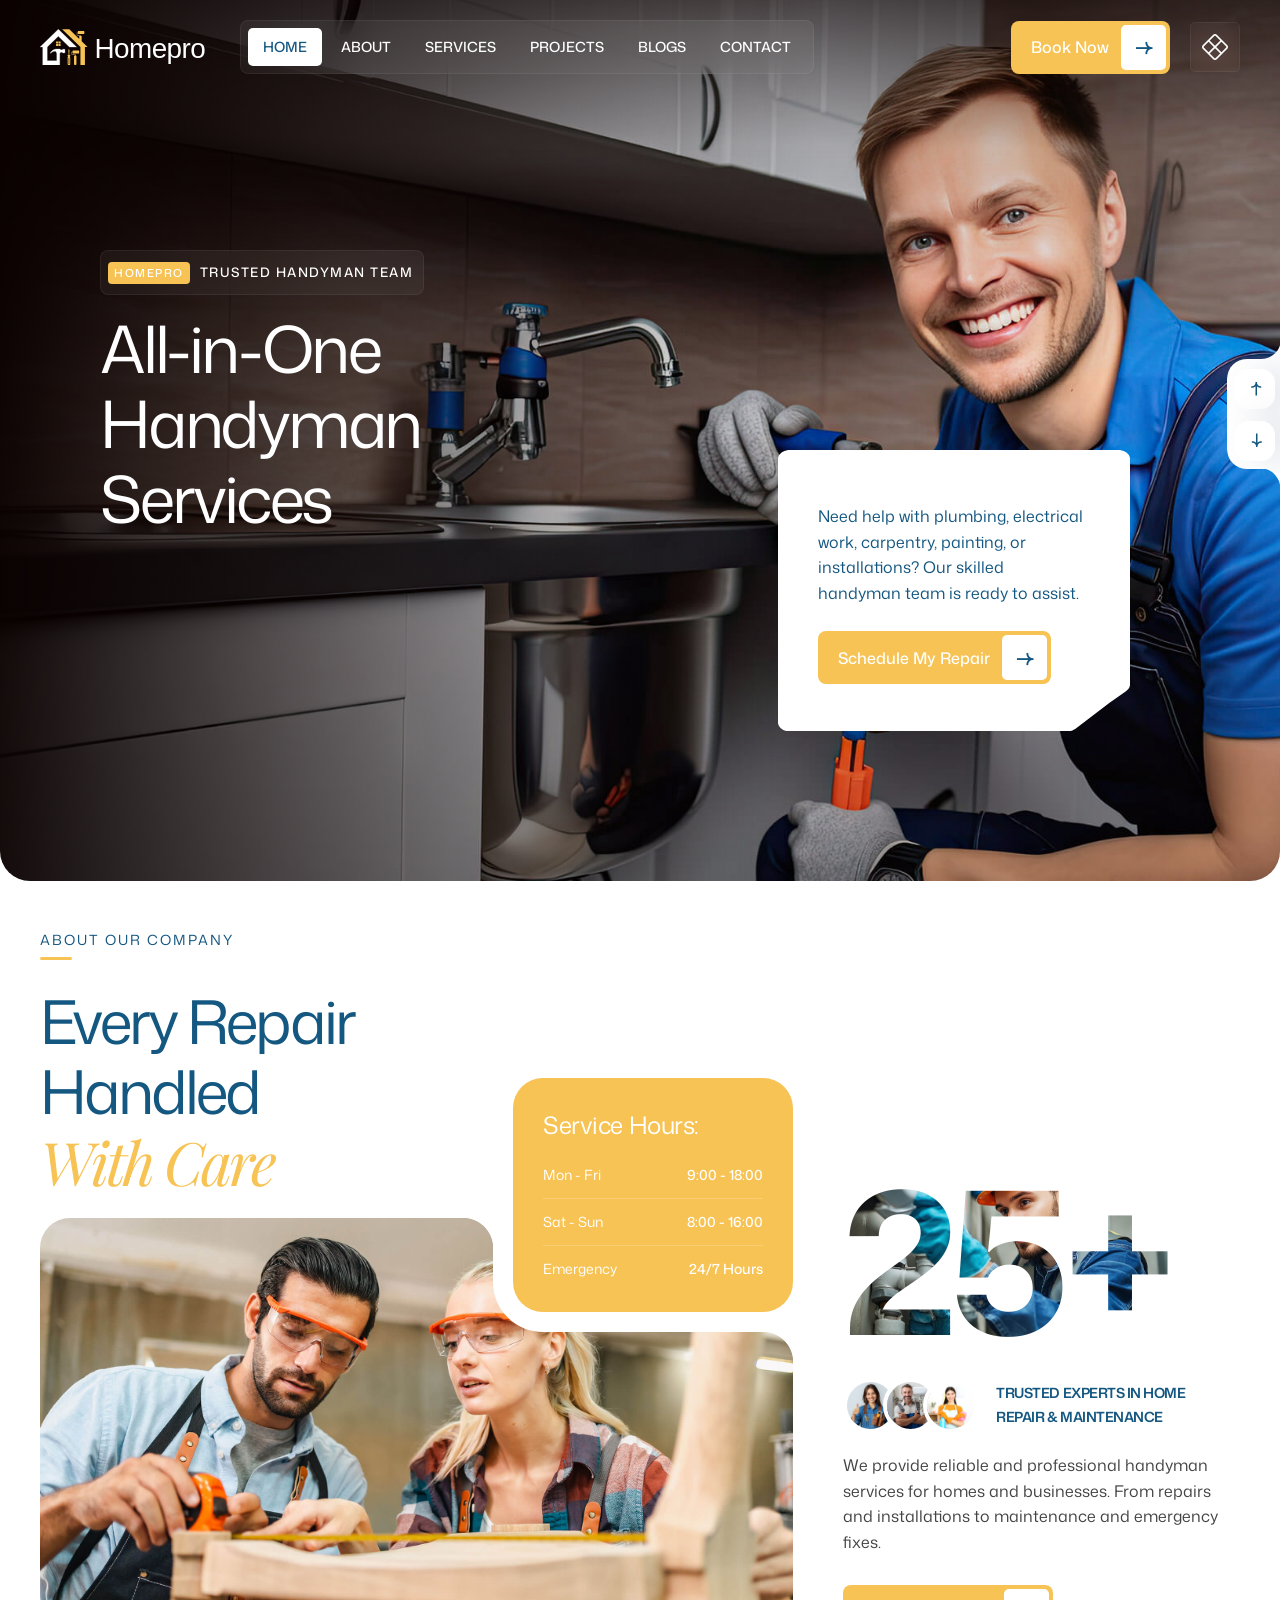
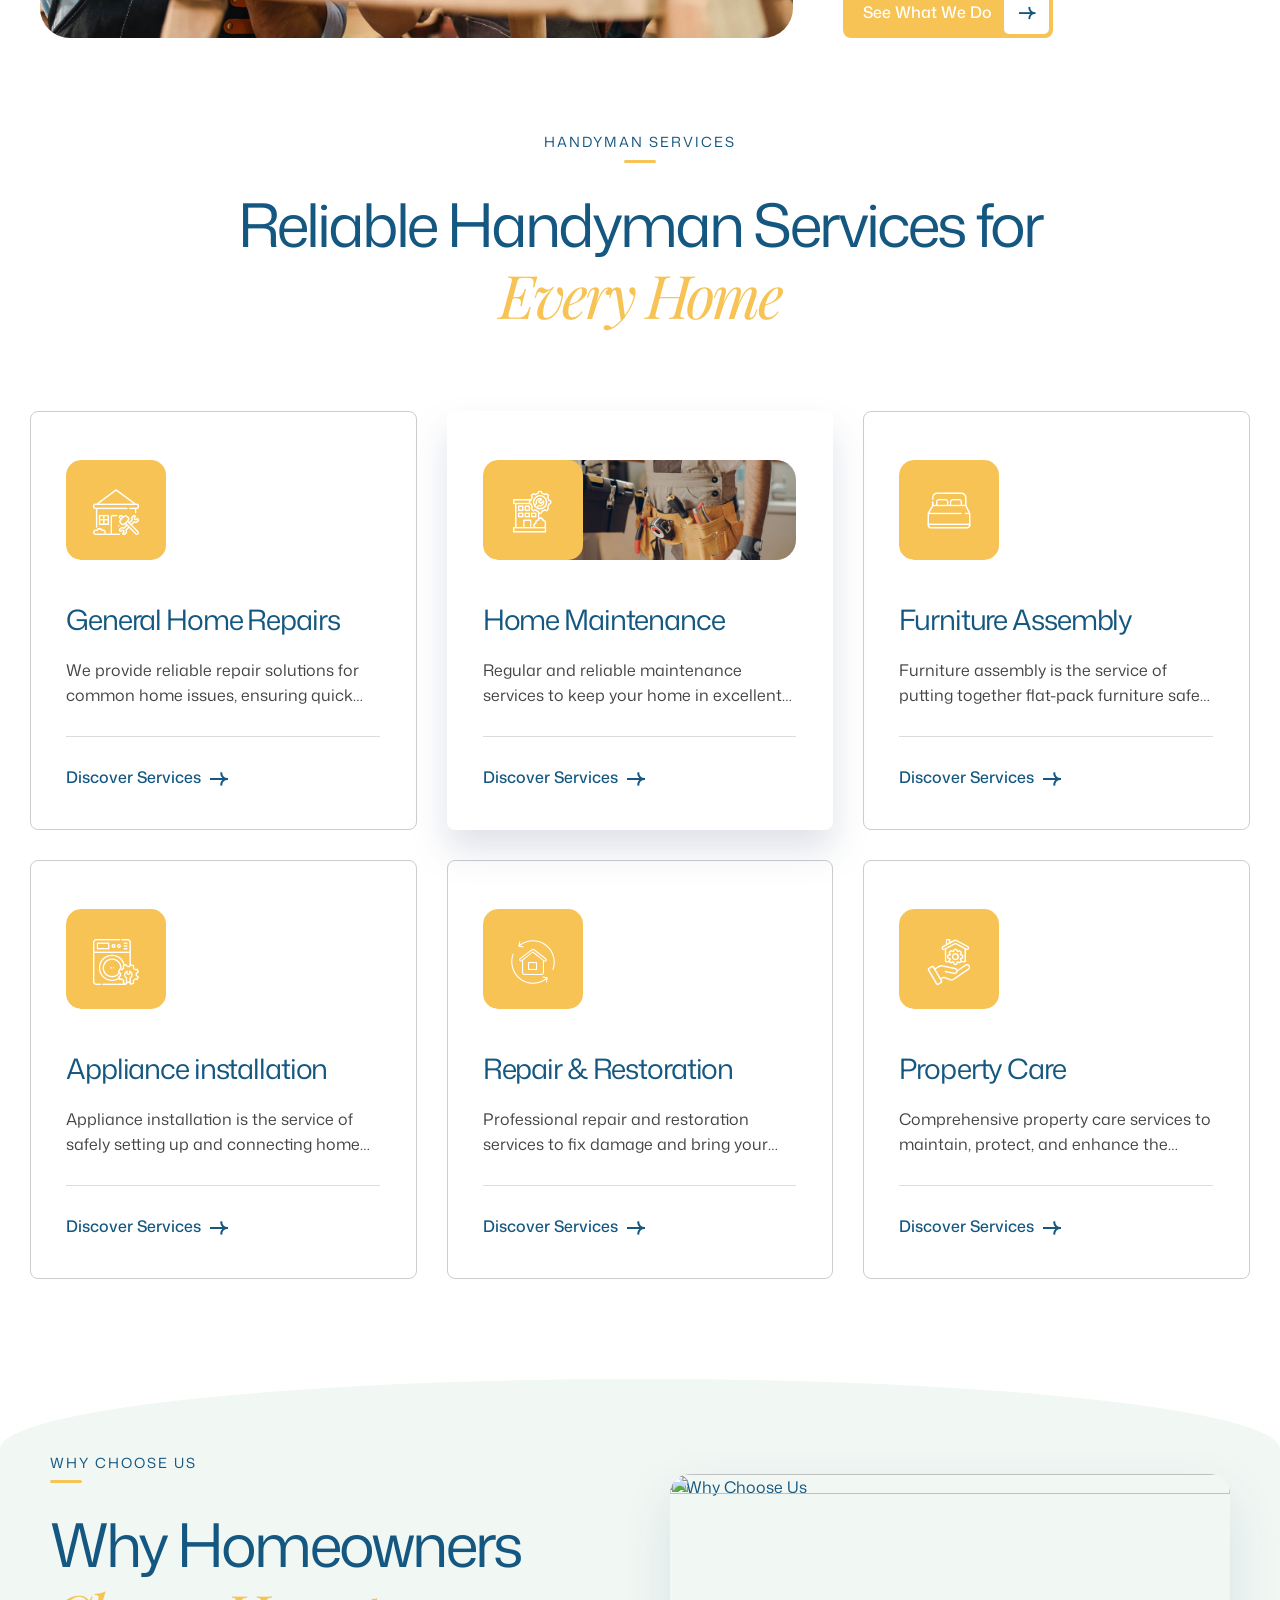
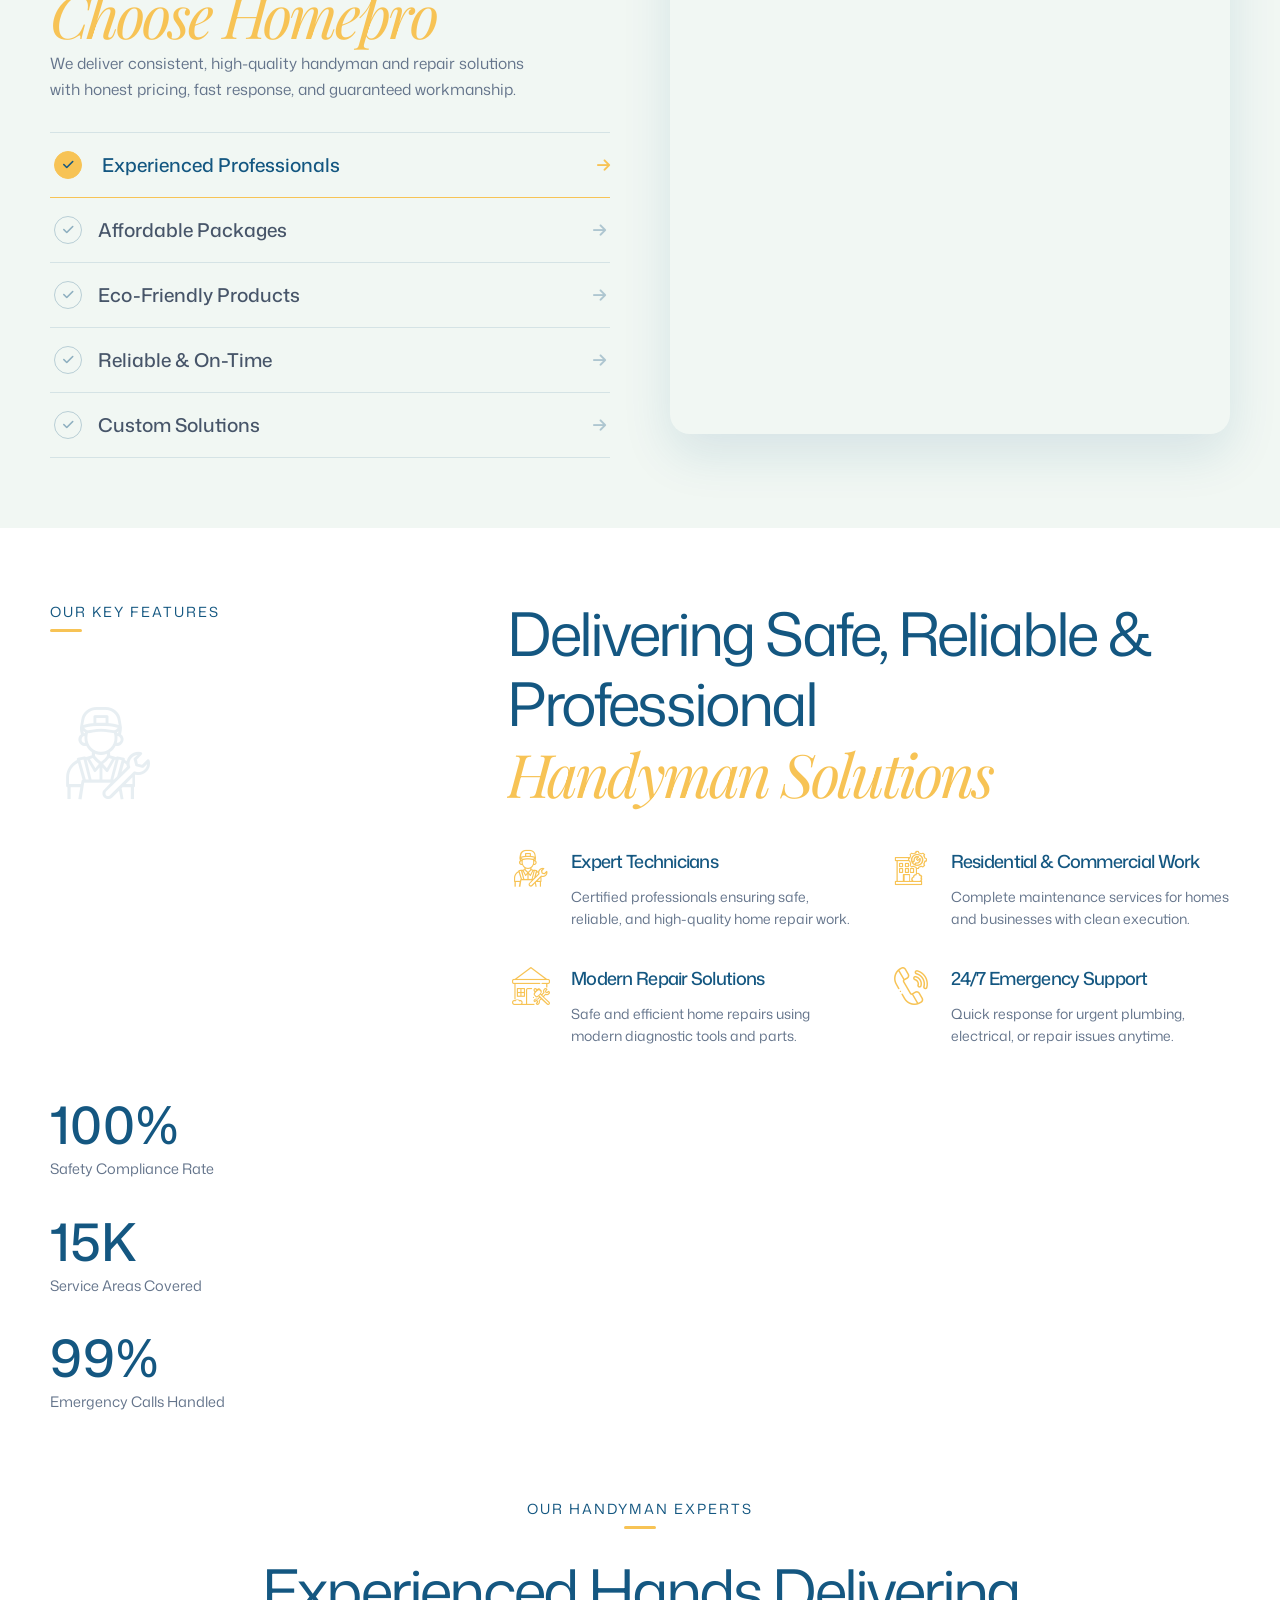
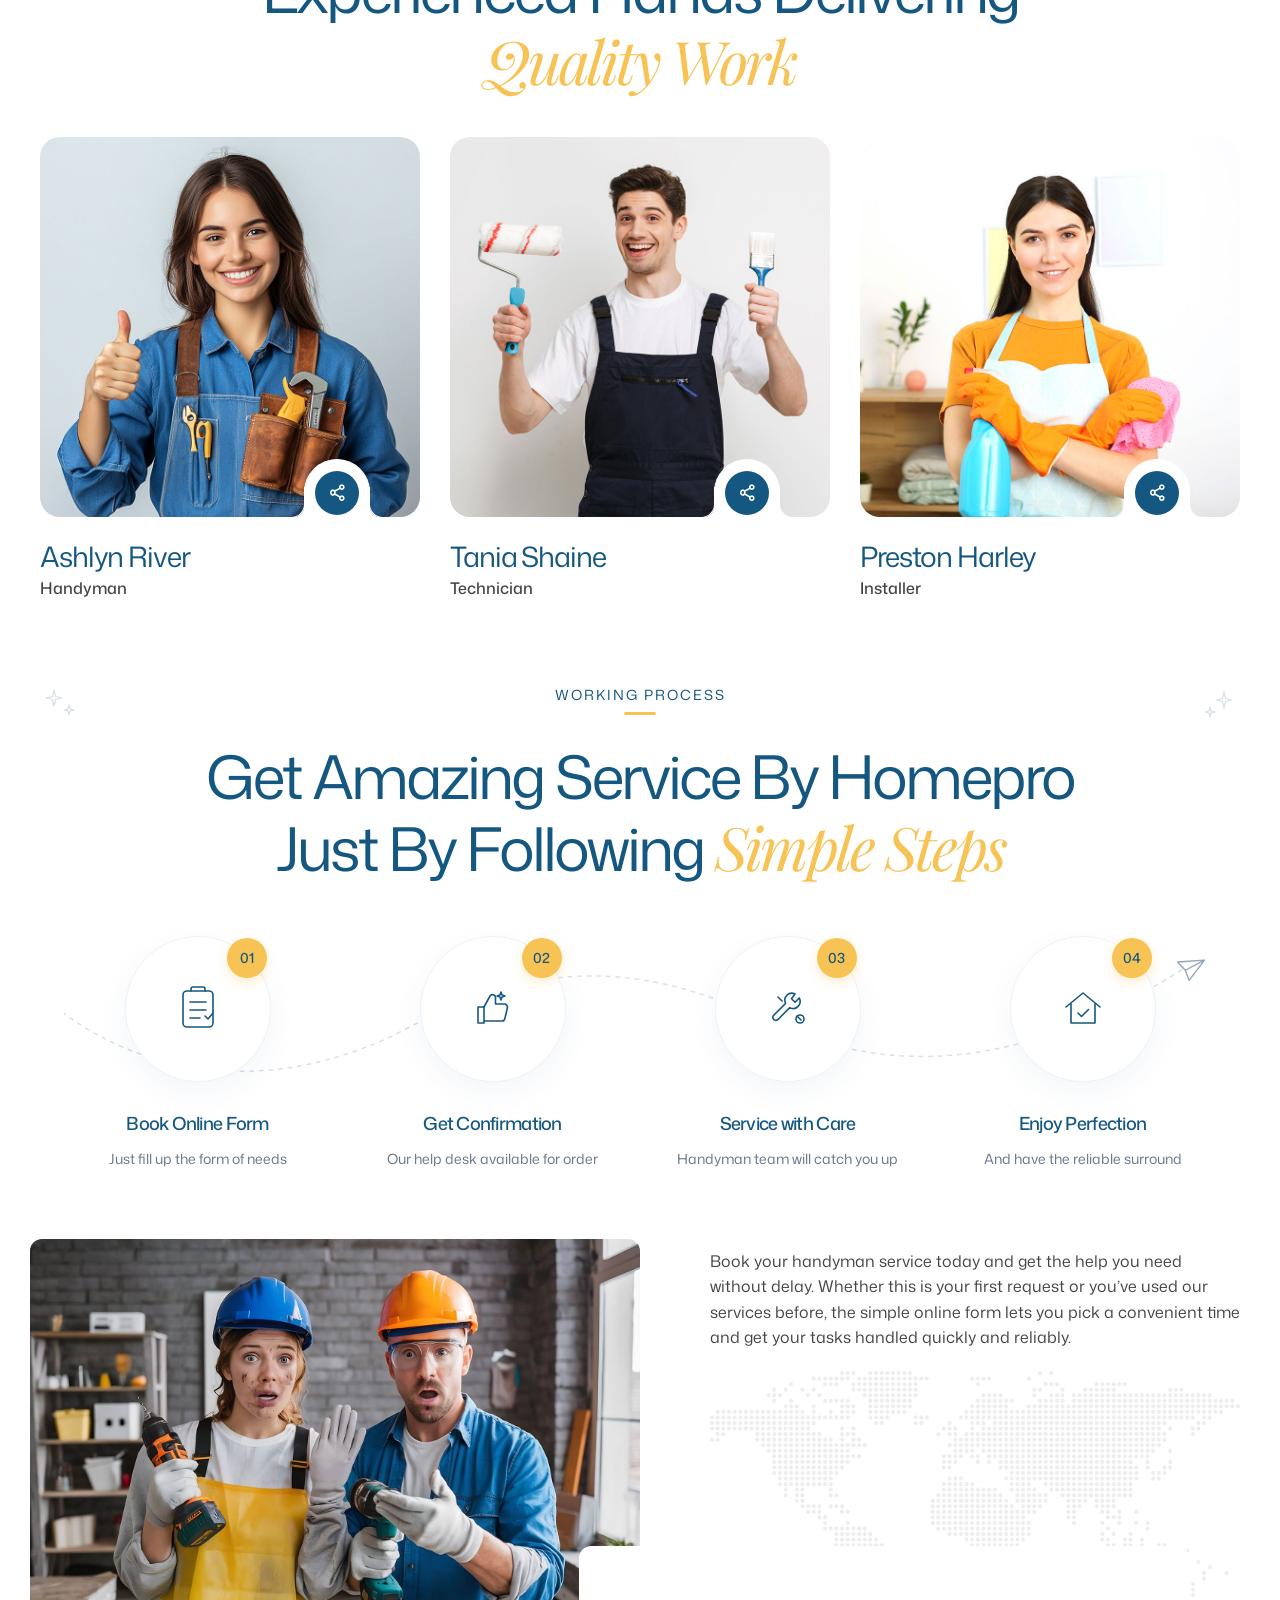
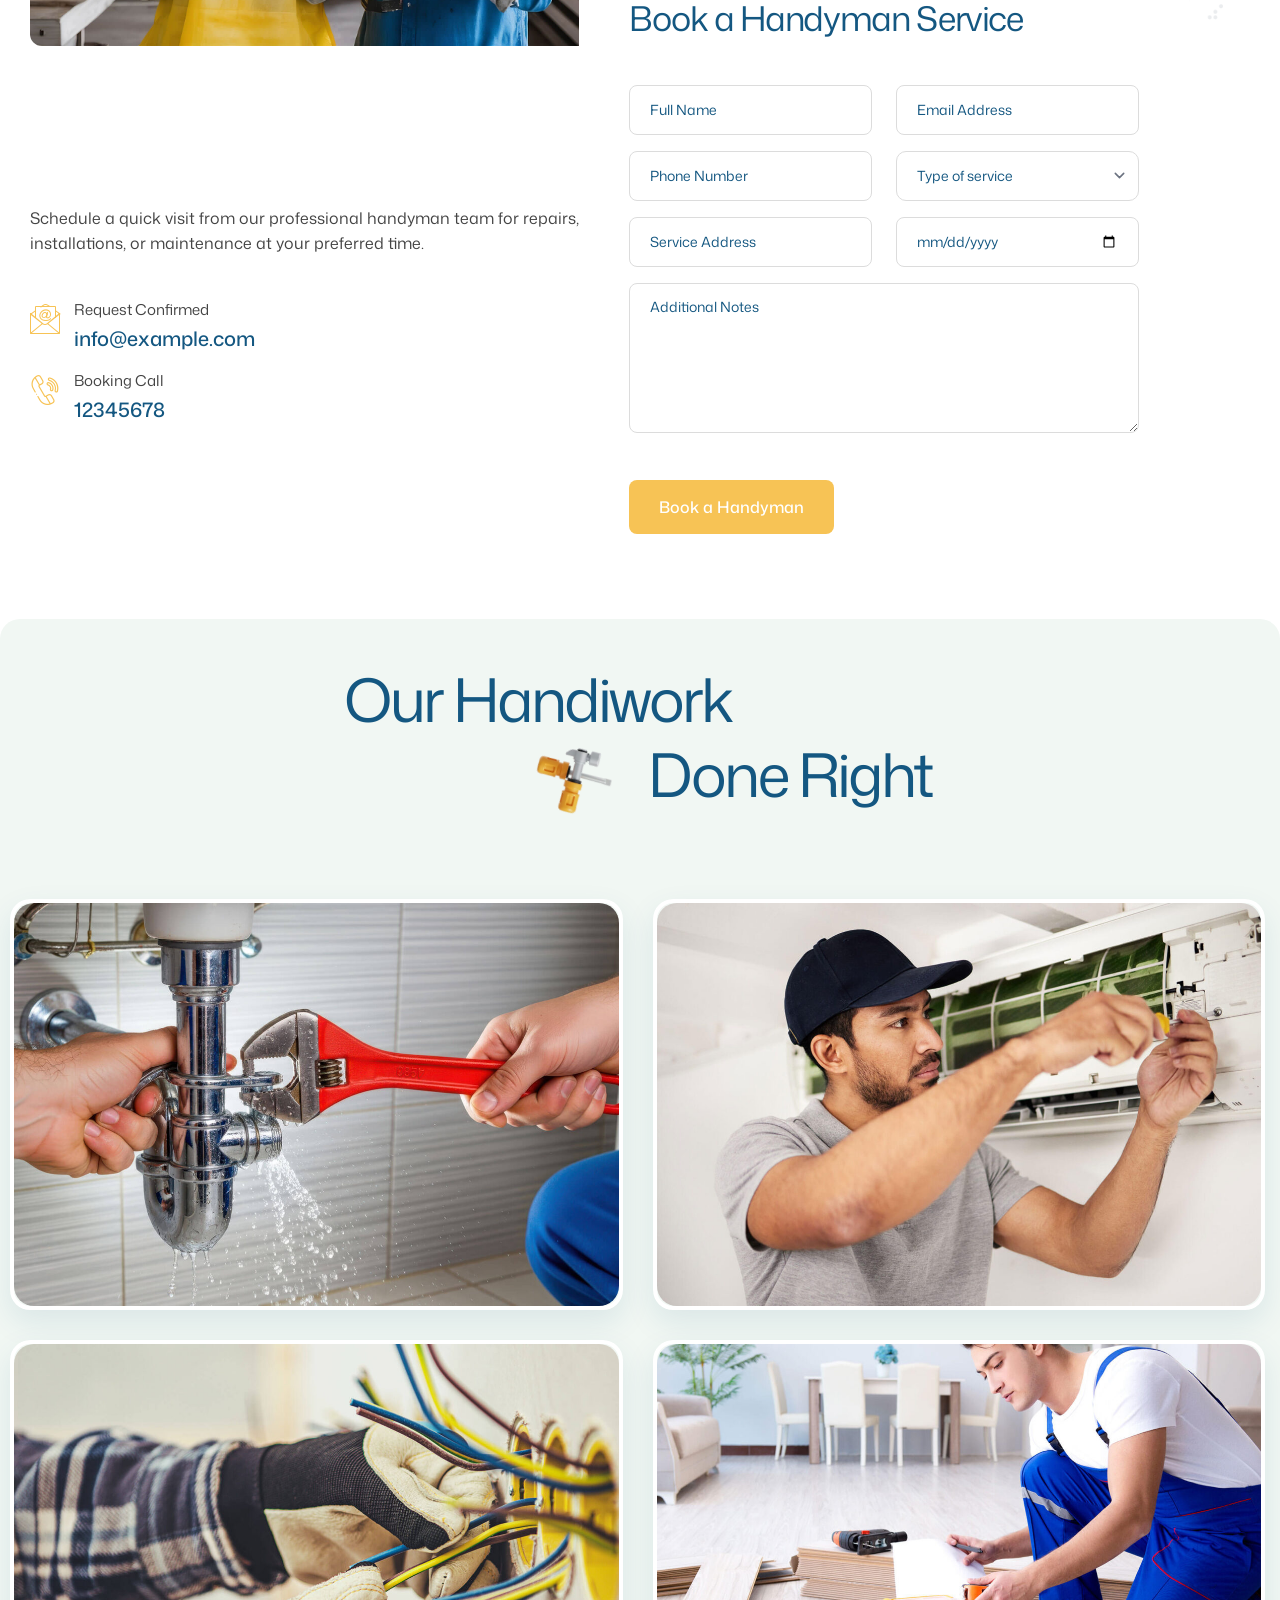
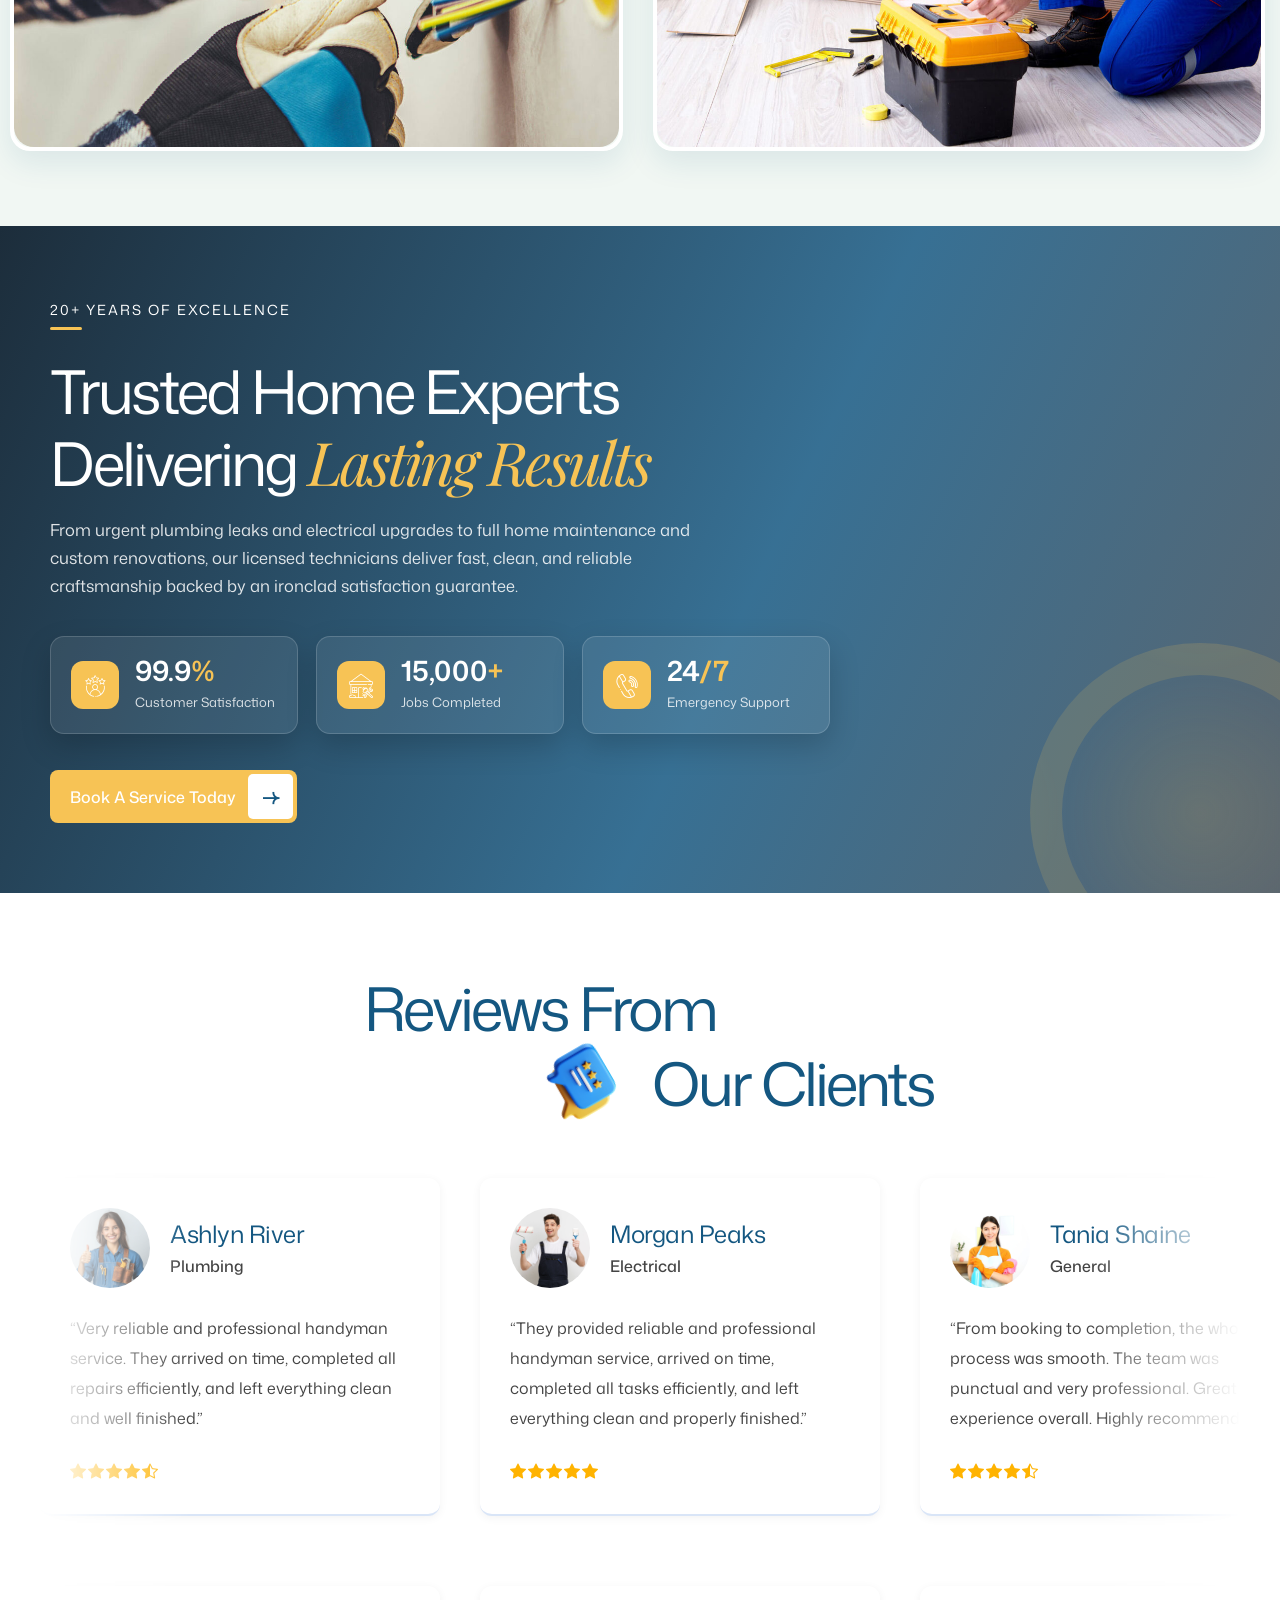
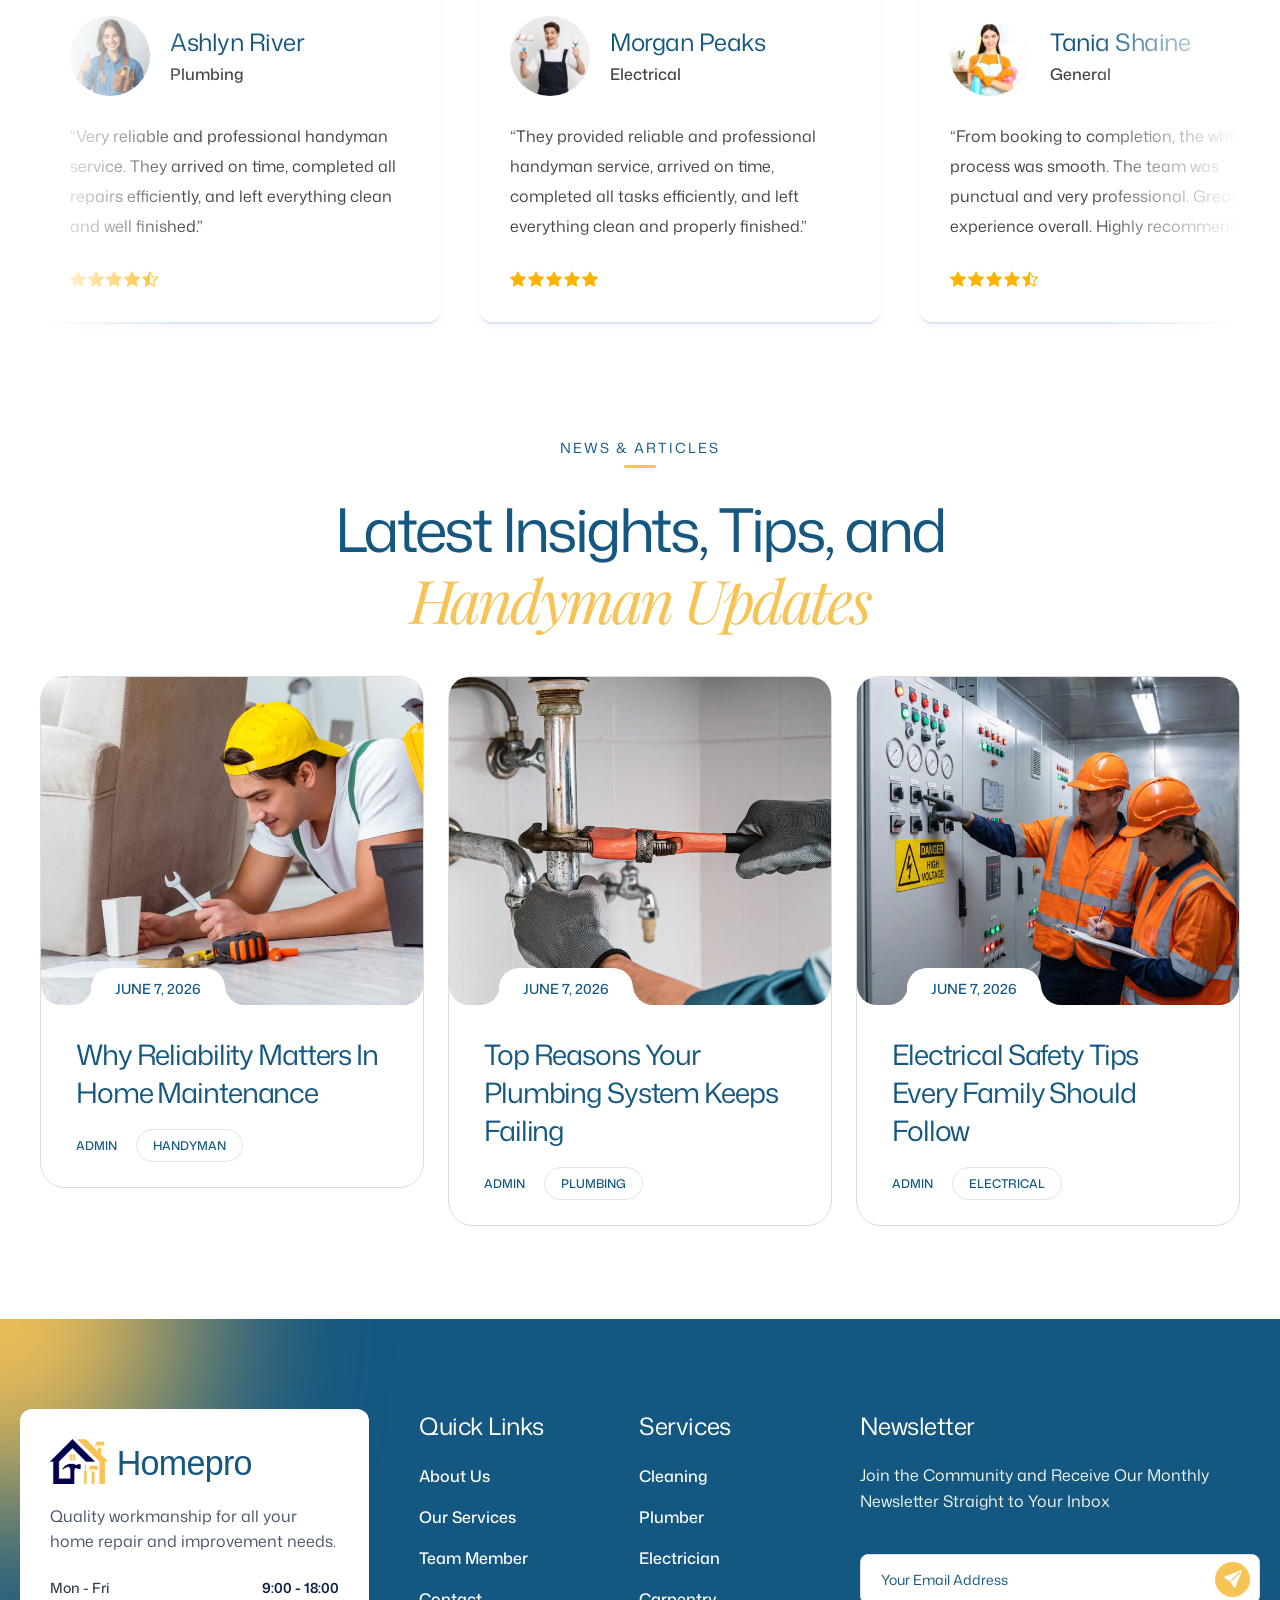
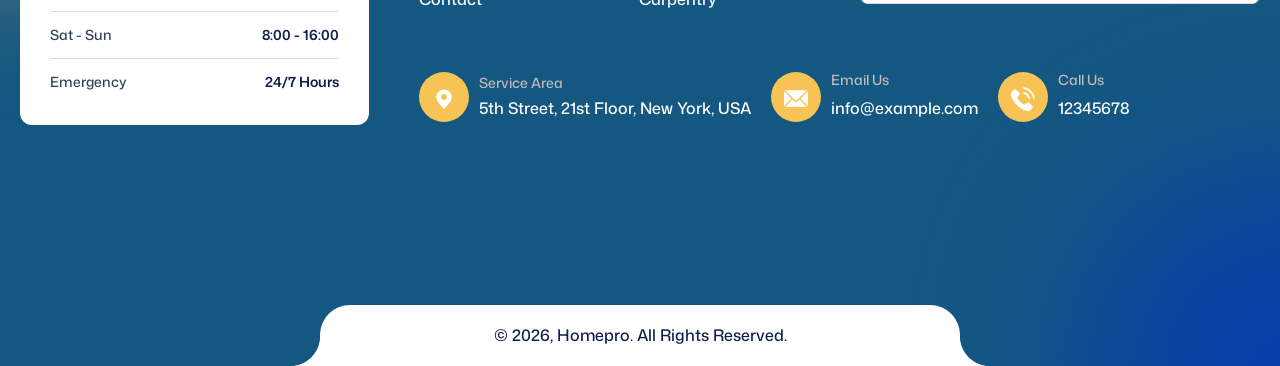
==== index.html @ b29585e5 "Add About, Services, Projects, Blog, Contact pages and wire all links" ====
<!DOCTYPE html>
<html lang="en-US">
<head>
<link rel="icon" type="image/svg+xml" href="favicon.svg">
	<meta charset="UTF-8" />
	<meta name="viewport" content="width=device-width, initial-scale=1" />
	<link rel="profile" href="http://gmpg.org/xfn/11" />
	
	<title>Homepro &#8211; On-Demand Home Services &amp; Repair WordPress Theme</title>
<meta name='robots' content='max-image-preview:large' />
<link rel='preconnect' href="https://fonts.gstatic.com" crossorigin />
<style id="wp-img-auto-sizes-contain-inline-css">
img:is([sizes=auto i],[sizes^="auto," i]){contain-intrinsic-size:3000px 1500px}
/*# sourceURL=wp-img-auto-sizes-contain-inline-css */
</style>
<style id="wp-emoji-styles-inline-css">

	img.wp-smiley, img.emoji {
		display: inline !important;
		border: none !important;
		box-shadow: none !important;
		height: 1em !important;
		width: 1em !important;
		margin: 0 0.07em !important;
		vertical-align: -0.1em !important;
		background: none !important;
		padding: 0 !important;
	}
/*# sourceURL=wp-emoji-styles-inline-css */
</style>
<style id="classic-theme-styles-inline-css">
/*! This file is auto-generated */
.wp-block-button__link{color:#fff;background-color:#32373c;border-radius:9999px;box-shadow:none;text-decoration:none;padding:calc(.667em + 2px) calc(1.333em + 2px);font-size:1.125em}.wp-block-file__button{background:#32373c;color:#fff;text-decoration:none}
/*# sourceURL=/wp-includes/css/classic-themes.min.css */
</style>
<style id="global-styles-inline-css">
:root{--wp--preset--aspect-ratio--square: 1;--wp--preset--aspect-ratio--4-3: 4/3;--wp--preset--aspect-ratio--3-4: 3/4;--wp--preset--aspect-ratio--3-2: 3/2;--wp--preset--aspect-ratio--2-3: 2/3;--wp--preset--aspect-ratio--16-9: 16/9;--wp--preset--aspect-ratio--9-16: 9/16;--wp--preset--color--black: #000000;--wp--preset--color--cyan-bluish-gray: #abb8c3;--wp--preset--color--white: #ffffff;--wp--preset--color--pale-pink: #f78da7;--wp--preset--color--vivid-red: #cf2e2e;--wp--preset--color--luminous-vivid-orange: #ff6900;--wp--preset--color--luminous-vivid-amber: #fcb900;--wp--preset--color--light-green-cyan: #7bdcb5;--wp--preset--color--vivid-green-cyan: #00d084;--wp--preset--color--pale-cyan-blue: #8ed1fc;--wp--preset--color--vivid-cyan-blue: #0693e3;--wp--preset--color--vivid-purple: #9b51e0;--wp--preset--gradient--vivid-cyan-blue-to-vivid-purple: linear-gradient(135deg,rgb(6,147,227) 0%,rgb(155,81,224) 100%);--wp--preset--gradient--light-green-cyan-to-vivid-green-cyan: linear-gradient(135deg,rgb(122,220,180) 0%,rgb(0,208,130) 100%);--wp--preset--gradient--luminous-vivid-amber-to-luminous-vivid-orange: linear-gradient(135deg,rgb(252,185,0) 0%,rgb(255,105,0) 100%);--wp--preset--gradient--luminous-vivid-orange-to-vivid-red: linear-gradient(135deg,rgb(255,105,0) 0%,rgb(207,46,46) 100%);--wp--preset--gradient--very-light-gray-to-cyan-bluish-gray: linear-gradient(135deg,rgb(238,238,238) 0%,rgb(169,184,195) 100%);--wp--preset--gradient--cool-to-warm-spectrum: linear-gradient(135deg,rgb(74,234,220) 0%,rgb(151,120,209) 20%,rgb(207,42,186) 40%,rgb(238,44,130) 60%,rgb(251,105,98) 80%,rgb(254,248,76) 100%);--wp--preset--gradient--blush-light-purple: linear-gradient(135deg,rgb(255,206,236) 0%,rgb(152,150,240) 100%);--wp--preset--gradient--blush-bordeaux: linear-gradient(135deg,rgb(254,205,165) 0%,rgb(254,45,45) 50%,rgb(107,0,62) 100%);--wp--preset--gradient--luminous-dusk: linear-gradient(135deg,rgb(255,203,112) 0%,rgb(199,81,192) 50%,rgb(65,88,208) 100%);--wp--preset--gradient--pale-ocean: linear-gradient(135deg,rgb(255,245,203) 0%,rgb(182,227,212) 50%,rgb(51,167,181) 100%);--wp--preset--gradient--electric-grass: linear-gradient(135deg,rgb(202,248,128) 0%,rgb(113,206,126) 100%);--wp--preset--gradient--midnight: linear-gradient(135deg,rgb(2,3,129) 0%,rgb(40,116,252) 100%);--wp--preset--font-size--small: 13px;--wp--preset--font-size--medium: 20px;--wp--preset--font-size--large: 36px;--wp--preset--font-size--x-large: 42px;--wp--preset--spacing--20: 0.44rem;--wp--preset--spacing--30: 0.67rem;--wp--preset--spacing--40: 1rem;--wp--preset--spacing--50: 1.5rem;--wp--preset--spacing--60: 2.25rem;--wp--preset--spacing--70: 3.38rem;--wp--preset--spacing--80: 5.06rem;--wp--preset--shadow--natural: 6px 6px 9px rgba(0, 0, 0, 0.2);--wp--preset--shadow--deep: 12px 12px 50px rgba(0, 0, 0, 0.4);--wp--preset--shadow--sharp: 6px 6px 0px rgba(0, 0, 0, 0.2);--wp--preset--shadow--outlined: 6px 6px 0px -3px rgb(255, 255, 255), 6px 6px rgb(0, 0, 0);--wp--preset--shadow--crisp: 6px 6px 0px rgb(0, 0, 0);}.wp-block-button{--wp--preset--dimension--25: 25%;--wp--preset--dimension--50: 50%;--wp--preset--dimension--75: 75%;--wp--preset--dimension--100: 100%;}:where(body) { margin: 0; }:where(.is-layout-flex){gap: 0.5em;}:where(.is-layout-grid){gap: 0.5em;}body .is-layout-flex{display: flex;}.is-layout-flex{flex-wrap: wrap;align-items: center;}.is-layout-flex > :is(*, div){margin: 0;}body .is-layout-grid{display: grid;}.is-layout-grid > :is(*, div){margin: 0;}body{padding-top: 0px;padding-right: 0px;padding-bottom: 0px;padding-left: 0px;}:root :where(.wp-element-button, .wp-block-button__link){background-color: #32373c;border-width: 0;color: #fff;font-family: inherit;font-size: inherit;font-style: inherit;font-weight: inherit;letter-spacing: inherit;line-height: inherit;padding-top: calc(0.667em + 2px);padding-right: calc(1.333em + 2px);padding-bottom: calc(0.667em + 2px);padding-left: calc(1.333em + 2px);text-decoration: none;text-transform: inherit;}.has-black-color{color: var(--wp--preset--color--black) !important;}.has-cyan-bluish-gray-color{color: var(--wp--preset--color--cyan-bluish-gray) !important;}.has-white-color{color: var(--wp--preset--color--white) !important;}.has-pale-pink-color{color: var(--wp--preset--color--pale-pink) !important;}.has-vivid-red-color{color: var(--wp--preset--color--vivid-red) !important;}.has-luminous-vivid-orange-color{color: var(--wp--preset--color--luminous-vivid-orange) !important;}.has-luminous-vivid-amber-color{color: var(--wp--preset--color--luminous-vivid-amber) !important;}.has-light-green-cyan-color{color: var(--wp--preset--color--light-green-cyan) !important;}.has-vivid-green-cyan-color{color: var(--wp--preset--color--vivid-green-cyan) !important;}.has-pale-cyan-blue-color{color: var(--wp--preset--color--pale-cyan-blue) !important;}.has-vivid-cyan-blue-color{color: var(--wp--preset--color--vivid-cyan-blue) !important;}.has-vivid-purple-color{color: var(--wp--preset--color--vivid-purple) !important;}.has-black-background-color{background-color: var(--wp--preset--color--black) !important;}.has-cyan-bluish-gray-background-color{background-color: var(--wp--preset--color--cyan-bluish-gray) !important;}.has-white-background-color{background-color: var(--wp--preset--color--white) !important;}.has-pale-pink-background-color{background-color: var(--wp--preset--color--pale-pink) !important;}.has-vivid-red-background-color{background-color: var(--wp--preset--color--vivid-red) !important;}.has-luminous-vivid-orange-background-color{background-color: var(--wp--preset--color--luminous-vivid-orange) !important;}.has-luminous-vivid-amber-background-color{background-color: var(--wp--preset--color--luminous-vivid-amber) !important;}.has-light-green-cyan-background-color{background-color: var(--wp--preset--color--light-green-cyan) !important;}.has-vivid-green-cyan-background-color{background-color: var(--wp--preset--color--vivid-green-cyan) !important;}.has-pale-cyan-blue-background-color{background-color: var(--wp--preset--color--pale-cyan-blue) !important;}.has-vivid-cyan-blue-background-color{background-color: var(--wp--preset--color--vivid-cyan-blue) !important;}.has-vivid-purple-background-color{background-color: var(--wp--preset--color--vivid-purple) !important;}.has-black-border-color{border-color: var(--wp--preset--color--black) !important;}.has-cyan-bluish-gray-border-color{border-color: var(--wp--preset--color--cyan-bluish-gray) !important;}.has-white-border-color{border-color: var(--wp--preset--color--white) !important;}.has-pale-pink-border-color{border-color: var(--wp--preset--color--pale-pink) !important;}.has-vivid-red-border-color{border-color: var(--wp--preset--color--vivid-red) !important;}.has-luminous-vivid-orange-border-color{border-color: var(--wp--preset--color--luminous-vivid-orange) !important;}.has-luminous-vivid-amber-border-color{border-color: var(--wp--preset--color--luminous-vivid-amber) !important;}.has-light-green-cyan-border-color{border-color: var(--wp--preset--color--light-green-cyan) !important;}.has-vivid-green-cyan-border-color{border-color: var(--wp--preset--color--vivid-green-cyan) !important;}.has-pale-cyan-blue-border-color{border-color: var(--wp--preset--color--pale-cyan-blue) !important;}.has-vivid-cyan-blue-border-color{border-color: var(--wp--preset--color--vivid-cyan-blue) !important;}.has-vivid-purple-border-color{border-color: var(--wp--preset--color--vivid-purple) !important;}.has-vivid-cyan-blue-to-vivid-purple-gradient-background{background: var(--wp--preset--gradient--vivid-cyan-blue-to-vivid-purple) !important;}.has-light-green-cyan-to-vivid-green-cyan-gradient-background{background: var(--wp--preset--gradient--light-green-cyan-to-vivid-green-cyan) !important;}.has-luminous-vivid-amber-to-luminous-vivid-orange-gradient-background{background: var(--wp--preset--gradient--luminous-vivid-amber-to-luminous-vivid-orange) !important;}.has-luminous-vivid-orange-to-vivid-red-gradient-background{background: var(--wp--preset--gradient--luminous-vivid-orange-to-vivid-red) !important;}.has-very-light-gray-to-cyan-bluish-gray-gradient-background{background: var(--wp--preset--gradient--very-light-gray-to-cyan-bluish-gray) !important;}.has-cool-to-warm-spectrum-gradient-background{background: var(--wp--preset--gradient--cool-to-warm-spectrum) !important;}.has-blush-light-purple-gradient-background{background: var(--wp--preset--gradient--blush-light-purple) !important;}.has-blush-bordeaux-gradient-background{background: var(--wp--preset--gradient--blush-bordeaux) !important;}.has-luminous-dusk-gradient-background{background: var(--wp--preset--gradient--luminous-dusk) !important;}.has-pale-ocean-gradient-background{background: var(--wp--preset--gradient--pale-ocean) !important;}.has-electric-grass-gradient-background{background: var(--wp--preset--gradient--electric-grass) !important;}.has-midnight-gradient-background{background: var(--wp--preset--gradient--midnight) !important;}.has-small-font-size{font-size: var(--wp--preset--font-size--small) !important;}.has-medium-font-size{font-size: var(--wp--preset--font-size--medium) !important;}.has-large-font-size{font-size: var(--wp--preset--font-size--large) !important;}.has-x-large-font-size{font-size: var(--wp--preset--font-size--x-large) !important;}
:root :where(.wp-block-icon svg){width: 24px;}
:where(.wp-block-gallery.is-layout-flex){gap: var( --wp--style--gallery-gap-default, var( --gallery-block--gutter-size, var( --wp--style--block-gap, 0.5em ) ) );}:where(.wp-block-gallery.is-layout-grid){gap: var( --wp--style--gallery-gap-default, var( --gallery-block--gutter-size, var( --wp--style--block-gap, 0.5em ) ) );}
:where(.wp-block-latest-posts.is-layout-flex){gap: 1.25em;}:where(.wp-block-latest-posts.is-layout-grid){gap: 1.25em;}
:where(.wp-block-post-template.is-layout-flex){gap: 1.25em;}:where(.wp-block-post-template.is-layout-grid){gap: 1.25em;}
:where(.wp-block-term-template.is-layout-flex){gap: 1.25em;}:where(.wp-block-term-template.is-layout-grid){gap: 1.25em;}
:where(.wp-block-columns.is-layout-flex){gap: 2em;}:where(.wp-block-columns.is-layout-grid){gap: 2em;}
:root :where(.wp-block-pullquote){font-size: 1.5em;line-height: 1.6;}
/*# sourceURL=global-styles-inline-css */
</style>




<style id="woocommerce-inline-inline-css">
.woocommerce form .form-row .required { visibility: visible; }
/*# sourceURL=woocommerce-inline-inline-css */
</style>
<noscript></noscript>

<script id="jquery-core-js" src="assets/js/17-jquery.min.js"></script>

<script id="jquery-js-after">
!function($){"use strict";$(document).ready(function(){$(this).scrollTop()>100&&$(".hfe-scroll-to-top-wrap").removeClass("hfe-scroll-to-top-hide"),$(window).scroll(function(){$(this).scrollTop()<100?$(".hfe-scroll-to-top-wrap").fadeOut(300):$(".hfe-scroll-to-top-wrap").fadeIn(300)}),$(".hfe-scroll-to-top-wrap").on("click",function(){$("html, body").animate({scrollTop:0},300);return!1})})}(jQuery);
!function($){'use strict';$(document).ready(function(){var bar=$('.hfe-reading-progress-bar');if(!bar.length)return;$(window).on('scroll',function(){var s=$(window).scrollTop(),d=$(document).height()-$(window).height(),p=d? s/d*100:0;bar.css('width',p+'%')});});}(jQuery);
</script>

<script id="wc-add-to-cart-js-extra">
var wc_add_to_cart_params = {"ajax_url":"/wp-admin/admin-ajax.php","wc_ajax_url":"/?wc-ajax=%%endpoint%%","i18n_view_cart":"View cart","cart_url":"#","is_cart":"","cart_redirect_after_add":"no"};
</script>


<script id="woocommerce-js-extra">
var woocommerce_params = {"ajax_url":"/wp-admin/admin-ajax.php","wc_ajax_url":"/?wc-ajax=%%endpoint%%","i18n_password_show":"Show password","i18n_password_hide":"Hide password"};
</script>

<noscript><style>.woocommerce-product-gallery{ opacity: 1 !important; }</style></noscript>
	<style>
				.e-con.e-parent:nth-of-type(n+4):not(.e-lazyloaded):not(.e-no-lazyload),
				.e-con.e-parent:nth-of-type(n+4):not(.e-lazyloaded):not(.e-no-lazyload) * {
					background-image: none !important;
				}
				@media screen and (max-height: 1024px) {
					.e-con.e-parent:nth-of-type(n+3):not(.e-lazyloaded):not(.e-no-lazyload),
					.e-con.e-parent:nth-of-type(n+3):not(.e-lazyloaded):not(.e-no-lazyload) * {
						background-image: none !important;
					}
				}
				@media screen and (max-height: 640px) {
					.e-con.e-parent:nth-of-type(n+2):not(.e-lazyloaded):not(.e-no-lazyload),
					.e-con.e-parent:nth-of-type(n+2):not(.e-lazyloaded):not(.e-no-lazyload) * {
						background-image: none !important;
					}
				}
			</style>
			<meta name="msapplication-TileImage" content="assets/images/media-54.png" />
<style id="faltu-dynamic-css">:root{--loader-img-width:250;--faltu-typography-body-font-family:Mona Sans;--faltu-typography-body-font-weight:400;--faltu-typography-body-font-size:16px;--faltu-typography-body-line-height:26px;--faltu-typography-secondary-font-family:Mona Sans;--faltu-typography-h1-font-family:Mona Sans;--faltu-typography-h1-font-weight:600;--faltu-typography-h1-font-size:80px;--faltu-typography-h1-line-height:90px;--faltu-typography-h2-font-family:Mona Sans;--faltu-typography-h2-font-weight:400;--faltu-typography-h2-font-size:60px;--faltu-typography-h2-line-height:70px;--faltu-typography-h3-font-family:Mona Sans;--faltu-typography-h3-font-weight:400;--faltu-typography-h3-font-size:34px;--faltu-typography-h3-line-height:44px;--faltu-typography-h4-font-family:Mona Sans;--faltu-typography-h4-font-weight:400;--faltu-typography-h4-font-size:28px;--faltu-typography-h4-line-height:38px;--faltu-typography-h5-font-family:Mona Sans;--faltu-typography-h5-font-weight:400;--faltu-typography-h5-font-size:24px;--faltu-typography-h5-line-height:34px;--faltu-typography-h6-font-family:Mona Sans;--faltu-typography-h6-font-weight:400;--faltu-typography-h6-font-size:20px;--faltu-typography-h6-line-height:30px;--faltu-primary-color:#F7C355;--faltu-text-color:#145781;--faltu-body-color:#444444;--faltu-white-color:#FFFFFF;--faltu-bg-dark-color:#145781;--faltu-bg-light-color:#F1F7F3;--faltu-border-light-color:#DCDCDC;}body{font-family:"Mona Sans";line-height:26px;font-weight:400;font-style:normal;font-size:16px;}h1, .h1{font-family:"Mona Sans";line-height:90px;font-weight:600;font-style:normal;font-size:80px;}h2, .h2{font-family:"Mona Sans";line-height:70px;font-weight:400;font-style:normal;font-size:60px;}h3, .h3{font-family:"Mona Sans";line-height:44px;font-weight:400;font-style:normal;font-size:34px;}h4, .h4{font-family:"Mona Sans";line-height:38px;font-weight:400;font-style:normal;font-size:28px;}h5, .h5{font-family:"Mona Sans";line-height:34px;font-weight:400;font-style:normal;font-size:24px;}h6, .h6{font-family:"Mona Sans";line-height:30px;font-weight:400;font-style:normal;font-size:20px;}</style>
<link rel="preconnect" href="#" crossorigin>
<link rel="preconnect" href="https://fonts.gstatic.com" crossorigin>
<link rel="stylesheet" href="https://cdnjs.cloudflare.com/ajax/libs/font-awesome/6.5.1/css/all.min.css">
<link rel="stylesheet" href="https://cdn.jsdelivr.net/npm/bootstrap-icons@1.11.3/font/bootstrap-icons.min.css">
<link rel="stylesheet" href="https://fonts.googleapis.com/css2?family=Mona+Sans:ital,wght@0,200..900;1,200..900&family=Playfair+Display:ital,wght@0,400..700;1,400..700&display=swap">
<link rel="stylesheet" href="assets/css/main.css">
<style id="flaticon-inline-data-uri">
@font-face {
    font-family: "flaticon_mycollection";
    src: url("[data-uri]") format("woff2");
    font-weight: normal;
    font-style: normal;
    font-display: block;
}

/*!
*    ______ _       _   _
*    |  ____| |     | | (_)
*    | |__  | | __ _| |_ _  ___ ___  _ __
*    |  __| | |/ _` | __| |/ __/ _ \| '_ \
*    | |    | | (_| | |_| | (_| (_) | | | |
*    |_|    |_|\__,_|\__|_|\___\___/|_| |_|
*
*         https://www.flaticon.com
*/



i[class^="flaticon-"]:before, i[class*=" flaticon-"]:before {
    font-family: flaticon_mycollection !important;
    font-style: normal;
    font-weight: normal !important;
    font-variant: normal;
    text-transform: none;
    line-height: 1;
    -webkit-font-smoothing: antialiased;
    -moz-osx-font-smoothing: grayscale;
    vertical-align: -0.125em;
}

.flaticon-facebook-app-symbol:before {
    content: "\f101";
}
.flaticon-twitter:before {
    content: "\f102";
}
.flaticon-instagram:before {
    content: "\f103";
}
.flaticon-youtube:before {
    content: "\f104";
}
.flaticon-dribble:before {
    content: "\f105";
}
.flaticon-reddit-logo:before {
    content: "\f106";
}
.flaticon-viber:before {
    content: "\f107";
}
.flaticon-tik-tok:before {
    content: "\f108";
}
.flaticon-asterisk:before {
    content: "\f109";
}
.flaticon-asterisk-1:before {
    content: "\f10a";
}
.flaticon-phone-call:before {
    content: "\f10b";
}
.flaticon-customer-service:before {
    content: "\f10c";
}
.flaticon-telephone:before {
    content: "\f10d";
}
.flaticon-phone-call-1:before {
    content: "\f10e";
}
.flaticon-support:before {
    content: "\f10f";
}
.flaticon-center:before {
    content: "\f110";
}
.flaticon-phone-call-2:before {
    content: "\f111";
}
.flaticon-email:before {
    content: "\f112";
}
.flaticon-email-1:before {
    content: "\f113";
}
.flaticon-email-2:before {
    content: "\f114";
}
.flaticon-email-3:before {
    content: "\f115";
}
.flaticon-email-4:before {
    content: "\f116";
}
.flaticon-pin:before {
    content: "\f117";
}
.flaticon-pin-1:before {
    content: "\f118";
}
.flaticon-home-address:before {
    content: "\f119";
}
.flaticon-web:before {
    content: "\f11a";
}
.flaticon-globe:before {
    content: "\f11b";
}
.flaticon-world-wide-web:before {
    content: "\f11c";
}
.flaticon-award-symbol:before {
    content: "\f11d";
}
.flaticon-award:before {
    content: "\f11e";
}
.flaticon-medal:before {
    content: "\f11f";
}
.flaticon-olive-branches-award-symbol:before {
    content: "\f120";
}
.flaticon-trophy:before {
    content: "\f121";
}
.flaticon-award-1:before {
    content: "\f122";
}
.flaticon-medal-1:before {
    content: "\f123";
}
.flaticon-winner:before {
    content: "\f124";
}
.flaticon-award-2:before {
    content: "\f125";
}
.flaticon-calendar:before {
    content: "\f126";
}
.flaticon-schedule:before {
    content: "\f127";
}
.flaticon-schedule-1:before {
    content: "\f128";
}
.flaticon-user:before {
    content: "\f129";
}
.flaticon-user-1:before {
    content: "\f12a";
}
.flaticon-edit-image:before {
    content: "\f12b";
}
.flaticon-edit-file:before {
    content: "\f12c";
}
.flaticon-document:before {
    content: "\f12d";
}
.flaticon-folder:before {
    content: "\f12e";
}
.flaticon-folder-1:before {
    content: "\f12f";
}
.flaticon-quote:before {
    content: "\f130";
}
.flaticon-quotation:before {
    content: "\f131";
}
.flaticon-comma:before {
    content: "\f132";
}
.flaticon-quotes:before {
    content: "\f133";
}
.flaticon-check-mark:before {
    content: "\f134";
}
.flaticon-checked:before {
    content: "\f135";
}
.flaticon-check-mark-1:before {
    content: "\f136";
}
.flaticon-check:before {
    content: "\f137";
}
.flaticon-read:before {
    content: "\f138";
}
.flaticon-thin-arrow:before {
    content: "\f139";
}
.flaticon-right-up:before {
    content: "\f13a";
}
.flaticon-arrow:before {
    content: "\f13b";
}
.flaticon-right-arrow:before {
    content: "\f13c";
}
.flaticon-right-arrow-1:before {
    content: "\f13d";
}
.flaticon-arrow-left:before {
    content: "\f13e";
}
.flaticon-chat:before {
    content: "\f13f";
}
.flaticon-back-in-time:before {
    content: "\f140";
}
.flaticon-gallery:before {
    content: "\f141";
}
.flaticon-play-button:before {
    content: "\f142";
}
.flaticon-play:before {
    content: "\f143";
}
.flaticon-play-button-1:before {
    content: "\f144";
}
.flaticon-play-1:before {
    content: "\f145";
}
.flaticon-play-2:before {
    content: "\f146";
}
.flaticon-share:before {
    content: "\f147";
}
.flaticon-paper-plane:before {
    content: "\f148";
}
.flaticon-linkedin:before {
    content: "\f149";
}
.flaticon-whatsapp:before {
    content: "\f14a";
}
.flaticon-man:before {
    content: "\f14b";
}
.flaticon-technician:before {
    content: "\f14c";
}
.flaticon-tools:before {
    content: "\f14d";
}
.flaticon-plumber:before {
    content: "\f14e";
}
.flaticon-technician-1:before {
    content: "\f14f";
}
.flaticon-troubleshooting:before {
    content: "\f150";
}
.flaticon-troubleshooting-1:before {
    content: "\f151";
}
.flaticon-broken-wire:before {
    content: "\f152";
}
.flaticon-plug:before {
    content: "\f153";
}
.flaticon-electrical-panel:before {
    content: "\f154";
}
.flaticon-electric-panel:before {
    content: "\f155";
}
.flaticon-broken-cable:before {
    content: "\f156";
}
.flaticon-electrician:before {
    content: "\f157";
}
.flaticon-tv:before {
    content: "\f158";
}
.flaticon-repair-service:before {
    content: "\f159";
}
.flaticon-wire:before {
    content: "\f15a";
}
.flaticon-wire-1:before {
    content: "\f15b";
}
.flaticon-chandelier:before {
    content: "\f15c";
}
.flaticon-electrical-mechanic:before {
    content: "\f15d";
}
.flaticon-electricity:before {
    content: "\f15e";
}
.flaticon-electrician-1:before {
    content: "\f15f";
}
.flaticon-circuit-breaker:before {
    content: "\f160";
}
.flaticon-leak:before {
    content: "\f161";
}
.flaticon-leak-1:before {
    content: "\f162";
}
.flaticon-faucet:before {
    content: "\f163";
}
.flaticon-repair:before {
    content: "\f164";
}
.flaticon-sink:before {
    content: "\f165";
}
.flaticon-plumbing-maintenance:before {
    content: "\f166";
}
.flaticon-repairing:before {
    content: "\f167";
}
.flaticon-system:before {
    content: "\f168";
}
.flaticon-unclogging:before {
    content: "\f169";
}
.flaticon-drain:before {
    content: "\f16a";
}
.flaticon-pipe:before {
    content: "\f16b";
}
.flaticon-cutting:before {
    content: "\f16c";
}
.flaticon-plumbing-accessory:before {
    content: "\f16d";
}
.flaticon-boiler:before {
    content: "\f16e";
}
.flaticon-heater:before {
    content: "\f16f";
}
.flaticon-water:before {
    content: "\f170";
}
.flaticon-pressure-gauge:before {
    content: "\f171";
}
.flaticon-pipe-1:before {
    content: "\f172";
}
.flaticon-basin:before {
    content: "\f173";
}
.flaticon-plumber-1:before {
    content: "\f174";
}
.flaticon-faucet-1:before {
    content: "\f175";
}
.flaticon-pipes:before {
    content: "\f176";
}
.flaticon-plumbing:before {
    content: "\f177";
}
.flaticon-plumber-2:before {
    content: "\f178";
}
.flaticon-toilet:before {
    content: "\f179";
}
.flaticon-faucet-2:before {
    content: "\f17a";
}
.flaticon-shower:before {
    content: "\f17b";
}
.flaticon-air-conditioner:before {
    content: "\f17c";
}
.flaticon-air-conditioner-1:before {
    content: "\f17d";
}
.flaticon-air-conditioner-2:before {
    content: "\f17e";
}
.flaticon-air-conditioner-3:before {
    content: "\f17f";
}
.flaticon-ac:before {
    content: "\f180";
}
.flaticon-air-conditioner-4:before {
    content: "\f181";
}
.flaticon-compressor:before {
    content: "\f182";
}
.flaticon-installation:before {
    content: "\f183";
}
.flaticon-maintenance:before {
    content: "\f184";
}
.flaticon-setting:before {
    content: "\f185";
}
.flaticon-maintenance-1:before {
    content: "\f186";
}
.flaticon-air-filter:before {
    content: "\f187";
}
.flaticon-air:before {
    content: "\f188";
}
.flaticon-repair-service-1:before {
    content: "\f189";
}
.flaticon-cleaning:before {
    content: "\f18a";
}
.flaticon-water-leak:before {
    content: "\f18b";
}
.flaticon-ac-1:before {
    content: "\f18c";
}
.flaticon-refilling:before {
    content: "\f18d";
}
.flaticon-repair-1:before {
    content: "\f18e";
}
.flaticon-air-conditioner-5:before {
    content: "\f18f";
}
.flaticon-system-1:before {
    content: "\f190";
}
.flaticon-cleaning-service:before {
    content: "\f191";
}
.flaticon-clean:before {
    content: "\f192";
}
.flaticon-ac-2:before {
    content: "\f193";
}
.flaticon-hotel:before {
    content: "\f194";
}
.flaticon-cleaning-1:before {
    content: "\f195";
}
.flaticon-oosouji:before {
    content: "\f196";
}
.flaticon-home:before {
    content: "\f197";
}
.flaticon-sofa:before {
    content: "\f198";
}
.flaticon-kitchen:before {
    content: "\f199";
}
.flaticon-cleaning-after-builders:before {
    content: "\f19a";
}
.flaticon-cleaning-2:before {
    content: "\f19b";
}
.flaticon-washing:before {
    content: "\f19c";
}
.flaticon-hot-water:before {
    content: "\f19d";
}
.flaticon-kitchen-1:before {
    content: "\f19e";
}
.flaticon-shower-1:before {
    content: "\f19f";
}
.flaticon-toilet-1:before {
    content: "\f1a0";
}
.flaticon-bathroom:before {
    content: "\f1a1";
}
.flaticon-water-closet:before {
    content: "\f1a2";
}
.flaticon-window-cleaning:before {
    content: "\f1a3";
}
.flaticon-window:before {
    content: "\f1a4";
}
.flaticon-window-cleaning-1:before {
    content: "\f1a5";
}
.flaticon-power-washing:before {
    content: "\f1a6";
}
.flaticon-carpet:before {
    content: "\f1a7";
}
.flaticon-mop:before {
    content: "\f1a8";
}
.flaticon-cleaning-tools:before {
    content: "\f1a9";
}
.flaticon-cleaning-3:before {
    content: "\f1aa";
}
.flaticon-house-cleaning:before {
    content: "\f1ab";
}
.flaticon-housekeeping:before {
    content: "\f1ac";
}
.flaticon-clean-1:before {
    content: "\f1ad";
}
.flaticon-cleaning-service-1:before {
    content: "\f1ae";
}
.flaticon-crew:before {
    content: "\f1af";
}
.flaticon-cleaning-cart:before {
    content: "\f1b0";
}
.flaticon-laundry-service:before {
    content: "\f1b1";
}
.flaticon-office-cleaning:before {
    content: "\f1b2";
}
.flaticon-cleaner:before {
    content: "\f1b3";
}
.flaticon-janitorial-service:before {
    content: "\f1b4";
}
.flaticon-hotel-cleaning:before {
    content: "\f1b5";
}
.flaticon-cleaner-1:before {
    content: "\f1b6";
}
.flaticon-office:before {
    content: "\f1b7";
}
.flaticon-cleaning-tool:before {
    content: "\f1b8";
}
.flaticon-oil:before {
    content: "\f1b9";
}
.flaticon-lubricant:before {
    content: "\f1ba";
}
.flaticon-water-pump:before {
    content: "\f1bb";
}
.flaticon-installation-1:before {
    content: "\f1bc";
}
.flaticon-technician-2:before {
    content: "\f1bd";
}
.flaticon-check-1:before {
    content: "\f1be";
}
.flaticon-machine-oil:before {
    content: "\f1bf";
}
.flaticon-mechanical-engineering:before {
    content: "\f1c0";
}
.flaticon-welding:before {
    content: "\f1c1";
}
.flaticon-welding-1:before {
    content: "\f1c2";
}
.flaticon-welding-2:before {
    content: "\f1c3";
}
.flaticon-tool-box:before {
    content: "\f1c4";
}
.flaticon-wrench:before {
    content: "\f1c5";
}
.flaticon-predictive:before {
    content: "\f1c6";
}
.flaticon-tools-1:before {
    content: "\f1c7";
}
.flaticon-mechanic:before {
    content: "\f1c8";
}
.flaticon-spare-parts:before {
    content: "\f1c9";
}
.flaticon-mechanical:before {
    content: "\f1ca";
}
.flaticon-car:before {
    content: "\f1cb";
}
.flaticon-motor:before {
    content: "\f1cc";
}
.flaticon-motor-1:before {
    content: "\f1cd";
}
.flaticon-car-1:before {
    content: "\f1ce";
}
.flaticon-service:before {
    content: "\f1cf";
}
.flaticon-installation-2:before {
    content: "\f1d0";
}
.flaticon-folder-2:before {
    content: "\f1d1";
}
.flaticon-cabinet:before {
    content: "\f1d2";
}
.flaticon-repairing-1:before {
    content: "\f1d3";
}
.flaticon-floor:before {
    content: "\f1d4";
}
.flaticon-window-1:before {
    content: "\f1d5";
}
.flaticon-screwdriver:before {
    content: "\f1d6";
}
.flaticon-carpentry:before {
    content: "\f1d7";
}
.flaticon-construction:before {
    content: "\f1d8";
}
.flaticon-carpenter:before {
    content: "\f1d9";
}
.flaticon-interior-design:before {
    content: "\f1da";
}
.flaticon-paint-brush:before {
    content: "\f1db";
}
.flaticon-paint-roller:before {
    content: "\f1dc";
}
.flaticon-paint-roller-1:before {
    content: "\f1dd";
}
.flaticon-painting:before {
    content: "\f1de";
}
.flaticon-ceiling:before {
    content: "\f1df";
}
.flaticon-car-painting:before {
    content: "\f1e0";
}
.flaticon-wallpaper:before {
    content: "\f1e1";
}
.flaticon-surface:before {
    content: "\f1e2";
}
.flaticon-clean-2:before {
    content: "\f1e3";
}
.flaticon-paint-roller-2:before {
    content: "\f1e4";
}
.flaticon-paint-spray:before {
    content: "\f1e5";
}
.flaticon-paint-brush-1:before {
    content: "\f1e6";
}
.flaticon-workshop:before {
    content: "\f1e7";
}
.flaticon-electrician-service:before {
    content: "\f1e8";
}
.flaticon-house:before {
    content: "\f1e9";
}
.flaticon-roof:before {
    content: "\f1ea";
}
.flaticon-home-repair:before {
    content: "\f1eb";
}
.flaticon-house-maintenance:before {
    content: "\f1ec";
}
.flaticon-building:before {
    content: "\f1ed";
}
.flaticon-property-management:before {
    content: "\f1ee";
}
.flaticon-car-repair:before {
    content: "\f1ef";
}
.flaticon-development:before {
    content: "\f1f0";
}
.flaticon-bed:before {
    content: "\f1f1";
}
.flaticon-house-1:before {
    content: "\f1f2";
}
.flaticon-washing-machine:before {
    content: "\f1f3";
}
.flaticon-appliance-repair:before {
    content: "\f1f4";
}
.flaticon-washing-machine-1:before {
    content: "\f1f5";
}
.flaticon-review:before {
    content: "\f1f6";
}
.flaticon-rating:before {
    content: "\f1f7";
}
.flaticon-happy:before {
    content: "\f1f8";
}
.flaticon-chat-1:before {
    content: "\f1f9";
}
.flaticon-affordable:before {
    content: "\f1fa";
}
.flaticon-clock:before {
    content: "\f1fb";
}
.flaticon-clock-1:before {
    content: "\f1fc";
}
.flaticon-rapid:before {
    content: "\f1fd";
}
.flaticon-fast-time:before {
    content: "\f1fe";
}


</style>
<style id="master-perfect-overrides">
:root {
    --faltu-primary-color: #F7C355 !important;
    --faltu-bg-dark-color: #145781 !important;
    --faltu-text-color: #145781 !important;
    --e-global-color-primary: #145781 !important;
    --e-global-color-secondary: #F7C355 !important;
    --e-global-color-accent: #F7C355 !important;
}

/* Hide Preloader permanently */
#ht-preloader, .preloader, #preloader, #page-loading, .page-loading {
    display: none !important;
    opacity: 0 !important;
    visibility: hidden !important;
    z-index: -9999 !important;
}
body {
    overflow: visible !important;
    opacity: 1 !important;
    visibility: visible !important;
}

/* Icons Visibility */
.service-icon i,
.service-icon .flaticon,
.service-icon [class^="flaticon-"] {
    color: #FFFFFF !important;
    font-size: 46px !important;
    line-height: 1 !important;
    display: inline-block !important;
    visibility: visible !important;
    opacity: 1 !important;
}
.service-item:hover .service-icon i,
.service-item.style-1:hover .service-icon i {
    color: #145781 !important;
}
i.flaticon, [class^="flaticon-"], [class*=" flaticon-"], [class^="flaticon-"]:before, [class*=" flaticon-"]:before, [class^="flaticon-"]:after, [class*=" flaticon-"]:after {
    font-family: "flaticon_mycollection" !important;
    visibility: visible !important;
    opacity: 1 !important;
}

/* Contact / Booking Call / Email Red Icons -> Light Brown #F7C355 */
.contact-info li i,
.contact-icon i,
.contact-info .flaticon,
.elementor-widget-contact-info i {
    color: #F7C355 !important;
}

/* Consistent Italic Serif Accent for ALL Site Headings */
.theme-title h2 .title-sub,
.theme-title h1 .title-sub {
    font-family: 'Playfair Display', Georgia, serif !important;
    font-style: italic !important;
    font-weight: 400 !important;
    color: #F7C355 !important;
}

/* Service Hours Box (Offcanvas Sidebar Only) - Pure White Text */
.elementor-17094 .elementor-widget-working-hours,
.elementor-17094 .elementor-widget-working-hours *,
.elementor-element-7171aa9,
.elementor-element-7171aa9 * {
    color: #FFFFFF !important;
}

/* Footer White Card Working Hours - Dark Readable Text */
.elementor-17089 .elementor-element-78c54be .working-hours-item .working-day,
.elementor-17089 .elementor-element-5eec613 .working-hours-item .working-day {
    color: #334155 !important;
}
.elementor-17089 .elementor-element-78c54be .working-hours-item .working-time,
.elementor-17089 .elementor-element-5eec613 .working-hours-item .working-time {
    color: #0F1E4C !important;
}
.elementor-17089 .elementor-element-78c54be .elementor-widget-text-editor,
.elementor-17089 .elementor-element-78c54be .elementor-widget-text-editor p {
    color: #475569 !important;
}

/* Offcanvas Drawer White Heading & Visible Icons */
.elementor-17094 .ht-heading,
.elementor-17094 .ht-heading.text-white,
.ht-main-nav-content .ht-heading {
    color: #FFFFFF !important;
}
.elementor-17094 .contact-icon i,
.ht-main-nav-content .contact-icon i,
.elementor-17094 .contact-info li i,
.ht-main-nav-content .contact-info li i {
    color: #FFFFFF !important;
}
#colophon .contact-icon i,
.elementor-17089 .contact-icon i,
#colophon .contact-info li i,
.elementor-17089 .contact-info li i {
    color: #FFFFFF !important;
}

/* Sub-Heading Design */
.ht-subtitle,
.faltu-sub-title,
.sub-title,
.ht-subtitle h6,
.theme-title .ht-subtitle,
.theme-title .ht-subtitle h6 {
    display: inline-block !important;
    background: transparent !important;
    box-shadow: none !important;
    border: none !important;
    padding: 0 0 6px 0 !important;
    margin-bottom: 12px !important;
    border-radius: 0 !important;
}
.ht-subtitle h6,
.faltu-sub-title,
.sub-title {
    font-family: var(--faltu-typography-body-font-family, 'Mona Sans', sans-serif) !important;
    font-size: 14px !important;
    font-weight: 400 !important;
    text-transform: uppercase !important;
    letter-spacing: 2px !important;
    color: #145781 !important;
    position: relative !important;
    display: inline-flex !important;
    align-items: center !important;
    gap: 8px !important;
}
.ht-subtitle h6::after,
.faltu-sub-title::after {
    content: "" !important;
    position: absolute !important;
    bottom: -4px !important;
    left: 0 !important;
    width: 32px !important;
    height: 3px !important;
    background: #F7C355 !important;
    border-radius: 2px !important;
}
.text-center .ht-subtitle h6::after {
    left: 50% !important;
    transform: translateX(-50%) !important;
}
.ht-subtitle h6::before,
.faltu-sub-title::before {
    display: none !important;
    content: none !important;
}

/* Clean Original Footer (#colophon & .elementor-17089) */
#colophon,
footer#colophon,
.elementor-17089,
.elementor-17089 .elementor-element-dc02960 {
    background-color: #145781 !important;
    background-image: none !important;
    border-radius: 0 !important;
}
.elementor-17089 .elementor-element-dc02960 {
    padding-bottom: 0 !important;
}
.elementor-17089 .elementor-element-d8ad5fa {
    margin-top: 40px !important;
    padding-bottom: 0 !important;
    opacity: 1 !important;
    transform: none !important;
}
.elementor-17089 .elementor-element-a12878f {
    background-color: #FFFFFF !important;
    border-radius: 30px 30px 0 0 !important;
    padding: 18px 30px !important;
}
.elementor-17089 .elementor-element-129ed27,
.elementor-17089 .elementor-element-129ed27 p {
    color: #0F1E4C !important;
}
.elementor-17089 .elementor-element-dc02960::before,
.elementor-17089 .elementor-element-dc02960::after,
.footer-shape, .footer-corner,
[class*="footer-shape"],
.elementor-shape, .elementor-shape-bottom, .elementor-shape-top,
.elementor-shape-svg {
    display: none !important;
    background: none !important;
    background-image: none !important;
    opacity: 0 !important;
    visibility: hidden !important;
    content: none !important;
}

/* 50px Gap Between "Our Handiwork Done Right" Heading & Portfolio Images */
.elementor-element-e3519ce {
    margin-top: 50px !important;
}

/* Match "Our Handiwork Done Right" & "Reviews From Our Clients" Heading Size to Site H2s */
.theme-title.style-3 h2,
.theme-title.style-3 .title-text-img h2,
.theme-title.style-3 .title-text-img span {
    font-size: var(--faltu-typography-h2-font-size, 60px) !important;
    line-height: var(--faltu-typography-h2-line-height, 70px) !important;
    font-weight: var(--faltu-typography-h2-font-weight, 400) !important;
}
.theme-title.style-3 .title-icon img {
    width: 65px !important;
}

/* Portfolio Cards (.portfolio-item.style-1) - Sleek Hover Text Overlay Inside Image */
.portfolio-item.style-1 {
    position: relative !important;
    overflow: hidden !important;
    border-radius: 20px !important;
    box-shadow: 0 12px 30px rgba(20, 87, 129, 0.1) !important;
    background: transparent !important;
    padding: 0 !important;
    margin: 0 !important;
}
.portfolio-item.style-1 .portfolio-image {
    position: relative !important;
    overflow: hidden !important;
    border-radius: 20px !important;
    margin: 0 !important;
}
.portfolio-item.style-1 .portfolio-image img {
    width: 100% !important;
    display: block !important;
    transition: transform 0.55s cubic-bezier(0.4, 0, 0.2, 1) !important;
}
.portfolio-item.style-1:hover .portfolio-image img {
    transform: scale(1.07) !important;
}
.portfolio-item.style-1 .portfolio-desc {
    position: absolute !important;
    inset: 0 !important;
    display: flex !important;
    flex-direction: column !important;
    justify-content: flex-end !important;
    align-items: flex-start !important;
    padding: 28px !important;
    margin: 0 !important;
    border-radius: 20px !important;
    background: linear-gradient(to top, rgba(11, 29, 44, 0.92) 0%, rgba(20, 87, 129, 0.48) 55%, transparent 100%) !important;
    opacity: 0 !important;
    transition: opacity 0.35s ease !important;
    z-index: 3 !important;
    box-shadow: none !important;
    border: none !important;
}
.portfolio-item.style-1:hover .portfolio-desc {
    opacity: 1 !important;
}
.portfolio-item.style-1 .portfolio-subtitle {
    order: -1 !important;
    display: inline-block !important;
    background: #F7C355 !important;
    color: #145781 !important;
    font-size: 12px !important;
    font-weight: 600 !important;
    letter-spacing: 0.8px !important;
    text-transform: uppercase !important;
    padding: 5px 14px !important;
    border-radius: 50px !important;
    margin-bottom: 10px !important;
    transform: translateY(12px);
    transition: transform 0.35s ease !important;
}
.portfolio-item.style-1 .portfolio-title {
    transform: translateY(12px);
    transition: transform 0.35s ease 0.05s !important;
}
.portfolio-item.style-1:hover .portfolio-subtitle,
.portfolio-item.style-1:hover .portfolio-title {
    transform: translateY(0) !important;
}
.portfolio-item.style-1 .portfolio-title h4 {
    margin: 0 !important;
}
.portfolio-item.style-1 .portfolio-title h4 a {
    color: #FFFFFF !important;
    text-decoration: none !important;
}
.portfolio-item.style-1 .portfolio-title h4 a:hover {
    color: #F7C355 !important;
}

/* Seamless Section Transitions (No White Stripe Gaps Between Colored Sections) */
.elementor-5976 {
    display: flex !important;
    flex-direction: column !important;
    gap: 0 !important;
}
#colophon,
footer#colophon {
    margin-top: 0 !important;
}

/* Remove Text Marquee Lines Only (Keep Testimonial Reviews Visible!) */
.elementor-widget-marquee-animation,
.marquee-wrap:not(.testimonial-marquee),
[data-widget_type="marquee-animation.default"] {
    display: none !important;
}
</style>

</head>

<body class="home wp-singular page-template-default page page-id-5976 wp-theme-fixino theme-fixino woocommerce-no-js ehf-header ehf-footer ehf-template-fixino ehf-stylesheet-fixino elementor-default elementor-kit-9 elementor-page elementor-page-5976">
        <div id="ht-preloader">
            <div class="loader clear-loader">
                <img class="img-fluid" src="logo.svg" alt="Loader Img">
            </div>
        </div>
        	<style id="hfe-skip-link-style">
		.hfe-skip-link{position:absolute;width:1px;height:1px;margin:-1px;padding:0;border:0;overflow:hidden;clip:rect(0,0,0,0);clip-path:inset(50%);white-space:nowrap;}
		.hfe-skip-link:focus{position:fixed;top:0;inset-inline-start:0;width:auto;height:auto;margin:0;padding:0.75em 1.5em;overflow:visible;clip:auto;clip-path:none;white-space:normal;z-index:100000;background:#fff;color:#0073aa;font-size:14px;text-decoration:underline;border-radius:0 0 3px 0;outline:2px solid #0073aa;outline-offset:-2px;}
	</style>
	<a class="hfe-skip-link" href="services.html#book-service">Skip to main content</a><div id="page" class="hfeed site">

		<header id="masthead" itemscope="itemscope" itemtype="https://schema.org/WPHeader">
			<p class="main-title bhf-hidden" itemprop="headline"><a href="#" title="Fixino" rel="home">Fixino</a></p>
			<style>.elementor-17067 .elementor-element.elementor-element-d5b5ee7{--display:flex;--flex-direction:row;--container-widget-width:calc( ( 1 - var( --container-widget-flex-grow ) ) * 100% );--container-widget-height:100%;--container-widget-flex-grow:1;--container-widget-align-self:stretch;--flex-wrap-mobile:wrap;--justify-content:space-between;--align-items:center;--padding-top:20px;--padding-bottom:20px;--padding-left:70px;--padding-right:70px;}.elementor-17067 .elementor-element.elementor-element-d41e710{--display:flex;--flex-direction:row;--container-widget-width:calc( ( 1 - var( --container-widget-flex-grow ) ) * 100% );--container-widget-height:100%;--container-widget-flex-grow:1;--container-widget-align-self:stretch;--flex-wrap-mobile:wrap;--justify-content:flex-start;--align-items:center;--gap:50px 50px;--row-gap:50px;--column-gap:50px;--padding-top:0px;--padding-bottom:0px;--padding-left:0px;--padding-right:0px;}.elementor-17067 .elementor-element.elementor-element-92e9616 .ht-site-logo img{max-width:180px;}.elementor-17067 .elementor-element.elementor-element-fc79897 > .elementor-widget-container{margin:0px 0px 0px 0px;}.elementor-17067 .elementor-element.elementor-element-4337282 .ht-nav-toggle i{color:#FFFFFF;}.elementor-17067 .elementor-element.elementor-element-6ac133c{--display:flex;--flex-direction:row;--container-widget-width:calc( ( 1 - var( --container-widget-flex-grow ) ) * 100% );--container-widget-height:100%;--container-widget-flex-grow:1;--container-widget-align-self:stretch;--flex-wrap-mobile:wrap;--justify-content:flex-end;--align-items:center;--padding-top:0px;--padding-bottom:0px;--padding-left:0px;--padding-right:0px;}.elementor-17067 .elementor-element.elementor-element-b965012 .header-number span{color:#FFFFFF;}.elementor-17067 .elementor-element.elementor-element-b965012 .header-number a{color:#FFFFFF;}.elementor-17067 .elementor-element.elementor-element-b965012 .header-number svg path{fill:#FFFFFF;}.elementor-17067 .elementor-element.elementor-element-f8b8402 .ht-nav-toggle i{color:#FFFFFF;}@media(max-width:1024px){.elementor-17067 .elementor-element.elementor-element-d41e710{--justify-content:space-between;}}@media(min-width:768px){.elementor-17067 .elementor-element.elementor-element-d41e710{--width:66.6666%;}.elementor-17067 .elementor-element.elementor-element-6ac133c{--width:33.3333%;}}@media(max-width:1366px) and (min-width:768px){.elementor-17067 .elementor-element.elementor-element-d41e710{--width:75%;}.elementor-17067 .elementor-element.elementor-element-6ac133c{--width:25%;}}@media(max-width:1024px) and (min-width:768px){.elementor-17067 .elementor-element.elementor-element-d5b5ee7{--width:100%;}.elementor-17067 .elementor-element.elementor-element-d41e710{--width:58%;}.elementor-17067 .elementor-element.elementor-element-6ac133c{--width:42%;}}@media(max-width:1366px){.elementor-17067 .elementor-element.elementor-element-d5b5ee7{--padding-top:20px;--padding-bottom:20px;--padding-left:40px;--padding-right:40px;}.elementor-17067 .elementor-element.elementor-element-d41e710{--gap:20px 20px;--row-gap:20px;--column-gap:20px;}}@media(max-width:767px){.elementor-17067 .elementor-element.elementor-element-d5b5ee7{--flex-direction:column;--container-widget-width:100%;--container-widget-height:initial;--container-widget-flex-grow:0;--container-widget-align-self:initial;--flex-wrap-mobile:wrap;--padding-top:15px;--padding-bottom:15px;--padding-left:20px;--padding-right:20px;}.elementor-17067 .elementor-element.elementor-element-d41e710{--width:100%;--gap:20px 20px;--row-gap:20px;--column-gap:20px;--flex-wrap:nowrap;}.elementor-17067 .elementor-element.elementor-element-92e9616 .ht-site-logo img{max-width:150px;}.elementor-17067 .elementor-element.elementor-element-fc79897 > .elementor-widget-container{margin:0px 0px 0px 0px;}.elementor-17067 .elementor-element.elementor-element-fc79897.elementor-element{--flex-grow:1;--flex-shrink:0;}.elementor-17067 .elementor-element.elementor-element-6ac133c{--width:100%;}}</style>		<div data-elementor-type="wp-post" data-elementor-id="17067" class="elementor elementor-17067">
				<div class="elementor-element elementor-element-d5b5ee7 e-con-full header header-1 header_one_pos gsap-sec-animation-none e-flex e-con e-parent" data-id="d5b5ee7" data-element_type="container" data-e-type="container" id="header-sticky">
		<div class="elementor-element elementor-element-d41e710 e-con-full e-flex e-con e-child" data-id="d41e710" data-element_type="container" data-e-type="container">
				<div class="elementor-element elementor-element-92e9616 elementor-widget elementor-widget-ht-site-logo" data-id="92e9616" data-element_type="widget" data-e-type="widget" data-widget_type="ht-site-logo.default">
				<div class="elementor-widget-container">
					    
    <div class="ht-site-logo">
        <a href="index.html">
           <img class="img-fluid" src="logo.svg" alt="Image">
      </a>
      </div>

				</div>
				</div>
				<div class="elementor-element elementor-element-fc79897 elementor-widget elementor-widget-hte-menu" data-id="fc79897" data-element_type="widget" data-e-type="widget" data-widget_type="hte-menu.default">
				<div class="elementor-widget-container">
					<div class="ht-mobile-menu-bg"></div><div class="navigation-top "><div class="main-nav"><ul id="menu-main-menu" class="menu">
<li id="menu-item-8536" class="menu-item menu-item-type-custom menu-item-object-custom current-menu-item menu-item-8536"><a href="index.html" aria-current="page">Home</a></li>
<li id="menu-item-2442" class="menu-item menu-item-type-post_type menu-item-object-page menu-item-2442"><a href="about.html">About</a></li>
<li id="menu-item-719" class="menu-item menu-item-type-custom menu-item-object-custom menu-item-719"><a href="services.html">Services</a></li>
<li id="menu-item-724" class="menu-item menu-item-type-custom menu-item-object-custom menu-item-724"><a href="projects.html">Projects</a></li>
<li id="menu-item-731" class="menu-item menu-item-type-custom menu-item-object-custom menu-item-731"><a href="blog.html">Blogs</a></li>
<li id="menu-item-1453" class="menu-item menu-item-type-post_type menu-item-object-page menu-item-1453"><a href="contact.html">Contact</a></li>
</ul></div></div><button id="menu-toggle" class="nav-menu-toggle ht-toggler" type="button">
                        <i class="bi bi-list"></i>
                      </button>				</div>
				</div>
				<div class="elementor-element elementor-element-4337282 elementor-hidden-desktop elementor-hidden-laptop elementor-hidden-tablet elementor-widget elementor-widget-header-sidenav-toggle" data-id="4337282" data-element_type="widget" data-e-type="widget" data-widget_type="header-sidenav-toggle.default">
				<div class="elementor-widget-container">
					
    <a href="#" class="ht-nav-toggle">
                    <i aria-hidden="true" class="bi bi-x-diamond"></i>        
            </a>

    				</div>
				</div>
				</div>
		<div class="elementor-element elementor-element-6ac133c e-con-full elementor-hidden-mobile e-flex e-con e-child" data-id="6ac133c" data-element_type="container" data-e-type="container">
				<div class="elementor-element elementor-element-b965012 elementor-hidden-laptop elementor-hidden-tablet elementor-hidden-mobile elementor-widget elementor-widget-header-call" data-id="b965012" data-element_type="widget" data-e-type="widget" data-widget_type="header-call.default">
				<div class="elementor-widget-container">
					
    <div class="header-number">
                        <svg version="1.1" id="phone" xmlns="http://www.w3.org/2000/svg" xmlns:xlink="http://www.w3.org/1999/xlink" x="0px" y="0px" viewBox="0 0 82 82" style="enable-background:new 0 0 82 82;" xml:space="preserve">
                                            <path d="M64.5,78.2c1.7-1.9,3.6-3.6,5.4-5.4c2.6-2.7,2.7-5.9,0-8.6c-3.1-3.2-6.3-6.3-9.4-9.4
                                                c-2.6-2.6-5.8-2.6-8.4,0c-2,1.9-3.9,3.9-5.9,5.9c-0.1,0.1-0.3,0.2-0.4,0.3l-1.3,1.3c-0.4,0.2-0.7,0.2-1.2,0
                                                c-1.3-0.7-2.6-1.2-3.8-2c-5.7-3.6-10.5-8.2-14.7-13.4c-2.1-2.6-4-5.3-5.3-8.4c-0.2-0.5-0.2-0.9,0.1-1.3l1.3-1.3
                                                c0.1-0.1,0.1-0.2,0.2-0.3c0.6-0.6,1.2-1.1,1.8-1.7c1.4-1.3,2.7-2.7,4.1-4.1c2.7-2.7,2.7-5.9,0-8.6c-1.5-1.5-3.1-3.1-4.6-4.6
                                                c-1.6-1.6-3.2-3.2-4.8-4.8c-2.6-2.5-5.8-2.5-8.4,0c-2,1.9-3.9,3.9-5.9,5.9c-1.9,1.8-2.8,3.9-3,6.5c-0.3,4.1,0.7,8,2.1,11.8
                                                C5.2,43.8,9.6,50.7,15,57.1c7.2,8.6,15.9,15.4,26,20.4c4.6,2.2,9.3,3.9,14.4,4.2C58.9,81.8,62,81,64.5,78.2z"></path>
                                            <path d="M41.1,15.7
                                                c-0.7,0-1.5,0.1-2.2,0.4c-1.7,0.8-2.5,2.8-2,4.8c0.4,1.8,2,3,3.9,3c4.6,0.1,8.6,1.5,12,4.6c3.7,3.4,5.4,7.7,5.6,12.8
                                                c0,0.9,0.4,1.9,0.9,2.6c1.1,1.5,3,1.9,4.8,1.2c1.6-0.6,2.5-2,2.5-3.9c-0.1-7-2.6-12.9-7.5-18.1C54.1,18.4,48.1,15.8,41.1,15.7z"></path>
                                            <path d="M69,11.4c8.5,8.7,12.5,18.1,12.8,29.1c0.1,2.5-1.5,4.2-3.9,4.3c-2.6,0.1-4.3-1.4-4.4-4c-0.1-5.4-1.4-10.5-4-15.2
                                                C63.5,14.9,54.2,9.3,42,8.6c-1.4-0.1-2.6-0.2-3.6-1.3c-1.2-1.4-1.3-3-0.7-4.6c0.7-1.6,2-2.4,3.8-2.4c8,0.1,15.3,2.4,22,6.8
                                                C65.7,8.6,67.8,10.4,69,11.4z"></path>
                                        </svg>        
        <div>
                            <span>Need a Hand?:</span>
            
                            <a href="tel:12345678">12345678</a>
                    </div>
    </div>
				</div>
				</div>
				<div class="elementor-element elementor-element-9670da5 elementor-hidden-mobile elementor-widget elementor-widget-faltu_button" data-id="9670da5" data-element_type="widget" data-e-type="widget" data-widget_type="faltu_button.default">
				<div class="elementor-widget-container">
					
    <div class="">
        <a class="faltu-btn primary-btn" href="projects.html">
            <span class="btn-icon">
                <i class="flaticon flaticon-right-arrow-1"></i>
                <i class="flaticon flaticon-right-arrow-1"></i>
            </span>
            <span class="btn-text">Book Now</span>
        </a>
    </div>

    				</div>
				</div>
				<div class="elementor-element elementor-element-f8b8402 elementor-widget elementor-widget-header-sidenav-toggle" data-id="f8b8402" data-element_type="widget" data-e-type="widget" data-widget_type="header-sidenav-toggle.default">
				<div class="elementor-widget-container">
					
    <a href="#" class="ht-nav-toggle">
                    <i aria-hidden="true" class="bi bi-x-diamond"></i>        
            </a>

    				</div>
				</div>
				</div>
				</div>
				</div>
				</header>

	

<div class="page-content">

  
    
<div id="post-5976" class="post-5976 page type-page status-publish hentry">

    
    <div class="entry-content">
        		<div data-elementor-type="wp-page" data-elementor-id="5976" class="elementor elementor-5976">
				<div class="elementor-element elementor-element-868c1c6 e-con-full e-flex e-con e-parent" data-id="868c1c6" data-element_type="container" data-e-type="container">
				<div class="elementor-element elementor-element-3f79ae1 elementor-widget elementor-widget-banner-slider" data-id="3f79ae1" data-element_type="widget" data-e-type="widget" data-widget_type="banner-slider.default">
				<div class="elementor-widget-container">
					
        <div class="swiper banner-swiper banner-slider style-two"
             data-swiper='{&quot;spaceBetween&quot;:0,&quot;slidesPerView&quot;:1,&quot;loop&quot;:true,&quot;autoHeight&quot;:true,&quot;effect&quot;:&quot;fade&quot;,&quot;fadeEffect&quot;:{&quot;crossFade&quot;:true},&quot;speed&quot;:1000,&quot;autoplay&quot;:{&quot;delay&quot;:7000,&quot;disableOnInteraction&quot;:false},&quot;navigation&quot;:{&quot;nextEl&quot;:&quot;.swiper-button-next&quot;,&quot;prevEl&quot;:&quot;.swiper-button-prev&quot;}}'>
            <div class="swiper-wrapper">

                                    <div class="swiper-slide active">
                        
<div class="slider-img" style="background-image: url('assets/images/media-46.jpg'); background-position: left top;"></div>
        <div class="slider-overlay" style="background: linear-gradient(274deg, #0a010000 38%, #0a01008a 70%, #0a0100), linear-gradient(1deg, #0a010000 55%, #0a010033 83%, #0a0100b5), linear-gradient(#0a010000 47%, #0a010033);"></div>
    <div class="banner-content">
    <div class="slider-headline">
            <h6 class="mb-3 animate-circle-scale delay-300"><span>Homepro</span>Trusted Handyman Team</h6>
    
    <h1 class="hero-heading mb-4 animate-scale-clip-bottom delay-800">
                    All-in-One Handyman Services                    </h1>
</div>
<div class="slider-desc">
    <div class="slider-desc-text">
        <div class="animate-clip delay-1500">
        <p>Need help with plumbing, electrical work, carpentry, painting, or installations? Our skilled handyman team is ready to assist.</p>        </div>
    
    <div class="banner-btn animate-fade-up delay-1500">
                        <a class="faltu-btn primary-btn"
               href="contact.html">
                <span class="btn-icon"><i class="flaticon-right-arrow-1"></i><i class="flaticon-right-arrow-1"></i></span>
                <span class="btn-text">Schedule My Repair</span>
            </a>
                                </div>
    </div>
</div>
</div>
                    </div>
                                    <div class="swiper-slide">
                        
<div class="slider-img" style="background-image: url('assets/images/media-47.jpg'); background-position: left top;"></div>
        <div class="slider-overlay" style="background: linear-gradient(274deg, #0a010000 38%, #0a01008a 70%, #0a0100), linear-gradient(1deg, #0a010000 55%, #0a010033 83%, #0a0100b5), linear-gradient(#0a010000 47%, #0a010033);"></div>
    <div class="banner-content">
    <div class="slider-headline">
            <h6 class="mb-3 animate-circle-scale delay-300"><span>Homepro</span> Local Handyman Services</h6>
    
    <h1 class="hero-heading mb-4 animate-scale-clip-bottom delay-800">
                    Your Trusted Handyman for Every Repair                    </h1>
</div>
<div class="slider-desc">
    <div class="slider-desc-text">
        <div class="animate-clip delay-1500">
        <p>Need help with plumbing, electrical work, carpentry, painting, or installations? Our skilled handyman team is ready to assist.</p>        </div>
    
    <div class="banner-btn animate-fade-up delay-1500">
                        <a class="faltu-btn primary-btn"
               href="contact.html">
                <span class="btn-icon"><i class="flaticon-right-arrow-1"></i><i class="flaticon-right-arrow-1"></i></span>
                <span class="btn-text">Hire a Handyman</span>
            </a>
                                </div>
    </div>
</div>
</div>
                    </div>
                
            </div>
                <div class="banner-swiper-buttons">
        <div class="swiper-button-next"></div>
        <div class="swiper-button-prev"></div>
    </div>
        </div>

        				</div>
				</div>
				</div>
		<div class="elementor-element elementor-element-adb99f1 e-flex e-con-boxed e-con e-parent" data-id="adb99f1" data-element_type="container" data-e-type="container">
					<div class="e-con-inner">
		<div class="elementor-element elementor-element-ca306d5 e-con-full e-flex e-con e-child" data-id="ca306d5" data-element_type="container" data-e-type="container">
		<div class="elementor-element elementor-element-b371533 e-con-full e-flex e-con e-child" data-id="b371533" data-element_type="container" data-e-type="container">
		<div class="elementor-element elementor-element-16c5e58 e-con-full e-flex e-con e-child" data-id="16c5e58" data-element_type="container" data-e-type="container">
				<div class="elementor-element elementor-element-65ddbdf elementor-widget elementor-widget-title" data-id="65ddbdf" data-element_type="widget" data-e-type="widget" data-widget_type="title.default">
				<div class="elementor-widget-container">
					        <div class="theme-title style-1  ">
                            <div class="ht-subtitle"><h6>About Our Company</h6></div>
                        <h2 class="text-anime-style">Every Repair Handled <span class="title-sub">With Care</span></h2>
            <div></div>
        </div>
        				</div>
				</div>
				</div>
				</div>
		<div class="elementor-element elementor-element-b3fe675 e-con-full e-flex e-con e-child" data-id="b3fe675" data-element_type="container" data-e-type="container" data-settings="{&quot;background_background&quot;:&quot;classic&quot;}">
		<div class="elementor-element elementor-element-acaa151 e-con-full e-flex e-con e-child" data-id="acaa151" data-element_type="container" data-e-type="container" data-settings="{&quot;background_background&quot;:&quot;classic&quot;,&quot;position&quot;:&quot;absolute&quot;}">
				<div class="elementor-element elementor-element-ca998be elementor-widget__width-initial elementor-absolute elementor-hidden-mobile elementor-widget-divider--view-line elementor-widget elementor-widget-divider" data-id="ca998be" data-element_type="widget" data-e-type="widget" data-settings="{&quot;_position&quot;:&quot;absolute&quot;}" data-widget_type="divider.default">
				<div class="elementor-widget-container">
							<div class="elementor-divider">
			<span class="elementor-divider-separator">
						</span>
		</div>
						</div>
				</div>
				<div class="elementor-element elementor-element-8dc889d elementor-widget__width-initial elementor-absolute elementor-hidden-mobile elementor-widget-divider--view-line elementor-widget elementor-widget-divider" data-id="8dc889d" data-element_type="widget" data-e-type="widget" data-settings="{&quot;_position&quot;:&quot;absolute&quot;}" data-widget_type="divider.default">
				<div class="elementor-widget-container">
							<div class="elementor-divider">
			<span class="elementor-divider-separator">
						</span>
		</div>
						</div>
				</div>
		<div class="elementor-element elementor-element-7b1230f e-con-full primary-bg e-flex e-con e-child" data-id="7b1230f" data-element_type="container" data-e-type="container">
				<div class="elementor-element elementor-element-4b82f12 elementor-widget elementor-widget-faltu-heading" data-id="4b82f12" data-element_type="widget" data-e-type="widget" data-widget_type="faltu-heading.default">
				<div class="elementor-widget-container">
					    <div class="">
        <h5 class="ht-heading mb-0 text-white">
            Service Hours:        </h5>
    </div>
    				</div>
				</div>
				<div class="elementor-element elementor-element-7171aa9 elementor-widget elementor-widget-working-hours" data-id="7171aa9" data-element_type="widget" data-e-type="widget" data-widget_type="working-hours.default">
				<div class="elementor-widget-container">
					
            <div class="working-hours-item">
            <span class="working-day">Mon - Fri</span>
            <span class="working-time">9:00 - 18:00</span>
        </div>
                    <div class="working-hours-item">
            <span class="working-day">Sat - Sun</span>
            <span class="working-time">8:00 - 16:00</span>
        </div>
                    <div class="working-hours-item">
            <span class="working-day">Emergency</span>
            <span class="working-time">24/7 Hours</span>
        </div>
            
    				</div>
				</div>
				</div>
				</div>
				</div>
				</div>
		<div class="elementor-element elementor-element-1e1cb46 e-con-full e-flex e-con e-child" data-id="1e1cb46" data-element_type="container" data-e-type="container">
				<div class="elementor-element elementor-element-7c1607e elementor-widget elementor-widget-about-one" data-id="7c1607e" data-element_type="widget" data-e-type="widget" data-widget_type="about-one.default">
				<div class="elementor-widget-container">
					
        <div class="about-one-sec">

    
    <div class="about-one-right">
        <div class="about-one-right-number">
        
                <h3 class="about-big-text has-bg">
        25+    </h3>
            
                        
        </div>

        <div class="about-one-left-image">
                            <div class="about-one-image-group">
                                            <img decoding="async" class="img-fluid" src="assets/images/media-62.jpg" alt="Image">
                                            <img decoding="async" class="img-fluid" src="assets/images/media-83.jpg" alt="Image">
                                            <img decoding="async" class="img-fluid" src="assets/images/media-69.jpg" alt="Image">
                                    </div>
            
                            <h6>Trusted Experts in Home Repair &amp; Maintenance</h6>
                    </div>
    </div>
</div>


        				</div>
				</div>
				<div class="elementor-element elementor-element-e65d011 elementor-widget-tablet__width-inherit elementor-widget elementor-widget-text-editor" data-id="e65d011" data-element_type="widget" data-e-type="widget" data-widget_type="text-editor.default">
				<div class="elementor-widget-container">
									<p>We provide reliable and professional handyman services for homes and businesses. From repairs and installations to maintenance and emergency fixes.</p>								</div>
				</div>
				<div class="elementor-element elementor-element-aced5d0 elementor-widget elementor-widget-faltu_button" data-id="aced5d0" data-element_type="widget" data-e-type="widget" data-widget_type="faltu_button.default">
				<div class="elementor-widget-container">
					
    <div class="">
        <a class="faltu-btn primary-btn" href="projects.html">
            <span class="btn-icon">
                <i class="flaticon flaticon-right-arrow-1"></i>
                <i class="flaticon flaticon-right-arrow-1"></i>
            </span>
            <span class="btn-text">See What We Do</span>
        </a>
    </div>

    				</div>
				</div>
				</div>
					</div>
				</div>
		<div class="elementor-element elementor-element-1e69975 e-con-full e-flex e-con e-parent" data-id="1e69975" data-element_type="container" data-e-type="container">
				<div class="elementor-element elementor-element-1b41d4c elementor-widget elementor-widget-marquee-animation" data-id="1b41d4c" data-element_type="widget" data-e-type="widget" data-widget_type="marquee-animation.default">
				<div class="elementor-widget-container">
					    <div class="marquee-wrap style1 pause-on-hover">
        <div class="marquee-inner " style="--scroll-speed: 200s;">
            <div class="marquee-content">
                                    <div class="marquee-text">
                        <span>Plumbing</span>
                        <i aria-hidden="true" class="flaticon flaticon-asterisk-1"></i>                    </div>
                                    <div class="marquee-text">
                        <span>Electrical</span>
                        <i aria-hidden="true" class="flaticon flaticon-asterisk-1"></i>                    </div>
                                    <div class="marquee-text">
                        <span>HVAC</span>
                        <i aria-hidden="true" class="flaticon flaticon-asterisk-1"></i>                    </div>
                                    <div class="marquee-text">
                        <span>Carpentry</span>
                        <i aria-hidden="true" class="flaticon flaticon-asterisk-1"></i>                    </div>
                                    <div class="marquee-text">
                        <span>Renovation</span>
                        <i aria-hidden="true" class="flaticon flaticon-asterisk-1"></i>                    </div>
                                    <div class="marquee-text">
                        <span>Cleaning</span>
                        <i aria-hidden="true" class="flaticon flaticon-asterisk-1"></i>                    </div>
                                    <div class="marquee-text">
                        <span>Painting</span>
                        <i aria-hidden="true" class="flaticon flaticon-asterisk-1"></i>                    </div>
                                    <div class="marquee-text">
                        <span>Maintenance</span>
                        <i aria-hidden="true" class="flaticon flaticon-asterisk-1"></i>                    </div>
                                    <div class="marquee-text">
                        <span>Repair</span>
                        <i aria-hidden="true" class="flaticon flaticon-asterisk-1"></i>                    </div>
                                    <div class="marquee-text">
                        <span>Install</span>
                        <i aria-hidden="true" class="flaticon flaticon-asterisk-1"></i>                    </div>
                                <!-- Duplicate the list for seamless looping -->
                                    <div class="marquee-text">
                        <span>Plumbing</span>
                        <i aria-hidden="true" class="flaticon flaticon-asterisk-1"></i>                    </div>
                                    <div class="marquee-text">
                        <span>Electrical</span>
                        <i aria-hidden="true" class="flaticon flaticon-asterisk-1"></i>                    </div>
                                    <div class="marquee-text">
                        <span>HVAC</span>
                        <i aria-hidden="true" class="flaticon flaticon-asterisk-1"></i>                    </div>
                                    <div class="marquee-text">
                        <span>Carpentry</span>
                        <i aria-hidden="true" class="flaticon flaticon-asterisk-1"></i>                    </div>
                                    <div class="marquee-text">
                        <span>Renovation</span>
                        <i aria-hidden="true" class="flaticon flaticon-asterisk-1"></i>                    </div>
                                    <div class="marquee-text">
                        <span>Cleaning</span>
                        <i aria-hidden="true" class="flaticon flaticon-asterisk-1"></i>                    </div>
                                    <div class="marquee-text">
                        <span>Painting</span>
                        <i aria-hidden="true" class="flaticon flaticon-asterisk-1"></i>                    </div>
                                    <div class="marquee-text">
                        <span>Maintenance</span>
                        <i aria-hidden="true" class="flaticon flaticon-asterisk-1"></i>                    </div>
                                    <div class="marquee-text">
                        <span>Repair</span>
                        <i aria-hidden="true" class="flaticon flaticon-asterisk-1"></i>                    </div>
                                    <div class="marquee-text">
                        <span>Install</span>
                        <i aria-hidden="true" class="flaticon flaticon-asterisk-1"></i>                    </div>
                            </div>
        </div>
    </div>
    				</div>
				</div>
				</div>
		<div class="elementor-element elementor-element-a922917 e-flex e-con-boxed e-con e-parent" data-id="a922917" data-element_type="container" data-e-type="container">
					<div class="e-con-inner">
		<div class="elementor-element elementor-element-2208710 e-flex e-con-boxed e-con e-child" data-id="2208710" data-element_type="container" data-e-type="container">
					<div class="e-con-inner">
				<div class="elementor-element elementor-element-7f3a29e elementor-widget__width-initial elementor-widget elementor-widget-title" data-id="7f3a29e" data-element_type="widget" data-e-type="widget" data-widget_type="title.default">
				<div class="elementor-widget-container">
					        <div class="theme-title style-1  text-center">
                            <div class="ht-subtitle"><h6>Handyman Services</h6></div>
                        <h2 class="text-anime-style">Reliable Handyman Services for <span class="title-sub">Every Home</span></h2>
            <div></div>
        </div>
        				</div>
				</div>
					</div>
				</div>
					</div>
				</div>
		<div class="elementor-element elementor-element-64ee935 e-flex e-con-boxed e-con e-parent" data-id="64ee935" data-element_type="container" data-e-type="container">
					<div class="e-con-inner">
				<div class="elementor-element elementor-element-7b31412 elementor-widget elementor-widget-ht-service" data-id="7b31412" data-element_type="widget" data-e-type="widget" data-widget_type="ht-service.default">
				<div class="elementor-widget-container">
					<div class="row service-active our-service-grid" style="margin-left:-15px; margin-right:-15px;"><div class="col-lg-4" style="padding-left:15px; padding-right:15px; margin-bottom:30px;"><div class="service-item style-2">
    <div class="service-img-wrap">
                        <div class="service-image"><img fetchpriority="high" decoding="async" width="1920" height="1080" src="assets/images/media-53.jpg" class="attachment-full size-full wp-image-17298" alt="" srcset="assets/images/media-53.jpg 1920w, assets/images/media-51.jpg 600w, assets/images/media-50.jpg 300w, assets/images/media-48.jpg 1024w, assets/images/media-52.jpg 768w, assets/images/media-49.jpg 1536w" sizes="(max-width: 1920px) 100vw, 1920px" /></div>
            
                        <div class="service-icon">
                    <i aria-hidden="true" class="flaticon flaticon-home-repair"></i>                </div>
                </div>
    
    <div class="service-desc">

    
            <div class="service-title">
            <h4>
                <a href="services.html" 
                   target="_self">
                    General Home Repairs                </a>
            </h4>
        </div>
    

            <p style="-webkit-line-clamp: 2;">We provide reliable repair solutions for common home issues, ensuring quick fixes and long-lasting results.</p>
    
    <div class="ht-divider"></div>

            <a href="services.html"
           class="link-btn"
           target="_self">
            Discover Services <i class="flaticon flaticon-right-arrow-1"></i>
        </a>
        </div>
</div>
</div><div class="col-lg-4" style="padding-left:15px; padding-right:15px; margin-bottom:30px;"><div class="service-item style-2">
    <div class="service-img-wrap">
                        <div class="service-image"><img decoding="async" width="1920" height="1080" src="assets/images/media-10.jpg" class="attachment-full size-full wp-image-15474" alt="" srcset="assets/images/media-10.jpg 1920w, assets/images/media-8.jpg 600w, assets/images/media-7.jpg 300w, assets/images/media-5.jpg 1024w, assets/images/media-9.jpg 768w, assets/images/media-6.jpg 1536w" sizes="(max-width: 1920px) 100vw, 1920px" /></div>
            
                        <div class="service-icon">
                    <i aria-hidden="true" class="flaticon flaticon-building"></i>                </div>
                </div>
    
    <div class="service-desc">

    
            <div class="service-title">
            <h4>
                <a href="services.html" 
                   target="_self">
                    Home Maintenance                </a>
            </h4>
        </div>
    

            <p style="-webkit-line-clamp: 2;">Regular and reliable maintenance services to keep your home in excellent condition and prevent future issues.</p>
    
    <div class="ht-divider"></div>

            <a href="services.html"
           class="link-btn"
           target="_self">
            Discover Services <i class="flaticon flaticon-right-arrow-1"></i>
        </a>
        </div>
</div>
</div><div class="col-lg-4" style="padding-left:15px; padding-right:15px; margin-bottom:30px;"><div class="service-item style-2">
    <div class="service-img-wrap">
                        <div class="service-image"><img decoding="async" width="1920" height="1080" src="assets/images/media-16.jpg" class="attachment-full size-full wp-image-15476" alt="" srcset="assets/images/media-16.jpg 1920w, assets/images/media-14.jpg 600w, assets/images/media-13.jpg 300w, assets/images/media-11.jpg 1024w, assets/images/media-15.jpg 768w, assets/images/media-12.jpg 1536w" sizes="(max-width: 1920px) 100vw, 1920px" /></div>
            
                        <div class="service-icon">
                    <i aria-hidden="true" class="flaticon flaticon-bed"></i>                </div>
                </div>
    
    <div class="service-desc">

    
            <div class="service-title">
            <h4>
                <a href="services.html" 
                   target="_self">
                    Furniture Assembly                </a>
            </h4>
        </div>
    

            <p style="-webkit-line-clamp: 2;">Furniture assembly is the service of putting together flat-pack furniture safely and correctly using proper tools and instructions.</p>
    
    <div class="ht-divider"></div>

            <a href="services.html"
           class="link-btn"
           target="_self">
            Discover Services <i class="flaticon flaticon-right-arrow-1"></i>
        </a>
        </div>
</div>
</div><div class="col-lg-4" style="padding-left:15px; padding-right:15px; margin-bottom:30px;"><div class="service-item style-2">
    <div class="service-img-wrap">
                        <div class="service-image"><img loading="lazy" decoding="async" width="1920" height="1080" src="assets/images/media-22.jpg" class="attachment-full size-full wp-image-15477" alt="" srcset="assets/images/media-22.jpg 1920w, assets/images/media-20.jpg 600w, assets/images/media-19.jpg 300w, assets/images/media-17.jpg 1024w, assets/images/media-21.jpg 768w, assets/images/media-18.jpg 1536w" sizes="(max-width: 1920px) 100vw, 1920px" /></div>
            
                        <div class="service-icon">
                    <i aria-hidden="true" class="flaticon flaticon-washing-machine"></i>                </div>
                </div>
    
    <div class="service-desc">

    
            <div class="service-title">
            <h4>
                <a href="services.html" 
                   target="_self">
                    Appliance installation                </a>
            </h4>
        </div>
    

            <p style="-webkit-line-clamp: 2;">Appliance installation is the service of safely setting up and connecting home or office appliances like ACs, washing machines, refrigerators, and ovens so they work properly.</p>
    
    <div class="ht-divider"></div>

            <a href="services.html"
           class="link-btn"
           target="_self">
            Discover Services <i class="flaticon flaticon-right-arrow-1"></i>
        </a>
        </div>
</div>
</div><div class="col-lg-4" style="padding-left:15px; padding-right:15px; margin-bottom:30px;"><div class="service-item style-2">
    <div class="service-img-wrap">
                        <div class="service-image"><img loading="lazy" decoding="async" width="1920" height="1080" src="assets/images/media-28.jpg" class="attachment-full size-full wp-image-15478" alt="" srcset="assets/images/media-28.jpg 1920w, assets/images/media-26.jpg 600w, assets/images/media-25.jpg 300w, assets/images/media-23.jpg 1024w, assets/images/media-27.jpg 768w, assets/images/media-24.jpg 1536w" sizes="(max-width: 1920px) 100vw, 1920px" /></div>
            
                        <div class="service-icon">
                    <i aria-hidden="true" class="flaticon flaticon-development"></i>                </div>
                </div>
    
    <div class="service-desc">

    
            <div class="service-title">
            <h4>
                <a href="services.html" 
                   target="_self">
                    Repair &amp; Restoration                </a>
            </h4>
        </div>
    

            <p style="-webkit-line-clamp: 2;">Professional repair and restoration services to fix damage and bring your home surfaces and fixtures back to original condition.</p>
    
    <div class="ht-divider"></div>

            <a href="services.html"
           class="link-btn"
           target="_self">
            Discover Services <i class="flaticon flaticon-right-arrow-1"></i>
        </a>
        </div>
</div>
</div><div class="col-lg-4" style="padding-left:15px; padding-right:15px; margin-bottom:30px;"><div class="service-item style-2">
    <div class="service-img-wrap">
                        <div class="service-image"><img loading="lazy" decoding="async" width="1920" height="1080" src="assets/images/media-34.jpg" class="attachment-full size-full wp-image-15479" alt="" srcset="assets/images/media-34.jpg 1920w, assets/images/media-32.jpg 600w, assets/images/media-31.jpg 300w, assets/images/media-29.jpg 1024w, assets/images/media-33.jpg 768w, assets/images/media-30.jpg 1536w" sizes="(max-width: 1920px) 100vw, 1920px" /></div>
            
                        <div class="service-icon">
                    <i aria-hidden="true" class="flaticon flaticon-property-management"></i>                </div>
                </div>
    
    <div class="service-desc">

    
            <div class="service-title">
            <h4>
                <a href="services.html" 
                   target="_self">
                    Property Care                </a>
            </h4>
        </div>
    

            <p style="-webkit-line-clamp: 2;">Comprehensive property care services to maintain, protect, and enhance the overall condition of your home or building.</p>
    
    <div class="ht-divider"></div>

            <a href="services.html"
           class="link-btn"
           target="_self">
            Discover Services <i class="flaticon flaticon-right-arrow-1"></i>
        </a>
        </div>
</div>
</div></div>				</div>
				</div>
					</div>
				</div>
		<!-- ================= WHY CHOOSE US SECTION (CLEAN WHITE THEME-MATCHED) ================= -->
<section id="why-choose-us" class="why-choose-us-section">
    <div class="why-choose-container">
        <div class="why-choose-left">
            <div class="theme-title style-1">
                <div class="ht-subtitle"><h6>Why Choose Us</h6></div>
                <h2 class="text-anime-style">Why Homeowners <span class="title-sub">Choose Homepro</span></h2>
            </div>
            <p class="why-description">
                We deliver consistent, high-quality handyman and repair solutions with honest pricing, fast response, and guaranteed workmanship.
            </p>

            <ul class="why-clean-list">
                <li class="active" data-img="https://images.unsplash.com/photo-1581578731548-c64695cc6952?auto=format&fit=crop&w=1000&q=85">
                    <span class="why-list-left">
                        <span class="why-check-dot"><i class="fa-solid fa-check"></i></span>
                        <span class="why-list-title">Experienced Professionals</span>
                    </span>
                    <i class="fa-solid fa-arrow-right why-list-arrow"></i>
                </li>
                <li data-img="https://images.unsplash.com/photo-1556911220-bff31c812dba?auto=format&fit=crop&w=1000&q=85">
                    <span class="why-list-left">
                        <span class="why-check-dot"><i class="fa-solid fa-check"></i></span>
                        <span class="why-list-title">Affordable Packages</span>
                    </span>
                    <i class="fa-solid fa-arrow-right why-list-arrow"></i>
                </li>
                <li data-img="https://images.unsplash.com/photo-1584622650111-993a426fbf0a?auto=format&fit=crop&w=1000&q=85">
                    <span class="why-list-left">
                        <span class="why-check-dot"><i class="fa-solid fa-check"></i></span>
                        <span class="why-list-title">Eco-Friendly Products</span>
                    </span>
                    <i class="fa-solid fa-arrow-right why-list-arrow"></i>
                </li>
                <li data-img="https://images.unsplash.com/photo-1504307651254-35680f356dfd?auto=format&fit=crop&w=1000&q=85">
                    <span class="why-list-left">
                        <span class="why-check-dot"><i class="fa-solid fa-check"></i></span>
                        <span class="why-list-title">Reliable &amp; On-Time</span>
                    </span>
                    <i class="fa-solid fa-arrow-right why-list-arrow"></i>
                </li>
                <li data-img="https://images.unsplash.com/photo-1513694203232-719a280e022f?auto=format&fit=crop&w=1000&q=85">
                    <span class="why-list-left">
                        <span class="why-check-dot"><i class="fa-solid fa-check"></i></span>
                        <span class="why-list-title">Custom Solutions</span>
                    </span>
                    <i class="fa-solid fa-arrow-right why-list-arrow"></i>
                </li>
            </ul>
        </div>

        <div class="why-choose-right">
            <div class="why-img-frame">
                <img id="whyMainImg" src="https://images.unsplash.com/photo-1581578731548-c64695cc6952?auto=format&fit=crop&w=1000&q=85" alt="Why Choose Us" class="why-photo">
                <img id="whyOverlayImg" src="https://images.unsplash.com/photo-1581578731548-c64695cc6952?auto=format&fit=crop&w=1000&q=85" alt="" class="why-photo why-photo-overlay">
            </div>
        </div>
    </div>
</section>

<script>
document.addEventListener('DOMContentLoaded', function() {
    const items = document.querySelectorAll('.why-clean-list li');
    const mainImg = document.getElementById('whyMainImg');
    const overlayImg = document.getElementById('whyOverlayImg');
    let swapTimer = null;
    if (items.length && mainImg && overlayImg) {
        let currentSrc = mainImg.getAttribute('src');
        items.forEach(item => {
            const src = item.getAttribute('data-img');
            if (src) { const p = new Image(); p.src = src; }
            const activate = function() {
                items.forEach(i => i.classList.remove('active'));
                item.classList.add('active');
                const newSrc = item.getAttribute('data-img');
                if (newSrc && currentSrc !== newSrc) {
                    currentSrc = newSrc;
                    if (swapTimer) clearTimeout(swapTimer);
                    overlayImg.style.transition = 'none';
                    overlayImg.setAttribute('src', newSrc);
                    overlayImg.style.clipPath = 'circle(0% at 100% 100%)';
                    overlayImg.style.transform = 'scale(1.06)';
                    void overlayImg.offsetWidth;
                    overlayImg.style.transition = 'clip-path 0.4s cubic-bezier(0.22, 1, 0.36, 1), transform 0.4s cubic-bezier(0.22, 1, 0.36, 1)';
                    overlayImg.style.clipPath = 'circle(150% at 100% 100%)';
                    overlayImg.style.transform = 'scale(1)';
                    swapTimer = setTimeout(() => {
                        mainImg.setAttribute('src', newSrc);
                    }, 400);
                }
            };
            item.addEventListener('mouseenter', activate);
            item.addEventListener('click', activate);
        });
    }
});
</script>

<style>
.elementor-element-e8fa7a5 { display: none !important; }

.why-choose-us-section {
    background-color: #F1F7F3 !important;
    border-top-left-radius: 50% 70px !important;
    border-top-right-radius: 50% 70px !important;
    border-bottom-left-radius: 0 !important;
    border-bottom-right-radius: 0 !important;
    padding: 110px 0 80px 0 !important;
    position: relative !important;
    overflow: hidden !important;
    color: #145781 !important;
    font-family: var(--faltu-typography-body-font-family, 'Mona Sans', sans-serif) !important;
}

.why-choose-container {
    max-width: 1240px;
    margin: 0 auto;
    padding: 0 30px;
    display: grid;
    grid-template-columns: 1fr 1fr;
    gap: 60px;
    align-items: center;
}

.why-choose-us-section .ht-subtitle h6 {
    color: #145781 !important;
    font-family: var(--faltu-typography-body-font-family, 'Mona Sans', sans-serif) !important;
    font-size: 14px !important;
    font-weight: 400 !important;
    letter-spacing: 2px !important;
    text-transform: uppercase !important;
}

.why-choose-us-section .theme-title h2 {
    color: #145781 !important;
}

.why-choose-us-section .theme-title h2 .title-sub {
    color: #F7C355 !important;
}

.why-description {
    font-family: var(--faltu-typography-body-font-family, 'Mona Sans', sans-serif) !important;
    font-size: 15.5px;
    color: #64748B;
    margin-bottom: 30px;
    line-height: 1.65;
    max-width: 500px;
}

/* Clean Site-Matched List Rows on White BG */
.why-clean-list {
    list-style: none;
    padding: 0;
    margin: 0;
}

.why-clean-list li {
    display: flex;
    align-items: center;
    justify-content: space-between;
    padding: 18px 4px;
    border-bottom: 1px solid rgba(20, 87, 129, 0.12);
    cursor: pointer;
    transition: all 0.25s ease;
}

.why-clean-list li:first-child {
    border-top: 1px solid rgba(20, 87, 129, 0.12);
}

.why-list-left {
    display: flex;
    align-items: center;
    gap: 16px;
}

.why-check-dot {
    width: 28px;
    height: 28px;
    min-width: 28px;
    border-radius: 50%;
    border: 1.5px solid rgba(20, 87, 129, 0.25);
    display: inline-flex;
    align-items: center;
    justify-content: center;
    font-size: 12px;
    color: rgba(20, 87, 129, 0.45);
    transition: all 0.25s ease;
}

.why-clean-list li.active .why-check-dot,
.why-clean-list li:hover .why-check-dot {
    background-color: #F7C355;
    border-color: #F7C355;
    color: #145781 !important;
}

.why-list-title {
    font-family: var(--faltu-typography-body-font-family, 'Mona Sans', sans-serif);
    font-size: 19px;
    font-weight: 500;
    color: #475569;
    transition: color 0.25s ease, transform 0.25s ease;
}

.why-clean-list li.active .why-list-title,
.why-clean-list li:hover .why-list-title {
    color: #145781;
    transform: translateX(4px);
}

.why-list-arrow {
    color: rgba(20, 87, 129, 0.3);
    font-size: 15px;
    transition: all 0.25s ease;
}

.why-clean-list li.active .why-list-arrow,
.why-clean-list li:hover .why-list-arrow {
    color: #F7C355;
    transform: translateX(4px);
}

.why-clean-list li.active,
.why-clean-list li:hover {
    border-bottom-color: #F7C355;
}

/* Pure Clean Square Image (20px Border Radius, No overlays) */
.why-img-frame {
    position: relative;
    border-radius: 20px;
    overflow: hidden;
    box-shadow: 0 20px 50px rgba(20, 87, 129, 0.12);
}

.why-photo {
    width: 100%;
    aspect-ratio: 1 / 1;
    height: auto;
    object-fit: cover;
    display: block;
}

.why-photo-overlay {
    position: absolute;
    inset: 0;
    width: 100%;
    height: 100%;
    pointer-events: none;
    clip-path: circle(150% at 100% 100%);
}

@media (max-width: 991px) {
    .why-choose-us-section {
        padding: 60px 0 !important;
    }
    .why-choose-container {
        grid-template-columns: 1fr;
        gap: 35px;
    }
    .why-photo {
        aspect-ratio: 1 / 1;
    }
}
</style>
<!-- ================= OUR KEY FEATURES SECTION (EXACT SCREENSHOT LAYOUT + SITE COLORS) ================= -->
<section id="key-features" class="key-features-section">
    <div class="kf-container">
        <!-- Top Row: Left Subheading + Watermark Icon | Right Heading + 2x2 Features -->
        <div class="kf-top-grid">
            <div class="kf-top-left">
                <div class="theme-title style-1">
                    <div class="ht-subtitle"><h6>Our Key Features</h6></div>
                </div>
                <div class="kf-watermark-icon">
                    <i class="flaticon flaticon-technician"></i>
                </div>
            </div>

            <div class="kf-top-right">
                <div class="theme-title style-1">
                    <h2 class="text-anime-style">Delivering Safe, Reliable &amp;<br>Professional <span class="title-sub">Handyman Solutions</span></h2>
                </div>

                <div class="kf-features-grid">
                    <div class="kf-feat-item">
                        <div class="kf-feat-icon"><i class="flaticon flaticon-technician"></i></div>
                        <div class="kf-feat-text">
                            <h4>Expert Technicians</h4>
                            <p>Certified professionals ensuring safe, reliable, and high-quality home repair work.</p>
                        </div>
                    </div>

                    <div class="kf-feat-item">
                        <div class="kf-feat-icon"><i class="flaticon flaticon-building"></i></div>
                        <div class="kf-feat-text">
                            <h4>Residential &amp; Commercial Work</h4>
                            <p>Complete maintenance services for homes and businesses with clean execution.</p>
                        </div>
                    </div>

                    <div class="kf-feat-item">
                        <div class="kf-feat-icon"><i class="flaticon flaticon-home-repair"></i></div>
                        <div class="kf-feat-text">
                            <h4>Modern Repair Solutions</h4>
                            <p>Safe and efficient home repairs using modern diagnostic tools and parts.</p>
                        </div>
                    </div>

                    <div class="kf-feat-item">
                        <div class="kf-feat-icon"><i class="flaticon flaticon-phone-call-2"></i></div>
                        <div class="kf-feat-text">
                            <h4>24/7 Emergency Support</h4>
                            <p>Quick response for urgent plumbing, electrical, or repair issues anytime.</p>
                        </div>
                    </div>
                </div>
            </div>
        </div>

        <!-- Bottom Row: Left 3 Big Stats | Right Wide Rounded Image -->
        <div class="kf-bottom-grid">
            <div class="kf-stats-col">
                <div class="kf-stat-block">
                    <div class="kf-stat-num">100%</div>
                    <div class="kf-stat-label">Safety Compliance Rate</div>
                </div>
                <div class="kf-stat-block">
                    <div class="kf-stat-num">15K</div>
                    <div class="kf-stat-label">Service Areas Covered</div>
                </div>
                <div class="kf-stat-block">
                    <div class="kf-stat-num">99%</div>
                    <div class="kf-stat-label">Emergency Calls Handled</div>
                </div>
            </div>

            <div class="kf-image-col">
                <div class="kf-image-wrap">
                    <img src="https://images.unsplash.com/photo-1621905251918-48416bd8575a?auto=format&fit=crop&w=1200&q=85" alt="Handyman Repair Precision" class="kf-main-img">
                </div>
            </div>
        </div>
    </div>
</section>

<style>
.key-features-section {
    background-color: #FFFFFF !important;
    padding: 85px 0 90px 0 !important;
    font-family: var(--faltu-typography-body-font-family, 'Mona Sans', sans-serif) !important;
}
.kf-container {
    max-width: 1240px;
    margin: 0 auto;
    padding: 0 30px;
}
.kf-top-grid {
    display: grid;
    grid-template-columns: 0.36fr 0.64fr;
    gap: 50px;
    align-items: start;
    margin-bottom: 50px;
}
.kf-watermark-icon {
    margin-top: 35px;
    padding-left: 10px;
}
.kf-watermark-icon i {
    font-size: 96px !important;
    color: rgba(20, 87, 129, 0.1) !important;
    line-height: 1 !important;
}
.key-features-section .theme-title h2 {
    color: #145781 !important;
    margin-bottom: 32px !important;
}
.key-features-section .theme-title h2 .title-sub {
    color: #F7C355 !important;
}
.kf-features-grid {
    display: grid;
    grid-template-columns: 1fr 1fr;
    gap: 30px 36px;
}
.kf-feat-item {
    display: flex;
    align-items: flex-start;
    gap: 16px;
}
.kf-feat-icon {
    min-width: 48px;
    height: 48px;
    display: flex;
    align-items: center;
    justify-content: center;
}
.kf-feat-icon i {
    font-size: 38px !important;
    color: #F7C355 !important;
    line-height: 1 !important;
}
.kf-feat-text h4 {
    font-family: var(--faltu-typography-body-font-family, 'Mona Sans', sans-serif) !important;
    font-size: 18px !important;
    font-weight: 500 !important;
    color: #145781 !important;
    margin: 0 0 6px 0 !important;
}
.kf-feat-text p {
    font-size: 14px;
    color: #64748B;
    line-height: 1.55;
    margin: 0;
}
.kf-bottom-grid {
    display: grid;
    grid-template-columns: 0.36fr 0.64fr;
    gap: 50px;
    align-items: center;
}
.kf-stats-col {
    display: flex;
    flex-direction: column;
    gap: 32px;
}
.kf-stat-num {
    font-family: var(--faltu-typography-body-font-family, 'Mona Sans', sans-serif);
    font-size: 52px;
    font-weight: 500;
    color: #145781;
    line-height: 1.05;
    margin-bottom: 4px;
}
.kf-stat-label {
    font-size: 14.5px;
    color: #64748B;
    font-weight: 400;
}
.kf-image-wrap {
    border-radius: 16px;
    overflow: hidden;
    box-shadow: 0 18px 45px rgba(20, 87, 129, 0.1);
}
.kf-main-img {
    width: 100%;
    height: 360px;
    object-fit: cover;
    display: block;
}
@media (max-width: 991px) {
    .kf-top-grid, .kf-bottom-grid { grid-template-columns: 1fr; gap: 35px; }
    .kf-watermark-icon { display: none; }
    .kf-stats-col { flex-direction: row; flex-wrap: wrap; justify-content: space-between; }
}
@media (max-width: 600px) {
    .kf-features-grid { grid-template-columns: 1fr; }
    .kf-main-img { height: 260px; }
}
</style>
<div class="elementor-element elementor-element-e8fa7a5 e-con-full primary-bg e-flex e-con e-parent" data-id="e8fa7a5" data-element_type="container" data-e-type="container">
				<div class="elementor-element elementor-element-4cc21b7 elementor-widget elementor-widget-marquee-animation" data-id="4cc21b7" data-element_type="widget" data-e-type="widget" data-widget_type="marquee-animation.default">
				<div class="elementor-widget-container">
					    <div class="marquee-wrap style2 pause-on-hover">
        <div class="marquee-inner " style="--scroll-speed: 80s;">
            <div class="marquee-content">
                                    <div class="marquee-text">
                        <span>Plumbing</span>
                        <i aria-hidden="true" class="flaticon flaticon-asterisk-1"></i>                    </div>
                                    <div class="marquee-text">
                        <span>Electrical</span>
                        <i aria-hidden="true" class="flaticon flaticon-asterisk-1"></i>                    </div>
                                    <div class="marquee-text">
                        <span>HVAC</span>
                        <i aria-hidden="true" class="flaticon flaticon-asterisk-1"></i>                    </div>
                                    <div class="marquee-text">
                        <span>Carpentry</span>
                        <i aria-hidden="true" class="flaticon flaticon-asterisk-1"></i>                    </div>
                                    <div class="marquee-text">
                        <span>Renovation</span>
                        <i aria-hidden="true" class="flaticon flaticon-asterisk-1"></i>                    </div>
                                    <div class="marquee-text">
                        <span>Cleaning</span>
                        <i aria-hidden="true" class="flaticon flaticon-asterisk-1"></i>                    </div>
                                    <div class="marquee-text">
                        <span>Painting</span>
                        <i aria-hidden="true" class="flaticon flaticon-asterisk-1"></i>                    </div>
                                    <div class="marquee-text">
                        <span>Maintenance</span>
                        <i aria-hidden="true" class="flaticon flaticon-asterisk-1"></i>                    </div>
                                    <div class="marquee-text">
                        <span>Repair</span>
                        <i aria-hidden="true" class="flaticon flaticon-asterisk-1"></i>                    </div>
                                    <div class="marquee-text">
                        <span>Install</span>
                        <i aria-hidden="true" class="flaticon flaticon-asterisk-1"></i>                    </div>
                                <!-- Duplicate the list for seamless looping -->
                                    <div class="marquee-text">
                        <span>Plumbing</span>
                        <i aria-hidden="true" class="flaticon flaticon-asterisk-1"></i>                    </div>
                                    <div class="marquee-text">
                        <span>Electrical</span>
                        <i aria-hidden="true" class="flaticon flaticon-asterisk-1"></i>                    </div>
                                    <div class="marquee-text">
                        <span>HVAC</span>
                        <i aria-hidden="true" class="flaticon flaticon-asterisk-1"></i>                    </div>
                                    <div class="marquee-text">
                        <span>Carpentry</span>
                        <i aria-hidden="true" class="flaticon flaticon-asterisk-1"></i>                    </div>
                                    <div class="marquee-text">
                        <span>Renovation</span>
                        <i aria-hidden="true" class="flaticon flaticon-asterisk-1"></i>                    </div>
                                    <div class="marquee-text">
                        <span>Cleaning</span>
                        <i aria-hidden="true" class="flaticon flaticon-asterisk-1"></i>                    </div>
                                    <div class="marquee-text">
                        <span>Painting</span>
                        <i aria-hidden="true" class="flaticon flaticon-asterisk-1"></i>                    </div>
                                    <div class="marquee-text">
                        <span>Maintenance</span>
                        <i aria-hidden="true" class="flaticon flaticon-asterisk-1"></i>                    </div>
                                    <div class="marquee-text">
                        <span>Repair</span>
                        <i aria-hidden="true" class="flaticon flaticon-asterisk-1"></i>                    </div>
                                    <div class="marquee-text">
                        <span>Install</span>
                        <i aria-hidden="true" class="flaticon flaticon-asterisk-1"></i>                    </div>
                            </div>
        </div>
    </div>
    				</div>
				</div>
				</div>
		<div class="elementor-element elementor-element-4b2d1f8 e-flex e-con-boxed e-con e-parent" data-id="4b2d1f8" data-element_type="container" data-e-type="container" data-settings="{&quot;background_background&quot;:&quot;classic&quot;}">
					<div class="e-con-inner">
		<div class="elementor-element elementor-element-eb3f90c e-con-full e-flex e-con e-child" data-id="eb3f90c" data-element_type="container" data-e-type="container">
				<div class="elementor-element elementor-element-ab03ba1 elementor-widget__width-initial elementor-widget-tablet__width-inherit elementor-widget elementor-widget-title" data-id="ab03ba1" data-element_type="widget" data-e-type="widget" data-widget_type="title.default">
				<div class="elementor-widget-container">
					        <div class="theme-title style-1  text-center">
                            <div class="ht-subtitle"><h6>Our Handyman Experts</h6></div>
                        <h2 class="text-anime-style">Experienced Hands Delivering <span class="title-sub">Quality Work</span></h2>
            <div></div>
        </div>
        				</div>
				</div>
				</div>
		<div class="elementor-element elementor-element-7cad747 e-grid e-con-full e-con e-child" data-id="7cad747" data-element_type="container" data-e-type="container">
				<div class="elementor-element elementor-element-57cfb90 elementor-widget elementor-widget-our-team" data-id="57cfb90" data-element_type="widget" data-e-type="widget" data-widget_type="our-team.default">
				<div class="elementor-widget-container">
					<div class="team-swiper-slider"><div class="swiper team-swiper" data-swiper="{&quot;loop&quot;:true,&quot;centeredSlides&quot;:false,&quot;speed&quot;:1500,&quot;spaceBetween&quot;:30,&quot;slidesPerView&quot;:3,&quot;autoplay&quot;:{&quot;delay&quot;:5000,&quot;disableOnInteraction&quot;:false},&quot;pagination&quot;:{&quot;el&quot;:&quot;.swiper-pagination-team_slider_6b06bb5abc7f2&quot;,&quot;clickable&quot;:true},&quot;navigation&quot;:{&quot;nextEl&quot;:&quot;.swiper-button-next-team_slider_6b06bb5abc7f2&quot;,&quot;prevEl&quot;:&quot;.swiper-button-prev-team_slider_6b06bb5abc7f2&quot;},&quot;breakpoints&quot;:{&quot;0&quot;:{&quot;slidesPerView&quot;:1,&quot;spaceBetween&quot;:10},&quot;576&quot;:{&quot;slidesPerView&quot;:1,&quot;spaceBetween&quot;:10},&quot;768&quot;:{&quot;slidesPerView&quot;:2,&quot;spaceBetween&quot;:20},&quot;1024&quot;:{&quot;slidesPerView&quot;:2,&quot;spaceBetween&quot;:30},&quot;1200&quot;:{&quot;slidesPerView&quot;:3,&quot;spaceBetween&quot;:30}},&quot;effect&quot;:&quot;slide&quot;}" data-uid="team_slider_6b06bb5abc7f2"><div class="swiper-wrapper"><div class="swiper-slide"><div class="team-member">
   
        <div class="team-images">

            
                <img loading="lazy" decoding="async" width="800" height="800" src="assets/images/media-83.jpg" class="attachment-full size-full wp-image-16604" alt="" srcset="assets/images/media-83.jpg 800w, assets/images/media-80.jpg 600w, assets/images/media-77.jpg 100w, assets/images/media-79.jpg 300w, assets/images/media-78.jpg 150w, assets/images/media-82.jpg 768w, assets/images/media-81.jpg 700w" sizes="(max-width: 800px) 100vw, 800px" />
            
            
<div class="team-share-icon"><span></span></div>

<ul class="team-social-icon list-unstyled mb-0">


<li>
    <a href="#"
       target="_blank"       >

        <i class="flaticon flaticon-facebook-app-symbol"></i>

    </a>
</li>


<li>
    <a href="#"
       target="_blank"       >

        <i class="flaticon flaticon-twitter"></i>

    </a>
</li>


<li>
    <a href="#"
       target="_blank"       >

        <i class="flaticon flaticon-whatsapp"></i>

    </a>
</li>


</ul>



        </div>

        
    <div class="team-desc">
            <div class="team-title">
            <h4>
                <a href="#" 
                   target="_self">
                    Morgan Peaks                </a>
            </h4>
        </div>
    
        <span class="team-subtitle">Plumber</span>
        </div>
</div>
</div><div class="swiper-slide"><div class="team-member">
   
        <div class="team-images">

            
                <img loading="lazy" decoding="async" width="800" height="800" src="assets/images/media-62.jpg" class="attachment-full size-full wp-image-16601" alt="" srcset="assets/images/media-62.jpg 800w, assets/images/media-59.jpg 600w, assets/images/media-56.jpg 100w, assets/images/media-58.jpg 300w, assets/images/media-57.jpg 150w, assets/images/media-61.jpg 768w, assets/images/media-60.jpg 700w" sizes="(max-width: 800px) 100vw, 800px" />
            
            
<div class="team-share-icon"><span></span></div>

<ul class="team-social-icon list-unstyled mb-0">


<li>
    <a href="#"
       target="_blank"       >

        <i class="flaticon flaticon-facebook-app-symbol"></i>

    </a>
</li>


<li>
    <a href="#"
       target="_blank"       >

        <i class="flaticon flaticon-twitter"></i>

    </a>
</li>


<li>
    <a href="#"
       target="_blank"       >

        <i class="flaticon flaticon-whatsapp"></i>

    </a>
</li>


</ul>



        </div>

        
    <div class="team-desc">
            <div class="team-title">
            <h4>
                <a href="#" 
                   target="_self">
                    Ashlyn River                </a>
            </h4>
        </div>
    
        <span class="team-subtitle">Handyman</span>
        </div>
</div>
</div><div class="swiper-slide"><div class="team-member">
   
        <div class="team-images">

            
                <img loading="lazy" decoding="async" width="800" height="800" src="assets/images/media-97.jpg" class="attachment-full size-full wp-image-16606" alt="" srcset="assets/images/media-97.jpg 800w, assets/images/media-94.jpg 600w, assets/images/media-91.jpg 100w, assets/images/media-93.jpg 300w, assets/images/media-92.jpg 150w, assets/images/media-96.jpg 768w, assets/images/media-95.jpg 700w" sizes="(max-width: 800px) 100vw, 800px" />
            
            
<div class="team-share-icon"><span></span></div>

<ul class="team-social-icon list-unstyled mb-0">


<li>
    <a href="#"
       target="_blank"       >

        <i class="flaticon flaticon-facebook-app-symbol"></i>

    </a>
</li>


<li>
    <a href="#"
       target="_blank"       >

        <i class="flaticon flaticon-twitter"></i>

    </a>
</li>


<li>
    <a href="#"
       target="_blank"       >

        <i class="flaticon flaticon-whatsapp"></i>

    </a>
</li>


</ul>



        </div>

        
    <div class="team-desc">
            <div class="team-title">
            <h4>
                <a href="#" 
                   target="_self">
                    Tania Shaine                </a>
            </h4>
        </div>
    
        <span class="team-subtitle">Technician</span>
        </div>
</div>
</div><div class="swiper-slide"><div class="team-member">
   
        <div class="team-images">

            
                <img loading="lazy" decoding="async" width="800" height="800" src="assets/images/media-69.jpg" class="attachment-full size-full wp-image-16602" alt="" srcset="assets/images/media-69.jpg 800w, assets/images/media-66.jpg 600w, assets/images/media-63.jpg 100w, assets/images/media-65.jpg 300w, assets/images/media-64.jpg 150w, assets/images/media-68.jpg 768w, assets/images/media-67.jpg 700w" sizes="(max-width: 800px) 100vw, 800px" />
            
            
<div class="team-share-icon"><span></span></div>

<ul class="team-social-icon list-unstyled mb-0">


<li>
    <a href="#"
       target="_blank"       >

        <i class="flaticon flaticon-facebook-app-symbol"></i>

    </a>
</li>


<li>
    <a href="#"
       target="_blank"       >

        <i class="flaticon flaticon-twitter"></i>

    </a>
</li>


<li>
    <a href="#"
       target="_blank"       >

        <i class="flaticon flaticon-whatsapp"></i>

    </a>
</li>


</ul>



        </div>

        
    <div class="team-desc">
            <div class="team-title">
            <h4>
                <a href="#" 
                   target="_self">
                    Preston Harley                </a>
            </h4>
        </div>
    
        <span class="team-subtitle">Installer</span>
        </div>
</div>
</div><div class="swiper-slide"><div class="team-member">
   
        <div class="team-images">

            
                <img loading="lazy" decoding="async" width="800" height="800" src="assets/images/media-76.jpg" class="attachment-full size-full wp-image-16603" alt="" srcset="assets/images/media-76.jpg 800w, assets/images/media-73.jpg 600w, assets/images/media-70.jpg 100w, assets/images/media-72.jpg 300w, assets/images/media-71.jpg 150w, assets/images/media-75.jpg 768w, assets/images/media-74.jpg 700w" sizes="(max-width: 800px) 100vw, 800px" />
            
            
<div class="team-share-icon"><span></span></div>

<ul class="team-social-icon list-unstyled mb-0">


<li>
    <a href="#"
       target="_blank"       >

        <i class="flaticon flaticon-facebook-app-symbol"></i>

    </a>
</li>


<li>
    <a href="#"
       target="_blank"       >

        <i class="flaticon flaticon-twitter"></i>

    </a>
</li>


<li>
    <a href="#"
       target="_blank"       >

        <i class="flaticon flaticon-whatsapp"></i>

    </a>
</li>


</ul>



        </div>

        
    <div class="team-desc">
            <div class="team-title">
            <h4>
                <a href="#" 
                   target="_self">
                    Violet Jessie                </a>
            </h4>
        </div>
    
        <span class="team-subtitle">Electrician</span>
        </div>
</div>
</div><div class="swiper-slide"><div class="team-member">
   
        <div class="team-images">

            
                <img loading="lazy" decoding="async" width="800" height="800" src="assets/images/media-90.jpg" class="attachment-full size-full wp-image-16605" alt="" srcset="assets/images/media-90.jpg 800w, assets/images/media-87.jpg 600w, assets/images/media-84.jpg 100w, assets/images/media-86.jpg 300w, assets/images/media-85.jpg 150w, assets/images/media-89.jpg 768w, assets/images/media-88.jpg 700w" sizes="(max-width: 800px) 100vw, 800px" />
            
            
<div class="team-share-icon"><span></span></div>

<ul class="team-social-icon list-unstyled mb-0">


<li>
    <a href="#"
       target="_blank"       >

        <i class="flaticon flaticon-facebook-app-symbol"></i>

    </a>
</li>


<li>
    <a href="#"
       target="_blank"       >

        <i class="flaticon flaticon-twitter"></i>

    </a>
</li>


<li>
    <a href="#"
       target="_blank"       >

        <i class="flaticon flaticon-whatsapp"></i>

    </a>
</li>


</ul>



        </div>

        
    <div class="team-desc">
            <div class="team-title">
            <h4>
                <a href="#" 
                   target="_self">
                    Damon Keely                </a>
            </h4>
        </div>
    
        <span class="team-subtitle">Supervisor</span>
        </div>
</div>
</div></div><div class="swiper-nav-none"></div></div></div>				</div>
				</div>
				</div>
					</div>
				</div>
		<!-- ================= 4-STEP SIMPLE PROCESS SECTION (EXACT AIRY DESIGN) ================= -->
<section id="simple-steps" class="simple-steps-section">
    <!-- Delicate Top Corner Sparkles -->
    <svg class="steps-sparkle steps-sparkle-left" width="38" height="38" viewBox="0 0 38 38" fill="none">
        <path d="M12 2L13.5 8.5L20 10L13.5 11.5L12 18L10.5 11.5L4 10L10.5 8.5L12 2Z" stroke="#CBD5E1" stroke-width="1.2"/>
        <path d="M27 17L28 21L32 22L28 23L27 27L26 23L22 22L26 21L27 17Z" stroke="#CBD5E1" stroke-width="1.2"/>
    </svg>
    <svg class="steps-sparkle steps-sparkle-right" width="38" height="38" viewBox="0 0 38 38" fill="none">
        <path d="M24 4L25.5 10.5L32 12L25.5 13.5L24 20L22.5 13.5L16 12L22.5 10.5L24 4Z" stroke="#CBD5E1" stroke-width="1.2"/>
        <path d="M10 19L11 23L15 24L11 25L10 29L9 25L5 24L9 23L10 19Z" stroke="#CBD5E1" stroke-width="1.2"/>
    </svg>

    <div class="simple-steps-container">
        <div class="theme-title style-1 text-center">
            <div class="ht-subtitle"><h6>Working Process</h6></div>
            <h2 class="text-anime-style">Get Amazing Service By Homepro<br>Just By Following <span class="title-sub">Simple Steps</span></h2>
        </div>

        <div class="steps-flow-wrapper">
            <!-- Smooth Dashed Wave + Paper Plane SVG -->
            <svg class="steps-wave-svg" viewBox="0 0 1200 180" fill="none" xmlns="http://www.w3.org/2000/svg" preserveAspectRatio="none">
                <path d="M-10 72 C 95 160, 235 165, 360 95 C 485 25, 595 20, 725 85 C 855 150, 995 145, 1165 32" stroke="#D8E0E8" stroke-width="1.6" stroke-dasharray="5 5" fill="none"/>
                <path d="M1160 24 L1188 22 L1172 44 L1168 33 L1160 24 Z M1168 33 L1188 22" stroke="#94A3B8" stroke-width="1.4" stroke-linejoin="round" fill="#FFFFFF"/>
            </svg>

            <div class="steps-grid">
                <div class="step-card">
                    <div class="step-circle-wrap">
                        <span class="step-badge">01</span>
                        <div class="step-circle">
                            <svg width="52" height="52" viewBox="0 0 52 52" fill="none" stroke="#145781" stroke-width="1.6" stroke-linecap="round" stroke-linejoin="round">
                                <rect x="11" y="8" width="30" height="36" rx="4"/>
                                <path d="M19 8V6a2 2 0 0 1 2-2h10a2 2 0 0 1 2 2v2"/>
                                <path d="M18 19h16M18 27h16M18 35h10"/>
                                <path d="M33 33l3 3 5-6"/>
                            </svg>
                        </div>
                    </div>
                    <h4>Book Online Form</h4>
                    <p>Just fill up the form of needs</p>
                </div>

                <div class="step-card">
                    <div class="step-circle-wrap">
                        <span class="step-badge">02</span>
                        <div class="step-circle">
                            <svg width="52" height="52" viewBox="0 0 52 52" fill="none" stroke="#145781" stroke-width="1.6" stroke-linecap="round" stroke-linejoin="round">
                                <path d="M17 24v16H11V24h6z"/>
                                <path d="M17 24l6-11a3 3 0 0 1 5.5 1.7V21h9a3 3 0 0 1 2.9 3.7l-2.6 11A3 3 0 0 1 34.9 38H17"/>
                                <path d="M34 9l1 3 3 1-3 1-1 3-1-3-3-1 3-1 1-3z"/>
                            </svg>
                        </div>
                    </div>
                    <h4>Get Confirmation</h4>
                    <p>Our help desk available for order</p>
                </div>

                <div class="step-card">
                    <div class="step-circle-wrap">
                        <span class="step-badge">03</span>
                        <div class="step-circle">
                            <svg width="52" height="52" viewBox="0 0 52 52" fill="none" stroke="#145781" stroke-width="1.6" stroke-linecap="round" stroke-linejoin="round">
                                <path d="M33 11a7 7 0 0 0-9.4 9.4L12 32a3 3 0 1 0 4.2 4.2l11.6-11.6A7 7 0 0 0 37.2 15l-4.2 4.2-3.5-3.5L33 11z"/>
                                <path d="M16 14l4 4M35 33l4 4"/>
                                <circle cx="38" cy="36" r="4"/>
                            </svg>
                        </div>
                    </div>
                    <h4>Service with Care</h4>
                    <p>Handyman team will catch you up</p>
                </div>

                <div class="step-card">
                    <div class="step-circle-wrap">
                        <span class="step-badge">04</span>
                        <div class="step-circle">
                            <svg width="52" height="52" viewBox="0 0 52 52" fill="none" stroke="#145781" stroke-width="1.6" stroke-linecap="round" stroke-linejoin="round">
                                <path d="M9 24L26 10l17 14"/>
                                <path d="M14 21v19h24V21"/>
                                <path d="M21 30l3.5 3.5 7-7"/>
                            </svg>
                        </div>
                    </div>
                    <h4>Enjoy Perfection</h4>
                    <p>And have the reliable surround</p>
                </div>
            </div>
        </div>
    </div>
</section>

<style>
.simple-steps-section {
    background-color: #FFFFFF !important;
    padding: 85px 0 90px 0 !important;
    position: relative !important;
    overflow: hidden !important;
    font-family: var(--faltu-typography-body-font-family, 'Mona Sans', sans-serif) !important;
}
.steps-sparkle { position: absolute; pointer-events: none; opacity: 0.75; }
.steps-sparkle-left { top: 42px; left: 42px; }
.steps-sparkle-right { top: 42px; right: 42px; }
.simple-steps-container { max-width: 1200px; margin: 0 auto; padding: 0 24px; position: relative; z-index: 2; }
.steps-flow-wrapper { position: relative; margin-top: 52px; }
.steps-wave-svg { position: absolute; top: 4px; left: 0; width: 100%; height: 165px; z-index: 1; pointer-events: none; }
.steps-grid { display: grid; grid-template-columns: repeat(4, 1fr); gap: 28px; position: relative; z-index: 2; }
.step-card { text-align: center; padding: 0 8px; }
.step-circle-wrap { position: relative; width: 146px; height: 146px; margin: 0 auto 22px auto; }
.step-circle {
    width: 100%; height: 100%; border-radius: 50%; background: #FFFFFF;
    border: 1.5px solid #EDF2F7;
    box-shadow: 0 10px 30px rgba(20, 87, 129, 0.05);
    display: flex; align-items: center; justify-content: center;
    transition: all 0.3s ease;
}
.step-card:hover .step-circle {
    border-color: #F7C355;
    box-shadow: 0 14px 34px rgba(247, 195, 85, 0.18);
    transform: translateY(-4px);
}
.step-badge {
    position: absolute; top: 2px; right: 4px; width: 40px; height: 40px; border-radius: 50%;
    background: #F7C355; color: #145781;
    font-family: var(--faltu-typography-body-font-family, 'Mona Sans', sans-serif);
    font-size: 14px; font-weight: 500;
    display: flex; align-items: center; justify-content: center;
    box-shadow: 0 4px 12px rgba(247, 195, 85, 0.3); z-index: 3;
}
.step-card h4 {
    font-family: var(--faltu-typography-body-font-family, 'Mona Sans', sans-serif) !important;
    font-size: 18px !important; font-weight: 500 !important;
    color: #145781 !important; margin: 0 0 6px 0 !important;
}
.step-card p {
    font-family: var(--faltu-typography-body-font-family, 'Mona Sans', sans-serif) !important;
    font-size: 14px; font-weight: 400; color: #64748B; margin: 0; line-height: 1.5;
}
@media (max-width: 991px) {
    .steps-wave-svg { display: none; }
    .steps-grid { grid-template-columns: repeat(2, 1fr); gap: 35px; }
    .simple-steps-section .theme-title h2 { font-size: 30px !important; }
}
@media (max-width: 575px) { .steps-grid { grid-template-columns: 1fr; } }
</style>

		<div class="elementor-element elementor-element-dfa34fd e-con-full e-flex e-con e-parent" data-id="dfa34fd" data-element_type="container" data-e-type="container">
				<div class="elementor-element elementor-element-f756a1d elementor-widget elementor-widget-marquee-animation" data-id="f756a1d" data-element_type="widget" data-e-type="widget" data-widget_type="marquee-animation.default">
				<div class="elementor-widget-container">
					    <div class="marquee-wrap style1 pause-on-hover">
        <div class="marquee-inner " style="--scroll-speed: 200s;">
            <div class="marquee-content">
                                    <div class="marquee-text">
                        <span>Plumbing</span>
                        <i aria-hidden="true" class="flaticon flaticon-asterisk-1"></i>                    </div>
                                    <div class="marquee-text">
                        <span>Electrical</span>
                        <i aria-hidden="true" class="flaticon flaticon-asterisk-1"></i>                    </div>
                                    <div class="marquee-text">
                        <span>HVAC</span>
                        <i aria-hidden="true" class="flaticon flaticon-asterisk-1"></i>                    </div>
                                    <div class="marquee-text">
                        <span>Carpentry</span>
                        <i aria-hidden="true" class="flaticon flaticon-asterisk-1"></i>                    </div>
                                    <div class="marquee-text">
                        <span>Renovation</span>
                        <i aria-hidden="true" class="flaticon flaticon-asterisk-1"></i>                    </div>
                                    <div class="marquee-text">
                        <span>Cleaning</span>
                        <i aria-hidden="true" class="flaticon flaticon-asterisk-1"></i>                    </div>
                                    <div class="marquee-text">
                        <span>Painting</span>
                        <i aria-hidden="true" class="flaticon flaticon-asterisk-1"></i>                    </div>
                                    <div class="marquee-text">
                        <span>Maintenance</span>
                        <i aria-hidden="true" class="flaticon flaticon-asterisk-1"></i>                    </div>
                                    <div class="marquee-text">
                        <span>Repair</span>
                        <i aria-hidden="true" class="flaticon flaticon-asterisk-1"></i>                    </div>
                                    <div class="marquee-text">
                        <span>Install</span>
                        <i aria-hidden="true" class="flaticon flaticon-asterisk-1"></i>                    </div>
                                <!-- Duplicate the list for seamless looping -->
                                    <div class="marquee-text">
                        <span>Plumbing</span>
                        <i aria-hidden="true" class="flaticon flaticon-asterisk-1"></i>                    </div>
                                    <div class="marquee-text">
                        <span>Electrical</span>
                        <i aria-hidden="true" class="flaticon flaticon-asterisk-1"></i>                    </div>
                                    <div class="marquee-text">
                        <span>HVAC</span>
                        <i aria-hidden="true" class="flaticon flaticon-asterisk-1"></i>                    </div>
                                    <div class="marquee-text">
                        <span>Carpentry</span>
                        <i aria-hidden="true" class="flaticon flaticon-asterisk-1"></i>                    </div>
                                    <div class="marquee-text">
                        <span>Renovation</span>
                        <i aria-hidden="true" class="flaticon flaticon-asterisk-1"></i>                    </div>
                                    <div class="marquee-text">
                        <span>Cleaning</span>
                        <i aria-hidden="true" class="flaticon flaticon-asterisk-1"></i>                    </div>
                                    <div class="marquee-text">
                        <span>Painting</span>
                        <i aria-hidden="true" class="flaticon flaticon-asterisk-1"></i>                    </div>
                                    <div class="marquee-text">
                        <span>Maintenance</span>
                        <i aria-hidden="true" class="flaticon flaticon-asterisk-1"></i>                    </div>
                                    <div class="marquee-text">
                        <span>Repair</span>
                        <i aria-hidden="true" class="flaticon flaticon-asterisk-1"></i>                    </div>
                                    <div class="marquee-text">
                        <span>Install</span>
                        <i aria-hidden="true" class="flaticon flaticon-asterisk-1"></i>                    </div>
                            </div>
        </div>
    </div>
    				</div>
				</div>
				</div>
		<div class="elementor-element elementor-element-0c49499 e-con-full e-flex e-con e-parent" data-id="0c49499" data-element_type="container" data-e-type="container">
		<div class="elementor-element elementor-element-6797b33 e-con-full e-flex e-con e-child" data-id="6797b33" data-element_type="container" data-e-type="container" data-settings="{&quot;background_background&quot;:&quot;classic&quot;}">
				</div>
		<div class="elementor-element elementor-element-132c1af e-con-full e-flex e-con e-child" data-id="132c1af" data-element_type="container" data-e-type="container">
				<div class="elementor-element elementor-element-635a522 elementor-widget__width-initial elementor-widget-tablet__width-inherit elementor-widget elementor-widget-text-editor" data-id="635a522" data-element_type="widget" data-e-type="widget" data-widget_type="text-editor.default">
				<div class="elementor-widget-container">
									<p>Book your handyman service today and get the help you need without delay. Whether this is your first request or you’ve used our services before, the simple online form lets you pick a convenient time and get your tasks handled quickly and reliably.</p>								</div>
				</div>
				<div class="elementor-element elementor-element-9a3c11d elementor-widget elementor-widget-image" data-id="9a3c11d" data-element_type="widget" data-e-type="widget" data-widget_type="image.default">
				<div class="elementor-widget-container">
															<img loading="lazy" decoding="async" width="720" height="360" src="assets/images/media-3.png" class="attachment-full size-full wp-image-641" alt="" srcset="assets/images/media-3.png 720w, assets/images/media-2.png 600w, assets/images/media-1.png 300w" sizes="(max-width: 720px) 100vw, 720px" />															</div>
				</div>
				</div>
				</div>
		<div class="elementor-element elementor-element-eedccf6 e-flex e-con-boxed e-con e-parent" data-id="eedccf6" data-element_type="container" data-e-type="container">
					<div class="e-con-inner">
		<div class="elementor-element elementor-element-df5d9fe e-con-full e-flex e-con e-child" data-id="df5d9fe" data-element_type="container" data-e-type="container">
				<div class="elementor-element elementor-element-617e90a elementor-widget elementor-widget-text-editor" data-id="617e90a" data-element_type="widget" data-e-type="widget" data-widget_type="text-editor.default">
				<div class="elementor-widget-container">
									<p>Schedule a quick visit from our professional handyman team for repairs, installations, or maintenance at your preferred time.</p>								</div>
				</div>
				<div class="elementor-element elementor-element-0000177 elementor-widget elementor-widget-contact-list" data-id="0000177" data-element_type="widget" data-e-type="widget" data-widget_type="contact-list.default">
				<div class="elementor-widget-container">
					
        <div class="contact-media text-left">
    <ul class="list-unstyled mb-0 contact-info">
                    <li class="d-flex">
                                    <div  class="contact-icon">
                        <i aria-hidden="true" class="flaticon flaticon-email-2"></i>                    </div>
                
                <div class="contact-details">
                                            <span class="contact-title d-block">Request Confirmed</span>
                    
                                            <a class="contact-text" href="mailto:info@example.com">info@example.com</a>
                                    </div>
            </li>
            </ul>
</div>


        				</div>
				</div>
				<div class="elementor-element elementor-element-ef2d5cc elementor-widget elementor-widget-contact-list" data-id="ef2d5cc" data-element_type="widget" data-e-type="widget" data-widget_type="contact-list.default">
				<div class="elementor-widget-container">
					
        <div class="contact-media text-left">
    <ul class="list-unstyled mb-0 contact-info">
                    <li class="d-flex">
                                    <div  class="contact-icon">
                        <i aria-hidden="true" class="flaticon flaticon-phone-call-2"></i>                    </div>
                
                <div class="contact-details">
                                            <span class="contact-title d-block">Booking Call</span>
                    
                                            <a class="contact-text" href="tel:12345678">12345678</a>
                                    </div>
            </li>
            </ul>
</div>


        				</div>
				</div>
				</div>
		<div class="elementor-element elementor-element-0e43413 e-con-full e-flex e-con e-child" data-id="0e43413" data-element_type="container" data-e-type="container" data-settings="{&quot;background_background&quot;:&quot;classic&quot;}">
				<div class="elementor-element elementor-element-d3db6e0 elementor-widget elementor-widget-faltu-heading" data-id="d3db6e0" data-element_type="widget" data-e-type="widget" data-widget_type="faltu-heading.default">
				<div class="elementor-widget-container">
					    <div class="">
        <h3 class="ht-heading  ">
            Book a Handyman Service        </h3>
    </div>
    				</div>
				</div>
				<div class="elementor-element elementor-element-4f9a5b2 elementor-widget elementor-widget-shortcode" data-id="4f9a5b2" data-element_type="widget" data-e-type="widget" data-widget_type="shortcode.default">
				<div class="elementor-widget-container">
							<div class="elementor-shortcode">
<div class="wpcf7 no-js" id="wpcf7-f660-p5976-o1" lang="en-US" dir="ltr" data-wpcf7-id="660">
<div class="screen-reader-response"><p role="status" aria-live="polite" aria-atomic="true"></p> <ul></ul></div>
<form action="/#wpcf7-f660-p5976-o1" method="post" class="wpcf7-form init" aria-label="Contact form" novalidate="novalidate" data-status="init">
<fieldset class="hidden-fields-container"><input type="hidden" name="_wpcf7" value="660" /><input type="hidden" name="_wpcf7_version" value="6.2.6" /><input type="hidden" name="_wpcf7_locale" value="en_US" /><input type="hidden" name="_wpcf7_unit_tag" value="wpcf7-f660-p5976-o1" /><input type="hidden" name="_wpcf7_container_post" value="5976" /><input type="hidden" name="_wpcf7_posted_data_hash" value="" />
</fieldset>
<div class="contact-form">
  <div class="row">    
    <div class="col-md-6 mb-3"><span class="wpcf7-form-control-wrap" data-name="your-name"><input size="40" maxlength="400" class="wpcf7-form-control wpcf7-text" aria-invalid="false" placeholder="Full Name" value="" type="text" name="your-name" /></span></div>
    <div class="col-md-6 mb-3"><span class="wpcf7-form-control-wrap" data-name="your-email"><input size="40" maxlength="400" class="wpcf7-form-control wpcf7-email wpcf7-validates-as-required wpcf7-text wpcf7-validates-as-email" aria-required="true" aria-invalid="false" placeholder="Email Address" value="" type="email" name="your-email" /></span></div>
<div class="col-md-6 mb-3"><span class="wpcf7-form-control-wrap" data-name="tel-893"><input size="40" maxlength="400" class="wpcf7-form-control wpcf7-tel wpcf7-validates-as-required wpcf7-text wpcf7-validates-as-tel" aria-required="true" aria-invalid="false" placeholder="Phone Number" value="" type="tel" name="tel-893" /></span></div>
<div class="col-md-6 mb-3"><span class="wpcf7-form-control-wrap" data-name="menu-35"><select class="wpcf7-form-control wpcf7-select wpcf7-validates-as-required" aria-required="true" aria-invalid="false" name="menu-35"><option value="Type of service">Type of service</option><option value="Plumbing">Plumbing</option><option value="Electrical">Electrical</option><option value="Carpentry">Carpentry</option><option value="Installation">Installation</option><option value="Repairs">Repairs</option></select></span></div> 
<div class="col-md-6 mb-3"><span class="wpcf7-form-control-wrap" data-name="menu-736"><input size="40" maxlength="400" class="wpcf7-form-control wpcf7-text wpcf7-validates-as-required" aria-required="true" aria-invalid="false" placeholder="Service Address" value="" type="text" name="menu-736" /></span></div>        
    <div class="col-md-6 mb-3"><span class="wpcf7-form-control-wrap" data-name="date-580"><input class="wpcf7-form-control wpcf7-date wpcf7-validates-as-required wpcf7-validates-as-date" aria-required="true" aria-invalid="false" value="" type="date" name="date-580" /></span></div>    
    <div class="col-md-12 mb-3"><span class="wpcf7-form-control-wrap" data-name="your-message"><textarea cols="40" rows="10" maxlength="2000" class="wpcf7-form-control wpcf7-textarea" aria-invalid="false" placeholder="Additional Notes" name="your-message"></textarea></span></div>
    <div class="col-md-12 mt-4"><input class="wpcf7-form-control wpcf7-submit has-spinner" type="submit" value="Book a Handyman" /></div>
    </div>
  </div><div class="wpcf7-response-output" aria-hidden="true"></div>
</form>
</div>
</div>
						</div>
				</div>
				</div>
					</div>
				</div>
		<div class="elementor-element elementor-element-82c0fe4 e-con-full light-bg e-flex e-con e-parent" data-id="82c0fe4" data-element_type="container" data-e-type="container" data-settings="{&quot;shape_divider_top&quot;:&quot;curve&quot;,&quot;shape_divider_top_negative&quot;:&quot;yes&quot;}">
				<div class="elementor-shape elementor-shape-top" aria-hidden="true" data-negative="true">
			<svg xmlns="http://www.w3.org/2000/svg" viewBox="0 0 1000 100" preserveAspectRatio="none">
	<path class="elementor-shape-fill" d="M500,97C126.7,96.3,0.8,19.8,0,0v100l1000,0V1C1000,19.4,873.3,97.8,500,97z"/>
</svg>		</div>
		<div class="elementor-element elementor-element-600b1b2 e-grid e-con-full e-con e-child" data-id="600b1b2" data-element_type="container" data-e-type="container">
				<div class="elementor-element elementor-element-5be86af elementor-widget elementor-widget-ht-anim-title" data-id="5be86af" data-element_type="widget" data-e-type="widget" data-widget_type="ht-anim-title.default">
				<div class="elementor-widget-container">
					        <div class="theme-title style-3  ">
            <h2 class="slide-left">Our Handiwork</h2>
            <div class="title-text-img slide-right">
                <div class="title-icon">
                    <img decoding="async" src="assets/images/media-55.webp" alt="Icon">                </div>
                <h2>Done Right</h2>
            </div>
        </div>
        				</div>
				</div>
				</div>
		<div class="elementor-element elementor-element-e3519ce e-grid e-con-full e-con e-child" data-id="e3519ce" data-element_type="container" data-e-type="container">
				<div class="elementor-element elementor-element-d201c37 elementor-widget elementor-widget-ht-case" data-id="d201c37" data-element_type="widget" data-e-type="widget" data-widget_type="ht-case.default">
				<div class="elementor-widget-container">
					<div class="row our-case-grid" style="margin-left:-15px; margin-right:-15px;"><div class="col-lg-6" style="padding-left:15px; padding-right:15px; margin-bottom:30px;"><div class="portfolio-item style-1">
                    <div class="portfolio-image"><img loading="lazy" decoding="async" width="1200" height="800" src="assets/images/media-35.jpg" class="attachment-fixino-1200x800 size-fixino-1200x800 wp-image-15480" alt="" srcset="assets/images/media-35.jpg 1200w, assets/images/media-36.jpg 600w" sizes="(max-width: 1200px) 100vw, 1200px" /></div>
                
    <div class="portfolio-desc">
            <div class="portfolio-title">
            <h4>
                <a href="#" 
                   target="_self">
                    Faucet Leak Repair                </a>
            </h4>
        </div>
    
    <span class="portfolio-subtitle">
                    Plumbing            </span>
    </div>
</div>
</div><div class="col-lg-6" style="padding-left:15px; padding-right:15px; margin-bottom:30px;"><div class="portfolio-item style-1">
                    <div class="portfolio-image"><img loading="lazy" decoding="async" width="1200" height="800" src="assets/images/media-39.jpg" class="attachment-fixino-1200x800 size-fixino-1200x800 wp-image-15482" alt="" srcset="assets/images/media-39.jpg 1200w, assets/images/media-40.jpg 600w" sizes="(max-width: 1200px) 100vw, 1200px" /></div>
                
    <div class="portfolio-desc">
            <div class="portfolio-title">
            <h4>
                <a href="#" 
                   target="_self">
                    AC Service &amp; Repair                </a>
            </h4>
        </div>
    
    <span class="portfolio-subtitle">
                    Air Conditioning            </span>
    </div>
</div>
</div><div class="col-lg-6" style="padding-left:15px; padding-right:15px; margin-bottom:30px;"><div class="portfolio-item style-1">
                    <div class="portfolio-image"><img loading="lazy" decoding="async" width="1200" height="800" src="assets/images/media-37.jpg" class="attachment-fixino-1200x800 size-fixino-1200x800 wp-image-15481" alt="" srcset="assets/images/media-37.jpg 1200w, assets/images/media-38.jpg 600w" sizes="(max-width: 1200px) 100vw, 1200px" /></div>
                
    <div class="portfolio-desc">
            <div class="portfolio-title">
            <h4>
                <a href="#" 
                   target="_self">
                    Wiring &amp; Switch Repair                </a>
            </h4>
        </div>
    
    <span class="portfolio-subtitle">
                    Electrical            </span>
    </div>
</div>
</div><div class="col-lg-6" style="padding-left:15px; padding-right:15px; margin-bottom:30px;"><div class="portfolio-item style-1">
                    <div class="portfolio-image"><img loading="lazy" decoding="async" width="1200" height="800" src="assets/images/media-41.jpg" class="attachment-fixino-1200x800 size-fixino-1200x800 wp-image-15483" alt="" srcset="assets/images/media-41.jpg 1200w, assets/images/media-42.jpg 600w" sizes="(max-width: 1200px) 100vw, 1200px" /></div>
                
    <div class="portfolio-desc">
            <div class="portfolio-title">
            <h4>
                <a href="#" 
                   target="_self">
                    Home Repairs &amp; Fixes                </a>
            </h4>
        </div>
    
    <span class="portfolio-subtitle">
                    General            </span>
    </div>
</div>
</div></div>				</div>
				</div>
				</div>
				</div>
		<!-- ================= STATS & EXPERIENCE BANNER (BG PIC + OVERLAY + EXPANDED CONTENT) ================= -->
<section class="fx-experience-banner">
    <div class="fx-exp-overlay"></div>
    <div class="fx-exp-corner-shape"></div>
    <div class="fx-exp-container">
        <div class="fx-exp-content">
            <div class="theme-title style-1 text-white">
                <div class="ht-subtitle"><h6>20+ Years of Excellence</h6></div>
                <h2 class="text-anime-style">Trusted Home Experts Delivering <span class="title-sub">Lasting Results</span></h2>
            </div>

            <p class="fx-exp-desc">
                From urgent plumbing leaks and electrical upgrades to full home maintenance and custom renovations, our licensed technicians deliver fast, clean, and reliable craftsmanship backed by an ironclad satisfaction guarantee.
            </p>

            <div class="fx-exp-stats-grid">
                <div class="fx-stat-card">
                    <div class="fx-stat-icon"><i aria-hidden="true" class="flaticon flaticon-review"></i></div>
                    <div class="fx-stat-text">
                        <div class="fx-stat-num">99.9<span>%</span></div>
                        <div class="fx-stat-lbl">Customer Satisfaction</div>
                    </div>
                </div>
                <div class="fx-stat-card">
                    <div class="fx-stat-icon"><i aria-hidden="true" class="flaticon flaticon-home-repair"></i></div>
                    <div class="fx-stat-text">
                        <div class="fx-stat-num">15,000<span>+</span></div>
                        <div class="fx-stat-lbl">Jobs Completed</div>
                    </div>
                </div>
                <div class="fx-stat-card">
                    <div class="fx-stat-icon"><i aria-hidden="true" class="flaticon flaticon-phone-call-2"></i></div>
                    <div class="fx-stat-text">
                        <div class="fx-stat-num">24<span>/7</span></div>
                        <div class="fx-stat-lbl">Emergency Support</div>
                    </div>
                </div>
            </div>

            <div class="fx-exp-actions">
                <a class="faltu-btn primary-btn" href="#">
                    <span class="btn-icon">
                        <i class="flaticon flaticon-right-arrow-1"></i>
                        <i class="flaticon flaticon-right-arrow-1"></i>
                    </span>
                    <span class="btn-text">Book A Service Today</span>
                </a>
            </div>
        </div>
    </div>
</section>

<style>
.fx-experience-banner {
    position: relative !important;
    width: 100% !important;
    min-height: 540px !important;
    padding: 95px 0 !important;
    background-image: url("assets/images/media-16.jpg") !important;
    background-size: cover !important;
    background-position: center center !important;
    background-attachment: fixed !important;
    display: flex !important;
    align-items: center !important;
    overflow: hidden !important;
    font-family: var(--faltu-typography-body-font-family, 'Mona Sans', sans-serif) !important;
}

.fx-exp-overlay {
    position: absolute !important;
    inset: 0 !important;
    background: linear-gradient(115deg, rgba(11, 29, 44, 0.93) 0%, rgba(20, 87, 129, 0.85) 58%, rgba(11, 29, 44, 0.68) 100%) !important;
    z-index: 1 !important;
}

.fx-exp-corner-shape {
    position: absolute !important;
    bottom: -90px !important;
    right: -90px !important;
    width: 340px !important;
    height: 340px !important;
    border-radius: 50% !important;
    border: 32px solid rgba(247, 195, 85, 0.14) !important;
    background: radial-gradient(circle, rgba(247, 195, 85, 0.12) 0%, transparent 70%) !important;
    z-index: 1 !important;
    pointer-events: none !important;
}

.fx-exp-container {
    max-width: 1240px !important;
    width: 100% !important;
    margin: 0 auto !important;
    padding: 0 30px !important;
    position: relative !important;
    z-index: 2 !important;
}

.fx-exp-content {
    max-width: 820px !important;
}

.fx-experience-banner .ht-subtitle h6 {
    color: #FFFFFF !important;
}

.fx-experience-banner .theme-title h2 {
    color: #FFFFFF !important;
    margin-bottom: 18px !important;
}

.fx-experience-banner .theme-title h2 .title-sub {
    color: #F7C355 !important;
}

.fx-exp-desc {
    font-size: 16.5px !important;
    line-height: 1.7 !important;
    color: rgba(255, 255, 255, 0.86) !important;
    margin: 0 0 36px 0 !important;
    max-width: 660px !important;
    font-weight: 400 !important;
}

.fx-exp-stats-grid {
    display: grid !important;
    grid-template-columns: repeat(3, 1fr) !important;
    gap: 18px !important;
    margin-bottom: 36px !important;
    max-width: 780px !important;
}

.fx-stat-card {
    display: flex !important;
    align-items: center !important;
    gap: 16px !important;
    background: rgba(255, 255, 255, 0.08) !important;
    backdrop-filter: blur(12px) !important;
    -webkit-backdrop-filter: blur(12px) !important;
    border: 1px solid rgba(255, 255, 255, 0.16) !important;
    border-radius: 14px !important;
    padding: 18px 20px !important;
    box-shadow: 0 12px 30px rgba(0, 0, 0, 0.18) !important;
}

.fx-stat-icon {
    width: 48px !important;
    height: 48px !important;
    min-width: 48px !important;
    border-radius: 12px !important;
    background: #F7C355 !important;
    display: inline-flex !important;
    align-items: center !important;
    justify-content: center !important;
    margin-bottom: 0 !important;
}

.fx-stat-icon i {
    color: #FFFFFF !important;
    font-size: 24px !important;
    line-height: 1 !important;
}

.fx-stat-text {
    display: flex !important;
    flex-direction: column !important;
}

.fx-stat-num {
    font-size: 28px !important;
    font-weight: 600 !important;
    line-height: 1.1 !important;
    color: #FFFFFF !important;
    margin-bottom: 3px !important;
}

.fx-stat-num span {
    color: #F7C355 !important;
}

.fx-stat-lbl {
    font-size: 13px !important;
    color: rgba(255, 255, 255, 0.82) !important;
    font-weight: 400 !important;
}

@media (max-width: 767px) {
    .fx-experience-banner {
        padding: 65px 0 !important;
        background-attachment: scroll !important;
    }
    .fx-exp-stats-grid {
        grid-template-columns: 1fr !important;
        gap: 14px !important;
    }
}
</style>
		<div class="elementor-element elementor-element-6c2aa43 e-con-full e-flex e-con e-parent" data-id="6c2aa43" data-element_type="container" data-e-type="container" data-settings="{&quot;background_background&quot;:&quot;classic&quot;}">
		<div class="elementor-element elementor-element-3a4ff90 e-grid e-con-full e-con e-child" data-id="3a4ff90" data-element_type="container" data-e-type="container">
				<div class="elementor-element elementor-element-ef2d3b7 elementor-widget elementor-widget-ht-anim-title" data-id="ef2d3b7" data-element_type="widget" data-e-type="widget" data-widget_type="ht-anim-title.default">
				<div class="elementor-widget-container">
					        <div class="theme-title style-3  ">
            <h2 class="slide-left">Reviews From</h2>
            <div class="title-text-img slide-right">
                <div class="title-icon">
                    <img decoding="async" src="assets/images/media-98.webp" alt="Icon">                </div>
                <h2>Our Clients</h2>
            </div>
        </div>
        				</div>
				</div>
				</div>
		<div class="elementor-element elementor-element-e1ca726 e-grid e-con-full e-con e-child" data-id="e1ca726" data-element_type="container" data-e-type="container">
				<div class="elementor-element elementor-element-f2c503f elementor-widget elementor-widget-ht-testimonial-marquee" data-id="f2c503f" data-element_type="widget" data-e-type="widget" data-widget_type="ht-testimonial-marquee.default">
				<div class="elementor-widget-container">
					
        <div class="marquee-wrap testimonial-marquee pause-on-hover">
            <div class="marquee-inner " style="--scroll-speed: 40s;">
                                    <div class="testimonial style-1">
                        <div class="testimonial-author">
                            <div class="testimonial-img">
                                <img decoding="async" class="img-fluid" src="assets/images/media-62.jpg" alt="Image">
                            </div>
                            <div class="testimonial-caption">
                                <h5>Ashlyn River</h5>
                                <label>Plumbing</label>
                            </div>
                        </div>
                        <div class="testimonial-content">
                            <p>“Very reliable and professional handyman service. They arrived on time, completed all repairs efficiently, and left everything clean and well finished.”</p>                            <div class="testimonial-rating">
                                <i class="bi bi-star-fill"></i><i class="bi bi-star-fill"></i><i class="bi bi-star-fill"></i><i class="bi bi-star-fill"></i><i class="bi bi-star-half"></i>                            </div>
                        </div>
                    </div>
                                    <div class="testimonial style-1">
                        <div class="testimonial-author">
                            <div class="testimonial-img">
                                <img decoding="async" class="img-fluid" src="assets/images/media-97.jpg" alt="Image">
                            </div>
                            <div class="testimonial-caption">
                                <h5>Morgan Peaks</h5>
                                <label>Electrical</label>
                            </div>
                        </div>
                        <div class="testimonial-content">
                            <p>“They provided reliable and professional handyman service, arrived on time, completed all tasks efficiently, and left everything clean and properly finished.”</p>                            <div class="testimonial-rating">
                                <i class="bi bi-star-fill"></i><i class="bi bi-star-fill"></i><i class="bi bi-star-fill"></i><i class="bi bi-star-fill"></i><i class="bi bi-star-fill"></i>                            </div>
                        </div>
                    </div>
                                    <div class="testimonial style-1">
                        <div class="testimonial-author">
                            <div class="testimonial-img">
                                <img decoding="async" class="img-fluid" src="assets/images/media-69.jpg" alt="Image">
                            </div>
                            <div class="testimonial-caption">
                                <h5>Tania Shaine</h5>
                                <label>General</label>
                            </div>
                        </div>
                        <div class="testimonial-content">
                            <p>“From booking to completion, the whole process was smooth. The team was punctual and very professional. Great experience overall. Highly recommended!”</p>                            <div class="testimonial-rating">
                                <i class="bi bi-star-fill"></i><i class="bi bi-star-fill"></i><i class="bi bi-star-fill"></i><i class="bi bi-star-fill"></i><i class="bi bi-star-half"></i>                            </div>
                        </div>
                    </div>
                                    <div class="testimonial style-1">
                        <div class="testimonial-author">
                            <div class="testimonial-img">
                                <img decoding="async" class="img-fluid" src="assets/images/media-83.jpg" alt="Image">
                            </div>
                            <div class="testimonial-caption">
                                <h5>Preston Harley</h5>
                                <label>Repairs</label>
                            </div>
                        </div>
                        <div class="testimonial-content">
                            <p>“I needed plumbing and electrical fixes, and they handled both in one visit. The pricing was transparent, and there were no surprises. Very satisfied with the service.”</p>                            <div class="testimonial-rating">
                                <i class="bi bi-star-fill"></i><i class="bi bi-star-fill"></i><i class="bi bi-star-fill"></i><i class="bi bi-star-fill"></i><i class="bi bi-star-fill"></i>                            </div>
                        </div>
                    </div>
                                    <div class="testimonial style-1">
                        <div class="testimonial-author">
                            <div class="testimonial-img">
                                <img decoding="async" class="img-fluid" src="assets/images/media-76.jpg" alt="Image">
                            </div>
                            <div class="testimonial-caption">
                                <h5>Violet Jessie</h5>
                                <label>Painting</label>
                            </div>
                        </div>
                        <div class="testimonial-content">
                            <p>“I had several small repairs—leaking tap, door hinge, and light fitting. Everything was fixed in a single visit. Very convenient service and professionally done.”</p>                            <div class="testimonial-rating">
                                <i class="bi bi-star-fill"></i><i class="bi bi-star-fill"></i><i class="bi bi-star-fill"></i><i class="bi bi-star-fill"></i><i class="bi bi-star"></i>                            </div>
                        </div>
                    </div>
                                    <div class="testimonial style-1">
                        <div class="testimonial-author">
                            <div class="testimonial-img">
                                <img decoding="async" class="img-fluid" src="assets/images/media-90.jpg" alt="Image">
                            </div>
                            <div class="testimonial-caption">
                                <h5>Damon Keely</h5>
                                <label>Multi-Service</label>
                            </div>
                        </div>
                        <div class="testimonial-content">
                            <p>“They showed up exactly at the scheduled time and completed all repairs efficiently. The handyman was polite and knew exactly what he was doing.”</p>                            <div class="testimonial-rating">
                                <i class="bi bi-star-fill"></i><i class="bi bi-star-fill"></i><i class="bi bi-star-fill"></i><i class="bi bi-star-fill"></i><i class="bi bi-star"></i>                            </div>
                        </div>
                    </div>
                                    <div class="testimonial style-1">
                        <div class="testimonial-author">
                            <div class="testimonial-img">
                                <img decoding="async" class="img-fluid" src="assets/images/media-62.jpg" alt="Image">
                            </div>
                            <div class="testimonial-caption">
                                <h5>Ashlyn River</h5>
                                <label>Plumbing</label>
                            </div>
                        </div>
                        <div class="testimonial-content">
                            <p>“Very reliable and professional handyman service. They arrived on time, completed all repairs efficiently, and left everything clean and well finished.”</p>                            <div class="testimonial-rating">
                                <i class="bi bi-star-fill"></i><i class="bi bi-star-fill"></i><i class="bi bi-star-fill"></i><i class="bi bi-star-fill"></i><i class="bi bi-star-half"></i>                            </div>
                        </div>
                    </div>
                                    <div class="testimonial style-1">
                        <div class="testimonial-author">
                            <div class="testimonial-img">
                                <img decoding="async" class="img-fluid" src="assets/images/media-97.jpg" alt="Image">
                            </div>
                            <div class="testimonial-caption">
                                <h5>Morgan Peaks</h5>
                                <label>Electrical</label>
                            </div>
                        </div>
                        <div class="testimonial-content">
                            <p>“They provided reliable and professional handyman service, arrived on time, completed all tasks efficiently, and left everything clean and properly finished.”</p>                            <div class="testimonial-rating">
                                <i class="bi bi-star-fill"></i><i class="bi bi-star-fill"></i><i class="bi bi-star-fill"></i><i class="bi bi-star-fill"></i><i class="bi bi-star-fill"></i>                            </div>
                        </div>
                    </div>
                                    <div class="testimonial style-1">
                        <div class="testimonial-author">
                            <div class="testimonial-img">
                                <img decoding="async" class="img-fluid" src="assets/images/media-69.jpg" alt="Image">
                            </div>
                            <div class="testimonial-caption">
                                <h5>Tania Shaine</h5>
                                <label>General</label>
                            </div>
                        </div>
                        <div class="testimonial-content">
                            <p>“From booking to completion, the whole process was smooth. The team was punctual and very professional. Great experience overall. Highly recommended!”</p>                            <div class="testimonial-rating">
                                <i class="bi bi-star-fill"></i><i class="bi bi-star-fill"></i><i class="bi bi-star-fill"></i><i class="bi bi-star-fill"></i><i class="bi bi-star-half"></i>                            </div>
                        </div>
                    </div>
                                    <div class="testimonial style-1">
                        <div class="testimonial-author">
                            <div class="testimonial-img">
                                <img decoding="async" class="img-fluid" src="assets/images/media-83.jpg" alt="Image">
                            </div>
                            <div class="testimonial-caption">
                                <h5>Preston Harley</h5>
                                <label>Repairs</label>
                            </div>
                        </div>
                        <div class="testimonial-content">
                            <p>“I needed plumbing and electrical fixes, and they handled both in one visit. The pricing was transparent, and there were no surprises. Very satisfied with the service.”</p>                            <div class="testimonial-rating">
                                <i class="bi bi-star-fill"></i><i class="bi bi-star-fill"></i><i class="bi bi-star-fill"></i><i class="bi bi-star-fill"></i><i class="bi bi-star-fill"></i>                            </div>
                        </div>
                    </div>
                                    <div class="testimonial style-1">
                        <div class="testimonial-author">
                            <div class="testimonial-img">
                                <img decoding="async" class="img-fluid" src="assets/images/media-76.jpg" alt="Image">
                            </div>
                            <div class="testimonial-caption">
                                <h5>Violet Jessie</h5>
                                <label>Painting</label>
                            </div>
                        </div>
                        <div class="testimonial-content">
                            <p>“I had several small repairs—leaking tap, door hinge, and light fitting. Everything was fixed in a single visit. Very convenient service and professionally done.”</p>                            <div class="testimonial-rating">
                                <i class="bi bi-star-fill"></i><i class="bi bi-star-fill"></i><i class="bi bi-star-fill"></i><i class="bi bi-star-fill"></i><i class="bi bi-star"></i>                            </div>
                        </div>
                    </div>
                                    <div class="testimonial style-1">
                        <div class="testimonial-author">
                            <div class="testimonial-img">
                                <img decoding="async" class="img-fluid" src="assets/images/media-90.jpg" alt="Image">
                            </div>
                            <div class="testimonial-caption">
                                <h5>Damon Keely</h5>
                                <label>Multi-Service</label>
                            </div>
                        </div>
                        <div class="testimonial-content">
                            <p>“They showed up exactly at the scheduled time and completed all repairs efficiently. The handyman was polite and knew exactly what he was doing.”</p>                            <div class="testimonial-rating">
                                <i class="bi bi-star-fill"></i><i class="bi bi-star-fill"></i><i class="bi bi-star-fill"></i><i class="bi bi-star-fill"></i><i class="bi bi-star"></i>                            </div>
                        </div>
                    </div>
                            </div>
        </div>
        				</div>
				</div>
				<div class="elementor-element elementor-element-addb5e2 elementor-widget elementor-widget-ht-testimonial-marquee" data-id="addb5e2" data-element_type="widget" data-e-type="widget" data-widget_type="ht-testimonial-marquee.default">
				<div class="elementor-widget-container">
					
        <div class="marquee-wrap testimonial-marquee pause-on-hover">
            <div class="marquee-inner marquee-reverse" style="--scroll-speed: 40s;">
                                    <div class="testimonial style-1">
                        <div class="testimonial-author">
                            <div class="testimonial-img">
                                <img decoding="async" class="img-fluid" src="assets/images/media-62.jpg" alt="Image">
                            </div>
                            <div class="testimonial-caption">
                                <h5>Ashlyn River</h5>
                                <label>Plumbing</label>
                            </div>
                        </div>
                        <div class="testimonial-content">
                            <p>“Very reliable and professional handyman service. They arrived on time, completed all repairs efficiently, and left everything clean and well finished.”</p>                            <div class="testimonial-rating">
                                <i class="bi bi-star-fill"></i><i class="bi bi-star-fill"></i><i class="bi bi-star-fill"></i><i class="bi bi-star-fill"></i><i class="bi bi-star-half"></i>                            </div>
                        </div>
                    </div>
                                    <div class="testimonial style-1">
                        <div class="testimonial-author">
                            <div class="testimonial-img">
                                <img decoding="async" class="img-fluid" src="assets/images/media-97.jpg" alt="Image">
                            </div>
                            <div class="testimonial-caption">
                                <h5>Morgan Peaks</h5>
                                <label>Electrical</label>
                            </div>
                        </div>
                        <div class="testimonial-content">
                            <p>“They provided reliable and professional handyman service, arrived on time, completed all tasks efficiently, and left everything clean and properly finished.”</p>                            <div class="testimonial-rating">
                                <i class="bi bi-star-fill"></i><i class="bi bi-star-fill"></i><i class="bi bi-star-fill"></i><i class="bi bi-star-fill"></i><i class="bi bi-star-fill"></i>                            </div>
                        </div>
                    </div>
                                    <div class="testimonial style-1">
                        <div class="testimonial-author">
                            <div class="testimonial-img">
                                <img decoding="async" class="img-fluid" src="assets/images/media-69.jpg" alt="Image">
                            </div>
                            <div class="testimonial-caption">
                                <h5>Tania Shaine</h5>
                                <label>General</label>
                            </div>
                        </div>
                        <div class="testimonial-content">
                            <p>“From booking to completion, the whole process was smooth. The team was punctual and very professional. Great experience overall. Highly recommended!”</p>                            <div class="testimonial-rating">
                                <i class="bi bi-star-fill"></i><i class="bi bi-star-fill"></i><i class="bi bi-star-fill"></i><i class="bi bi-star-fill"></i><i class="bi bi-star-half"></i>                            </div>
                        </div>
                    </div>
                                    <div class="testimonial style-1">
                        <div class="testimonial-author">
                            <div class="testimonial-img">
                                <img decoding="async" class="img-fluid" src="assets/images/media-83.jpg" alt="Image">
                            </div>
                            <div class="testimonial-caption">
                                <h5>Preston Harley</h5>
                                <label>Repairs</label>
                            </div>
                        </div>
                        <div class="testimonial-content">
                            <p>“I needed plumbing and electrical fixes, and they handled both in one visit. The pricing was transparent, and there were no surprises. Very satisfied with the service.”</p>                            <div class="testimonial-rating">
                                <i class="bi bi-star-fill"></i><i class="bi bi-star-fill"></i><i class="bi bi-star-fill"></i><i class="bi bi-star-fill"></i><i class="bi bi-star-fill"></i>                            </div>
                        </div>
                    </div>
                                    <div class="testimonial style-1">
                        <div class="testimonial-author">
                            <div class="testimonial-img">
                                <img decoding="async" class="img-fluid" src="assets/images/media-76.jpg" alt="Image">
                            </div>
                            <div class="testimonial-caption">
                                <h5>Violet Jessie</h5>
                                <label>Painting</label>
                            </div>
                        </div>
                        <div class="testimonial-content">
                            <p>“I had several small repairs—leaking tap, door hinge, and light fitting. Everything was fixed in a single visit. Very convenient service and professionally done.”</p>                            <div class="testimonial-rating">
                                <i class="bi bi-star-fill"></i><i class="bi bi-star-fill"></i><i class="bi bi-star-fill"></i><i class="bi bi-star-fill"></i><i class="bi bi-star"></i>                            </div>
                        </div>
                    </div>
                                    <div class="testimonial style-1">
                        <div class="testimonial-author">
                            <div class="testimonial-img">
                                <img decoding="async" class="img-fluid" src="assets/images/media-90.jpg" alt="Image">
                            </div>
                            <div class="testimonial-caption">
                                <h5>Damon Keely</h5>
                                <label>Multi-Service</label>
                            </div>
                        </div>
                        <div class="testimonial-content">
                            <p>“They showed up exactly at the scheduled time and completed all repairs efficiently. The handyman was polite and knew exactly what he was doing.”</p>                            <div class="testimonial-rating">
                                <i class="bi bi-star-fill"></i><i class="bi bi-star-fill"></i><i class="bi bi-star-fill"></i><i class="bi bi-star-fill"></i><i class="bi bi-star"></i>                            </div>
                        </div>
                    </div>
                                    <div class="testimonial style-1">
                        <div class="testimonial-author">
                            <div class="testimonial-img">
                                <img decoding="async" class="img-fluid" src="assets/images/media-62.jpg" alt="Image">
                            </div>
                            <div class="testimonial-caption">
                                <h5>Ashlyn River</h5>
                                <label>Plumbing</label>
                            </div>
                        </div>
                        <div class="testimonial-content">
                            <p>“Very reliable and professional handyman service. They arrived on time, completed all repairs efficiently, and left everything clean and well finished.”</p>                            <div class="testimonial-rating">
                                <i class="bi bi-star-fill"></i><i class="bi bi-star-fill"></i><i class="bi bi-star-fill"></i><i class="bi bi-star-fill"></i><i class="bi bi-star-half"></i>                            </div>
                        </div>
                    </div>
                                    <div class="testimonial style-1">
                        <div class="testimonial-author">
                            <div class="testimonial-img">
                                <img decoding="async" class="img-fluid" src="assets/images/media-97.jpg" alt="Image">
                            </div>
                            <div class="testimonial-caption">
                                <h5>Morgan Peaks</h5>
                                <label>Electrical</label>
                            </div>
                        </div>
                        <div class="testimonial-content">
                            <p>“They provided reliable and professional handyman service, arrived on time, completed all tasks efficiently, and left everything clean and properly finished.”</p>                            <div class="testimonial-rating">
                                <i class="bi bi-star-fill"></i><i class="bi bi-star-fill"></i><i class="bi bi-star-fill"></i><i class="bi bi-star-fill"></i><i class="bi bi-star-fill"></i>                            </div>
                        </div>
                    </div>
                                    <div class="testimonial style-1">
                        <div class="testimonial-author">
                            <div class="testimonial-img">
                                <img decoding="async" class="img-fluid" src="assets/images/media-69.jpg" alt="Image">
                            </div>
                            <div class="testimonial-caption">
                                <h5>Tania Shaine</h5>
                                <label>General</label>
                            </div>
                        </div>
                        <div class="testimonial-content">
                            <p>“From booking to completion, the whole process was smooth. The team was punctual and very professional. Great experience overall. Highly recommended!”</p>                            <div class="testimonial-rating">
                                <i class="bi bi-star-fill"></i><i class="bi bi-star-fill"></i><i class="bi bi-star-fill"></i><i class="bi bi-star-fill"></i><i class="bi bi-star-half"></i>                            </div>
                        </div>
                    </div>
                                    <div class="testimonial style-1">
                        <div class="testimonial-author">
                            <div class="testimonial-img">
                                <img decoding="async" class="img-fluid" src="assets/images/media-83.jpg" alt="Image">
                            </div>
                            <div class="testimonial-caption">
                                <h5>Preston Harley</h5>
                                <label>Repairs</label>
                            </div>
                        </div>
                        <div class="testimonial-content">
                            <p>“I needed plumbing and electrical fixes, and they handled both in one visit. The pricing was transparent, and there were no surprises. Very satisfied with the service.”</p>                            <div class="testimonial-rating">
                                <i class="bi bi-star-fill"></i><i class="bi bi-star-fill"></i><i class="bi bi-star-fill"></i><i class="bi bi-star-fill"></i><i class="bi bi-star-fill"></i>                            </div>
                        </div>
                    </div>
                                    <div class="testimonial style-1">
                        <div class="testimonial-author">
                            <div class="testimonial-img">
                                <img decoding="async" class="img-fluid" src="assets/images/media-76.jpg" alt="Image">
                            </div>
                            <div class="testimonial-caption">
                                <h5>Violet Jessie</h5>
                                <label>Painting</label>
                            </div>
                        </div>
                        <div class="testimonial-content">
                            <p>“I had several small repairs—leaking tap, door hinge, and light fitting. Everything was fixed in a single visit. Very convenient service and professionally done.”</p>                            <div class="testimonial-rating">
                                <i class="bi bi-star-fill"></i><i class="bi bi-star-fill"></i><i class="bi bi-star-fill"></i><i class="bi bi-star-fill"></i><i class="bi bi-star"></i>                            </div>
                        </div>
                    </div>
                                    <div class="testimonial style-1">
                        <div class="testimonial-author">
                            <div class="testimonial-img">
                                <img decoding="async" class="img-fluid" src="assets/images/media-90.jpg" alt="Image">
                            </div>
                            <div class="testimonial-caption">
                                <h5>Damon Keely</h5>
                                <label>Multi-Service</label>
                            </div>
                        </div>
                        <div class="testimonial-content">
                            <p>“They showed up exactly at the scheduled time and completed all repairs efficiently. The handyman was polite and knew exactly what he was doing.”</p>                            <div class="testimonial-rating">
                                <i class="bi bi-star-fill"></i><i class="bi bi-star-fill"></i><i class="bi bi-star-fill"></i><i class="bi bi-star-fill"></i><i class="bi bi-star"></i>                            </div>
                        </div>
                    </div>
                            </div>
        </div>
        				</div>
				</div>
				</div>
				</div>
		<div class="elementor-element elementor-element-b71e4af e-flex e-con-boxed e-con e-parent" data-id="b71e4af" data-element_type="container" data-e-type="container" data-settings="{&quot;background_background&quot;:&quot;classic&quot;}">
					<div class="e-con-inner">
		<div class="elementor-element elementor-element-cb2252a e-con-full e-flex e-con e-child" data-id="cb2252a" data-element_type="container" data-e-type="container">
				<div class="elementor-element elementor-element-4aa10e6 elementor-widget__width-initial elementor-widget-tablet__width-inherit elementor-widget elementor-widget-title" data-id="4aa10e6" data-element_type="widget" data-e-type="widget" data-widget_type="title.default">
				<div class="elementor-widget-container">
					        <div class="theme-title style-1  text-center">
                            <div class="ht-subtitle"><h6>News &amp; Articles</h6></div>
                        <h2 class="text-anime-style">Latest Insights, Tips, and <span class="title-sub">Handyman Updates </span></h2>
            <div></div>
        </div>
        				</div>
				</div>
				</div>
		<div class="elementor-element elementor-element-6924c9d e-grid e-con-full e-con e-child" data-id="6924c9d" data-element_type="container" data-e-type="container">
				<div class="elementor-element elementor-element-fd33abb elementor-widget elementor-widget-post-grid" data-id="fd33abb" data-element_type="widget" data-e-type="widget" data-widget_type="post-grid.default">
				<div class="elementor-widget-container">
					
        <div class="row">

                    <div class="col-lg-4 mb-5">
                                    <div class="post-card style-1">
                        <div class="post-image">
                                    <img loading="lazy" decoding="async" width="700" height="600" src="assets/images/media-43.jpg" class="attachment-fixino-700x600 size-fixino-700x600" alt="" />                                <ul class="list-inline mb-0 post-bottom post-shape-area">
    <div class="post-shape-left"></div>
    <li class="list-inline-item"><span class="posted-on"><a href="#" rel="bookmark"><time class="entry-date published" datetime="2026-06-07T10:11:06+00:00">June 7, 2026</time><time class="updated" datetime="2026-06-23T08:40:21+00:00">June 23, 2026</time></a></span></li>
    <div class="post-shape-right"></div>
</ul>
                        </div>
                        <div class="post-desc">
                            <div class="post-title">
                                <h4><a href="#">Why Reliability Matters in Home Maintenance</a></h4>
                            </div>
                            <ul class="list-inline post-bottom">

            <li class="list-inline-item">
            <span class="byline"> <span class="author vcard"><a class="url fn n" href="#">admin</a></span></span>        </li>
    
            <li class="list-inline-item">
            <span class="cat-links"> <a href="#" rel="category tag">Handyman</a></span>        </li>
    
</ul>
                        </div>
                    </div>
                            </div>
                    <div class="col-lg-4 mb-5">
                                    <div class="post-card style-1">
                        <div class="post-image">
                                    <img loading="lazy" decoding="async" width="700" height="600" src="assets/images/media-44.jpg" class="attachment-fixino-700x600 size-fixino-700x600" alt="" />                                <ul class="list-inline mb-0 post-bottom post-shape-area">
    <div class="post-shape-left"></div>
    <li class="list-inline-item"><span class="posted-on"><a href="#" rel="bookmark"><time class="entry-date published" datetime="2026-06-07T10:10:20+00:00">June 7, 2026</time><time class="updated" datetime="2026-06-23T18:40:30+00:00">June 23, 2026</time></a></span></li>
    <div class="post-shape-right"></div>
</ul>
                        </div>
                        <div class="post-desc">
                            <div class="post-title">
                                <h4><a href="#">Top Reasons Your Plumbing System Keeps Failing</a></h4>
                            </div>
                            <ul class="list-inline post-bottom">

            <li class="list-inline-item">
            <span class="byline"> <span class="author vcard"><a class="url fn n" href="#">admin</a></span></span>        </li>
    
            <li class="list-inline-item">
            <span class="cat-links"> <a href="#" rel="category tag">Plumbing</a></span>        </li>
    
</ul>
                        </div>
                    </div>
                            </div>
                    <div class="col-lg-4 mb-5">
                                    <div class="post-card style-1">
                        <div class="post-image">
                                    <img loading="lazy" decoding="async" width="700" height="600" src="assets/images/media-45.jpg" class="attachment-fixino-700x600 size-fixino-700x600" alt="" />                                <ul class="list-inline mb-0 post-bottom post-shape-area">
    <div class="post-shape-left"></div>
    <li class="list-inline-item"><span class="posted-on"><a href="#" rel="bookmark"><time class="entry-date published" datetime="2026-06-07T10:09:27+00:00">June 7, 2026</time><time class="updated" datetime="2026-06-23T18:40:37+00:00">June 23, 2026</time></a></span></li>
    <div class="post-shape-right"></div>
</ul>
                        </div>
                        <div class="post-desc">
                            <div class="post-title">
                                <h4><a href="#">Electrical Safety Tips Every Family Should Follow</a></h4>
                            </div>
                            <ul class="list-inline post-bottom">

            <li class="list-inline-item">
            <span class="byline"> <span class="author vcard"><a class="url fn n" href="#">admin</a></span></span>        </li>
    
            <li class="list-inline-item">
            <span class="cat-links"> <a href="#" rel="category tag">Electrical</a></span>        </li>
    
</ul>
                        </div>
                    </div>
                            </div>
        
</div>

        
    				</div>
				</div>
				</div>
					</div>
				</div>
				</div>
		    </div><!-- .entry-content -->

</div><!-- #post-5976 -->

  
</div><!-- /.page-content -->


<div class='footer-width-fixer'><style>.elementor-17094 .elementor-element.elementor-element-78bacaa{--display:flex;--min-height:100vh;--flex-direction:column;--container-widget-width:100%;--container-widget-height:initial;--container-widget-flex-grow:0;--container-widget-align-self:initial;--flex-wrap-mobile:wrap;--flex-wrap:nowrap;--padding-top:50px;--padding-bottom:50px;--padding-left:50px;--padding-right:50px;}.elementor-17094 .elementor-element.elementor-element-2b35f38 .ht-nav-toggle i{color:#FFFFFF;}.elementor-17094 .elementor-element.elementor-element-54473d4 .ht-site-logo img{max-width:200px;}.elementor-widget-text-editor{font-family:var( --e-global-typography-text-font-family ), Sans-serif;font-weight:var( --e-global-typography-text-font-weight );color:var( --e-global-color-text );}.elementor-widget-text-editor.elementor-drop-cap-view-stacked .elementor-drop-cap{background-color:var( --e-global-color-primary );}.elementor-widget-text-editor.elementor-drop-cap-view-framed .elementor-drop-cap, .elementor-widget-text-editor.elementor-drop-cap-view-default .elementor-drop-cap{color:var( --e-global-color-primary );border-color:var( --e-global-color-primary );}.elementor-17094 .elementor-element.elementor-element-94a8f33 p{margin-block-end:0px;}.elementor-17094 .elementor-element.elementor-element-94a8f33{color:#FFFFFF;}.elementor-17094 .elementor-element.elementor-element-a472194 .ht-heading{margin:0px 0px 0px 0px;}.elementor-17094 .elementor-element.elementor-element-268851e > .elementor-widget-container{margin:0px 0px 20px 0px;}.elementor-17094 .elementor-element.elementor-element-268851e .contact-info li{align-items:flex-start;gap:10px;}.elementor-17094 .elementor-element.elementor-element-268851e .contact-info li i{font-size:20px;}.elementor-17094 .elementor-element.elementor-element-268851e .contact-info li svg{width:20px;height:20px;}.elementor-17094 .elementor-element.elementor-element-268851e .contact-info li .contact-icon{width:40px;height:40px;border-radius:100px 100px 100px 100px;}.elementor-17094 .elementor-element.elementor-element-268851e .contact-info li .contact-text{line-height:20px;}.elementor-17094 .elementor-element.elementor-element-268851e .contact-info li .contact-title{color:#D5D5D5 !important;}.elementor-17094 .elementor-element.elementor-element-268851e .contact-info li a, .elementor-17094 .elementor-element.elementor-element-268851e .contact-info li .contact-text{color:#FFFFFF !important;}@media(max-width:767px){.elementor-17094 .elementor-element.elementor-element-78bacaa{--padding-top:30px;--padding-bottom:30px;--padding-left:30px;--padding-right:30px;}}@media(min-width:768px){.elementor-17094 .elementor-element.elementor-element-78bacaa{--width:380px;}}</style>		<div data-elementor-type="wp-post" data-elementor-id="17094" class="elementor elementor-17094">
				<div class="elementor-element elementor-element-78bacaa e-con-full dark-bg ht-main-nav-content gsap-sec-animation-none e-flex e-con e-parent" data-id="78bacaa" data-element_type="container" data-e-type="container" id="ht-main-nav">
				<div class="elementor-element elementor-element-2b35f38 elementor-widget elementor-widget-header-sidenav-toggle" data-id="2b35f38" data-element_type="widget" data-e-type="widget" data-widget_type="header-sidenav-toggle.default">
				<div class="elementor-widget-container">
					
    <a href="#" class="ht-nav-toggle">
                    <i aria-hidden="true" class="bi bi-x-lg"></i>        
            </a>

    				</div>
				</div>
				<div class="elementor-element elementor-element-54473d4 elementor-widget elementor-widget-ht-site-logo" data-id="54473d4" data-element_type="widget" data-e-type="widget" data-widget_type="ht-site-logo.default">
				<div class="elementor-widget-container">
					    
    <div class="ht-site-logo">
        <a href="index.html">
           <img class="img-fluid" src="logo.svg" alt="Image">
      </a>
      </div>

				</div>
				</div>
				<div class="elementor-element elementor-element-94a8f33 elementor-widget elementor-widget-text-editor" data-id="94a8f33" data-element_type="widget" data-e-type="widget" data-widget_type="text-editor.default">
				<div class="elementor-widget-container">
									<p>Reliable handyman services for repairs, maintenance, and home improvements—all in one place.</p>								</div>
				</div>
				<div class="elementor-element elementor-element-a472194 elementor-widget elementor-widget-faltu-heading" data-id="a472194" data-element_type="widget" data-e-type="widget" data-widget_type="faltu-heading.default">
				<div class="elementor-widget-container">
					    <div class="">
        <h4 class="ht-heading  text-white">
            Contact Info:        </h4>
    </div>
    				</div>
				</div>
				<div class="elementor-element elementor-element-268851e elementor-widget elementor-widget-contact-list" data-id="268851e" data-element_type="widget" data-e-type="widget" data-widget_type="contact-list.default">
				<div class="elementor-widget-container">
					
        <div class="contact-media text-left">
    <ul class="list-unstyled mb-0 contact-info">
                    <li class="d-flex">
                                    <div  class="contact-icon">
                        <i aria-hidden="true" class="flaticon flaticon-home-address"></i>                    </div>
                
                <div class="contact-details">
                                            <span class="contact-title d-block">Service Area:</span>
                    
                                            <p class="contact-text mb-0">5th Street, 21st Floor, New York, USA</p>
                                    </div>
            </li>
                    <li class="d-flex">
                                    <div  class="contact-icon">
                        <i aria-hidden="true" class="flaticon flaticon-email-3"></i>                    </div>
                
                <div class="contact-details">
                                            <span class="contact-title d-block">Email Us:</span>
                    
                                            <a class="contact-text" href="mailto:info@example.com">info@example.com</a>
                                    </div>
            </li>
                    <li class="d-flex">
                                    <div  class="contact-icon">
                        <i aria-hidden="true" class="flaticon flaticon-phone-call"></i>                    </div>
                
                <div class="contact-details">
                                            <span class="contact-title d-block">Call Us:</span>
                    
                                            <a class="contact-text" href="tel:12345678">12345678</a>
                                    </div>
            </li>
            </ul>
</div>


        				</div>
				</div>
				<div class="elementor-element elementor-element-4973796 elementor-widget elementor-widget-ht-social" data-id="4973796" data-element_type="widget" data-e-type="widget" data-widget_type="ht-social.default">
				<div class="elementor-widget-container">
					        <div class="social-icons left">
            <ul class="list-inline mb-0">
                                                            <li class="list-inline-item">
                            <a href="#" target="_blank" rel="noopener noreferrer">
                                <i aria-hidden="true" class="flaticon flaticon-facebook-app-symbol"></i>                            </a>
                        </li>
                                            <li class="list-inline-item">
                            <a href="#" target="_blank" rel="noopener noreferrer">
                                <i aria-hidden="true" class="flaticon flaticon-twitter"></i>                            </a>
                        </li>
                                            <li class="list-inline-item">
                            <a href="#" target="_blank" rel="noopener noreferrer">
                                <i aria-hidden="true" class="flaticon flaticon-linkedin"></i>                            </a>
                        </li>
                                            <li class="list-inline-item">
                            <a href="#" target="_blank" rel="noopener noreferrer">
                                <i aria-hidden="true" class="flaticon flaticon-whatsapp"></i>                            </a>
                        </li>
                                                </ul>
        </div>
        				</div>
				</div>
				</div>
				</div>
		</div>		<style id="orig-footer-css">
.elementor-17089 .elementor-element.elementor-element-dc02960{--display:flex;--flex-direction:column;--container-widget-width:100%;--container-widget-height:initial;--container-widget-flex-grow:0;--container-widget-align-self:initial;--flex-wrap-mobile:wrap;--gap:50px 50px;--row-gap:50px;--column-gap:50px;--overflow:hidden;--overlay-opacity:0.02;--border-radius:30px 30px 0px 0px;--padding-top:100px;--padding-bottom:0px;--padding-left:0px;--padding-right:0px;--z-index:9;}.elementor-17089 .elementor-element.elementor-element-dc02960::before, .elementor-17089 .elementor-element.elementor-element-dc02960 > .elementor-background-video-container::before, .elementor-17089 .elementor-element.elementor-element-dc02960 > .e-con-inner > .elementor-background-video-container::before, .elementor-17089 .elementor-element.elementor-element-dc02960 > .elementor-background-slideshow::before, .elementor-17089 .elementor-element.elementor-element-dc02960 > .e-con-inner > .elementor-background-slideshow::before, .elementor-17089 .elementor-element.elementor-element-dc02960 > .elementor-motion-effects-container > .elementor-motion-effects-layer::before{background-image:url("assets/images/media-4.png");--background-overlay:'';background-position:center center;background-repeat:no-repeat;background-size:cover;}.elementor-17089 .elementor-element.elementor-element-39c6e09{--display:flex;--flex-direction:row;--container-widget-width:initial;--container-widget-height:100%;--container-widget-flex-grow:1;--container-widget-align-self:stretch;--flex-wrap-mobile:wrap;--gap:50px 50px;--row-gap:50px;--column-gap:50px;--border-radius:30px 30px 0px 0px;}.elementor-17089 .elementor-element.elementor-element-ab9e329{--display:flex;--flex-direction:column;--container-widget-width:100%;--container-widget-height:initial;--container-widget-flex-grow:0;--container-widget-align-self:initial;--flex-wrap-mobile:wrap;}.elementor-17089 .elementor-element.elementor-element-78c54be{--display:flex;--border-radius:12px 12px 12px 12px;--padding-top:30px;--padding-bottom:30px;--padding-left:30px;--padding-right:30px;}.elementor-17089 .elementor-element.elementor-element-7c7b549 .ht-site-logo img{max-width:220px;}.elementor-widget-text-editor{font-family:var( --e-global-typography-text-font-family ), Sans-serif;font-weight:var( --e-global-typography-text-font-weight );color:var( --e-global-color-text );}.elementor-widget-text-editor.elementor-drop-cap-view-stacked .elementor-drop-cap{background-color:var( --e-global-color-primary );}.elementor-widget-text-editor.elementor-drop-cap-view-framed .elementor-drop-cap, .elementor-widget-text-editor.elementor-drop-cap-view-default .elementor-drop-cap{color:var( --e-global-color-primary );border-color:var( --e-global-color-primary );}.elementor-17089 .elementor-element.elementor-element-8794f2f{column-gap:0px;}.elementor-17089 .elementor-element.elementor-element-5eec613 .working-hours-item .working-day{font-size:14px;font-weight:500;}.elementor-17089 .elementor-element.elementor-element-5eec613 .working-hours-item .working-time{font-size:14px;font-weight:600;}.elementor-17089 .elementor-element.elementor-element-5eec613 .working-hours-item{border-style:solid;border-width:0px 0px 1px 0px;border-color:#DCDCDC;padding:10px 0px 10px 0px;}.elementor-17089 .elementor-element.elementor-element-22ba987{--display:flex;--flex-direction:column;--container-widget-width:100%;--container-widget-height:initial;--container-widget-flex-grow:0;--container-widget-align-self:initial;--flex-wrap-mobile:wrap;}.elementor-17089 .elementor-element.elementor-element-01220d8{--display:flex;--flex-direction:row;--container-widget-width:initial;--container-widget-height:100%;--container-widget-flex-grow:1;--container-widget-align-self:stretch;--flex-wrap-mobile:wrap;--padding-top:0px;--padding-bottom:40px;--padding-left:0px;--padding-right:0px;}.elementor-17089 .elementor-element.elementor-element-e021640{--display:flex;--padding-top:0px;--padding-bottom:0px;--padding-left:0px;--padding-right:0px;}.elementor-17089 .elementor-element.elementor-element-db51720 .ht-heading{margin:0px 0px 0px 0px;}.elementor-17089 .elementor-element.elementor-element-1877673 .main-nav > ul > li > a, .elementor-17089 .elementor-element.elementor-element-1877673 .footer-menu > li > a{color:#FFFFFF;}.elementor-17089 .elementor-element.elementor-element-421e37f{--display:flex;--padding-top:0px;--padding-bottom:0px;--padding-left:0px;--padding-right:0px;}.elementor-17089 .elementor-element.elementor-element-4e0c60b .ht-heading{margin:0px 0px 0px 0px;}.elementor-17089 .elementor-element.elementor-element-7ad9ab1 .main-nav > ul > li > a, .elementor-17089 .elementor-element.elementor-element-7ad9ab1 .footer-menu > li > a{color:#FFFFFF;}.elementor-17089 .elementor-element.elementor-element-7d2a5b9{--display:flex;--padding-top:0px;--padding-bottom:0px;--padding-left:0px;--padding-right:0px;}.elementor-17089 .elementor-element.elementor-element-e5f42e4 .ht-heading{margin:0px 0px 0px 0px;}.elementor-17089 .elementor-element.elementor-element-ab6e5f9{--display:flex;--flex-direction:row;--container-widget-width:initial;--container-widget-height:100%;--container-widget-flex-grow:1;--container-widget-align-self:stretch;--flex-wrap-mobile:wrap;--gap:30px 30px;--row-gap:30px;--column-gap:30px;--padding-top:0px;--padding-bottom:0px;--padding-left:0px;--padding-right:0px;}.elementor-17089 .elementor-element.elementor-element-3f6ee65 .contact-info li{align-items:center;gap:10px;}.elementor-17089 .elementor-element.elementor-element-3f6ee65 .contact-info li i{font-size:24px;}.elementor-17089 .elementor-element.elementor-element-3f6ee65 .contact-info li svg{width:24px;height:24px;}.elementor-17089 .elementor-element.elementor-element-3f6ee65 .contact-info li .contact-icon{width:50px;height:50px;border-radius:100px 100px 100px 100px;}.elementor-17089 .elementor-element.elementor-element-3f6ee65 .contact-info li .contact-title{font-size:14px;color:#C2BCBC !important;}.elementor-17089 .elementor-element.elementor-element-3f6ee65 .contact-info li .contact-text{line-height:20px;}.elementor-17089 .elementor-element.elementor-element-3f6ee65 .contact-info li a, .elementor-17089 .elementor-element.elementor-element-3f6ee65 .contact-info li .contact-text{color:#FFFFFF !important;}.elementor-17089 .elementor-element.elementor-element-d578248 .contact-info li{align-items:center;gap:10px;}.elementor-17089 .elementor-element.elementor-element-d578248 .contact-info li i{font-size:24px;}.elementor-17089 .elementor-element.elementor-element-d578248 .contact-info li svg{width:24px;height:24px;}.elementor-17089 .elementor-element.elementor-element-d578248 .contact-info li .contact-icon{width:50px;height:50px;border-radius:100px 100px 100px 100px;}.elementor-17089 .elementor-element.elementor-element-d578248 .contact-info li .contact-title{font-size:14px;color:#C2BCBC !important;}.elementor-17089 .elementor-element.elementor-element-d578248 .contact-info li a, .elementor-17089 .elementor-element.elementor-element-d578248 .contact-info li .contact-text{color:#FFFFFF !important;}.elementor-17089 .elementor-element.elementor-element-3f19255 .contact-info li{align-items:center;gap:10px;}.elementor-17089 .elementor-element.elementor-element-3f19255 .contact-info li i{font-size:24px;}.elementor-17089 .elementor-element.elementor-element-3f19255 .contact-info li svg{width:24px;height:24px;}.elementor-17089 .elementor-element.elementor-element-3f19255 .contact-info li .contact-icon{width:50px;height:50px;border-radius:100px 100px 100px 100px;}.elementor-17089 .elementor-element.elementor-element-3f19255 .contact-info li .contact-title{font-size:14px;color:#C2BCBC !important;}.elementor-17089 .elementor-element.elementor-element-3f19255 .contact-info li a, .elementor-17089 .elementor-element.elementor-element-3f19255 .contact-info li .contact-text{color:#FFFFFF !important;}.elementor-17089 .elementor-element.elementor-element-0cdb95c{--display:flex;}.elementor-17089 .elementor-element.elementor-element-b7b293d span{color:#FFFFFF;font-size:100px;font-weight:500;text-transform:uppercase;line-height:100px;}.elementor-17089 .elementor-element.elementor-element-b7b293d i{color:#FFFFFF;font-size:50px;}.elementor-17089 .elementor-element.elementor-element-d8ad5fa{--display:flex;--padding-top:0px;--padding-bottom:0px;--padding-left:0px;--padding-right:0px;}.elementor-17089 .elementor-element.elementor-element-a12878f{--display:flex;--flex-direction:row;--container-widget-width:calc( ( 1 - var( --container-widget-flex-grow ) ) * 100% );--container-widget-height:100%;--container-widget-flex-grow:1;--container-widget-align-self:stretch;--flex-wrap-mobile:wrap;--justify-content:center;--align-items:center;--border-radius:30px 30px 0px 0px;--padding-top:20px;--padding-bottom:20px;--padding-left:0px;--padding-right:0px;}.elementor-17089 .elementor-element.elementor-element-a12878f.e-con{--align-self:center;}.elementor-widget-divider{--divider-color:var( --e-global-color-secondary );}.elementor-widget-divider .elementor-divider__text{color:var( --e-global-color-secondary );font-family:var( --e-global-typography-secondary-font-family ), Sans-serif;font-weight:var( --e-global-typography-secondary-font-weight );}.elementor-widget-divider.elementor-view-stacked .elementor-icon{background-color:var( --e-global-color-secondary );}.elementor-widget-divider.elementor-view-framed .elementor-icon, .elementor-widget-divider.elementor-view-default .elementor-icon{color:var( --e-global-color-secondary );border-color:var( --e-global-color-secondary );}.elementor-widget-divider.elementor-view-framed .elementor-icon, .elementor-widget-divider.elementor-view-default .elementor-icon svg{fill:var( --e-global-color-secondary );}.elementor-17089 .elementor-element.elementor-element-ae79260{--divider-border-style:solid;--divider-color:#00000000;--divider-border-width:30px;width:var( --container-widget-width, 30px );max-width:30px;--container-widget-width:30px;--container-widget-flex-grow:0;bottom:0%;z-index:9;}.elementor-17089 .elementor-element.elementor-element-ae79260 > .elementor-widget-container{background-color:transparent;background-image:radial-gradient(at top left, #FFFFFF00 70%, #FFFFFF 72%);}body:not(.rtl) .elementor-17089 .elementor-element.elementor-element-ae79260{left:-30px;}body.rtl .elementor-17089 .elementor-element.elementor-element-ae79260{right:-30px;}.elementor-17089 .elementor-element.elementor-element-ae79260 .elementor-divider-separator{width:100%;}.elementor-17089 .elementor-element.elementor-element-01970d5{--divider-border-style:solid;--divider-color:#00000000;--divider-border-width:30px;width:var( --container-widget-width, 30px );max-width:30px;--container-widget-width:30px;--container-widget-flex-grow:0;bottom:0px;z-index:9;}.elementor-17089 .elementor-element.elementor-element-01970d5 > .elementor-widget-container{background-color:transparent;background-image:radial-gradient(at top right, #FFFFFF00 70%, #FFFFFF 72%);}body:not(.rtl) .elementor-17089 .elementor-element.elementor-element-01970d5{right:-30px;}body.rtl .elementor-17089 .elementor-element.elementor-element-01970d5{left:-30px;}.elementor-17089 .elementor-element.elementor-element-01970d5 .elementor-divider-separator{width:100%;}.elementor-17089 .elementor-element.elementor-element-129ed27{width:initial;max-width:initial;text-align:center;font-family:"Roboto", Sans-serif;font-weight:500;color:#0F1E4C;}.elementor-17089 .elementor-element.elementor-element-129ed27 p{margin-block-end:0px;}@media(min-width:768px){.elementor-17089 .elementor-element.elementor-element-ab9e329{--width:30%;}.elementor-17089 .elementor-element.elementor-element-22ba987{--width:70%;}.elementor-17089 .elementor-element.elementor-element-e021640{--width:25%;}.elementor-17089 .elementor-element.elementor-element-421e37f{--width:25%;}.elementor-17089 .elementor-element.elementor-element-7d2a5b9{--width:50%;}.elementor-17089 .elementor-element.elementor-element-a12878f{--width:50%;}}@media(max-width:1024px) and (min-width:768px){.elementor-17089 .elementor-element.elementor-element-ab9e329{--width:100%;}.elementor-17089 .elementor-element.elementor-element-22ba987{--width:100%;}.elementor-17089 .elementor-element.elementor-element-a12878f{--width:60%;}}@media(max-width:1366px){.elementor-17089 .elementor-element.elementor-element-39c6e09{--gap:30px 30px;--row-gap:30px;--column-gap:30px;}.elementor-17089 .elementor-element.elementor-element-ab6e5f9{--gap:20px 20px;--row-gap:20px;--column-gap:20px;}}@media(max-width:1024px){.elementor-17089 .elementor-element.elementor-element-dc02960{--padding-top:100px;--padding-bottom:0px;--padding-left:20px;--padding-right:20px;}.elementor-17089 .elementor-element.elementor-element-39c6e09{--flex-direction:column;--container-widget-width:100%;--container-widget-height:initial;--container-widget-flex-grow:0;--container-widget-align-self:initial;--flex-wrap-mobile:wrap;}.elementor-17089 .elementor-element.elementor-element-7c7b549 .ht-site-logo img{max-width:200px;}}@media(max-width:767px){.elementor-17089 .elementor-element.elementor-element-b7b293d span{font-size:70px;line-height:70px;}.elementor-17089 .elementor-element.elementor-element-b7b293d i{font-size:40px;}}
</style>
<footer itemtype="https://schema.org/WPFooter" itemscope="itemscope" id="colophon" role="contentinfo">
			<div class='footer-width-fixer'><style>.elementor-17089 .elementor-element.elementor-element-dc02960{--display:flex;--flex-direction:column;--container-widget-width:100%;--container-widget-height:initial;--container-widget-flex-grow:0;--container-widget-align-self:initial;--flex-wrap-mobile:wrap;--gap:50px 50px;--row-gap:50px;--column-gap:50px;--overflow:hidden;--overlay-opacity:0.02;--border-radius:30px 30px 0px 0px;--padding-top:100px;--padding-bottom:0px;--padding-left:0px;--padding-right:0px;--z-index:9;}.elementor-17089 .elementor-element.elementor-element-dc02960::before, .elementor-17089 .elementor-element.elementor-element-dc02960 > .elementor-background-video-container::before, .elementor-17089 .elementor-element.elementor-element-dc02960 > .e-con-inner > .elementor-background-video-container::before, .elementor-17089 .elementor-element.elementor-element-dc02960 > .elementor-background-slideshow::before, .elementor-17089 .elementor-element.elementor-element-dc02960 > .e-con-inner > .elementor-background-slideshow::before, .elementor-17089 .elementor-element.elementor-element-dc02960 > .elementor-motion-effects-container > .elementor-motion-effects-layer::before{background-image:url("assets/images/media-4.png");--background-overlay:'';background-position:center center;background-repeat:no-repeat;background-size:cover;}.elementor-17089 .elementor-element.elementor-element-39c6e09{--display:flex;--flex-direction:row;--container-widget-width:initial;--container-widget-height:100%;--container-widget-flex-grow:1;--container-widget-align-self:stretch;--flex-wrap-mobile:wrap;--gap:50px 50px;--row-gap:50px;--column-gap:50px;--border-radius:30px 30px 0px 0px;}.elementor-17089 .elementor-element.elementor-element-ab9e329{--display:flex;--flex-direction:column;--container-widget-width:100%;--container-widget-height:initial;--container-widget-flex-grow:0;--container-widget-align-self:initial;--flex-wrap-mobile:wrap;}.elementor-17089 .elementor-element.elementor-element-78c54be{--display:flex;--border-radius:12px 12px 12px 12px;--padding-top:30px;--padding-bottom:30px;--padding-left:30px;--padding-right:30px;}.elementor-17089 .elementor-element.elementor-element-7c7b549 .ht-site-logo img{max-width:220px;}.elementor-widget-text-editor{font-family:var( --e-global-typography-text-font-family ), Sans-serif;font-weight:var( --e-global-typography-text-font-weight );color:var( --e-global-color-text );}.elementor-widget-text-editor.elementor-drop-cap-view-stacked .elementor-drop-cap{background-color:var( --e-global-color-primary );}.elementor-widget-text-editor.elementor-drop-cap-view-framed .elementor-drop-cap, .elementor-widget-text-editor.elementor-drop-cap-view-default .elementor-drop-cap{color:var( --e-global-color-primary );border-color:var( --e-global-color-primary );}.elementor-17089 .elementor-element.elementor-element-8794f2f{column-gap:0px;}.elementor-17089 .elementor-element.elementor-element-5eec613 .working-hours-item .working-day{font-size:14px;font-weight:500;}.elementor-17089 .elementor-element.elementor-element-5eec613 .working-hours-item .working-time{font-size:14px;font-weight:600;}.elementor-17089 .elementor-element.elementor-element-5eec613 .working-hours-item{border-style:solid;border-width:0px 0px 1px 0px;border-color:#DCDCDC;padding:10px 0px 10px 0px;}.elementor-17089 .elementor-element.elementor-element-22ba987{--display:flex;--flex-direction:column;--container-widget-width:100%;--container-widget-height:initial;--container-widget-flex-grow:0;--container-widget-align-self:initial;--flex-wrap-mobile:wrap;}.elementor-17089 .elementor-element.elementor-element-01220d8{--display:flex;--flex-direction:row;--container-widget-width:initial;--container-widget-height:100%;--container-widget-flex-grow:1;--container-widget-align-self:stretch;--flex-wrap-mobile:wrap;--padding-top:0px;--padding-bottom:40px;--padding-left:0px;--padding-right:0px;}.elementor-17089 .elementor-element.elementor-element-e021640{--display:flex;--padding-top:0px;--padding-bottom:0px;--padding-left:0px;--padding-right:0px;}.elementor-17089 .elementor-element.elementor-element-db51720 .ht-heading{margin:0px 0px 0px 0px;}.elementor-17089 .elementor-element.elementor-element-1877673 .main-nav > ul > li > a, .elementor-17089 .elementor-element.elementor-element-1877673 .footer-menu > li > a{color:#FFFFFF;}.elementor-17089 .elementor-element.elementor-element-421e37f{--display:flex;--padding-top:0px;--padding-bottom:0px;--padding-left:0px;--padding-right:0px;}.elementor-17089 .elementor-element.elementor-element-4e0c60b .ht-heading{margin:0px 0px 0px 0px;}.elementor-17089 .elementor-element.elementor-element-7ad9ab1 .main-nav > ul > li > a, .elementor-17089 .elementor-element.elementor-element-7ad9ab1 .footer-menu > li > a{color:#FFFFFF;}.elementor-17089 .elementor-element.elementor-element-7d2a5b9{--display:flex;--padding-top:0px;--padding-bottom:0px;--padding-left:0px;--padding-right:0px;}.elementor-17089 .elementor-element.elementor-element-e5f42e4 .ht-heading{margin:0px 0px 0px 0px;}.elementor-17089 .elementor-element.elementor-element-ab6e5f9{--display:flex;--flex-direction:row;--container-widget-width:initial;--container-widget-height:100%;--container-widget-flex-grow:1;--container-widget-align-self:stretch;--flex-wrap-mobile:wrap;--gap:30px 30px;--row-gap:30px;--column-gap:30px;--padding-top:0px;--padding-bottom:0px;--padding-left:0px;--padding-right:0px;}.elementor-17089 .elementor-element.elementor-element-3f6ee65 .contact-info li{align-items:center;gap:10px;}.elementor-17089 .elementor-element.elementor-element-3f6ee65 .contact-info li i{font-size:24px;}.elementor-17089 .elementor-element.elementor-element-3f6ee65 .contact-info li svg{width:24px;height:24px;}.elementor-17089 .elementor-element.elementor-element-3f6ee65 .contact-info li .contact-icon{width:50px;height:50px;border-radius:100px 100px 100px 100px;}.elementor-17089 .elementor-element.elementor-element-3f6ee65 .contact-info li .contact-title{font-size:14px;color:#C2BCBC !important;}.elementor-17089 .elementor-element.elementor-element-3f6ee65 .contact-info li .contact-text{line-height:20px;}.elementor-17089 .elementor-element.elementor-element-3f6ee65 .contact-info li a, .elementor-17089 .elementor-element.elementor-element-3f6ee65 .contact-info li .contact-text{color:#FFFFFF !important;}.elementor-17089 .elementor-element.elementor-element-d578248 .contact-info li{align-items:center;gap:10px;}.elementor-17089 .elementor-element.elementor-element-d578248 .contact-info li i{font-size:24px;}.elementor-17089 .elementor-element.elementor-element-d578248 .contact-info li svg{width:24px;height:24px;}.elementor-17089 .elementor-element.elementor-element-d578248 .contact-info li .contact-icon{width:50px;height:50px;border-radius:100px 100px 100px 100px;}.elementor-17089 .elementor-element.elementor-element-d578248 .contact-info li .contact-title{font-size:14px;color:#C2BCBC !important;}.elementor-17089 .elementor-element.elementor-element-d578248 .contact-info li a, .elementor-17089 .elementor-element.elementor-element-d578248 .contact-info li .contact-text{color:#FFFFFF !important;}.elementor-17089 .elementor-element.elementor-element-3f19255 .contact-info li{align-items:center;gap:10px;}.elementor-17089 .elementor-element.elementor-element-3f19255 .contact-info li i{font-size:24px;}.elementor-17089 .elementor-element.elementor-element-3f19255 .contact-info li svg{width:24px;height:24px;}.elementor-17089 .elementor-element.elementor-element-3f19255 .contact-info li .contact-icon{width:50px;height:50px;border-radius:100px 100px 100px 100px;}.elementor-17089 .elementor-element.elementor-element-3f19255 .contact-info li .contact-title{font-size:14px;color:#C2BCBC !important;}.elementor-17089 .elementor-element.elementor-element-3f19255 .contact-info li a, .elementor-17089 .elementor-element.elementor-element-3f19255 .contact-info li .contact-text{color:#FFFFFF !important;}.elementor-17089 .elementor-element.elementor-element-0cdb95c{--display:flex;}.elementor-17089 .elementor-element.elementor-element-b7b293d span{color:#FFFFFF;font-size:100px;font-weight:500;text-transform:uppercase;line-height:100px;}.elementor-17089 .elementor-element.elementor-element-b7b293d i{color:#FFFFFF;font-size:50px;}.elementor-17089 .elementor-element.elementor-element-d8ad5fa{--display:flex;--padding-top:0px;--padding-bottom:0px;--padding-left:0px;--padding-right:0px;}.elementor-17089 .elementor-element.elementor-element-a12878f{--display:flex;--flex-direction:row;--container-widget-width:calc( ( 1 - var( --container-widget-flex-grow ) ) * 100% );--container-widget-height:100%;--container-widget-flex-grow:1;--container-widget-align-self:stretch;--flex-wrap-mobile:wrap;--justify-content:center;--align-items:center;--border-radius:30px 30px 0px 0px;--padding-top:20px;--padding-bottom:20px;--padding-left:0px;--padding-right:0px;}.elementor-17089 .elementor-element.elementor-element-a12878f.e-con{--align-self:center;}.elementor-widget-divider{--divider-color:var( --e-global-color-secondary );}.elementor-widget-divider .elementor-divider__text{color:var( --e-global-color-secondary );font-family:var( --e-global-typography-secondary-font-family ), Sans-serif;font-weight:var( --e-global-typography-secondary-font-weight );}.elementor-widget-divider.elementor-view-stacked .elementor-icon{background-color:var( --e-global-color-secondary );}.elementor-widget-divider.elementor-view-framed .elementor-icon, .elementor-widget-divider.elementor-view-default .elementor-icon{color:var( --e-global-color-secondary );border-color:var( --e-global-color-secondary );}.elementor-widget-divider.elementor-view-framed .elementor-icon, .elementor-widget-divider.elementor-view-default .elementor-icon svg{fill:var( --e-global-color-secondary );}.elementor-17089 .elementor-element.elementor-element-ae79260{--divider-border-style:solid;--divider-color:#00000000;--divider-border-width:30px;width:var( --container-widget-width, 30px );max-width:30px;--container-widget-width:30px;--container-widget-flex-grow:0;bottom:0%;z-index:9;}.elementor-17089 .elementor-element.elementor-element-ae79260 > .elementor-widget-container{background-color:transparent;background-image:radial-gradient(at top left, #FFFFFF00 70%, #FFFFFF 72%);}body:not(.rtl) .elementor-17089 .elementor-element.elementor-element-ae79260{left:-30px;}body.rtl .elementor-17089 .elementor-element.elementor-element-ae79260{right:-30px;}.elementor-17089 .elementor-element.elementor-element-ae79260 .elementor-divider-separator{width:100%;}.elementor-17089 .elementor-element.elementor-element-01970d5{--divider-border-style:solid;--divider-color:#00000000;--divider-border-width:30px;width:var( --container-widget-width, 30px );max-width:30px;--container-widget-width:30px;--container-widget-flex-grow:0;bottom:0px;z-index:9;}.elementor-17089 .elementor-element.elementor-element-01970d5 > .elementor-widget-container{background-color:transparent;background-image:radial-gradient(at top right, #FFFFFF00 70%, #FFFFFF 72%);}body:not(.rtl) .elementor-17089 .elementor-element.elementor-element-01970d5{right:-30px;}body.rtl .elementor-17089 .elementor-element.elementor-element-01970d5{left:-30px;}.elementor-17089 .elementor-element.elementor-element-01970d5 .elementor-divider-separator{width:100%;}.elementor-17089 .elementor-element.elementor-element-129ed27{width:initial;max-width:initial;text-align:center;font-family:"Roboto", Sans-serif;font-weight:500;color:#0F1E4C;}.elementor-17089 .elementor-element.elementor-element-129ed27 p{margin-block-end:0px;}@media(min-width:768px){.elementor-17089 .elementor-element.elementor-element-ab9e329{--width:30%;}.elementor-17089 .elementor-element.elementor-element-22ba987{--width:70%;}.elementor-17089 .elementor-element.elementor-element-e021640{--width:25%;}.elementor-17089 .elementor-element.elementor-element-421e37f{--width:25%;}.elementor-17089 .elementor-element.elementor-element-7d2a5b9{--width:50%;}.elementor-17089 .elementor-element.elementor-element-a12878f{--width:50%;}}@media(max-width:1024px) and (min-width:768px){.elementor-17089 .elementor-element.elementor-element-ab9e329{--width:100%;}.elementor-17089 .elementor-element.elementor-element-22ba987{--width:100%;}.elementor-17089 .elementor-element.elementor-element-a12878f{--width:60%;}}@media(max-width:1366px){.elementor-17089 .elementor-element.elementor-element-39c6e09{--gap:30px 30px;--row-gap:30px;--column-gap:30px;}.elementor-17089 .elementor-element.elementor-element-ab6e5f9{--gap:20px 20px;--row-gap:20px;--column-gap:20px;}}@media(max-width:1024px){.elementor-17089 .elementor-element.elementor-element-dc02960{--padding-top:100px;--padding-bottom:0px;--padding-left:20px;--padding-right:20px;}.elementor-17089 .elementor-element.elementor-element-39c6e09{--flex-direction:column;--container-widget-width:100%;--container-widget-height:initial;--container-widget-flex-grow:0;--container-widget-align-self:initial;--flex-wrap-mobile:wrap;}.elementor-17089 .elementor-element.elementor-element-7c7b549 .ht-site-logo img{max-width:200px;}}@media(max-width:767px){.elementor-17089 .elementor-element.elementor-element-b7b293d span{font-size:70px;line-height:70px;}.elementor-17089 .elementor-element.elementor-element-b7b293d i{font-size:40px;}}</style>		<div data-elementor-type="wp-post" data-elementor-id="17089" class="elementor elementor-17089">
				<div class="elementor-element elementor-element-dc02960 e-con-full dark-bg gsap-sec-animation-none e-flex e-con e-parent" data-id="dc02960" data-element_type="container" data-e-type="container" data-settings="{&quot;background_background&quot;:&quot;classic&quot;}">
		<div class="elementor-element elementor-element-39c6e09 e-flex e-con-boxed e-con e-child" data-id="39c6e09" data-element_type="container" data-e-type="container">
					<div class="e-con-inner">
		<div class="elementor-element elementor-element-ab9e329 e-con-full e-flex e-con e-child" data-id="ab9e329" data-element_type="container" data-e-type="container">
		<div class="elementor-element elementor-element-78c54be e-con-full white-bg e-flex e-con e-child" data-id="78c54be" data-element_type="container" data-e-type="container">
				<div class="elementor-element elementor-element-7c7b549 elementor-widget elementor-widget-ht-site-logo" data-id="7c7b549" data-element_type="widget" data-e-type="widget" data-widget_type="ht-site-logo.default">
				<div class="elementor-widget-container">
					    
    <div class="ht-site-logo">
        <a href="index.html">
           <img class="img-fluid" src="logo-dark.svg" alt="Image">
      </a>
      </div>

				</div>
				</div>
				<div class="elementor-element elementor-element-8794f2f p-mb-0 elementor-widget elementor-widget-text-editor" data-id="8794f2f" data-element_type="widget" data-e-type="widget" data-widget_type="text-editor.default">
				<div class="elementor-widget-container">
									<p>Quality workmanship for all your home repair and improvement needs.</p>								</div>
				</div>
				<div class="elementor-element elementor-element-5eec613 elementor-widget elementor-widget-working-hours" data-id="5eec613" data-element_type="widget" data-e-type="widget" data-widget_type="working-hours.default">
				<div class="elementor-widget-container">
					
            <div class="working-hours-item">
            <span class="working-day">Mon - Fri</span>
            <span class="working-time">9:00 - 18:00</span>
        </div>
                    <div class="working-hours-item">
            <span class="working-day">Sat - Sun</span>
            <span class="working-time">8:00 - 16:00</span>
        </div>
                    <div class="working-hours-item">
            <span class="working-day">Emergency</span>
            <span class="working-time">24/7 Hours</span>
        </div>
            
    				</div>
				</div>
				</div>
				</div>
		<div class="elementor-element elementor-element-22ba987 e-con-full e-flex e-con e-child" data-id="22ba987" data-element_type="container" data-e-type="container">
		<div class="elementor-element elementor-element-01220d8 e-con-full e-flex e-con e-child" data-id="01220d8" data-element_type="container" data-e-type="container">
		<div class="elementor-element elementor-element-e021640 e-con-full e-flex e-con e-child" data-id="e021640" data-element_type="container" data-e-type="container">
				<div class="elementor-element elementor-element-db51720 elementor-widget elementor-widget-faltu-heading" data-id="db51720" data-element_type="widget" data-e-type="widget" data-widget_type="faltu-heading.default">
				<div class="elementor-widget-container">
					    <div class="">
        <h5 class="ht-heading  text-white">
            Quick Links        </h5>
    </div>
    				</div>
				</div>
				<div class="elementor-element elementor-element-1877673 elementor-widget elementor-widget-hte-menu" data-id="1877673" data-element_type="widget" data-e-type="widget" data-widget_type="hte-menu.default">
				<div class="elementor-widget-container">
					<div class="ht-mobile-menu-bg"></div><div class="footer-menu-wrapper"><ul id="menu-footer-menu" class="footer-menu"><li id="menu-item-2443" class="menu-item menu-item-type-post_type menu-item-object-page menu-item-2443"><a href="about.html">About Us</a></li>
<li id="menu-item-17243" class="menu-item menu-item-type-post_type menu-item-object-page menu-item-17243"><a href="services.html">Our Services</a></li>
<li id="menu-item-12900" class="menu-item menu-item-type-post_type menu-item-object-page menu-item-12900"><a href="about.html">Team Member</a></li>
<li id="menu-item-11723" class="menu-item menu-item-type-post_type menu-item-object-page menu-item-11723"><a href="contact.html">Contact</a></li>
</ul></div>				</div>
				</div>
				</div>
		<div class="elementor-element elementor-element-421e37f e-con-full e-flex e-con e-child" data-id="421e37f" data-element_type="container" data-e-type="container">
				<div class="elementor-element elementor-element-4e0c60b elementor-widget elementor-widget-faltu-heading" data-id="4e0c60b" data-element_type="widget" data-e-type="widget" data-widget_type="faltu-heading.default">
				<div class="elementor-widget-container">
					    <div class="">
        <h5 class="ht-heading  text-white">
            Services        </h5>
    </div>
    				</div>
				</div>
				<div class="elementor-element elementor-element-7ad9ab1 elementor-widget elementor-widget-hte-menu" data-id="7ad9ab1" data-element_type="widget" data-e-type="widget" data-widget_type="hte-menu.default">
				<div class="elementor-widget-container">
					<div class="ht-mobile-menu-bg"></div><div class="footer-menu-wrapper"><ul id="menu-footer-menu-2" class="footer-menu"><li id="menu-item-12903" class="menu-item menu-item-type-post_type menu-item-object-page menu-item-12903"><a href="services.html">Cleaning</a></li>
<li id="menu-item-12904" class="menu-item menu-item-type-post_type menu-item-object-page menu-item-12904"><a href="services.html">Plumber</a></li>
<li id="menu-item-12902" class="menu-item menu-item-type-post_type menu-item-object-page menu-item-12902"><a href="services.html">Electrician</a></li>
<li id="menu-item-17242" class="menu-item menu-item-type-post_type menu-item-object-page menu-item-17242"><a href="services.html">Carpentry</a></li>
</ul></div>				</div>
				</div>
				</div>
		<div class="elementor-element elementor-element-7d2a5b9 e-con-full e-flex e-con e-child" data-id="7d2a5b9" data-element_type="container" data-e-type="container">
				<div class="elementor-element elementor-element-e5f42e4 elementor-widget elementor-widget-faltu-heading" data-id="e5f42e4" data-element_type="widget" data-e-type="widget" data-widget_type="faltu-heading.default">
				<div class="elementor-widget-container">
					    <div class="">
        <h5 class="ht-heading  text-white">
            Newsletter        </h5>
    </div>
    				</div>
				</div>
				<div class="elementor-element elementor-element-a03dabf text-white p-mb-0 elementor-widget elementor-widget-text-editor" data-id="a03dabf" data-element_type="widget" data-e-type="widget" data-widget_type="text-editor.default">
				<div class="elementor-widget-container">
									<p>Join the Community and Receive Our Monthly Newsletter Straight to Your Inbox</p>								</div>
				</div>
				<div class="elementor-element elementor-element-133e02c elementor-widget elementor-widget-shortcode" data-id="133e02c" data-element_type="widget" data-e-type="widget" data-widget_type="shortcode.default">
				<div class="elementor-widget-container">
							<div class="elementor-shortcode"><script>(function() {
	window.mc4wp = window.mc4wp || {
		listeners: [],
		forms: {
			on: function(evt, cb) {
				window.mc4wp.listeners.push(
					{
						event   : evt,
						callback: cb
					}
				);
			}
		}
	}
})();
</script><!-- Mailchimp for WordPress v4.15.0 - https://wordpress.org/plugins/mailchimp-for-wp/ --><form id="mc4wp-form-1" class="mc4wp-form mc4wp-form-11716" method="post" data-id="11716" data-name="Subscribe Form" ><div class="mc4wp-form-fields"><div class="subscribe-form">
<input type="email" name="EMAIL" placeholder="Your Email Address" required />
<button class="subscribe-btn" type="submit" value="Sign up"><i class="bi bi-send-fill"></i></button>
</div></div><label style="display: none !important;">Leave this field empty if you&#039;re human: <input type="text" name="_mc4wp_honeypot" value="" tabindex="-1" autocomplete="off" /></label><input type="hidden" name="_mc4wp_timestamp" value="1795607011" /><input type="hidden" name="_mc4wp_form_id" value="11716" /><input type="hidden" name="_mc4wp_form_element_id" value="mc4wp-form-1" /><div class="mc4wp-response"></div></form><!-- / Mailchimp for WordPress Plugin --></div>
						</div>
				</div>
				</div>
				</div>
		<div class="elementor-element elementor-element-ab6e5f9 e-con-full e-flex e-con e-child" data-id="ab6e5f9" data-element_type="container" data-e-type="container">
				<div class="elementor-element elementor-element-3f6ee65 elementor-widget elementor-widget-contact-list" data-id="3f6ee65" data-element_type="widget" data-e-type="widget" data-widget_type="contact-list.default">
				<div class="elementor-widget-container">
					
        <div class="contact-media text-left">
    <ul class="list-unstyled mb-0 contact-info">
                    <li class="d-inline-flex">
                                    <div  class="contact-icon">
                        <i aria-hidden="true" class="flaticon flaticon-pin-1"></i>                    </div>
                
                <div class="contact-details">
                                            <span class="contact-title d-block">Service Area</span>
                    
                                            <p class="contact-text mb-0">5th Street, 21st Floor, New York, USA</p>
                                    </div>
            </li>
            </ul>
</div>


        				</div>
				</div>
				<div class="elementor-element elementor-element-d578248 elementor-widget elementor-widget-contact-list" data-id="d578248" data-element_type="widget" data-e-type="widget" data-widget_type="contact-list.default">
				<div class="elementor-widget-container">
					
        <div class="contact-media text-left">
    <ul class="list-unstyled mb-0 contact-info">
                    <li class="d-inline-flex">
                                    <div  class="contact-icon">
                        <i aria-hidden="true" class="flaticon flaticon-email"></i>                    </div>
                
                <div class="contact-details">
                                            <span class="contact-title d-block"> Email Us</span>
                    
                                            <a class="contact-text" href="mailto:info@example.com">info@example.com</a>
                                    </div>
            </li>
            </ul>
</div>


        				</div>
				</div>
				<div class="elementor-element elementor-element-3f19255 elementor-widget elementor-widget-contact-list" data-id="3f19255" data-element_type="widget" data-e-type="widget" data-widget_type="contact-list.default">
				<div class="elementor-widget-container">
					
        <div class="contact-media text-left">
    <ul class="list-unstyled mb-0 contact-info">
                    <li class="d-inline-flex">
                                    <div  class="contact-icon">
                        <i aria-hidden="true" class="flaticon flaticon-telephone"></i>                    </div>
                
                <div class="contact-details">
                                            <span class="contact-title d-block">Call Us</span>
                    
                                            <a class="contact-text" href="tel:12345678">12345678</a>
                                    </div>
            </li>
            </ul>
</div>


        				</div>
				</div>
				</div>
				</div>
					</div>
				</div>
		<div class="elementor-element elementor-element-0cdb95c e-con-full e-flex e-con e-child" data-id="0cdb95c" data-element_type="container" data-e-type="container">
				<div class="elementor-element elementor-element-b7b293d elementor-widget elementor-widget-marquee-animation" data-id="b7b293d" data-element_type="widget" data-e-type="widget" data-widget_type="marquee-animation.default">
				<div class="elementor-widget-container">
					    <div class="marquee-wrap style2 pause-on-hover">
        <div class="marquee-inner " style="--scroll-speed: 200s;">
            <div class="marquee-content">
                                    <div class="marquee-text">
                        <span>Handyman</span>
                        <i aria-hidden="true" class="flaticon flaticon-asterisk-1"></i>                    </div>
                                    <div class="marquee-text">
                        <span>Plumber</span>
                        <i aria-hidden="true" class="flaticon flaticon-asterisk-1"></i>                    </div>
                                    <div class="marquee-text">
                        <span>Electrician</span>
                        <i aria-hidden="true" class="flaticon flaticon-asterisk-1"></i>                    </div>
                                    <div class="marquee-text">
                        <span>Cleaning</span>
                        <i aria-hidden="true" class="flaticon flaticon-asterisk-1"></i>                    </div>
                                    <div class="marquee-text">
                        <span>Air Conditioner</span>
                        <i aria-hidden="true" class="flaticon flaticon-asterisk-1"></i>                    </div>
                                    <div class="marquee-text">
                        <span>Carpentry</span>
                        <i aria-hidden="true" class="flaticon flaticon-asterisk-1"></i>                    </div>
                                    <div class="marquee-text">
                        <span>Painting</span>
                        <i aria-hidden="true" class="flaticon flaticon-asterisk-1"></i>                    </div>
                                    <div class="marquee-text">
                        <span>Tv Mounting</span>
                        <i aria-hidden="true" class="flaticon flaticon-asterisk-1"></i>                    </div>
                                    <div class="marquee-text">
                        <span>Windows &amp; Doors</span>
                        <i aria-hidden="true" class="flaticon flaticon-asterisk-1"></i>                    </div>
                                    <div class="marquee-text">
                        <span>HAVC</span>
                        <i aria-hidden="true" class="flaticon flaticon-asterisk-1"></i>                    </div>
                                <!-- Duplicate the list for seamless looping -->
                                    <div class="marquee-text">
                        <span>Handyman</span>
                        <i aria-hidden="true" class="flaticon flaticon-asterisk-1"></i>                    </div>
                                    <div class="marquee-text">
                        <span>Plumber</span>
                        <i aria-hidden="true" class="flaticon flaticon-asterisk-1"></i>                    </div>
                                    <div class="marquee-text">
                        <span>Electrician</span>
                        <i aria-hidden="true" class="flaticon flaticon-asterisk-1"></i>                    </div>
                                    <div class="marquee-text">
                        <span>Cleaning</span>
                        <i aria-hidden="true" class="flaticon flaticon-asterisk-1"></i>                    </div>
                                    <div class="marquee-text">
                        <span>Air Conditioner</span>
                        <i aria-hidden="true" class="flaticon flaticon-asterisk-1"></i>                    </div>
                                    <div class="marquee-text">
                        <span>Carpentry</span>
                        <i aria-hidden="true" class="flaticon flaticon-asterisk-1"></i>                    </div>
                                    <div class="marquee-text">
                        <span>Painting</span>
                        <i aria-hidden="true" class="flaticon flaticon-asterisk-1"></i>                    </div>
                                    <div class="marquee-text">
                        <span>Tv Mounting</span>
                        <i aria-hidden="true" class="flaticon flaticon-asterisk-1"></i>                    </div>
                                    <div class="marquee-text">
                        <span>Windows &amp; Doors</span>
                        <i aria-hidden="true" class="flaticon flaticon-asterisk-1"></i>                    </div>
                                    <div class="marquee-text">
                        <span>HAVC</span>
                        <i aria-hidden="true" class="flaticon flaticon-asterisk-1"></i>                    </div>
                            </div>
        </div>
    </div>
    				</div>
				</div>
				</div>
		<div class="elementor-element elementor-element-d8ad5fa e-flex e-con-boxed e-con e-child" data-id="d8ad5fa" data-element_type="container" data-e-type="container">
					<div class="e-con-inner">
		<div class="elementor-element elementor-element-a12878f e-con-full white-bg footer-btm-shape e-flex e-con e-child" data-id="a12878f" data-element_type="container" data-e-type="container">
				<div class="elementor-element elementor-element-ae79260 elementor-widget__width-initial elementor-absolute elementor-widget-divider--view-line elementor-widget elementor-widget-divider" data-id="ae79260" data-element_type="widget" data-e-type="widget" data-settings="{&quot;_position&quot;:&quot;absolute&quot;}" data-widget_type="divider.default">
				<div class="elementor-widget-container">
							<div class="elementor-divider">
			<span class="elementor-divider-separator">
						</span>
		</div>
						</div>
				</div>
				<div class="elementor-element elementor-element-01970d5 elementor-widget__width-initial elementor-absolute elementor-widget-divider--view-line elementor-widget elementor-widget-divider" data-id="01970d5" data-element_type="widget" data-e-type="widget" data-settings="{&quot;_position&quot;:&quot;absolute&quot;}" data-widget_type="divider.default">
				<div class="elementor-widget-container">
							<div class="elementor-divider">
			<span class="elementor-divider-separator">
						</span>
		</div>
						</div>
				</div>
				<div class="elementor-element elementor-element-129ed27 elementor-widget__width-initial elementor-widget elementor-widget-text-editor" data-id="129ed27" data-element_type="widget" data-e-type="widget" data-widget_type="text-editor.default">
				<div class="elementor-widget-container">
									<p>© 2026, Homepro. All Rights Reserved.</p>								</div>
				</div>
				</div>
					</div>
				</div>
				<div class="elementor-element elementor-element-ae4190c blobs-wrapper elementor-widget elementor-widget-html" data-id="ae4190c" data-element_type="widget" data-e-type="widget" data-widget_type="html.default">
				<div class="elementor-widget-container">
					
  <div class="ht-blob ht-blob-one"></div>
  <div class="ht-blob ht-blob-two"></div>

				</div>
				</div>
				</div>
				</div>
		</div>		</footer>
	</div><!-- #page -->

<script>(function() {function maybePrefixUrlField () {
  const value = this.value.trim()
  if (value !== '' && value.indexOf('http') !== 0) {
    this.value = 'http://' + value
  }
}

const urlFields = document.querySelectorAll('.mc4wp-form input[type="url"]')
for (let j = 0; j < urlFields.length; j++) {
  urlFields[j].addEventListener('blur', maybePrefixUrlField)
}
})();</script><!-- back-to-top start -->
<div class="scroll-top">
  <span class="left-bar"></span>
  <span class="right-bar"></span>
  <svg width="40" height="40">
    <line class="top" x1="0" y1="0" x2="120" y2="0" />
    <line class="left" x1="0" y1="40" x2="0" y2="-80" />
    <line class="bottom" x1="40" y1="40" x2="-80" y2="40" />
    <line class="right" x1="40" y1="0" x2="40" y2="1200" />
  </svg>
</div>
<!-- back-to-top end -->
			<script>
				( () => {
					const lazyloadRunObserver = () => {
						const lazyloadBackgrounds = document.querySelectorAll( `.e-con.e-parent:not(.e-lazyloaded)` );
						const lazyloadBackgroundObserver = new IntersectionObserver( ( entries ) => {
							entries.forEach( ( entry ) => {
								if ( entry.isIntersecting ) {
									let lazyloadBackground = entry.target;
									if( lazyloadBackground ) {
										lazyloadBackground.classList.add( 'e-lazyloaded' );
									}
									lazyloadBackgroundObserver.unobserve( entry.target );
								}
							});
						}, { rootMargin: '200px 0px 200px 0px' } );
						lazyloadBackgrounds.forEach( ( lazyloadBackground ) => {
							lazyloadBackgroundObserver.observe( lazyloadBackground );
						} );
					};
					const events = [
						'DOMContentLoaded',
						'elementor/lazyload/observe',
					];
					events.forEach( ( event ) => {
						document.addEventListener( event, lazyloadRunObserver );
					} );
				} )();
			</script>
			<script id="wc-no-js">
		(function () {
			var c = document.body.className;
			c = c.replace(/woocommerce-no-js/, 'woocommerce-js');
			document.body.className = c;
		})();
		
</script>
<script id="wp-hooks-js" src="assets/js/15-hooks.min.js"></script>
<script id="wp-i18n-js" src="assets/js/16-i18n.min.js"></script>
<script id="wp-i18n-js-after">
wp.i18n.setLocaleData( { 'text direction\u0004ltr': [ 'ltr' ] } );
</script>

<script id="elementor-webpack-runtime-js" src="assets/js/3-webpack.runtime.min.js"></script>
<script id="elementor-frontend-modules-js" src="assets/js/1-frontend-modules.min.js"></script>
<script id="jquery-ui-core-js-before">
jQuery.uiBackCompat = true;
</script>
<script id="jquery-ui-core-js" src="assets/js/18-core.min.js"></script>
<script id="elementor-frontend-js-before">
var elementorFrontendConfig = {"environmentMode":{"edit":false,"wpPreview":false,"isScriptDebug":false},"i18n":{"shareOnFacebook":"Share on Facebook","shareOnX":"Share on X","pinIt":"Pin it","download":"Download","downloadImage":"Download image","fullscreen":"Fullscreen","zoom":"Zoom","share":"Share","playVideo":"Play Video","previous":"Previous","next":"Next","close":"Close","a11yCarouselPrevSlideMessage":"Previous slide","a11yCarouselNextSlideMessage":"Next slide","a11yCarouselFirstSlideMessage":"This is the first slide","a11yCarouselLastSlideMessage":"This is the last slide","a11yCarouselPaginationBulletMessage":"Go to slide"},"is_rtl":false,"breakpoints":{"xs":0,"sm":480,"md":768,"lg":1025,"xl":1440,"xxl":1600},"responsive":{"breakpoints":{"mobile":{"label":"Mobile Portrait","value":767,"default_value":767,"direction":"max","is_enabled":true},"mobile_extra":{"label":"Mobile Landscape","value":880,"default_value":880,"direction":"max","is_enabled":false},"tablet":{"label":"Tablet Portrait","value":1024,"default_value":1024,"direction":"max","is_enabled":true},"tablet_extra":{"label":"Tablet Landscape","value":1200,"default_value":1200,"direction":"max","is_enabled":false},"laptop":{"label":"Laptop","value":1366,"default_value":1366,"direction":"max","is_enabled":true},"widescreen":{"label":"Widescreen","value":2400,"default_value":2400,"direction":"min","is_enabled":false}},"hasCustomBreakpoints":true},"version":"4.4.1","is_static":false,"experimentalFeatures":{"e_font_icon_svg":true,"additional_custom_breakpoints":true,"container":true,"e_mcp_revision_snapshots":true,"nested-elements":true,"import-export-customization":true},"urls":{"assets":"assets/","ajaxurl":"#","uploadUrl":"assets/images"},"nonces":{"floatingButtonsClickTracking":"cb25c3eb54","atomicFormsSendForm":"0ed133e2cc"},"swiperClass":"swiper","settings":{"page":[],"editorPreferences":[]},"kit":{"active_breakpoints":["viewport_mobile","viewport_tablet","viewport_laptop"],"global_image_lightbox":"yes","lightbox_enable_counter":"yes","lightbox_enable_fullscreen":"yes","lightbox_enable_zoom":"yes","lightbox_enable_share":"yes","lightbox_title_src":"title","lightbox_description_src":"description"},"post":{"id":5976,"title":"Homepro%20%E2%80%93%20Home%20Services","excerpt":"","featuredImage":false}};
</script>
<script id="elementor-frontend-js" src="assets/js/2-frontend.min.js"></script>
<script id="jquery-numerator-js" src="assets/js/4-jquery-numerator.min.js"></script>
<script id="bootstrap-js" src="assets/js/7-bootstrap.bundle.min.js"></script>
<script id="magnific-popup-js" src="assets/js/10-jquery.magnific-popup.min.js"></script>
<script id="gsap-js" src="assets/js/9-gsap.min.js"></script>
<script id="lenis-js" src="assets/js/11-lenis.min.js"></script>
<script id="scrolltrigger-js" src="assets/js/12-scrolltrigger.min.js"></script>
<script id="split-type-js" src="assets/js/13-split-type.min.js"></script>
<script id="gsap-script-js" src="assets/js/8-gsap-script.js"></script>
<script id="swiper-js" src="assets/js/5-swiper.min.js"></script>
<script id="faltu-main-js" src="assets/js/14-theme-script.js"></script>
<script id="ht-slider-init-js" src="assets/js/6-swipers-init.js"></script>

<style id="global-smooth-animations">
/* 0. Page-Wide Smooth Scroll */
html {
    scroll-behavior: smooth;
}

/* 1. Uniform Fixed Site-Wide Transition Curve (0.4s everywhere) */
:root {
    --apna-ease: 0.4s cubic-bezier(0.22, 1, 0.36, 1);
}

a, button, .btn, input, textarea, select, input[type="submit"],
.main-nav a, .main-nav li,
.service-item, .service-item .service-image, .service-item .service-image img,
.service-item .service-icon, .service-item .service-icon i,
.service-item .service-title a, .service-item .service-btn, .service-item .link-btn,
.portfolio-item, .portfolio-item *, .step-card, .step-circle, .fx-stat-card,
.why-clean-list li, .why-check-dot, .why-list-title, .why-list-arrow,
.why-img-frame, .kf-feat-item, .kf-feat-icon i, .kf-stat-block,
.testimonial.style-1, .team-member, .team-member *,
.elementor-icon, .contact-icon, .accordion-item, .accordion-button {
    transition: all var(--apna-ease) !important;
}

/* 2. Header Sub-Menu Smooth Fade + Slide Animation */
.main-nav ul.sub-menu,
.main-nav li > ul.sub-menu {
    display: block !important;
    opacity: 0 !important;
    visibility: hidden !important;
    transform: translateY(14px) !important;
    pointer-events: none !important;
    transition: all var(--apna-ease) !important;
}
.main-nav li:hover > ul.sub-menu,
.main-nav li.focus > ul.sub-menu {
    opacity: 1 !important;
    visibility: visible !important;
    transform: translateY(0) !important;
    pointer-events: auto !important;
}

/* 3. Header Sidebar / Offcanvas Drawer Smooth Slide Transition */
.ht-sidenav, .ht-main-nav, .ht-main-nav-content, nav.ht-sidenav, [class*="sidenav"] {
    transition: transform var(--apna-ease), opacity var(--apna-ease), visibility var(--apna-ease) !important;
}

/* 4. Smooth Hover Micro-Interactions */
.service-item:hover,
.team-member:hover,
.testimonial.style-1:hover {
    transform: translateY(-6px) !important;
}
.kf-feat-item:hover {
    transform: translateY(-4px) !important;
}
.kf-feat-item:hover .kf-feat-icon i {
    transform: scale(1.1) !important;
}
#colophon a:hover {
    color: #F7C355 !important;
}
#colophon .social-icons a:hover,
#colophon .elementor-social-icon:hover {
    transform: translateY(-3px) scale(1.06) !important;
}

/* 5. Uniform 70px Vertical Section Spacing Across Entire Site */
.elementor-element-1e69975,
.elementor-element-e8fa7a5 {
    display: none !important;
}
.elementor-5976 > .e-con.e-parent:not(.elementor-element-868c1c6):not(.elementor-element-dfa34fd):not(.elementor-element-0c49499):not(.elementor-element-eedccf6):not(.elementor-element-e8fa7a5):not(.elementor-element-1e69975),
#key-features,
#simple-steps {
    --padding-top: 35px !important;
    --padding-bottom: 35px !important;
    padding-top: 35px !important;
    padding-bottom: 35px !important;
    padding-block-start: 35px !important;
    padding-block-end: 35px !important;
    margin-top: 0 !important;
    margin-bottom: 0 !important;
}
.elementor-5976 > .e-con.e-parent:not(.elementor-element-868c1c6):not(.elementor-element-dfa34fd):not(.elementor-element-0c49499):not(.elementor-element-eedccf6):not(.elementor-element-e8fa7a5):not(.elementor-element-1e69975) > .e-con-inner {
    padding-top: 0 !important;
    padding-bottom: 0 !important;
    padding-block-start: 0 !important;
    padding-block-end: 0 !important;
}
/* First section after Hero & Last section before Footer get full 70px outer edge */
.elementor-5976 > .e-con.e-parent.elementor-element-adb99f1 {
    --padding-top: 70px !important;
    --padding-bottom: 35px !important;
    padding-top: 70px !important;
    padding-bottom: 35px !important;
    padding-block-start: 70px !important;
    padding-block-end: 35px !important;
}
.elementor-5976 > .e-con.e-parent.elementor-element-b71e4af {
    --padding-top: 35px !important;
    --padding-bottom: 70px !important;
    padding-top: 35px !important;
    padding-bottom: 70px !important;
    padding-block-start: 35px !important;
    padding-block-end: 70px !important;
}
/* Services heading (a922917) & Services grid (64ee935) act as one unified section */
.elementor-5976 > .e-con.e-parent.elementor-element-a922917 {
    --padding-top: 35px !important;
    --padding-bottom: 30px !important;
    padding-top: 35px !important;
    padding-bottom: 30px !important;
    padding-block-start: 35px !important;
    padding-block-end: 30px !important;
}
.elementor-5976 > .e-con.e-parent.elementor-element-64ee935 {
    --padding-top: 0px !important;
    --padding-bottom: 35px !important;
    padding-top: 0 !important;
    padding-bottom: 35px !important;
    padding-block-start: 0 !important;
    padding-block-end: 35px !important;
}
/* Colored/full-bleed sections: 70px internal padding + 35px outer margin (= 70px gap with adjacent 35px sections) */
#why-choose-us {
    padding-top: 70px !important;
    padding-bottom: 70px !important;
    margin-top: 35px !important;
    margin-bottom: 35px !important;
}
.elementor-5976 > .e-con.e-parent.elementor-element-82c0fe4 {
    --padding-bottom: 70px !important;
    padding-bottom: 70px !important;
    padding-block-end: 70px !important;
    border-bottom-left-radius: 0 !important;
    border-bottom-right-radius: 0 !important;
}
.fx-experience-banner {
    padding-top: 70px !important;
    padding-bottom: 70px !important;
    margin-top: 0 !important;
    margin-bottom: 35px !important;
}
.elementor-element-0c49499 {
    margin-top: 35px !important;
}
.elementor-element-eedccf6 {
    --padding-bottom: 35px !important;
    padding-bottom: 35px !important;
    padding-block-end: 35px !important;
}
.elementor-element-eedccf6 > .e-con-inner {
    padding-bottom: 0 !important;
    padding-block-end: 0 !important;
}
.elementor-17089 .elementor-element-dc02960 {
    padding-top: 70px !important;
}

/* 6. Scroll Entrance Animation System (Banner, Custom Sections, Footer) */
.apna-reveal {
    opacity: 0;
    transform: translateY(32px);
    transition: opacity var(--apna-ease), transform var(--apna-ease) !important;
    will-change: opacity, transform;
}
.apna-reveal.apna-visible {
    opacity: 1 !important;
    transform: translateY(0) !important;
}
.apna-delay-1 { transition-delay: 0.08s !important; }
.apna-delay-2 { transition-delay: 0.16s !important; }
.apna-delay-3 { transition-delay: 0.24s !important; }
.apna-delay-4 { transition-delay: 0.32s !important; }
</style>
<script id="apna-entrance-animations">
document.addEventListener('DOMContentLoaded', function() {
    // Target banner, custom sections, and footer elements for smooth entrance reveal
    const targets = document.querySelectorAll(
        '.fx-experience-banner .fx-exp-content > *, ' +
        '.fx-experience-banner .fx-stat-card, ' +
        '#why-choose-us .why-choose-left, ' +
        '#why-choose-us .why-choose-right, ' +
        '#key-features .kf-top-left, ' +
        '#key-features .kf-top-right, ' +
        '#key-features .kf-stat-block, ' +
        '#key-features .kf-image-col, ' +
        '#simple-steps .theme-title, ' +
        '#simple-steps .step-card, ' +
        '#colophon .elementor-element-39c6e09'
    );

    if (!targets.length) return;

    targets.forEach((el, idx) => {
        el.classList.add('apna-reveal');
        const mod = idx % 4;
        if (mod > 0) el.classList.add('apna-delay-' + mod);
    });

    const observer = new IntersectionObserver((entries, obs) => {
        entries.forEach(entry => {
            if (entry.isIntersecting) {
                entry.target.classList.add('apna-visible');
                obs.unobserve(entry.target);
            }
        });
    }, { threshold: 0.12, rootMargin: '0px 0px -30px 0px' });

    targets.forEach(el => observer.observe(el));
});
</script>

<script id="apna-smooth-scroll">
(function() {
    if ('ontouchstart' in window && navigator.maxTouchPoints > 0) return;
    let currentY = window.scrollY;
    let targetY = window.scrollY;
    let isTicking = false;
    let isWheeling = false;

    window.addEventListener('scroll', function() {
        if (!isWheeling) {
            currentY = window.scrollY;
            targetY = window.scrollY;
        }
    }, { passive: true });

    window.addEventListener('wheel', function(e) {
        if (e.ctrlKey || e.metaKey) return;
        const tag = e.target && e.target.tagName ? e.target.tagName.toLowerCase() : '';
        if (tag === 'textarea' || tag === 'select') return;
        // Let nested scrollable containers scroll naturally
        let el = e.target;
        while (el && el !== document.body && el !== document.documentElement) {
            const st = getComputedStyle(el);
            if ((st.overflowY === 'auto' || st.overflowY === 'scroll') && el.scrollHeight > el.clientHeight) {
                return;
            }
            el = el.parentElement;
        }

        e.preventDefault();
        if (!isTicking) {
            currentY = window.scrollY;
            targetY = window.scrollY;
        }
        isWheeling = true;
        const maxY = Math.max(0, document.documentElement.scrollHeight - window.innerHeight);
        targetY = Math.min(maxY, Math.max(0, targetY + e.deltaY));

        if (!isTicking) {
            isTicking = true;
            requestAnimationFrame(step);
        }
    }, { passive: false });

    function step() {
        const diff = targetY - currentY;
        if (Math.abs(diff) < 0.6) {
            window.scrollTo({ top: targetY, behavior: 'instant' });
            currentY = targetY;
            isTicking = false;
            isWheeling = false;
            return;
        }
        currentY += diff * 0.12;
        window.scrollTo({ top: currentY, behavior: 'instant' });
        requestAnimationFrame(step);
    }
})();
</script>

</body>
</html>
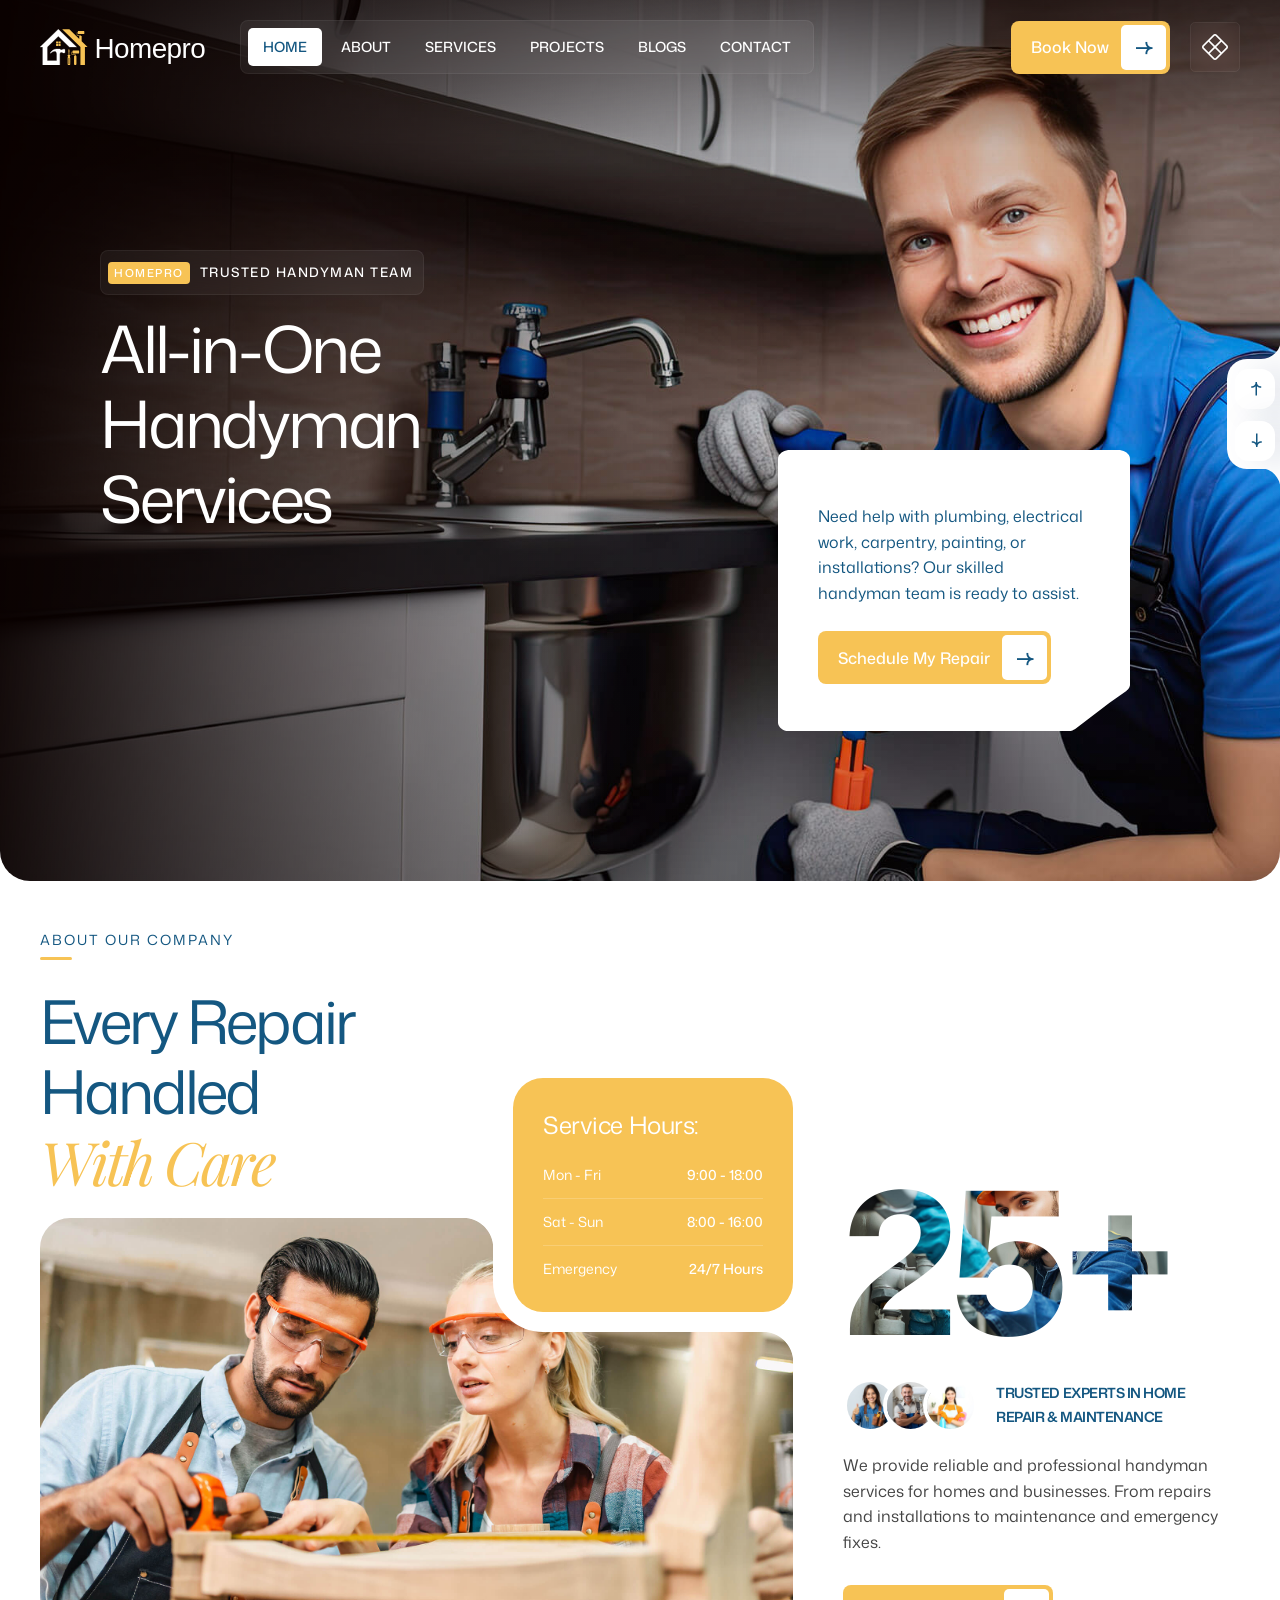
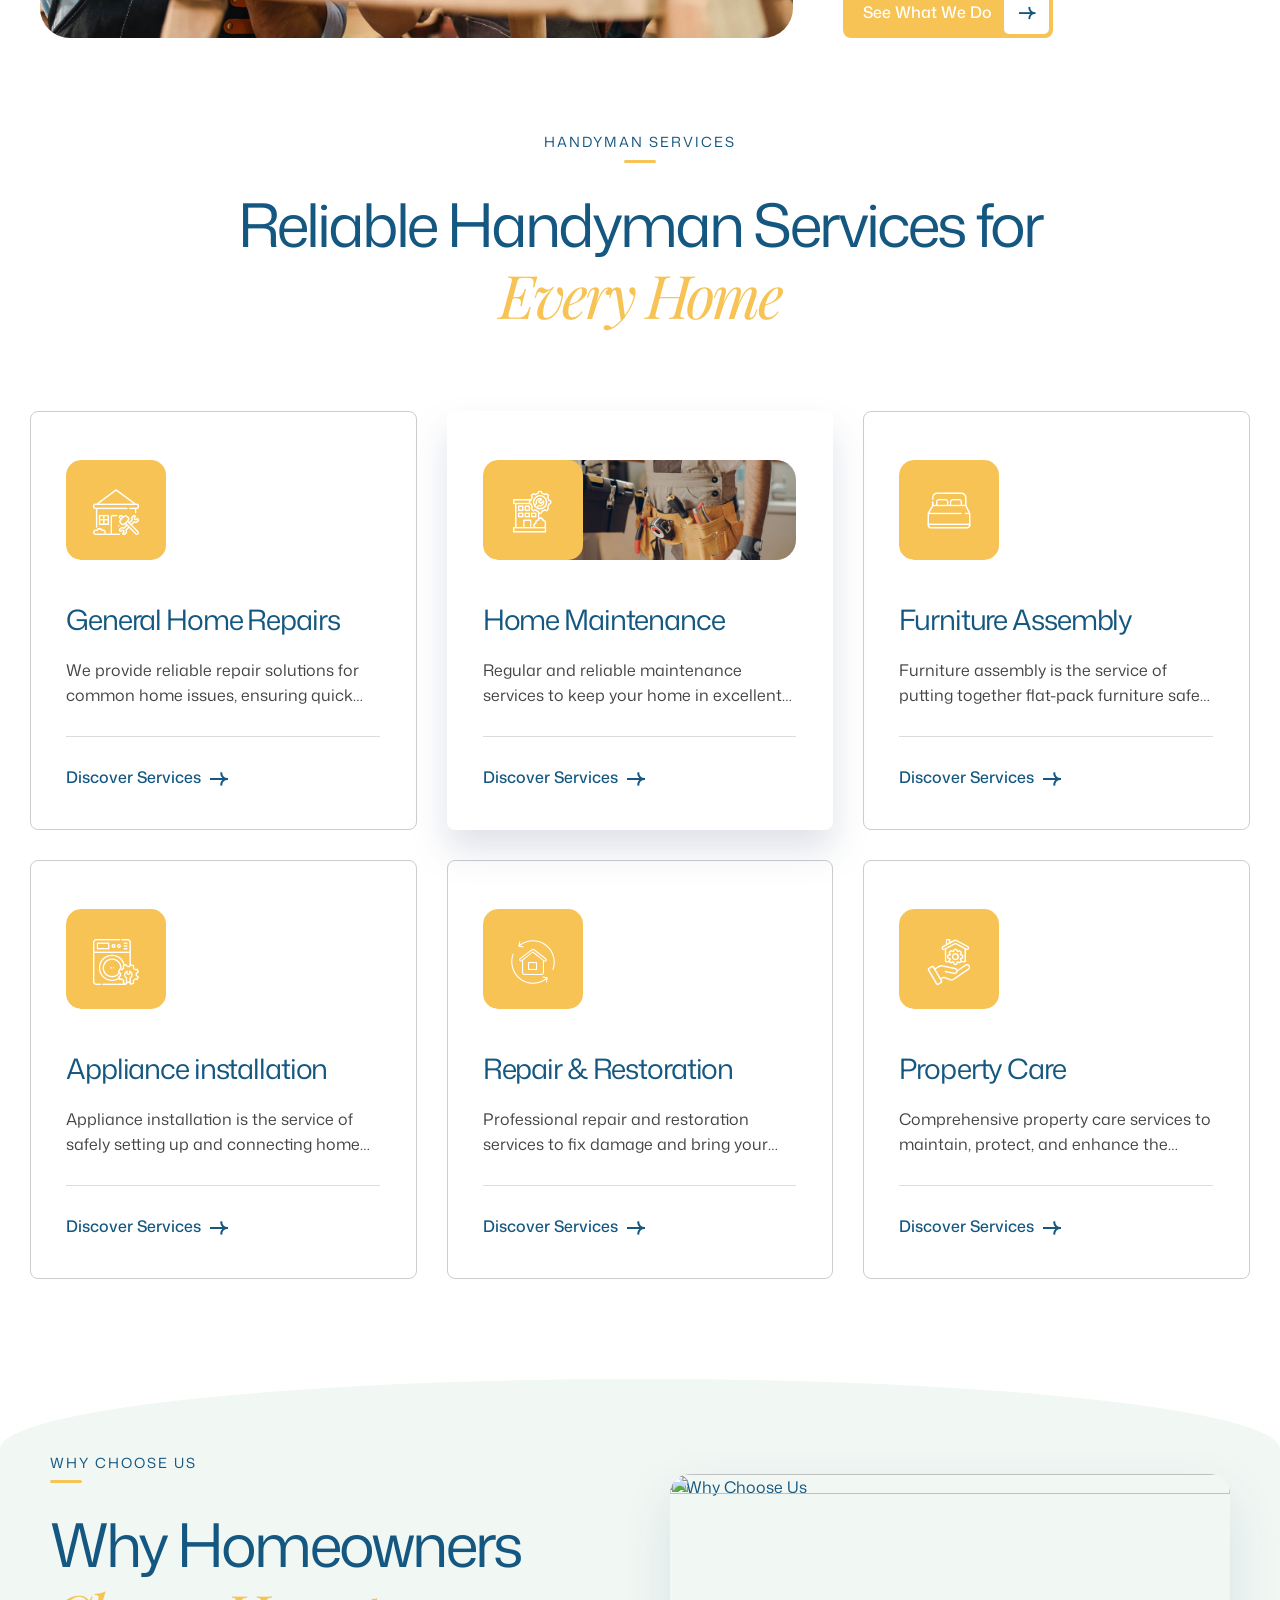
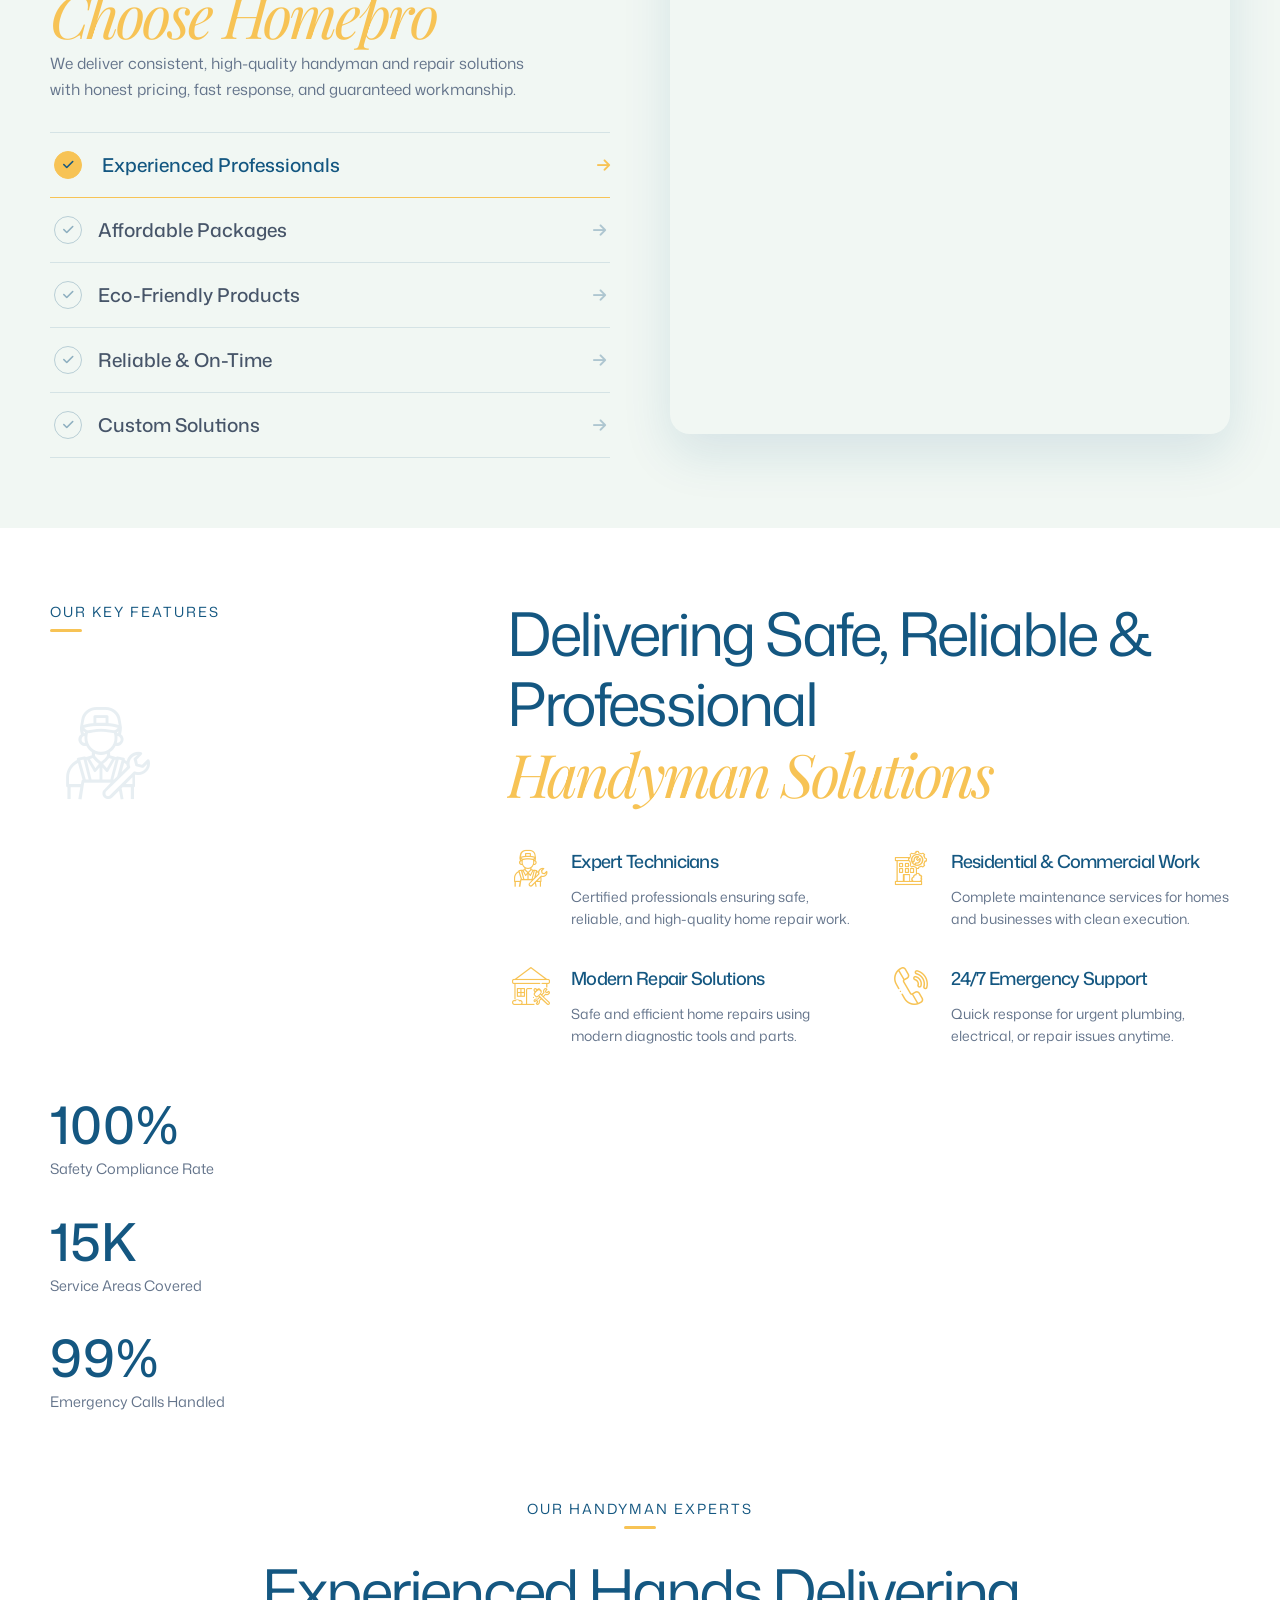
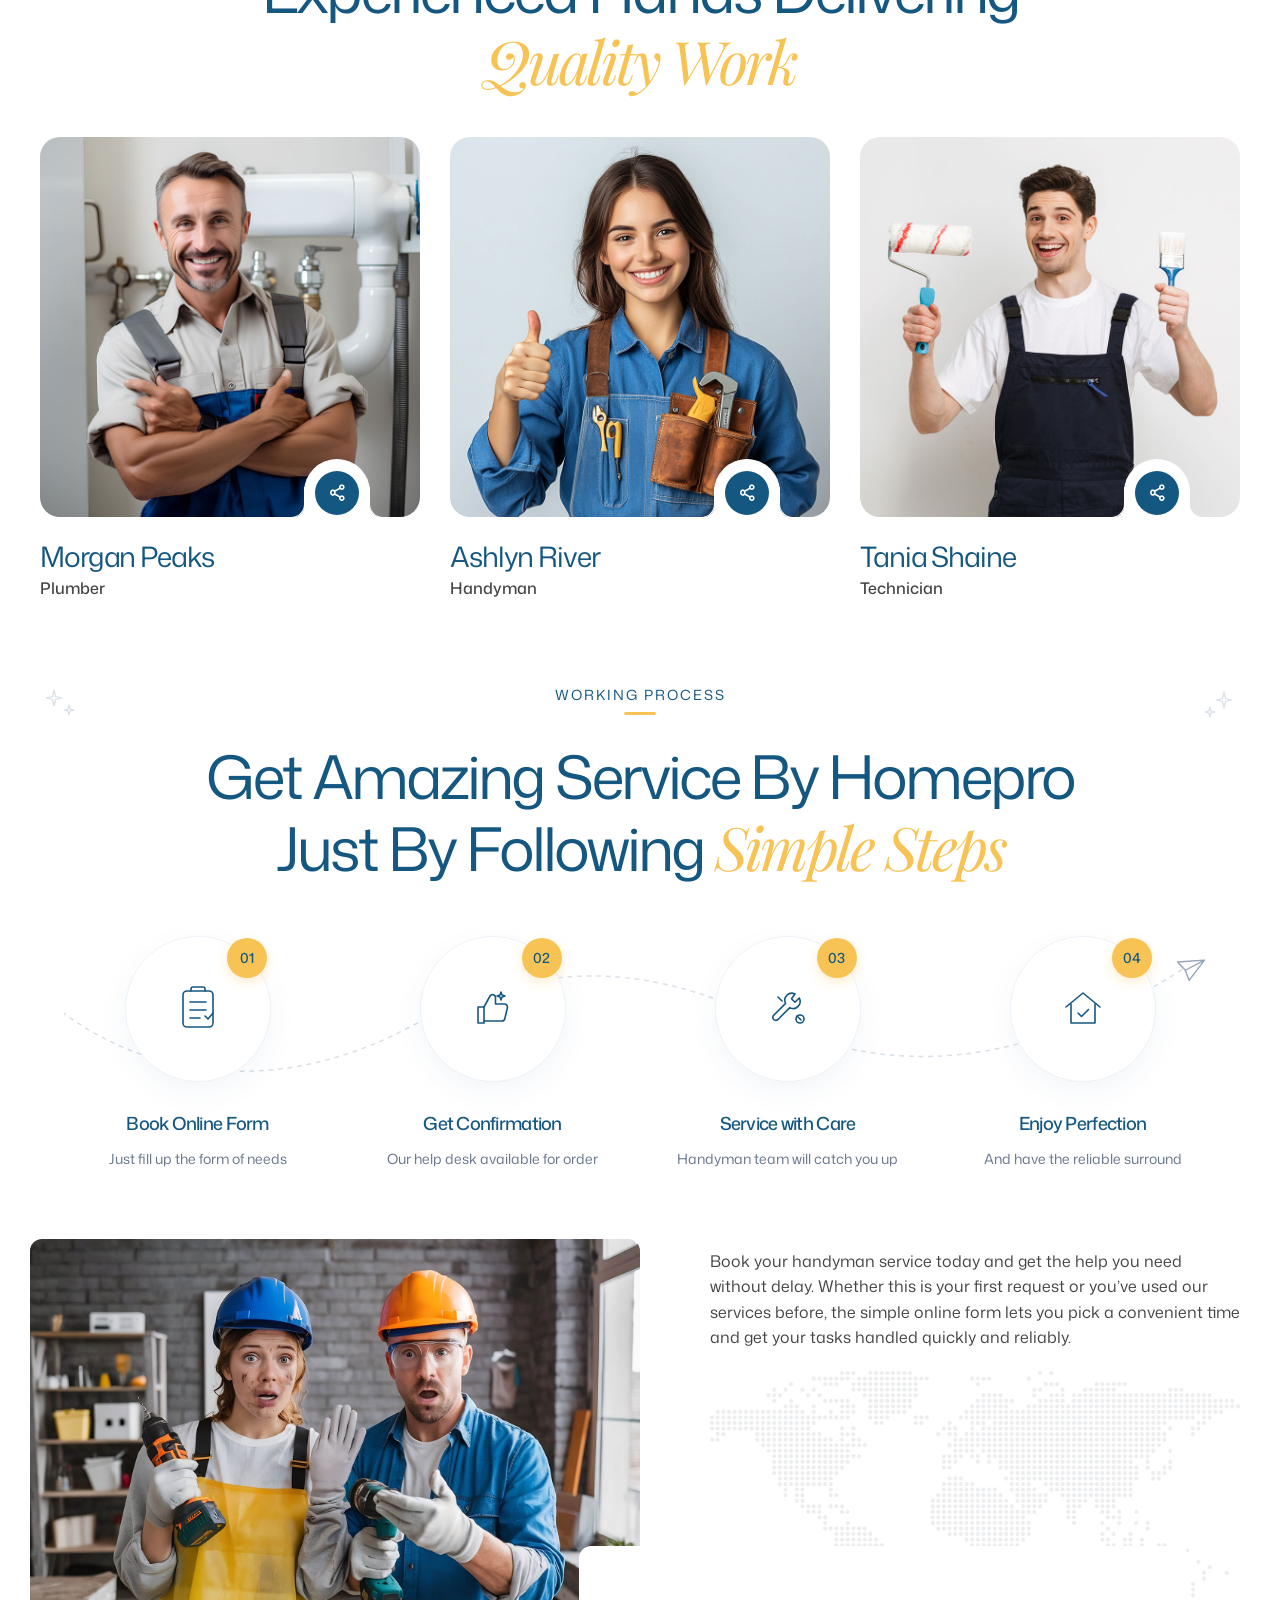
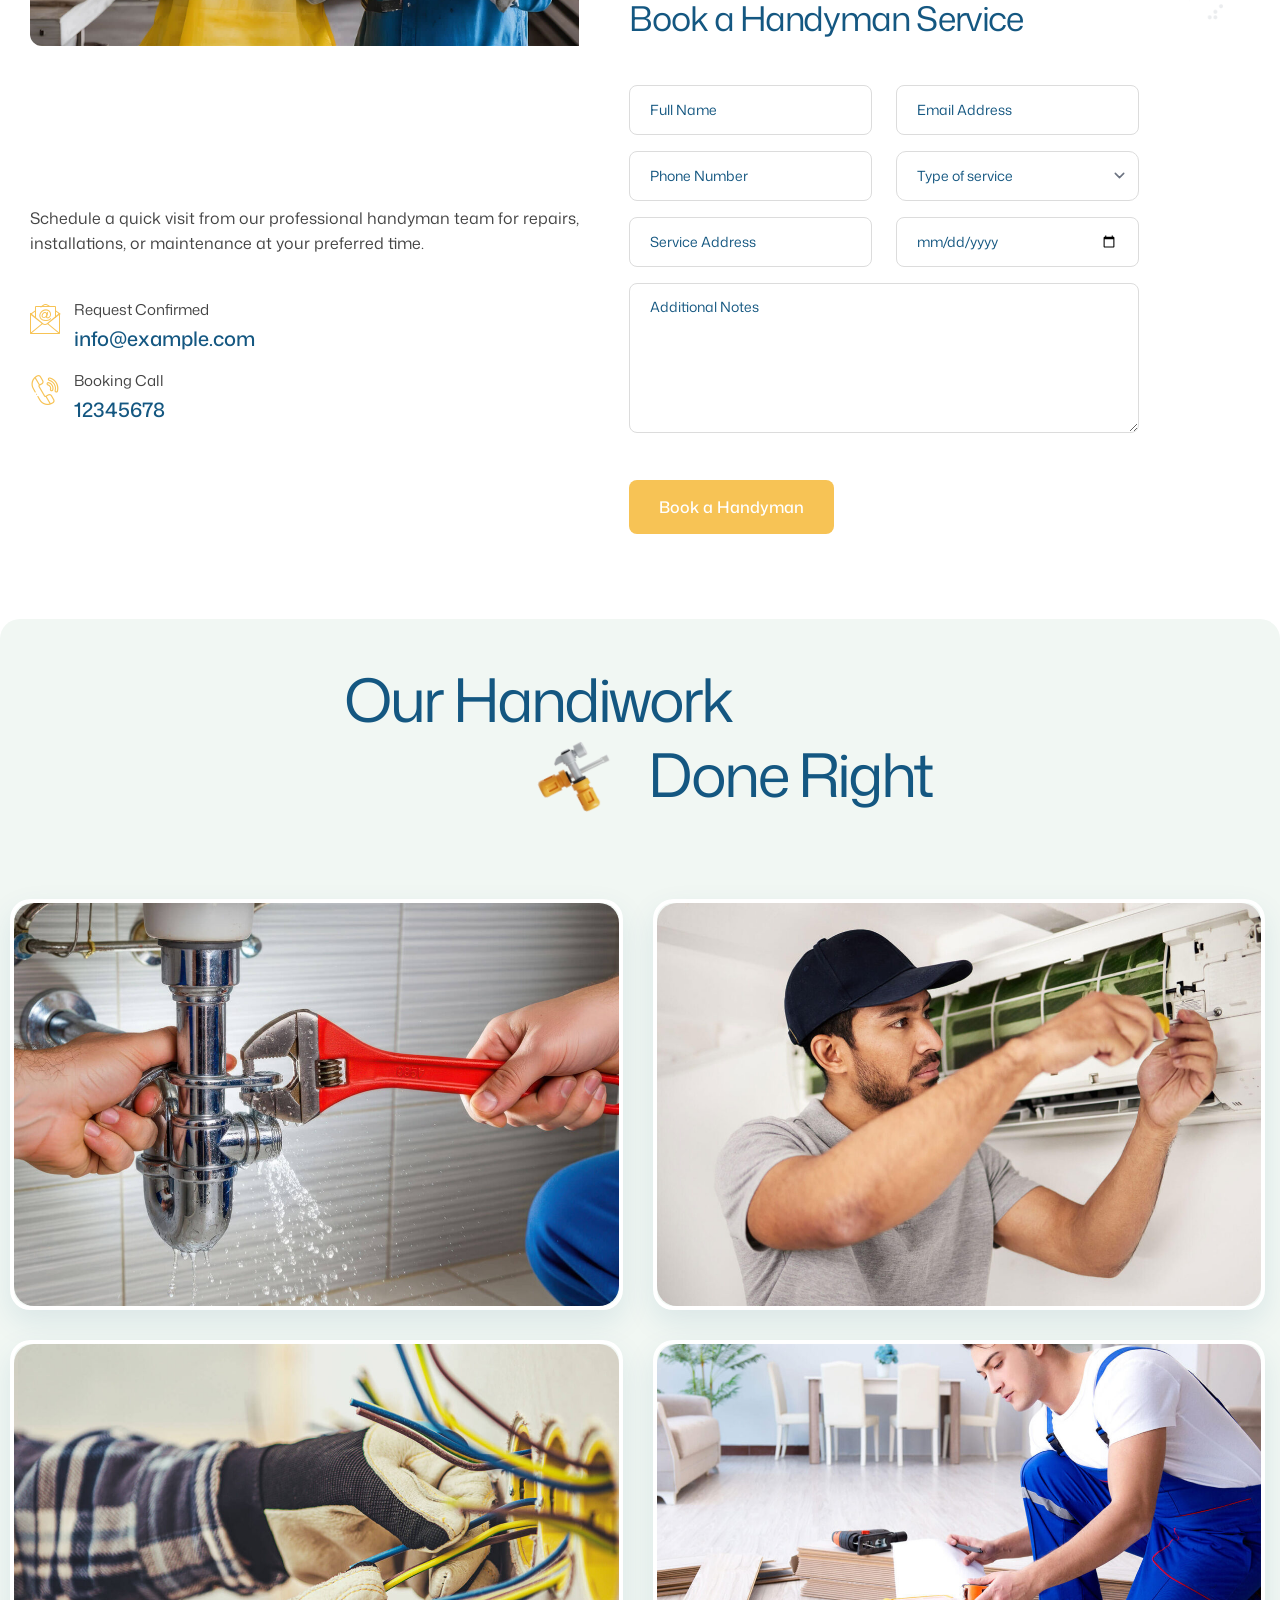
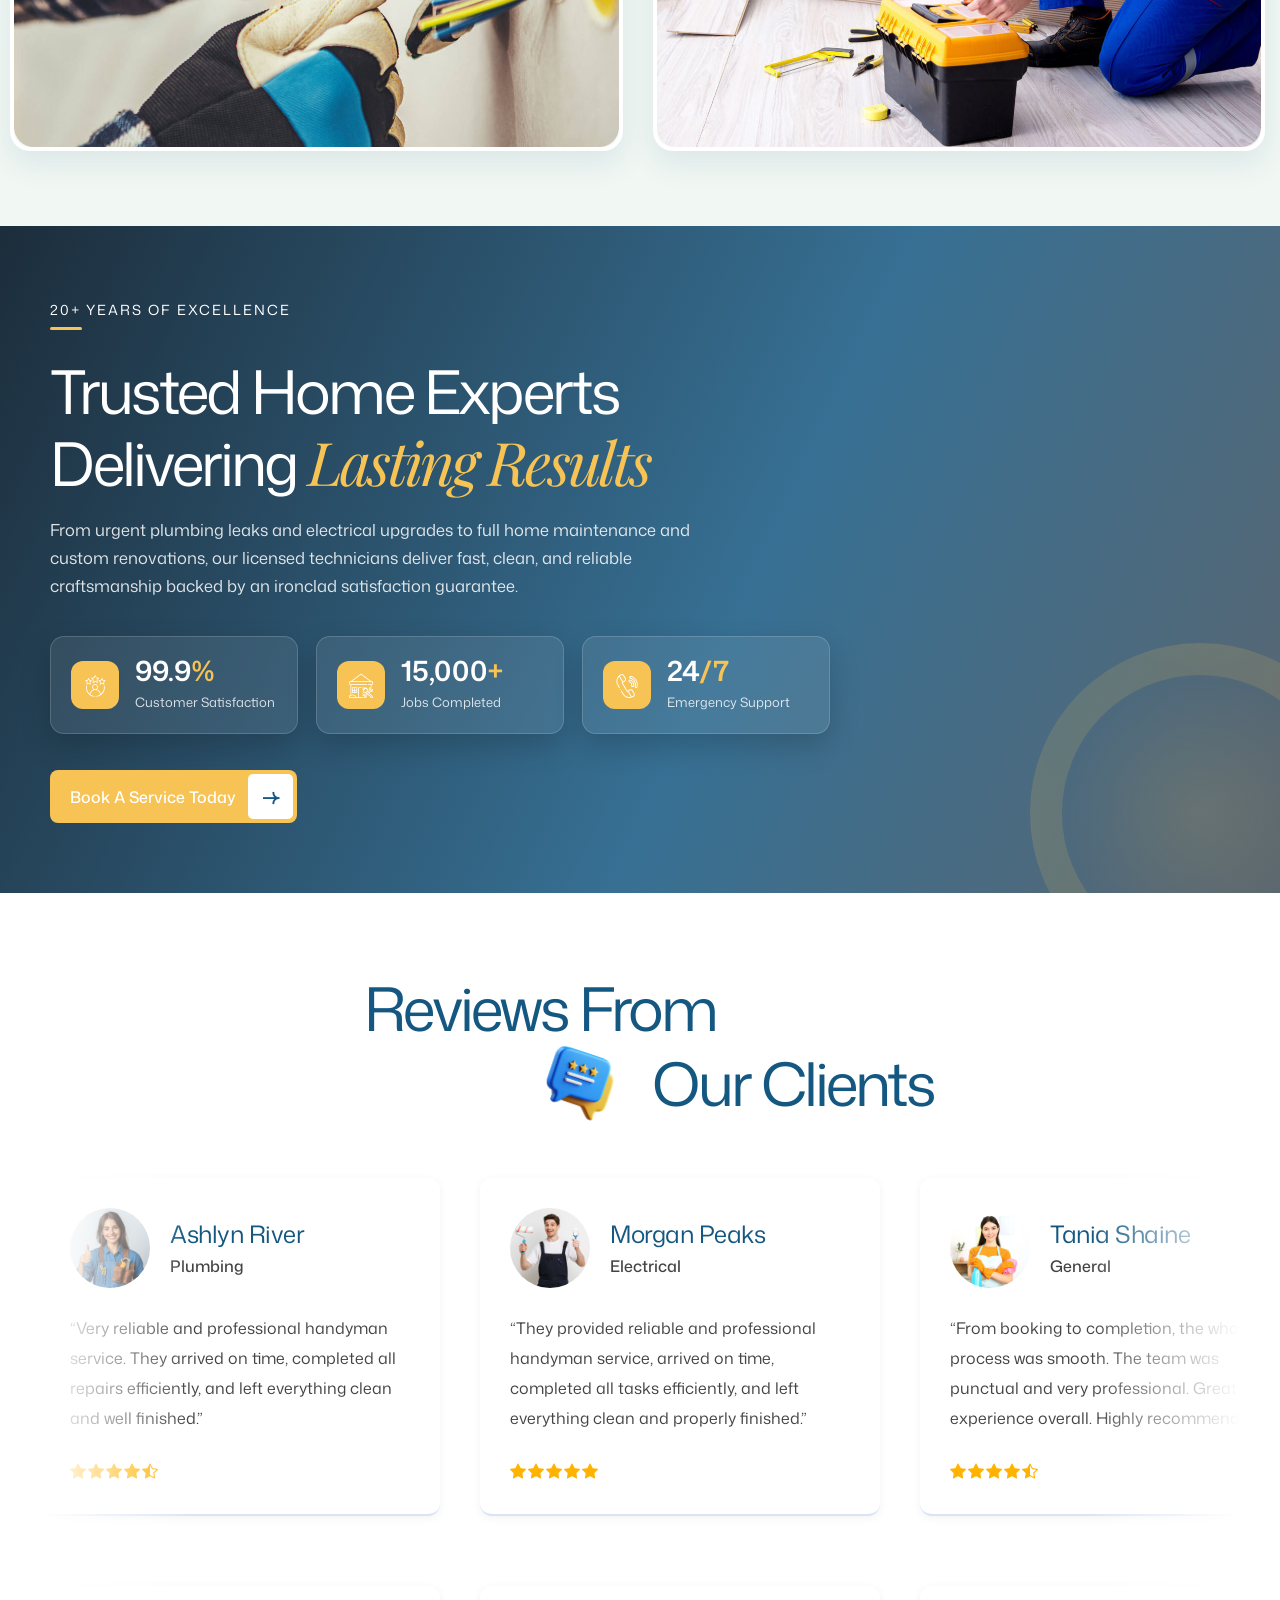
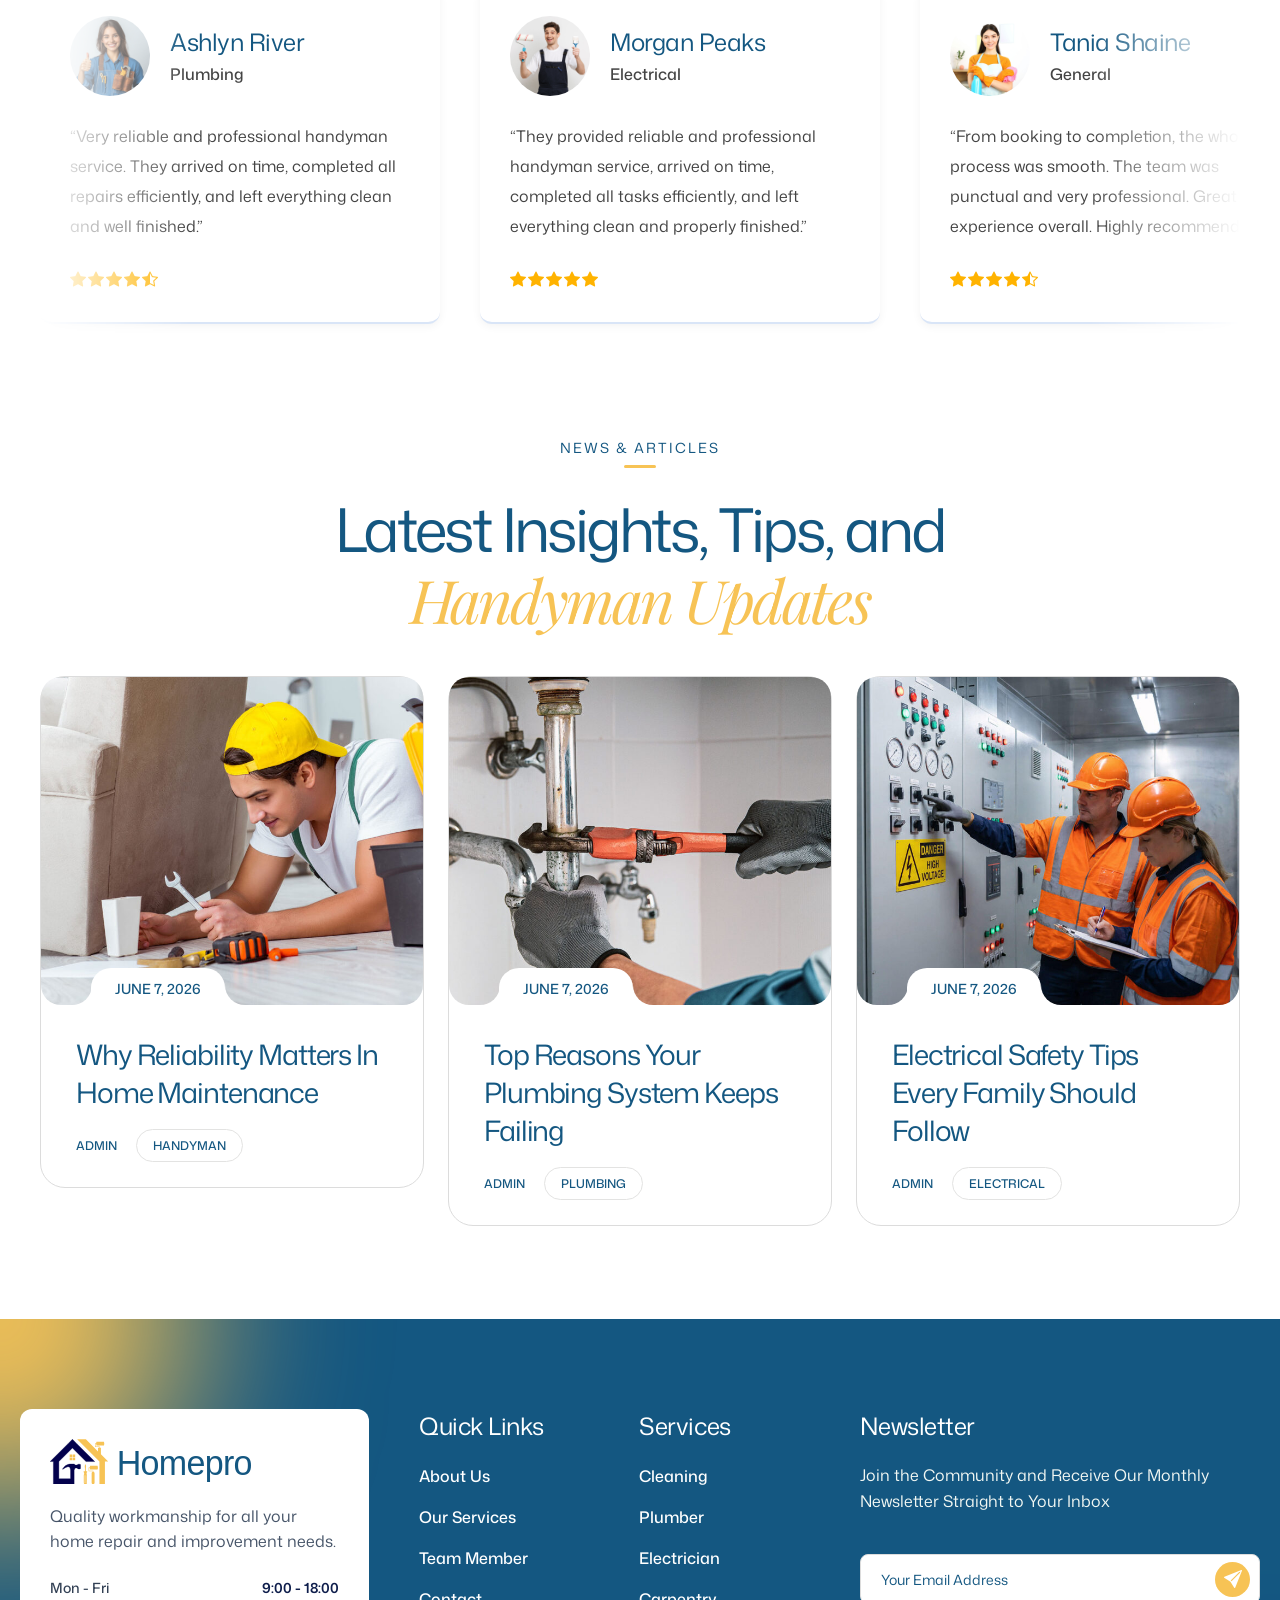
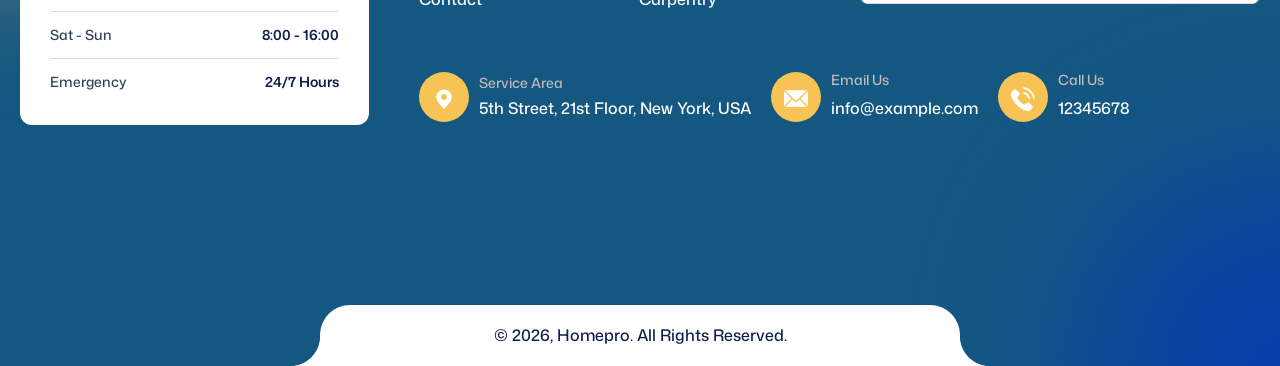
==== commit 409dd0d7: "Enable clean permalinks without .html across all pages" ====
--- a/index.html
+++ b/index.html
@@ -1215,7 +1215,7 @@
 		.hfe-skip-link{position:absolute;width:1px;height:1px;margin:-1px;padding:0;border:0;overflow:hidden;clip:rect(0,0,0,0);clip-path:inset(50%);white-space:nowrap;}
 		.hfe-skip-link:focus{position:fixed;top:0;inset-inline-start:0;width:auto;height:auto;margin:0;padding:0.75em 1.5em;overflow:visible;clip:auto;clip-path:none;white-space:normal;z-index:100000;background:#fff;color:#0073aa;font-size:14px;text-decoration:underline;border-radius:0 0 3px 0;outline:2px solid #0073aa;outline-offset:-2px;}
 	</style>
-	<a class="hfe-skip-link" href="services.html#book-service">Skip to main content</a><div id="page" class="hfeed site">
+	<a class="hfe-skip-link" href="/services#book-service">Skip to main content</a><div id="page" class="hfeed site">
 
 		<header id="masthead" itemscope="itemscope" itemtype="https://schema.org/WPHeader">
 			<p class="main-title bhf-hidden" itemprop="headline"><a href="#" title="Fixino" rel="home">Fixino</a></p>
@@ -1226,7 +1226,7 @@
 				<div class="elementor-widget-container">
 					    
     <div class="ht-site-logo">
-        <a href="index.html">
+        <a href="/">
            <img class="img-fluid" src="logo.svg" alt="Image">
       </a>
       </div>
@@ -1236,12 +1236,12 @@
 				<div class="elementor-element elementor-element-fc79897 elementor-widget elementor-widget-hte-menu" data-id="fc79897" data-element_type="widget" data-e-type="widget" data-widget_type="hte-menu.default">
 				<div class="elementor-widget-container">
 					<div class="ht-mobile-menu-bg"></div><div class="navigation-top "><div class="main-nav"><ul id="menu-main-menu" class="menu">
-<li id="menu-item-8536" class="menu-item menu-item-type-custom menu-item-object-custom current-menu-item menu-item-8536"><a href="index.html" aria-current="page">Home</a></li>
-<li id="menu-item-2442" class="menu-item menu-item-type-post_type menu-item-object-page menu-item-2442"><a href="about.html">About</a></li>
-<li id="menu-item-719" class="menu-item menu-item-type-custom menu-item-object-custom menu-item-719"><a href="services.html">Services</a></li>
-<li id="menu-item-724" class="menu-item menu-item-type-custom menu-item-object-custom menu-item-724"><a href="projects.html">Projects</a></li>
-<li id="menu-item-731" class="menu-item menu-item-type-custom menu-item-object-custom menu-item-731"><a href="blog.html">Blogs</a></li>
-<li id="menu-item-1453" class="menu-item menu-item-type-post_type menu-item-object-page menu-item-1453"><a href="contact.html">Contact</a></li>
+<li id="menu-item-8536" class="menu-item menu-item-type-custom menu-item-object-custom current-menu-item menu-item-8536"><a href="/" aria-current="page">Home</a></li>
+<li id="menu-item-2442" class="menu-item menu-item-type-post_type menu-item-object-page menu-item-2442"><a href="/about">About</a></li>
+<li id="menu-item-719" class="menu-item menu-item-type-custom menu-item-object-custom menu-item-719"><a href="/services">Services</a></li>
+<li id="menu-item-724" class="menu-item menu-item-type-custom menu-item-object-custom menu-item-724"><a href="/projects">Projects</a></li>
+<li id="menu-item-731" class="menu-item menu-item-type-custom menu-item-object-custom menu-item-731"><a href="/blog">Blogs</a></li>
+<li id="menu-item-1453" class="menu-item menu-item-type-post_type menu-item-object-page menu-item-1453"><a href="/contact">Contact</a></li>
 </ul></div></div><button id="menu-toggle" class="nav-menu-toggle ht-toggler" type="button">
                         <i class="bi bi-list"></i>
                       </button>				</div>
@@ -1287,7 +1287,7 @@
 				<div class="elementor-widget-container">
 					
     <div class="">
-        <a class="faltu-btn primary-btn" href="projects.html">
+        <a class="faltu-btn primary-btn" href="/projects">
             <span class="btn-icon">
                 <i class="flaticon flaticon-right-arrow-1"></i>
                 <i class="flaticon flaticon-right-arrow-1"></i>
@@ -1349,7 +1349,7 @@
     
     <div class="banner-btn animate-fade-up delay-1500">
                         <a class="faltu-btn primary-btn"
-               href="contact.html">
+               href="/contact">
                 <span class="btn-icon"><i class="flaticon-right-arrow-1"></i><i class="flaticon-right-arrow-1"></i></span>
                 <span class="btn-text">Schedule My Repair</span>
             </a>
@@ -1376,7 +1376,7 @@
     
     <div class="banner-btn animate-fade-up delay-1500">
                         <a class="faltu-btn primary-btn"
-               href="contact.html">
+               href="/contact">
                 <span class="btn-icon"><i class="flaticon-right-arrow-1"></i><i class="flaticon-right-arrow-1"></i></span>
                 <span class="btn-text">Hire a Handyman</span>
             </a>
@@ -1500,7 +1500,7 @@
 				<div class="elementor-widget-container">
 					
     <div class="">
-        <a class="faltu-btn primary-btn" href="projects.html">
+        <a class="faltu-btn primary-btn" href="/projects">
             <span class="btn-icon">
                 <i class="flaticon flaticon-right-arrow-1"></i>
                 <i class="flaticon flaticon-right-arrow-1"></i>
@@ -1621,7 +1621,7 @@
     
             <div class="service-title">
             <h4>
-                <a href="services.html" 
+                <a href="/services" 
                    target="_self">
                     General Home Repairs                </a>
             </h4>
@@ -1632,7 +1632,7 @@
     
     <div class="ht-divider"></div>
 
-            <a href="services.html"
+            <a href="/services"
            class="link-btn"
            target="_self">
             Discover Services <i class="flaticon flaticon-right-arrow-1"></i>
@@ -1652,7 +1652,7 @@
     
             <div class="service-title">
             <h4>
-                <a href="services.html" 
+                <a href="/services" 
                    target="_self">
                     Home Maintenance                </a>
             </h4>
@@ -1663,7 +1663,7 @@
     
     <div class="ht-divider"></div>
 
-            <a href="services.html"
+            <a href="/services"
            class="link-btn"
            target="_self">
             Discover Services <i class="flaticon flaticon-right-arrow-1"></i>
@@ -1683,7 +1683,7 @@
     
             <div class="service-title">
             <h4>
-                <a href="services.html" 
+                <a href="/services" 
                    target="_self">
                     Furniture Assembly                </a>
             </h4>
@@ -1694,7 +1694,7 @@
     
     <div class="ht-divider"></div>
 
-            <a href="services.html"
+            <a href="/services"
            class="link-btn"
            target="_self">
             Discover Services <i class="flaticon flaticon-right-arrow-1"></i>
@@ -1714,7 +1714,7 @@
     
             <div class="service-title">
             <h4>
-                <a href="services.html" 
+                <a href="/services" 
                    target="_self">
                     Appliance installation                </a>
             </h4>
@@ -1725,7 +1725,7 @@
     
     <div class="ht-divider"></div>
 
-            <a href="services.html"
+            <a href="/services"
            class="link-btn"
            target="_self">
             Discover Services <i class="flaticon flaticon-right-arrow-1"></i>
@@ -1745,7 +1745,7 @@
     
             <div class="service-title">
             <h4>
-                <a href="services.html" 
+                <a href="/services" 
                    target="_self">
                     Repair &amp; Restoration                </a>
             </h4>
@@ -1756,7 +1756,7 @@
     
     <div class="ht-divider"></div>
 
-            <a href="services.html"
+            <a href="/services"
            class="link-btn"
            target="_self">
             Discover Services <i class="flaticon flaticon-right-arrow-1"></i>
@@ -1776,7 +1776,7 @@
     
             <div class="service-title">
             <h4>
-                <a href="services.html" 
+                <a href="/services" 
                    target="_self">
                     Property Care                </a>
             </h4>
@@ -1787,7 +1787,7 @@
     
     <div class="ht-divider"></div>
 
-            <a href="services.html"
+            <a href="/services"
            class="link-btn"
            target="_self">
             Discover Services <i class="flaticon flaticon-right-arrow-1"></i>
@@ -3854,7 +3854,7 @@
 				<div class="elementor-widget-container">
 					    
     <div class="ht-site-logo">
-        <a href="index.html">
+        <a href="/">
            <img class="img-fluid" src="logo.svg" alt="Image">
       </a>
       </div>
@@ -3954,7 +3954,7 @@
 				<div class="elementor-widget-container">
 					    
     <div class="ht-site-logo">
-        <a href="index.html">
+        <a href="/">
            <img class="img-fluid" src="logo-dark.svg" alt="Image">
       </a>
       </div>
@@ -3998,10 +3998,10 @@
 				</div>
 				<div class="elementor-element elementor-element-1877673 elementor-widget elementor-widget-hte-menu" data-id="1877673" data-element_type="widget" data-e-type="widget" data-widget_type="hte-menu.default">
 				<div class="elementor-widget-container">
-					<div class="ht-mobile-menu-bg"></div><div class="footer-menu-wrapper"><ul id="menu-footer-menu" class="footer-menu"><li id="menu-item-2443" class="menu-item menu-item-type-post_type menu-item-object-page menu-item-2443"><a href="about.html">About Us</a></li>
-<li id="menu-item-17243" class="menu-item menu-item-type-post_type menu-item-object-page menu-item-17243"><a href="services.html">Our Services</a></li>
-<li id="menu-item-12900" class="menu-item menu-item-type-post_type menu-item-object-page menu-item-12900"><a href="about.html">Team Member</a></li>
-<li id="menu-item-11723" class="menu-item menu-item-type-post_type menu-item-object-page menu-item-11723"><a href="contact.html">Contact</a></li>
+					<div class="ht-mobile-menu-bg"></div><div class="footer-menu-wrapper"><ul id="menu-footer-menu" class="footer-menu"><li id="menu-item-2443" class="menu-item menu-item-type-post_type menu-item-object-page menu-item-2443"><a href="/about">About Us</a></li>
+<li id="menu-item-17243" class="menu-item menu-item-type-post_type menu-item-object-page menu-item-17243"><a href="/services">Our Services</a></li>
+<li id="menu-item-12900" class="menu-item menu-item-type-post_type menu-item-object-page menu-item-12900"><a href="/about">Team Member</a></li>
+<li id="menu-item-11723" class="menu-item menu-item-type-post_type menu-item-object-page menu-item-11723"><a href="/contact">Contact</a></li>
 </ul></div>				</div>
 				</div>
 				</div>
@@ -4016,10 +4016,10 @@
 				</div>
 				<div class="elementor-element elementor-element-7ad9ab1 elementor-widget elementor-widget-hte-menu" data-id="7ad9ab1" data-element_type="widget" data-e-type="widget" data-widget_type="hte-menu.default">
 				<div class="elementor-widget-container">
-					<div class="ht-mobile-menu-bg"></div><div class="footer-menu-wrapper"><ul id="menu-footer-menu-2" class="footer-menu"><li id="menu-item-12903" class="menu-item menu-item-type-post_type menu-item-object-page menu-item-12903"><a href="services.html">Cleaning</a></li>
-<li id="menu-item-12904" class="menu-item menu-item-type-post_type menu-item-object-page menu-item-12904"><a href="services.html">Plumber</a></li>
-<li id="menu-item-12902" class="menu-item menu-item-type-post_type menu-item-object-page menu-item-12902"><a href="services.html">Electrician</a></li>
-<li id="menu-item-17242" class="menu-item menu-item-type-post_type menu-item-object-page menu-item-17242"><a href="services.html">Carpentry</a></li>
+					<div class="ht-mobile-menu-bg"></div><div class="footer-menu-wrapper"><ul id="menu-footer-menu-2" class="footer-menu"><li id="menu-item-12903" class="menu-item menu-item-type-post_type menu-item-object-page menu-item-12903"><a href="/services">Cleaning</a></li>
+<li id="menu-item-12904" class="menu-item menu-item-type-post_type menu-item-object-page menu-item-12904"><a href="/services">Plumber</a></li>
+<li id="menu-item-12902" class="menu-item menu-item-type-post_type menu-item-object-page menu-item-12902"><a href="/services">Electrician</a></li>
+<li id="menu-item-17242" class="menu-item menu-item-type-post_type menu-item-object-page menu-item-17242"><a href="/services">Carpentry</a></li>
 </ul></div>				</div>
 				</div>
 				</div>
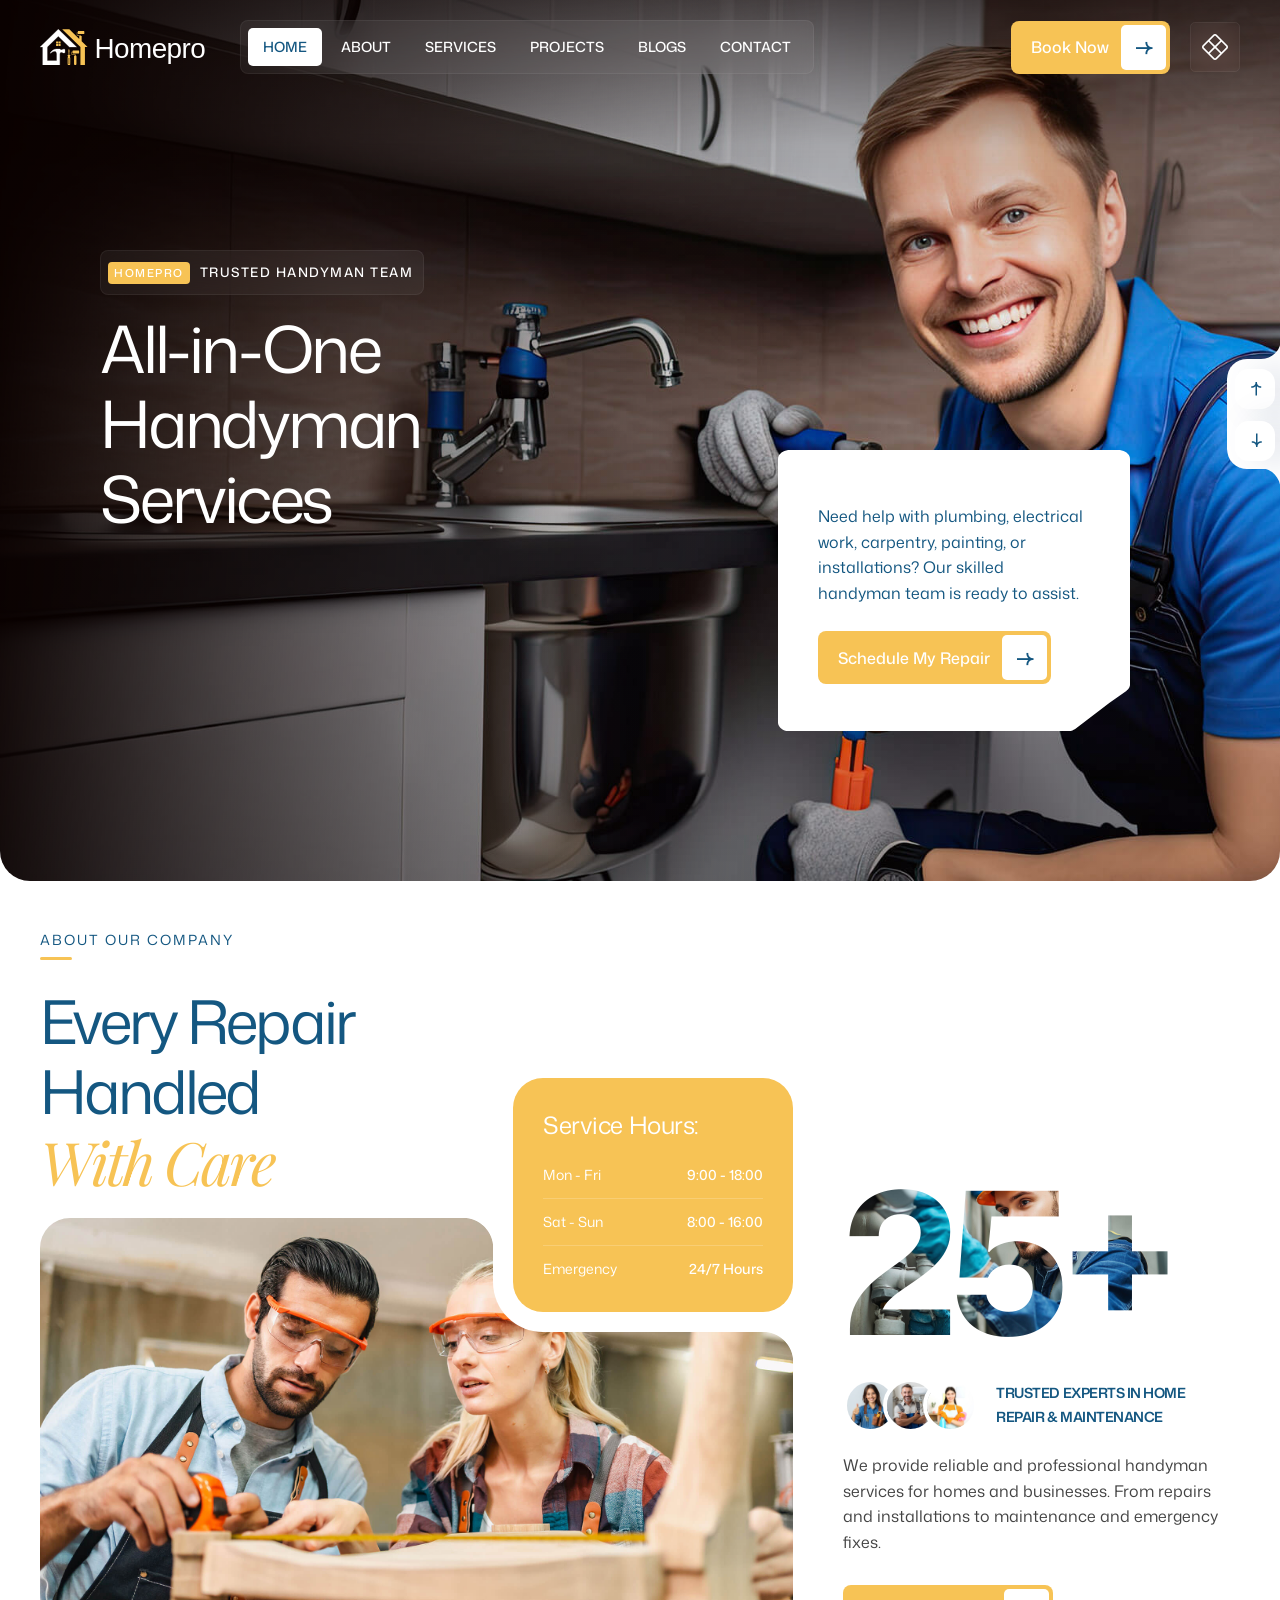
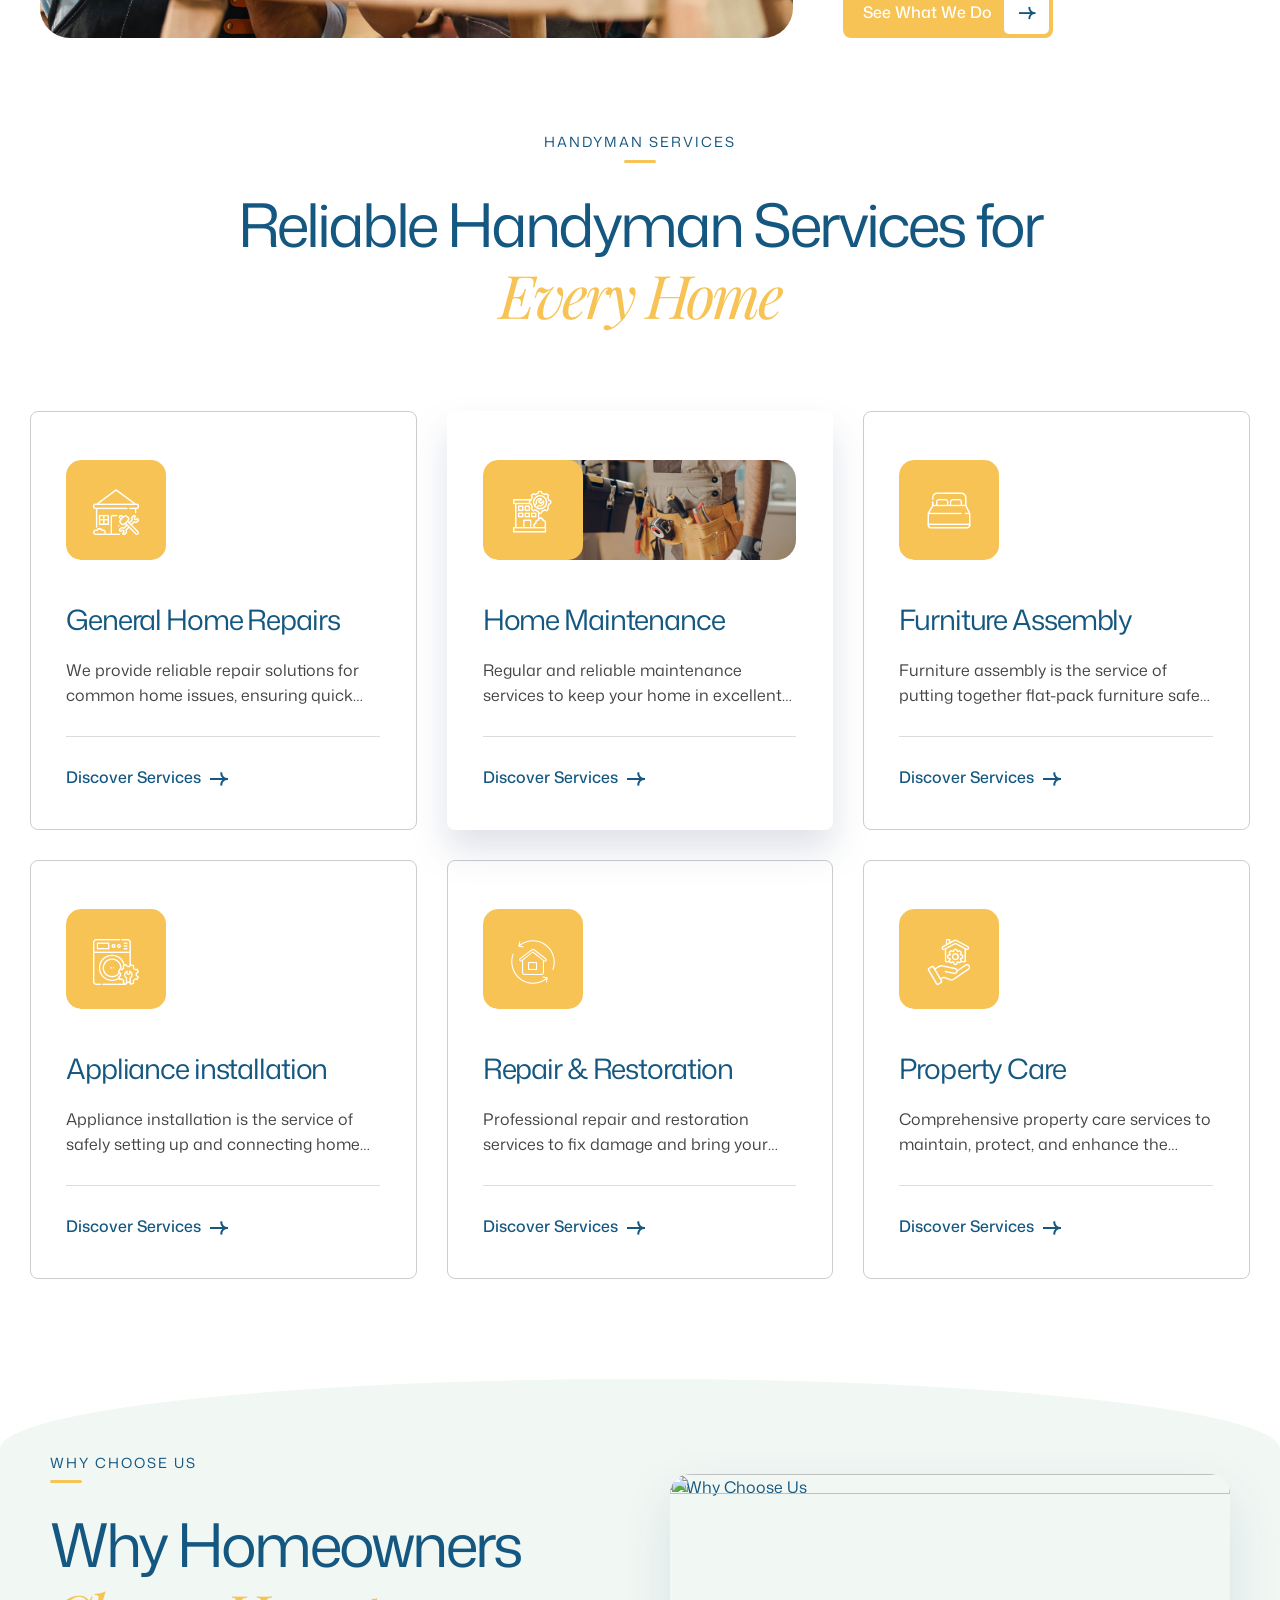
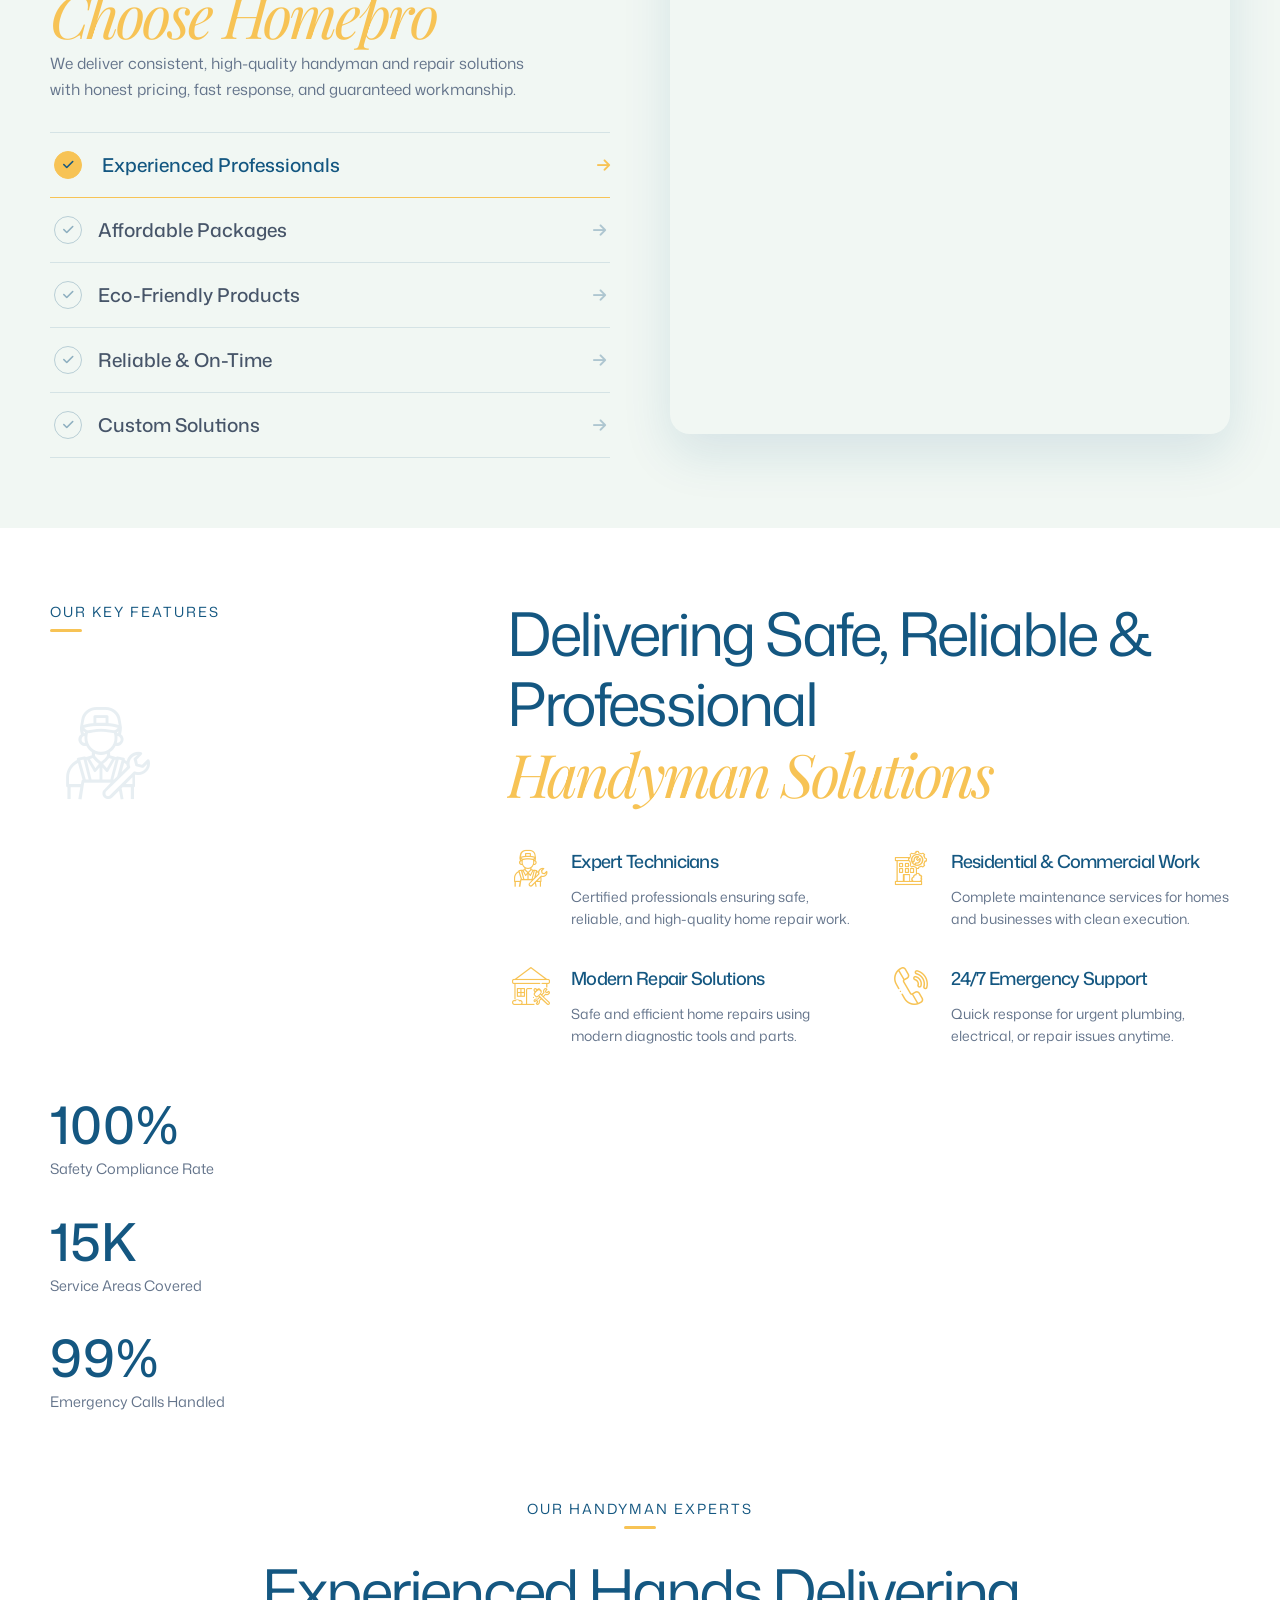
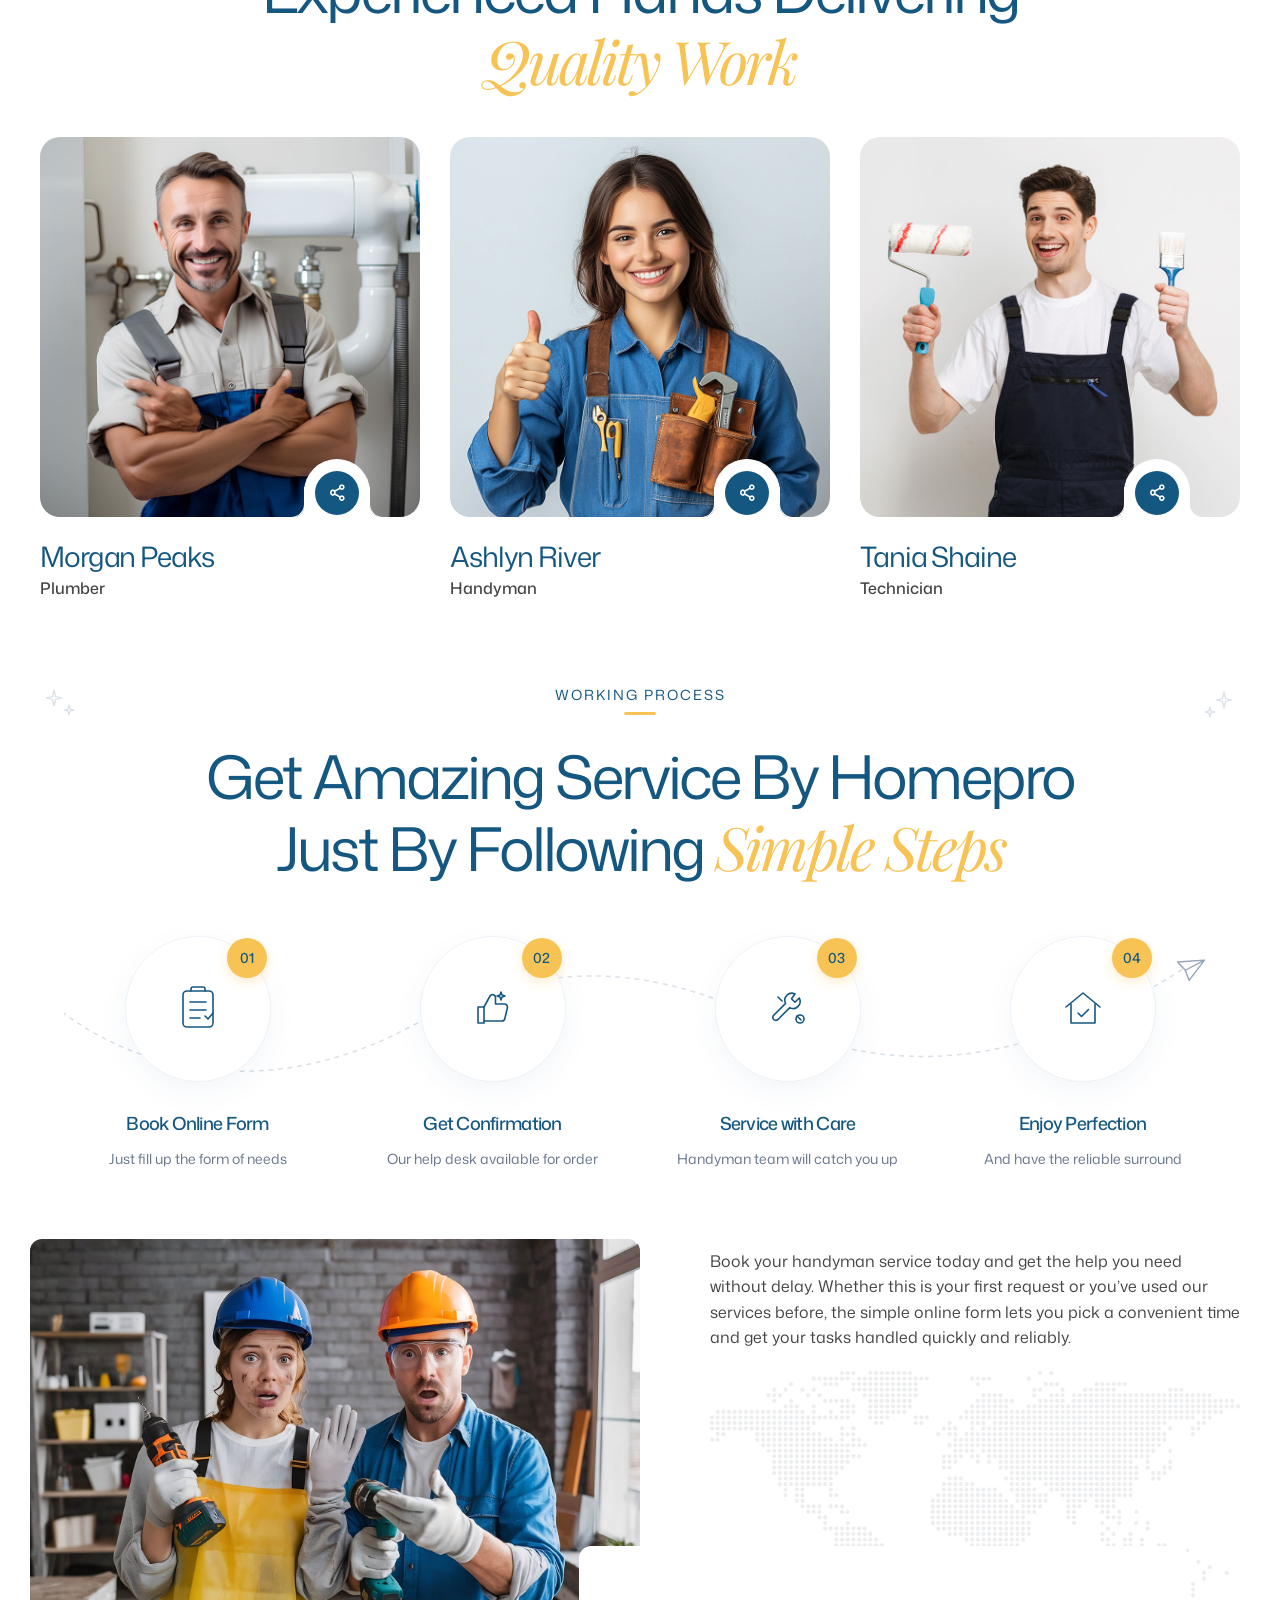
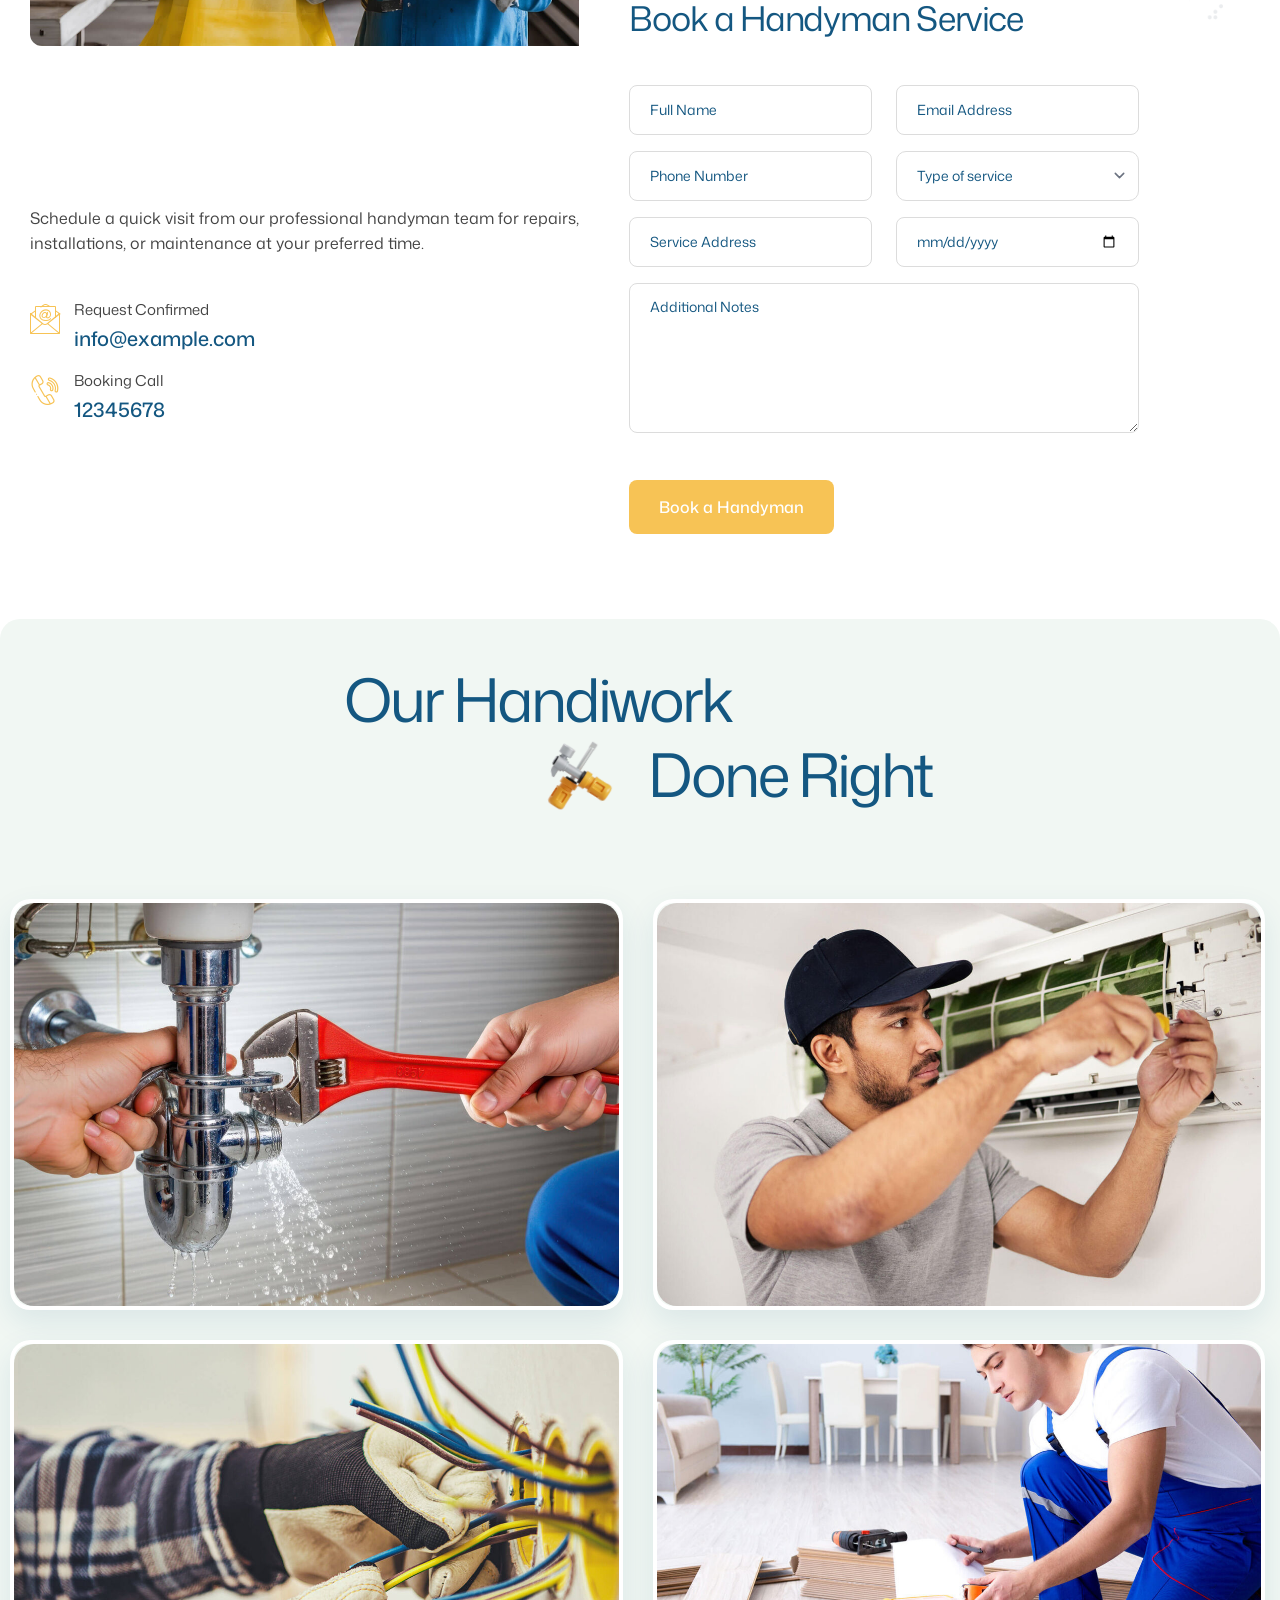
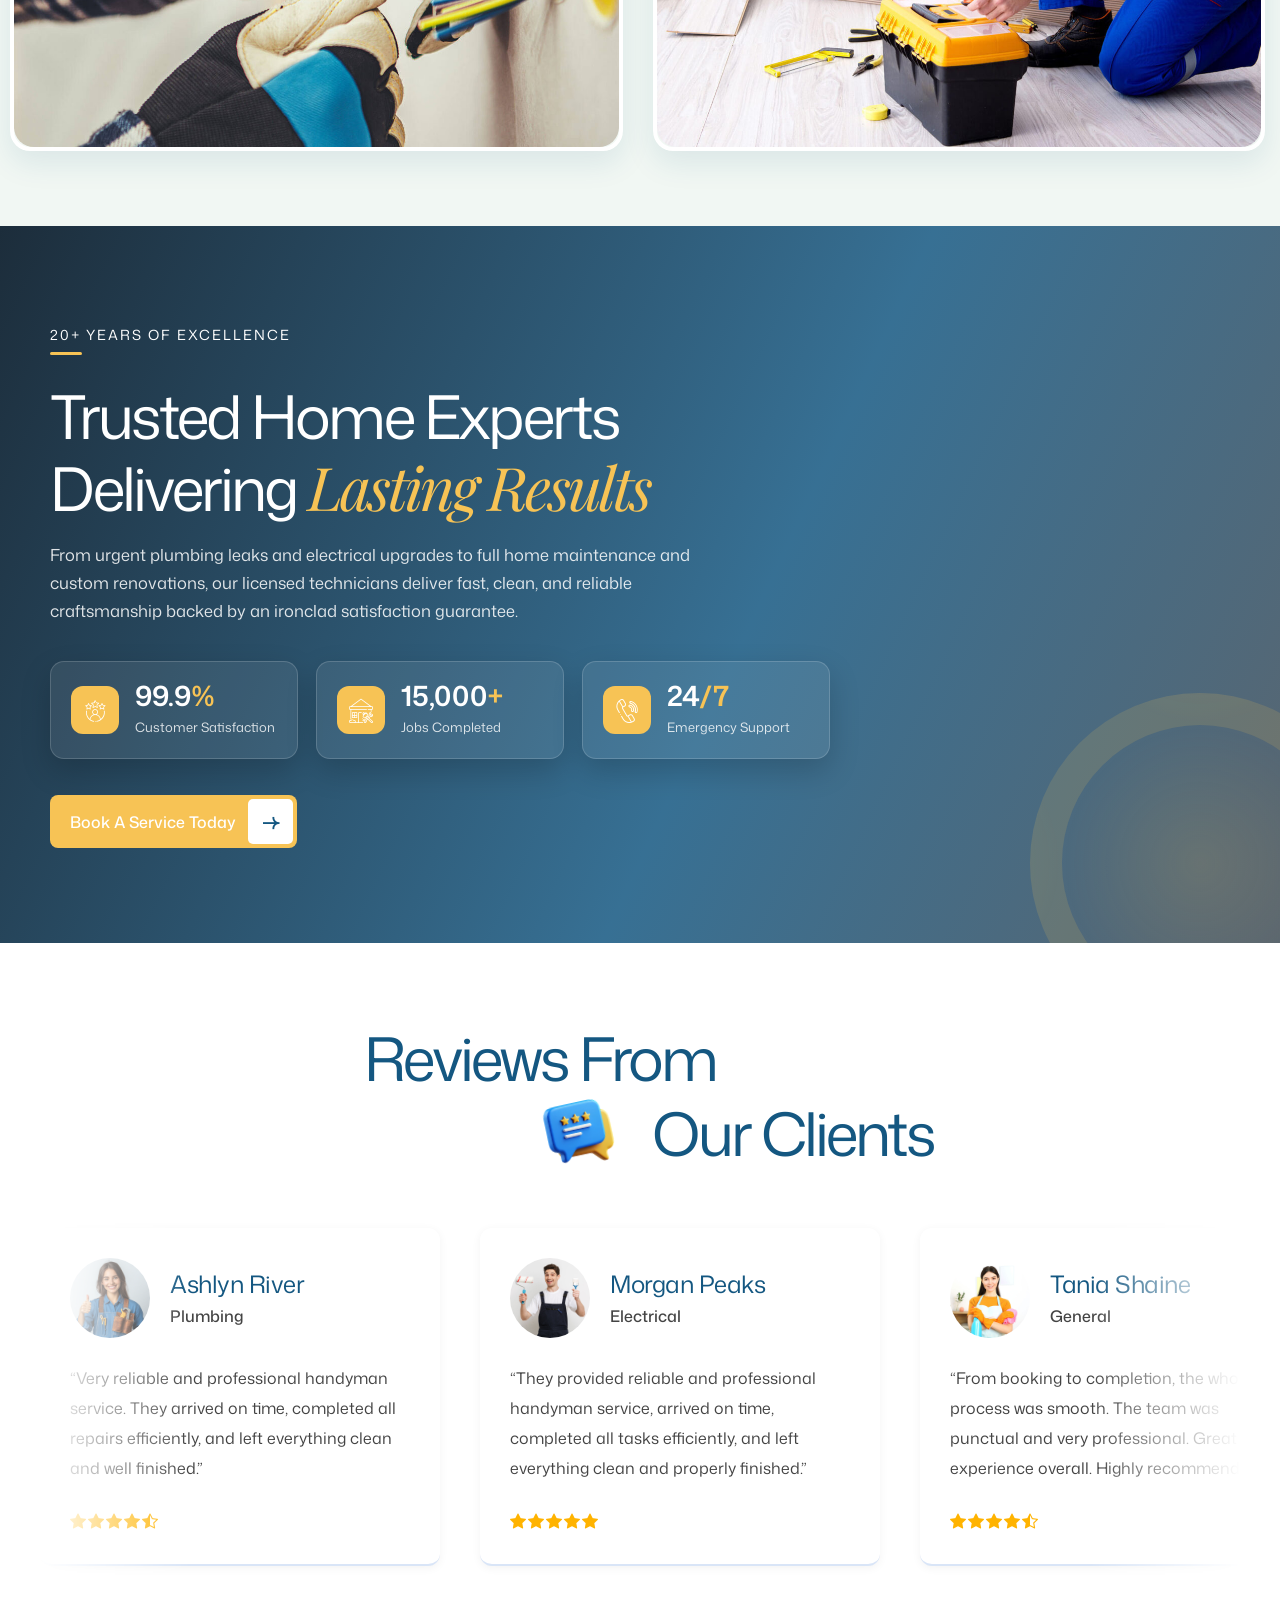
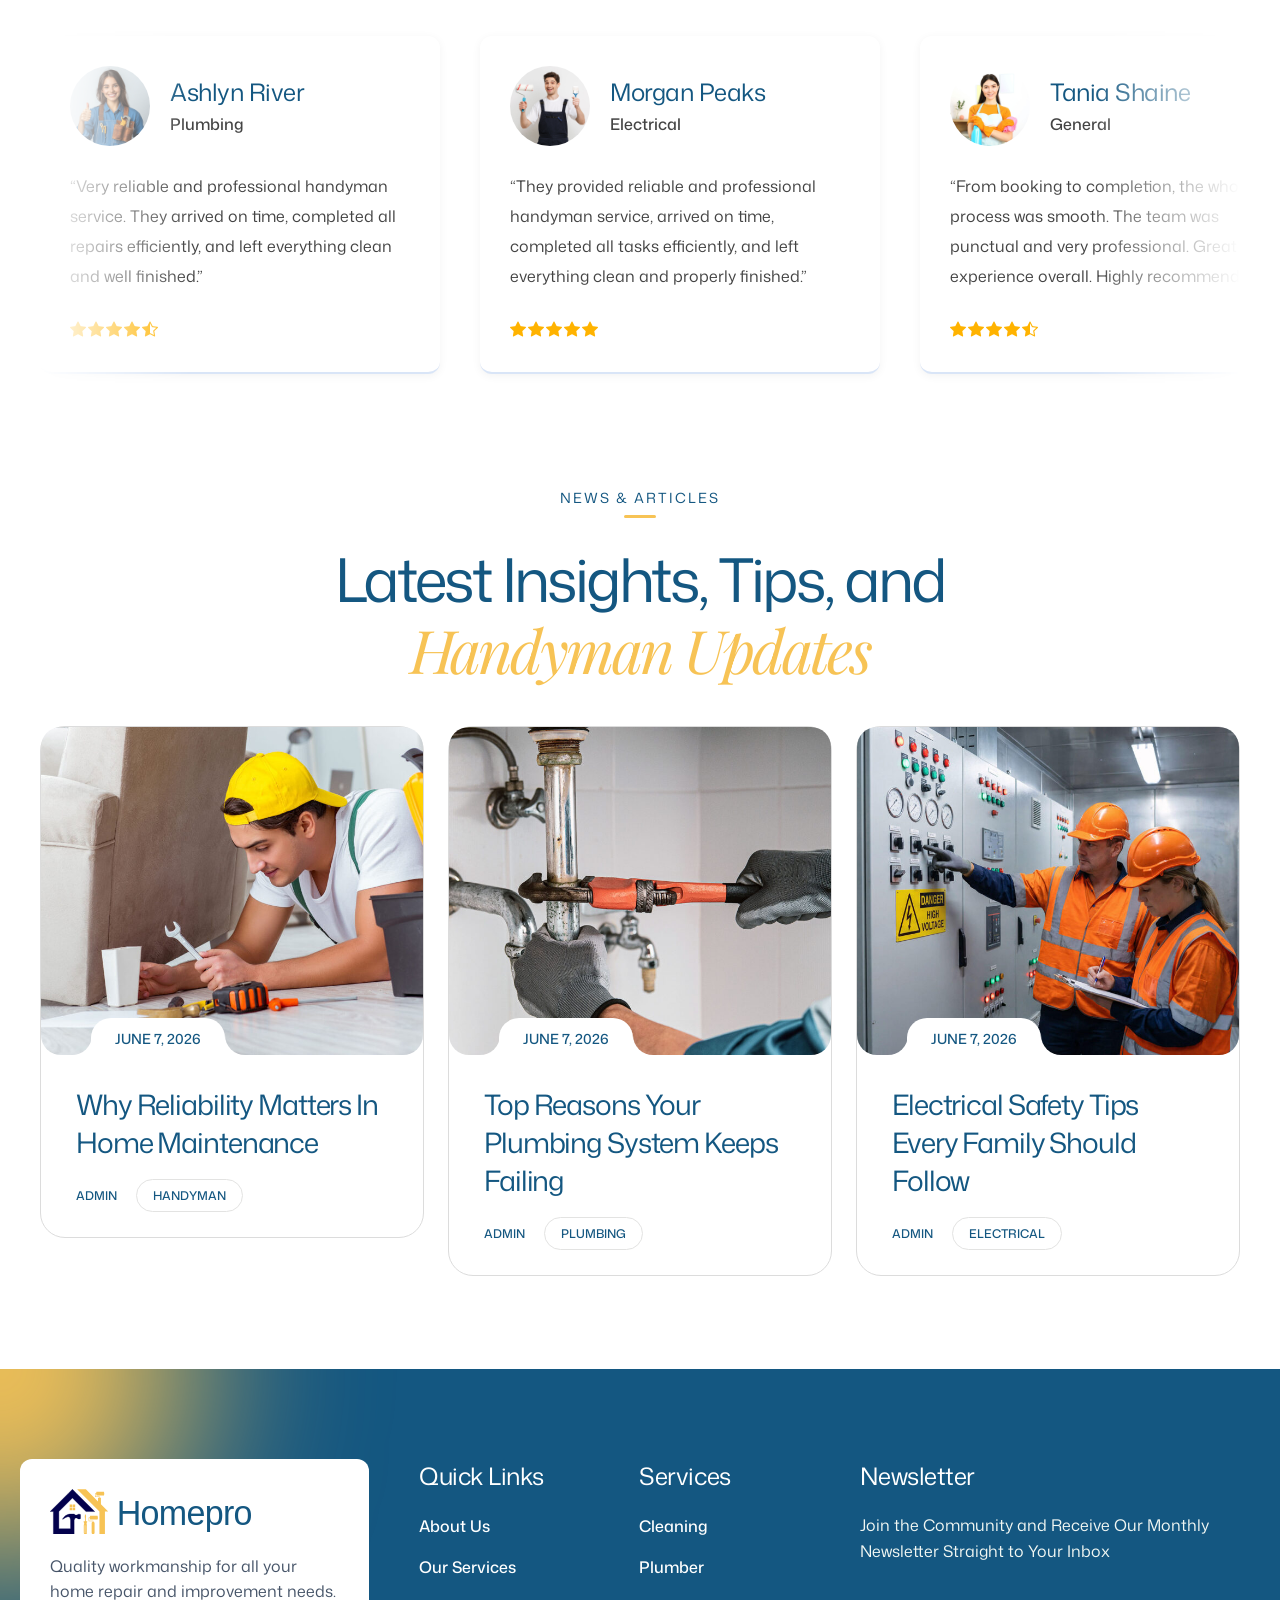
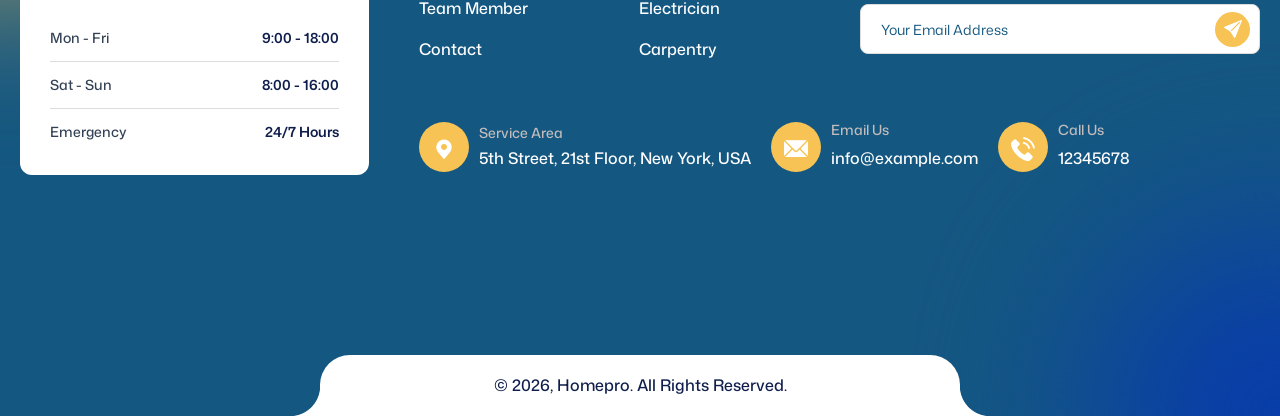
==== commit 8de20cb4: "Move page and footer CSS into head to prevent FOUC on load" ====
--- a/index.html
+++ b/index.html
@@ -1203,6 +1203,186 @@
 }
 </style>
 
+
+<style id="global-smooth-animations">
+/* 0. Page-Wide Smooth Scroll */
+html {
+    scroll-behavior: smooth;
+}
+
+/* 1. Uniform Fixed Site-Wide Transition Curve (0.4s everywhere) */
+:root {
+    --apna-ease: 0.4s cubic-bezier(0.22, 1, 0.36, 1);
+}
+
+a, button, .btn, input, textarea, select, input[type="submit"],
+.main-nav a, .main-nav li,
+.service-item, .service-item .service-image, .service-item .service-image img,
+.service-item .service-icon, .service-item .service-icon i,
+.service-item .service-title a, .service-item .service-btn, .service-item .link-btn,
+.portfolio-item, .portfolio-item *, .step-card, .step-circle, .fx-stat-card,
+.why-clean-list li, .why-check-dot, .why-list-title, .why-list-arrow,
+.why-img-frame, .kf-feat-item, .kf-feat-icon i, .kf-stat-block,
+.testimonial.style-1, .team-member, .team-member *,
+.elementor-icon, .contact-icon, .accordion-item, .accordion-button {
+    transition: all var(--apna-ease) !important;
+}
+
+/* 2. Header Sub-Menu Smooth Fade + Slide Animation */
+.main-nav ul.sub-menu,
+.main-nav li > ul.sub-menu {
+    display: block !important;
+    opacity: 0 !important;
+    visibility: hidden !important;
+    transform: translateY(14px) !important;
+    pointer-events: none !important;
+    transition: all var(--apna-ease) !important;
+}
+.main-nav li:hover > ul.sub-menu,
+.main-nav li.focus > ul.sub-menu {
+    opacity: 1 !important;
+    visibility: visible !important;
+    transform: translateY(0) !important;
+    pointer-events: auto !important;
+}
+
+/* 3. Header Sidebar / Offcanvas Drawer Smooth Slide Transition */
+.ht-sidenav, .ht-main-nav, .ht-main-nav-content, nav.ht-sidenav, [class*="sidenav"] {
+    transition: transform var(--apna-ease), opacity var(--apna-ease), visibility var(--apna-ease) !important;
+}
+
+/* 4. Smooth Hover Micro-Interactions */
+.service-item:hover,
+.team-member:hover,
+.testimonial.style-1:hover {
+    transform: translateY(-6px) !important;
+}
+.kf-feat-item:hover {
+    transform: translateY(-4px) !important;
+}
+.kf-feat-item:hover .kf-feat-icon i {
+    transform: scale(1.1) !important;
+}
+#colophon a:hover {
+    color: #F7C355 !important;
+}
+#colophon .social-icons a:hover,
+#colophon .elementor-social-icon:hover {
+    transform: translateY(-3px) scale(1.06) !important;
+}
+
+/* 5. Uniform 70px Vertical Section Spacing Across Entire Site */
+.elementor-element-1e69975,
+.elementor-element-e8fa7a5 {
+    display: none !important;
+}
+.elementor-5976 > .e-con.e-parent:not(.elementor-element-868c1c6):not(.elementor-element-dfa34fd):not(.elementor-element-0c49499):not(.elementor-element-eedccf6):not(.elementor-element-e8fa7a5):not(.elementor-element-1e69975),
+#key-features,
+#simple-steps {
+    --padding-top: 35px !important;
+    --padding-bottom: 35px !important;
+    padding-top: 35px !important;
+    padding-bottom: 35px !important;
+    padding-block-start: 35px !important;
+    padding-block-end: 35px !important;
+    margin-top: 0 !important;
+    margin-bottom: 0 !important;
+}
+.elementor-5976 > .e-con.e-parent:not(.elementor-element-868c1c6):not(.elementor-element-dfa34fd):not(.elementor-element-0c49499):not(.elementor-element-eedccf6):not(.elementor-element-e8fa7a5):not(.elementor-element-1e69975) > .e-con-inner {
+    padding-top: 0 !important;
+    padding-bottom: 0 !important;
+    padding-block-start: 0 !important;
+    padding-block-end: 0 !important;
+}
+/* First section after Hero & Last section before Footer get full 70px outer edge */
+.elementor-5976 > .e-con.e-parent.elementor-element-adb99f1 {
+    --padding-top: 70px !important;
+    --padding-bottom: 35px !important;
+    padding-top: 70px !important;
+    padding-bottom: 35px !important;
+    padding-block-start: 70px !important;
+    padding-block-end: 35px !important;
+}
+.elementor-5976 > .e-con.e-parent.elementor-element-b71e4af {
+    --padding-top: 35px !important;
+    --padding-bottom: 70px !important;
+    padding-top: 35px !important;
+    padding-bottom: 70px !important;
+    padding-block-start: 35px !important;
+    padding-block-end: 70px !important;
+}
+/* Services heading (a922917) & Services grid (64ee935) act as one unified section */
+.elementor-5976 > .e-con.e-parent.elementor-element-a922917 {
+    --padding-top: 35px !important;
+    --padding-bottom: 30px !important;
+    padding-top: 35px !important;
+    padding-bottom: 30px !important;
+    padding-block-start: 35px !important;
+    padding-block-end: 30px !important;
+}
+.elementor-5976 > .e-con.e-parent.elementor-element-64ee935 {
+    --padding-top: 0px !important;
+    --padding-bottom: 35px !important;
+    padding-top: 0 !important;
+    padding-bottom: 35px !important;
+    padding-block-start: 0 !important;
+    padding-block-end: 35px !important;
+}
+/* Colored/full-bleed sections: 70px internal padding + 35px outer margin (= 70px gap with adjacent 35px sections) */
+#why-choose-us {
+    padding-top: 70px !important;
+    padding-bottom: 70px !important;
+    margin-top: 35px !important;
+    margin-bottom: 35px !important;
+}
+.elementor-5976 > .e-con.e-parent.elementor-element-82c0fe4 {
+    --padding-bottom: 70px !important;
+    padding-bottom: 70px !important;
+    padding-block-end: 70px !important;
+    border-bottom-left-radius: 0 !important;
+    border-bottom-right-radius: 0 !important;
+}
+.fx-experience-banner {
+    padding-top: 70px !important;
+    padding-bottom: 70px !important;
+    margin-top: 0 !important;
+    margin-bottom: 35px !important;
+}
+.elementor-element-0c49499 {
+    margin-top: 35px !important;
+}
+.elementor-element-eedccf6 {
+    --padding-bottom: 35px !important;
+    padding-bottom: 35px !important;
+    padding-block-end: 35px !important;
+}
+.elementor-element-eedccf6 > .e-con-inner {
+    padding-bottom: 0 !important;
+    padding-block-end: 0 !important;
+}
+.elementor-17089 .elementor-element-dc02960 {
+    padding-top: 70px !important;
+}
+
+/* 6. Scroll Entrance Animation System (Banner, Custom Sections, Footer) */
+.apna-reveal {
+    opacity: 0;
+    transform: translateY(32px);
+    transition: opacity var(--apna-ease), transform var(--apna-ease) !important;
+    will-change: opacity, transform;
+}
+.apna-reveal.apna-visible {
+    opacity: 1 !important;
+    transform: translateY(0) !important;
+}
+.apna-delay-1 { transition-delay: 0.08s !important; }
+.apna-delay-2 { transition-delay: 0.16s !important; }
+.apna-delay-3 { transition-delay: 0.24s !important; }
+.apna-delay-4 { transition-delay: 0.32s !important; }
+</style>
+<style id="orig-footer-css">
+.elementor-17089 .elementor-element.elementor-element-dc02960{--display:flex;--flex-direction:column;--container-widget-width:100%;--container-widget-height:initial;--container-widget-flex-grow:0;--container-widget-align-self:initial;--flex-wrap-mobile:wrap;--gap:50px 50px;--row-gap:50px;--column-gap:50px;--overflow:hidden;--overlay-opacity:0.02;--border-radius:30px 30px 0px 0px;--padding-top:100px;--padding-bottom:0px;--padding-left:0px;--padding-right:0px;--z-index:9;}.elementor-17089 .elementor-element.elementor-element-dc02960::before, .elementor-17089 .elementor-element.elementor-element-dc02960 > .elementor-background-video-container::before, .elementor-17089 .elementor-element.elementor-element-dc02960 > .e-con-inner > .elementor-background-video-container::before, .elementor-17089 .elementor-element.elementor-element-dc02960 > .elementor-background-slideshow::before, .elementor-17089 .elementor-element.elementor-element-dc02960 > .e-con-inner > .elementor-background-slideshow::before, .elementor-17089 .elementor-element.elementor-element-dc02960 > .elementor-motion-effects-container > .elementor-motion-effects-layer::before{background-image:url("assets/images/media-4.png");--background-overlay:'';background-position:center center;background-repeat:no-repeat;background-size:cover;}.elementor-17089 .elementor-element.elementor-element-39c6e09{--display:flex;--flex-direction:row;--container-widget-width:initial;--container-widget-height:100%;--container-widget-flex-grow:1;--container-widget-align-self:stretch;--flex-wrap-mobile:wrap;--gap:50px 50px;--row-gap:50px;--column-gap:50px;--border-radius:30px 30px 0px 0px;}.elementor-17089 .elementor-element.elementor-element-ab9e329{--display:flex;--flex-direction:column;--container-widget-width:100%;--container-widget-height:initial;--container-widget-flex-grow:0;--container-widget-align-self:initial;--flex-wrap-mobile:wrap;}.elementor-17089 .elementor-element.elementor-element-78c54be{--display:flex;--border-radius:12px 12px 12px 12px;--padding-top:30px;--padding-bottom:30px;--padding-left:30px;--padding-right:30px;}.elementor-17089 .elementor-element.elementor-element-7c7b549 .ht-site-logo img{max-width:220px;}.elementor-widget-text-editor{font-family:var( --e-global-typography-text-font-family ), Sans-serif;font-weight:var( --e-global-typography-text-font-weight );color:var( --e-global-color-text );}.elementor-widget-text-editor.elementor-drop-cap-view-stacked .elementor-drop-cap{background-color:var( --e-global-color-primary );}.elementor-widget-text-editor.elementor-drop-cap-view-framed .elementor-drop-cap, .elementor-widget-text-editor.elementor-drop-cap-view-default .elementor-drop-cap{color:var( --e-global-color-primary );border-color:var( --e-global-color-primary );}.elementor-17089 .elementor-element.elementor-element-8794f2f{column-gap:0px;}.elementor-17089 .elementor-element.elementor-element-5eec613 .working-hours-item .working-day{font-size:14px;font-weight:500;}.elementor-17089 .elementor-element.elementor-element-5eec613 .working-hours-item .working-time{font-size:14px;font-weight:600;}.elementor-17089 .elementor-element.elementor-element-5eec613 .working-hours-item{border-style:solid;border-width:0px 0px 1px 0px;border-color:#DCDCDC;padding:10px 0px 10px 0px;}.elementor-17089 .elementor-element.elementor-element-22ba987{--display:flex;--flex-direction:column;--container-widget-width:100%;--container-widget-height:initial;--container-widget-flex-grow:0;--container-widget-align-self:initial;--flex-wrap-mobile:wrap;}.elementor-17089 .elementor-element.elementor-element-01220d8{--display:flex;--flex-direction:row;--container-widget-width:initial;--container-widget-height:100%;--container-widget-flex-grow:1;--container-widget-align-self:stretch;--flex-wrap-mobile:wrap;--padding-top:0px;--padding-bottom:40px;--padding-left:0px;--padding-right:0px;}.elementor-17089 .elementor-element.elementor-element-e021640{--display:flex;--padding-top:0px;--padding-bottom:0px;--padding-left:0px;--padding-right:0px;}.elementor-17089 .elementor-element.elementor-element-db51720 .ht-heading{margin:0px 0px 0px 0px;}.elementor-17089 .elementor-element.elementor-element-1877673 .main-nav > ul > li > a, .elementor-17089 .elementor-element.elementor-element-1877673 .footer-menu > li > a{color:#FFFFFF;}.elementor-17089 .elementor-element.elementor-element-421e37f{--display:flex;--padding-top:0px;--padding-bottom:0px;--padding-left:0px;--padding-right:0px;}.elementor-17089 .elementor-element.elementor-element-4e0c60b .ht-heading{margin:0px 0px 0px 0px;}.elementor-17089 .elementor-element.elementor-element-7ad9ab1 .main-nav > ul > li > a, .elementor-17089 .elementor-element.elementor-element-7ad9ab1 .footer-menu > li > a{color:#FFFFFF;}.elementor-17089 .elementor-element.elementor-element-7d2a5b9{--display:flex;--padding-top:0px;--padding-bottom:0px;--padding-left:0px;--padding-right:0px;}.elementor-17089 .elementor-element.elementor-element-e5f42e4 .ht-heading{margin:0px 0px 0px 0px;}.elementor-17089 .elementor-element.elementor-element-ab6e5f9{--display:flex;--flex-direction:row;--container-widget-width:initial;--container-widget-height:100%;--container-widget-flex-grow:1;--container-widget-align-self:stretch;--flex-wrap-mobile:wrap;--gap:30px 30px;--row-gap:30px;--column-gap:30px;--padding-top:0px;--padding-bottom:0px;--padding-left:0px;--padding-right:0px;}.elementor-17089 .elementor-element.elementor-element-3f6ee65 .contact-info li{align-items:center;gap:10px;}.elementor-17089 .elementor-element.elementor-element-3f6ee65 .contact-info li i{font-size:24px;}.elementor-17089 .elementor-element.elementor-element-3f6ee65 .contact-info li svg{width:24px;height:24px;}.elementor-17089 .elementor-element.elementor-element-3f6ee65 .contact-info li .contact-icon{width:50px;height:50px;border-radius:100px 100px 100px 100px;}.elementor-17089 .elementor-element.elementor-element-3f6ee65 .contact-info li .contact-title{font-size:14px;color:#C2BCBC !important;}.elementor-17089 .elementor-element.elementor-element-3f6ee65 .contact-info li .contact-text{line-height:20px;}.elementor-17089 .elementor-element.elementor-element-3f6ee65 .contact-info li a, .elementor-17089 .elementor-element.elementor-element-3f6ee65 .contact-info li .contact-text{color:#FFFFFF !important;}.elementor-17089 .elementor-element.elementor-element-d578248 .contact-info li{align-items:center;gap:10px;}.elementor-17089 .elementor-element.elementor-element-d578248 .contact-info li i{font-size:24px;}.elementor-17089 .elementor-element.elementor-element-d578248 .contact-info li svg{width:24px;height:24px;}.elementor-17089 .elementor-element.elementor-element-d578248 .contact-info li .contact-icon{width:50px;height:50px;border-radius:100px 100px 100px 100px;}.elementor-17089 .elementor-element.elementor-element-d578248 .contact-info li .contact-title{font-size:14px;color:#C2BCBC !important;}.elementor-17089 .elementor-element.elementor-element-d578248 .contact-info li a, .elementor-17089 .elementor-element.elementor-element-d578248 .contact-info li .contact-text{color:#FFFFFF !important;}.elementor-17089 .elementor-element.elementor-element-3f19255 .contact-info li{align-items:center;gap:10px;}.elementor-17089 .elementor-element.elementor-element-3f19255 .contact-info li i{font-size:24px;}.elementor-17089 .elementor-element.elementor-element-3f19255 .contact-info li svg{width:24px;height:24px;}.elementor-17089 .elementor-element.elementor-element-3f19255 .contact-info li .contact-icon{width:50px;height:50px;border-radius:100px 100px 100px 100px;}.elementor-17089 .elementor-element.elementor-element-3f19255 .contact-info li .contact-title{font-size:14px;color:#C2BCBC !important;}.elementor-17089 .elementor-element.elementor-element-3f19255 .contact-info li a, .elementor-17089 .elementor-element.elementor-element-3f19255 .contact-info li .contact-text{color:#FFFFFF !important;}.elementor-17089 .elementor-element.elementor-element-0cdb95c{--display:flex;}.elementor-17089 .elementor-element.elementor-element-b7b293d span{color:#FFFFFF;font-size:100px;font-weight:500;text-transform:uppercase;line-height:100px;}.elementor-17089 .elementor-element.elementor-element-b7b293d i{color:#FFFFFF;font-size:50px;}.elementor-17089 .elementor-element.elementor-element-d8ad5fa{--display:flex;--padding-top:0px;--padding-bottom:0px;--padding-left:0px;--padding-right:0px;}.elementor-17089 .elementor-element.elementor-element-a12878f{--display:flex;--flex-direction:row;--container-widget-width:calc( ( 1 - var( --container-widget-flex-grow ) ) * 100% );--container-widget-height:100%;--container-widget-flex-grow:1;--container-widget-align-self:stretch;--flex-wrap-mobile:wrap;--justify-content:center;--align-items:center;--border-radius:30px 30px 0px 0px;--padding-top:20px;--padding-bottom:20px;--padding-left:0px;--padding-right:0px;}.elementor-17089 .elementor-element.elementor-element-a12878f.e-con{--align-self:center;}.elementor-widget-divider{--divider-color:var( --e-global-color-secondary );}.elementor-widget-divider .elementor-divider__text{color:var( --e-global-color-secondary );font-family:var( --e-global-typography-secondary-font-family ), Sans-serif;font-weight:var( --e-global-typography-secondary-font-weight );}.elementor-widget-divider.elementor-view-stacked .elementor-icon{background-color:var( --e-global-color-secondary );}.elementor-widget-divider.elementor-view-framed .elementor-icon, .elementor-widget-divider.elementor-view-default .elementor-icon{color:var( --e-global-color-secondary );border-color:var( --e-global-color-secondary );}.elementor-widget-divider.elementor-view-framed .elementor-icon, .elementor-widget-divider.elementor-view-default .elementor-icon svg{fill:var( --e-global-color-secondary );}.elementor-17089 .elementor-element.elementor-element-ae79260{--divider-border-style:solid;--divider-color:#00000000;--divider-border-width:30px;width:var( --container-widget-width, 30px );max-width:30px;--container-widget-width:30px;--container-widget-flex-grow:0;bottom:0%;z-index:9;}.elementor-17089 .elementor-element.elementor-element-ae79260 > .elementor-widget-container{background-color:transparent;background-image:radial-gradient(at top left, #FFFFFF00 70%, #FFFFFF 72%);}body:not(.rtl) .elementor-17089 .elementor-element.elementor-element-ae79260{left:-30px;}body.rtl .elementor-17089 .elementor-element.elementor-element-ae79260{right:-30px;}.elementor-17089 .elementor-element.elementor-element-ae79260 .elementor-divider-separator{width:100%;}.elementor-17089 .elementor-element.elementor-element-01970d5{--divider-border-style:solid;--divider-color:#00000000;--divider-border-width:30px;width:var( --container-widget-width, 30px );max-width:30px;--container-widget-width:30px;--container-widget-flex-grow:0;bottom:0px;z-index:9;}.elementor-17089 .elementor-element.elementor-element-01970d5 > .elementor-widget-container{background-color:transparent;background-image:radial-gradient(at top right, #FFFFFF00 70%, #FFFFFF 72%);}body:not(.rtl) .elementor-17089 .elementor-element.elementor-element-01970d5{right:-30px;}body.rtl .elementor-17089 .elementor-element.elementor-element-01970d5{left:-30px;}.elementor-17089 .elementor-element.elementor-element-01970d5 .elementor-divider-separator{width:100%;}.elementor-17089 .elementor-element.elementor-element-129ed27{width:initial;max-width:initial;text-align:center;font-family:"Roboto", Sans-serif;font-weight:500;color:#0F1E4C;}.elementor-17089 .elementor-element.elementor-element-129ed27 p{margin-block-end:0px;}@media(min-width:768px){.elementor-17089 .elementor-element.elementor-element-ab9e329{--width:30%;}.elementor-17089 .elementor-element.elementor-element-22ba987{--width:70%;}.elementor-17089 .elementor-element.elementor-element-e021640{--width:25%;}.elementor-17089 .elementor-element.elementor-element-421e37f{--width:25%;}.elementor-17089 .elementor-element.elementor-element-7d2a5b9{--width:50%;}.elementor-17089 .elementor-element.elementor-element-a12878f{--width:50%;}}@media(max-width:1024px) and (min-width:768px){.elementor-17089 .elementor-element.elementor-element-ab9e329{--width:100%;}.elementor-17089 .elementor-element.elementor-element-22ba987{--width:100%;}.elementor-17089 .elementor-element.elementor-element-a12878f{--width:60%;}}@media(max-width:1366px){.elementor-17089 .elementor-element.elementor-element-39c6e09{--gap:30px 30px;--row-gap:30px;--column-gap:30px;}.elementor-17089 .elementor-element.elementor-element-ab6e5f9{--gap:20px 20px;--row-gap:20px;--column-gap:20px;}}@media(max-width:1024px){.elementor-17089 .elementor-element.elementor-element-dc02960{--padding-top:100px;--padding-bottom:0px;--padding-left:20px;--padding-right:20px;}.elementor-17089 .elementor-element.elementor-element-39c6e09{--flex-direction:column;--container-widget-width:100%;--container-widget-height:initial;--container-widget-flex-grow:0;--container-widget-align-self:initial;--flex-wrap-mobile:wrap;}.elementor-17089 .elementor-element.elementor-element-7c7b549 .ht-site-logo img{max-width:200px;}}@media(max-width:767px){.elementor-17089 .elementor-element.elementor-element-b7b293d span{font-size:70px;line-height:70px;}.elementor-17089 .elementor-element.elementor-element-b7b293d i{font-size:40px;}}
+</style>
 </head>
 
 <body class="home wp-singular page-template-default page page-id-5976 wp-theme-fixino theme-fixino woocommerce-no-js ehf-header ehf-footer ehf-template-fixino ehf-stylesheet-fixino elementor-default elementor-kit-9 elementor-page elementor-page-5976">
@@ -3940,9 +4120,7 @@
 				</div>
 				</div>
 				</div>
-		</div>		<style id="orig-footer-css">
-.elementor-17089 .elementor-element.elementor-element-dc02960{--display:flex;--flex-direction:column;--container-widget-width:100%;--container-widget-height:initial;--container-widget-flex-grow:0;--container-widget-align-self:initial;--flex-wrap-mobile:wrap;--gap:50px 50px;--row-gap:50px;--column-gap:50px;--overflow:hidden;--overlay-opacity:0.02;--border-radius:30px 30px 0px 0px;--padding-top:100px;--padding-bottom:0px;--padding-left:0px;--padding-right:0px;--z-index:9;}.elementor-17089 .elementor-element.elementor-element-dc02960::before, .elementor-17089 .elementor-element.elementor-element-dc02960 > .elementor-background-video-container::before, .elementor-17089 .elementor-element.elementor-element-dc02960 > .e-con-inner > .elementor-background-video-container::before, .elementor-17089 .elementor-element.elementor-element-dc02960 > .elementor-background-slideshow::before, .elementor-17089 .elementor-element.elementor-element-dc02960 > .e-con-inner > .elementor-background-slideshow::before, .elementor-17089 .elementor-element.elementor-element-dc02960 > .elementor-motion-effects-container > .elementor-motion-effects-layer::before{background-image:url("assets/images/media-4.png");--background-overlay:'';background-position:center center;background-repeat:no-repeat;background-size:cover;}.elementor-17089 .elementor-element.elementor-element-39c6e09{--display:flex;--flex-direction:row;--container-widget-width:initial;--container-widget-height:100%;--container-widget-flex-grow:1;--container-widget-align-self:stretch;--flex-wrap-mobile:wrap;--gap:50px 50px;--row-gap:50px;--column-gap:50px;--border-radius:30px 30px 0px 0px;}.elementor-17089 .elementor-element.elementor-element-ab9e329{--display:flex;--flex-direction:column;--container-widget-width:100%;--container-widget-height:initial;--container-widget-flex-grow:0;--container-widget-align-self:initial;--flex-wrap-mobile:wrap;}.elementor-17089 .elementor-element.elementor-element-78c54be{--display:flex;--border-radius:12px 12px 12px 12px;--padding-top:30px;--padding-bottom:30px;--padding-left:30px;--padding-right:30px;}.elementor-17089 .elementor-element.elementor-element-7c7b549 .ht-site-logo img{max-width:220px;}.elementor-widget-text-editor{font-family:var( --e-global-typography-text-font-family ), Sans-serif;font-weight:var( --e-global-typography-text-font-weight );color:var( --e-global-color-text );}.elementor-widget-text-editor.elementor-drop-cap-view-stacked .elementor-drop-cap{background-color:var( --e-global-color-primary );}.elementor-widget-text-editor.elementor-drop-cap-view-framed .elementor-drop-cap, .elementor-widget-text-editor.elementor-drop-cap-view-default .elementor-drop-cap{color:var( --e-global-color-primary );border-color:var( --e-global-color-primary );}.elementor-17089 .elementor-element.elementor-element-8794f2f{column-gap:0px;}.elementor-17089 .elementor-element.elementor-element-5eec613 .working-hours-item .working-day{font-size:14px;font-weight:500;}.elementor-17089 .elementor-element.elementor-element-5eec613 .working-hours-item .working-time{font-size:14px;font-weight:600;}.elementor-17089 .elementor-element.elementor-element-5eec613 .working-hours-item{border-style:solid;border-width:0px 0px 1px 0px;border-color:#DCDCDC;padding:10px 0px 10px 0px;}.elementor-17089 .elementor-element.elementor-element-22ba987{--display:flex;--flex-direction:column;--container-widget-width:100%;--container-widget-height:initial;--container-widget-flex-grow:0;--container-widget-align-self:initial;--flex-wrap-mobile:wrap;}.elementor-17089 .elementor-element.elementor-element-01220d8{--display:flex;--flex-direction:row;--container-widget-width:initial;--container-widget-height:100%;--container-widget-flex-grow:1;--container-widget-align-self:stretch;--flex-wrap-mobile:wrap;--padding-top:0px;--padding-bottom:40px;--padding-left:0px;--padding-right:0px;}.elementor-17089 .elementor-element.elementor-element-e021640{--display:flex;--padding-top:0px;--padding-bottom:0px;--padding-left:0px;--padding-right:0px;}.elementor-17089 .elementor-element.elementor-element-db51720 .ht-heading{margin:0px 0px 0px 0px;}.elementor-17089 .elementor-element.elementor-element-1877673 .main-nav > ul > li > a, .elementor-17089 .elementor-element.elementor-element-1877673 .footer-menu > li > a{color:#FFFFFF;}.elementor-17089 .elementor-element.elementor-element-421e37f{--display:flex;--padding-top:0px;--padding-bottom:0px;--padding-left:0px;--padding-right:0px;}.elementor-17089 .elementor-element.elementor-element-4e0c60b .ht-heading{margin:0px 0px 0px 0px;}.elementor-17089 .elementor-element.elementor-element-7ad9ab1 .main-nav > ul > li > a, .elementor-17089 .elementor-element.elementor-element-7ad9ab1 .footer-menu > li > a{color:#FFFFFF;}.elementor-17089 .elementor-element.elementor-element-7d2a5b9{--display:flex;--padding-top:0px;--padding-bottom:0px;--padding-left:0px;--padding-right:0px;}.elementor-17089 .elementor-element.elementor-element-e5f42e4 .ht-heading{margin:0px 0px 0px 0px;}.elementor-17089 .elementor-element.elementor-element-ab6e5f9{--display:flex;--flex-direction:row;--container-widget-width:initial;--container-widget-height:100%;--container-widget-flex-grow:1;--container-widget-align-self:stretch;--flex-wrap-mobile:wrap;--gap:30px 30px;--row-gap:30px;--column-gap:30px;--padding-top:0px;--padding-bottom:0px;--padding-left:0px;--padding-right:0px;}.elementor-17089 .elementor-element.elementor-element-3f6ee65 .contact-info li{align-items:center;gap:10px;}.elementor-17089 .elementor-element.elementor-element-3f6ee65 .contact-info li i{font-size:24px;}.elementor-17089 .elementor-element.elementor-element-3f6ee65 .contact-info li svg{width:24px;height:24px;}.elementor-17089 .elementor-element.elementor-element-3f6ee65 .contact-info li .contact-icon{width:50px;height:50px;border-radius:100px 100px 100px 100px;}.elementor-17089 .elementor-element.elementor-element-3f6ee65 .contact-info li .contact-title{font-size:14px;color:#C2BCBC !important;}.elementor-17089 .elementor-element.elementor-element-3f6ee65 .contact-info li .contact-text{line-height:20px;}.elementor-17089 .elementor-element.elementor-element-3f6ee65 .contact-info li a, .elementor-17089 .elementor-element.elementor-element-3f6ee65 .contact-info li .contact-text{color:#FFFFFF !important;}.elementor-17089 .elementor-element.elementor-element-d578248 .contact-info li{align-items:center;gap:10px;}.elementor-17089 .elementor-element.elementor-element-d578248 .contact-info li i{font-size:24px;}.elementor-17089 .elementor-element.elementor-element-d578248 .contact-info li svg{width:24px;height:24px;}.elementor-17089 .elementor-element.elementor-element-d578248 .contact-info li .contact-icon{width:50px;height:50px;border-radius:100px 100px 100px 100px;}.elementor-17089 .elementor-element.elementor-element-d578248 .contact-info li .contact-title{font-size:14px;color:#C2BCBC !important;}.elementor-17089 .elementor-element.elementor-element-d578248 .contact-info li a, .elementor-17089 .elementor-element.elementor-element-d578248 .contact-info li .contact-text{color:#FFFFFF !important;}.elementor-17089 .elementor-element.elementor-element-3f19255 .contact-info li{align-items:center;gap:10px;}.elementor-17089 .elementor-element.elementor-element-3f19255 .contact-info li i{font-size:24px;}.elementor-17089 .elementor-element.elementor-element-3f19255 .contact-info li svg{width:24px;height:24px;}.elementor-17089 .elementor-element.elementor-element-3f19255 .contact-info li .contact-icon{width:50px;height:50px;border-radius:100px 100px 100px 100px;}.elementor-17089 .elementor-element.elementor-element-3f19255 .contact-info li .contact-title{font-size:14px;color:#C2BCBC !important;}.elementor-17089 .elementor-element.elementor-element-3f19255 .contact-info li a, .elementor-17089 .elementor-element.elementor-element-3f19255 .contact-info li .contact-text{color:#FFFFFF !important;}.elementor-17089 .elementor-element.elementor-element-0cdb95c{--display:flex;}.elementor-17089 .elementor-element.elementor-element-b7b293d span{color:#FFFFFF;font-size:100px;font-weight:500;text-transform:uppercase;line-height:100px;}.elementor-17089 .elementor-element.elementor-element-b7b293d i{color:#FFFFFF;font-size:50px;}.elementor-17089 .elementor-element.elementor-element-d8ad5fa{--display:flex;--padding-top:0px;--padding-bottom:0px;--padding-left:0px;--padding-right:0px;}.elementor-17089 .elementor-element.elementor-element-a12878f{--display:flex;--flex-direction:row;--container-widget-width:calc( ( 1 - var( --container-widget-flex-grow ) ) * 100% );--container-widget-height:100%;--container-widget-flex-grow:1;--container-widget-align-self:stretch;--flex-wrap-mobile:wrap;--justify-content:center;--align-items:center;--border-radius:30px 30px 0px 0px;--padding-top:20px;--padding-bottom:20px;--padding-left:0px;--padding-right:0px;}.elementor-17089 .elementor-element.elementor-element-a12878f.e-con{--align-self:center;}.elementor-widget-divider{--divider-color:var( --e-global-color-secondary );}.elementor-widget-divider .elementor-divider__text{color:var( --e-global-color-secondary );font-family:var( --e-global-typography-secondary-font-family ), Sans-serif;font-weight:var( --e-global-typography-secondary-font-weight );}.elementor-widget-divider.elementor-view-stacked .elementor-icon{background-color:var( --e-global-color-secondary );}.elementor-widget-divider.elementor-view-framed .elementor-icon, .elementor-widget-divider.elementor-view-default .elementor-icon{color:var( --e-global-color-secondary );border-color:var( --e-global-color-secondary );}.elementor-widget-divider.elementor-view-framed .elementor-icon, .elementor-widget-divider.elementor-view-default .elementor-icon svg{fill:var( --e-global-color-secondary );}.elementor-17089 .elementor-element.elementor-element-ae79260{--divider-border-style:solid;--divider-color:#00000000;--divider-border-width:30px;width:var( --container-widget-width, 30px );max-width:30px;--container-widget-width:30px;--container-widget-flex-grow:0;bottom:0%;z-index:9;}.elementor-17089 .elementor-element.elementor-element-ae79260 > .elementor-widget-container{background-color:transparent;background-image:radial-gradient(at top left, #FFFFFF00 70%, #FFFFFF 72%);}body:not(.rtl) .elementor-17089 .elementor-element.elementor-element-ae79260{left:-30px;}body.rtl .elementor-17089 .elementor-element.elementor-element-ae79260{right:-30px;}.elementor-17089 .elementor-element.elementor-element-ae79260 .elementor-divider-separator{width:100%;}.elementor-17089 .elementor-element.elementor-element-01970d5{--divider-border-style:solid;--divider-color:#00000000;--divider-border-width:30px;width:var( --container-widget-width, 30px );max-width:30px;--container-widget-width:30px;--container-widget-flex-grow:0;bottom:0px;z-index:9;}.elementor-17089 .elementor-element.elementor-element-01970d5 > .elementor-widget-container{background-color:transparent;background-image:radial-gradient(at top right, #FFFFFF00 70%, #FFFFFF 72%);}body:not(.rtl) .elementor-17089 .elementor-element.elementor-element-01970d5{right:-30px;}body.rtl .elementor-17089 .elementor-element.elementor-element-01970d5{left:-30px;}.elementor-17089 .elementor-element.elementor-element-01970d5 .elementor-divider-separator{width:100%;}.elementor-17089 .elementor-element.elementor-element-129ed27{width:initial;max-width:initial;text-align:center;font-family:"Roboto", Sans-serif;font-weight:500;color:#0F1E4C;}.elementor-17089 .elementor-element.elementor-element-129ed27 p{margin-block-end:0px;}@media(min-width:768px){.elementor-17089 .elementor-element.elementor-element-ab9e329{--width:30%;}.elementor-17089 .elementor-element.elementor-element-22ba987{--width:70%;}.elementor-17089 .elementor-element.elementor-element-e021640{--width:25%;}.elementor-17089 .elementor-element.elementor-element-421e37f{--width:25%;}.elementor-17089 .elementor-element.elementor-element-7d2a5b9{--width:50%;}.elementor-17089 .elementor-element.elementor-element-a12878f{--width:50%;}}@media(max-width:1024px) and (min-width:768px){.elementor-17089 .elementor-element.elementor-element-ab9e329{--width:100%;}.elementor-17089 .elementor-element.elementor-element-22ba987{--width:100%;}.elementor-17089 .elementor-element.elementor-element-a12878f{--width:60%;}}@media(max-width:1366px){.elementor-17089 .elementor-element.elementor-element-39c6e09{--gap:30px 30px;--row-gap:30px;--column-gap:30px;}.elementor-17089 .elementor-element.elementor-element-ab6e5f9{--gap:20px 20px;--row-gap:20px;--column-gap:20px;}}@media(max-width:1024px){.elementor-17089 .elementor-element.elementor-element-dc02960{--padding-top:100px;--padding-bottom:0px;--padding-left:20px;--padding-right:20px;}.elementor-17089 .elementor-element.elementor-element-39c6e09{--flex-direction:column;--container-widget-width:100%;--container-widget-height:initial;--container-widget-flex-grow:0;--container-widget-align-self:initial;--flex-wrap-mobile:wrap;}.elementor-17089 .elementor-element.elementor-element-7c7b549 .ht-site-logo img{max-width:200px;}}@media(max-width:767px){.elementor-17089 .elementor-element.elementor-element-b7b293d span{font-size:70px;line-height:70px;}.elementor-17089 .elementor-element.elementor-element-b7b293d i{font-size:40px;}}
-</style>
+		</div>		
 <footer itemtype="https://schema.org/WPFooter" itemscope="itemscope" id="colophon" role="contentinfo">
 			<div class='footer-width-fixer'><style>.elementor-17089 .elementor-element.elementor-element-dc02960{--display:flex;--flex-direction:column;--container-widget-width:100%;--container-widget-height:initial;--container-widget-flex-grow:0;--container-widget-align-self:initial;--flex-wrap-mobile:wrap;--gap:50px 50px;--row-gap:50px;--column-gap:50px;--overflow:hidden;--overlay-opacity:0.02;--border-radius:30px 30px 0px 0px;--padding-top:100px;--padding-bottom:0px;--padding-left:0px;--padding-right:0px;--z-index:9;}.elementor-17089 .elementor-element.elementor-element-dc02960::before, .elementor-17089 .elementor-element.elementor-element-dc02960 > .elementor-background-video-container::before, .elementor-17089 .elementor-element.elementor-element-dc02960 > .e-con-inner > .elementor-background-video-container::before, .elementor-17089 .elementor-element.elementor-element-dc02960 > .elementor-background-slideshow::before, .elementor-17089 .elementor-element.elementor-element-dc02960 > .e-con-inner > .elementor-background-slideshow::before, .elementor-17089 .elementor-element.elementor-element-dc02960 > .elementor-motion-effects-container > .elementor-motion-effects-layer::before{background-image:url("assets/images/media-4.png");--background-overlay:'';background-position:center center;background-repeat:no-repeat;background-size:cover;}.elementor-17089 .elementor-element.elementor-element-39c6e09{--display:flex;--flex-direction:row;--container-widget-width:initial;--container-widget-height:100%;--container-widget-flex-grow:1;--container-widget-align-self:stretch;--flex-wrap-mobile:wrap;--gap:50px 50px;--row-gap:50px;--column-gap:50px;--border-radius:30px 30px 0px 0px;}.elementor-17089 .elementor-element.elementor-element-ab9e329{--display:flex;--flex-direction:column;--container-widget-width:100%;--container-widget-height:initial;--container-widget-flex-grow:0;--container-widget-align-self:initial;--flex-wrap-mobile:wrap;}.elementor-17089 .elementor-element.elementor-element-78c54be{--display:flex;--border-radius:12px 12px 12px 12px;--padding-top:30px;--padding-bottom:30px;--padding-left:30px;--padding-right:30px;}.elementor-17089 .elementor-element.elementor-element-7c7b549 .ht-site-logo img{max-width:220px;}.elementor-widget-text-editor{font-family:var( --e-global-typography-text-font-family ), Sans-serif;font-weight:var( --e-global-typography-text-font-weight );color:var( --e-global-color-text );}.elementor-widget-text-editor.elementor-drop-cap-view-stacked .elementor-drop-cap{background-color:var( --e-global-color-primary );}.elementor-widget-text-editor.elementor-drop-cap-view-framed .elementor-drop-cap, .elementor-widget-text-editor.elementor-drop-cap-view-default .elementor-drop-cap{color:var( --e-global-color-primary );border-color:var( --e-global-color-primary );}.elementor-17089 .elementor-element.elementor-element-8794f2f{column-gap:0px;}.elementor-17089 .elementor-element.elementor-element-5eec613 .working-hours-item .working-day{font-size:14px;font-weight:500;}.elementor-17089 .elementor-element.elementor-element-5eec613 .working-hours-item .working-time{font-size:14px;font-weight:600;}.elementor-17089 .elementor-element.elementor-element-5eec613 .working-hours-item{border-style:solid;border-width:0px 0px 1px 0px;border-color:#DCDCDC;padding:10px 0px 10px 0px;}.elementor-17089 .elementor-element.elementor-element-22ba987{--display:flex;--flex-direction:column;--container-widget-width:100%;--container-widget-height:initial;--container-widget-flex-grow:0;--container-widget-align-self:initial;--flex-wrap-mobile:wrap;}.elementor-17089 .elementor-element.elementor-element-01220d8{--display:flex;--flex-direction:row;--container-widget-width:initial;--container-widget-height:100%;--container-widget-flex-grow:1;--container-widget-align-self:stretch;--flex-wrap-mobile:wrap;--padding-top:0px;--padding-bottom:40px;--padding-left:0px;--padding-right:0px;}.elementor-17089 .elementor-element.elementor-element-e021640{--display:flex;--padding-top:0px;--padding-bottom:0px;--padding-left:0px;--padding-right:0px;}.elementor-17089 .elementor-element.elementor-element-db51720 .ht-heading{margin:0px 0px 0px 0px;}.elementor-17089 .elementor-element.elementor-element-1877673 .main-nav > ul > li > a, .elementor-17089 .elementor-element.elementor-element-1877673 .footer-menu > li > a{color:#FFFFFF;}.elementor-17089 .elementor-element.elementor-element-421e37f{--display:flex;--padding-top:0px;--padding-bottom:0px;--padding-left:0px;--padding-right:0px;}.elementor-17089 .elementor-element.elementor-element-4e0c60b .ht-heading{margin:0px 0px 0px 0px;}.elementor-17089 .elementor-element.elementor-element-7ad9ab1 .main-nav > ul > li > a, .elementor-17089 .elementor-element.elementor-element-7ad9ab1 .footer-menu > li > a{color:#FFFFFF;}.elementor-17089 .elementor-element.elementor-element-7d2a5b9{--display:flex;--padding-top:0px;--padding-bottom:0px;--padding-left:0px;--padding-right:0px;}.elementor-17089 .elementor-element.elementor-element-e5f42e4 .ht-heading{margin:0px 0px 0px 0px;}.elementor-17089 .elementor-element.elementor-element-ab6e5f9{--display:flex;--flex-direction:row;--container-widget-width:initial;--container-widget-height:100%;--container-widget-flex-grow:1;--container-widget-align-self:stretch;--flex-wrap-mobile:wrap;--gap:30px 30px;--row-gap:30px;--column-gap:30px;--padding-top:0px;--padding-bottom:0px;--padding-left:0px;--padding-right:0px;}.elementor-17089 .elementor-element.elementor-element-3f6ee65 .contact-info li{align-items:center;gap:10px;}.elementor-17089 .elementor-element.elementor-element-3f6ee65 .contact-info li i{font-size:24px;}.elementor-17089 .elementor-element.elementor-element-3f6ee65 .contact-info li svg{width:24px;height:24px;}.elementor-17089 .elementor-element.elementor-element-3f6ee65 .contact-info li .contact-icon{width:50px;height:50px;border-radius:100px 100px 100px 100px;}.elementor-17089 .elementor-element.elementor-element-3f6ee65 .contact-info li .contact-title{font-size:14px;color:#C2BCBC !important;}.elementor-17089 .elementor-element.elementor-element-3f6ee65 .contact-info li .contact-text{line-height:20px;}.elementor-17089 .elementor-element.elementor-element-3f6ee65 .contact-info li a, .elementor-17089 .elementor-element.elementor-element-3f6ee65 .contact-info li .contact-text{color:#FFFFFF !important;}.elementor-17089 .elementor-element.elementor-element-d578248 .contact-info li{align-items:center;gap:10px;}.elementor-17089 .elementor-element.elementor-element-d578248 .contact-info li i{font-size:24px;}.elementor-17089 .elementor-element.elementor-element-d578248 .contact-info li svg{width:24px;height:24px;}.elementor-17089 .elementor-element.elementor-element-d578248 .contact-info li .contact-icon{width:50px;height:50px;border-radius:100px 100px 100px 100px;}.elementor-17089 .elementor-element.elementor-element-d578248 .contact-info li .contact-title{font-size:14px;color:#C2BCBC !important;}.elementor-17089 .elementor-element.elementor-element-d578248 .contact-info li a, .elementor-17089 .elementor-element.elementor-element-d578248 .contact-info li .contact-text{color:#FFFFFF !important;}.elementor-17089 .elementor-element.elementor-element-3f19255 .contact-info li{align-items:center;gap:10px;}.elementor-17089 .elementor-element.elementor-element-3f19255 .contact-info li i{font-size:24px;}.elementor-17089 .elementor-element.elementor-element-3f19255 .contact-info li svg{width:24px;height:24px;}.elementor-17089 .elementor-element.elementor-element-3f19255 .contact-info li .contact-icon{width:50px;height:50px;border-radius:100px 100px 100px 100px;}.elementor-17089 .elementor-element.elementor-element-3f19255 .contact-info li .contact-title{font-size:14px;color:#C2BCBC !important;}.elementor-17089 .elementor-element.elementor-element-3f19255 .contact-info li a, .elementor-17089 .elementor-element.elementor-element-3f19255 .contact-info li .contact-text{color:#FFFFFF !important;}.elementor-17089 .elementor-element.elementor-element-0cdb95c{--display:flex;}.elementor-17089 .elementor-element.elementor-element-b7b293d span{color:#FFFFFF;font-size:100px;font-weight:500;text-transform:uppercase;line-height:100px;}.elementor-17089 .elementor-element.elementor-element-b7b293d i{color:#FFFFFF;font-size:50px;}.elementor-17089 .elementor-element.elementor-element-d8ad5fa{--display:flex;--padding-top:0px;--padding-bottom:0px;--padding-left:0px;--padding-right:0px;}.elementor-17089 .elementor-element.elementor-element-a12878f{--display:flex;--flex-direction:row;--container-widget-width:calc( ( 1 - var( --container-widget-flex-grow ) ) * 100% );--container-widget-height:100%;--container-widget-flex-grow:1;--container-widget-align-self:stretch;--flex-wrap-mobile:wrap;--justify-content:center;--align-items:center;--border-radius:30px 30px 0px 0px;--padding-top:20px;--padding-bottom:20px;--padding-left:0px;--padding-right:0px;}.elementor-17089 .elementor-element.elementor-element-a12878f.e-con{--align-self:center;}.elementor-widget-divider{--divider-color:var( --e-global-color-secondary );}.elementor-widget-divider .elementor-divider__text{color:var( --e-global-color-secondary );font-family:var( --e-global-typography-secondary-font-family ), Sans-serif;font-weight:var( --e-global-typography-secondary-font-weight );}.elementor-widget-divider.elementor-view-stacked .elementor-icon{background-color:var( --e-global-color-secondary );}.elementor-widget-divider.elementor-view-framed .elementor-icon, .elementor-widget-divider.elementor-view-default .elementor-icon{color:var( --e-global-color-secondary );border-color:var( --e-global-color-secondary );}.elementor-widget-divider.elementor-view-framed .elementor-icon, .elementor-widget-divider.elementor-view-default .elementor-icon svg{fill:var( --e-global-color-secondary );}.elementor-17089 .elementor-element.elementor-element-ae79260{--divider-border-style:solid;--divider-color:#00000000;--divider-border-width:30px;width:var( --container-widget-width, 30px );max-width:30px;--container-widget-width:30px;--container-widget-flex-grow:0;bottom:0%;z-index:9;}.elementor-17089 .elementor-element.elementor-element-ae79260 > .elementor-widget-container{background-color:transparent;background-image:radial-gradient(at top left, #FFFFFF00 70%, #FFFFFF 72%);}body:not(.rtl) .elementor-17089 .elementor-element.elementor-element-ae79260{left:-30px;}body.rtl .elementor-17089 .elementor-element.elementor-element-ae79260{right:-30px;}.elementor-17089 .elementor-element.elementor-element-ae79260 .elementor-divider-separator{width:100%;}.elementor-17089 .elementor-element.elementor-element-01970d5{--divider-border-style:solid;--divider-color:#00000000;--divider-border-width:30px;width:var( --container-widget-width, 30px );max-width:30px;--container-widget-width:30px;--container-widget-flex-grow:0;bottom:0px;z-index:9;}.elementor-17089 .elementor-element.elementor-element-01970d5 > .elementor-widget-container{background-color:transparent;background-image:radial-gradient(at top right, #FFFFFF00 70%, #FFFFFF 72%);}body:not(.rtl) .elementor-17089 .elementor-element.elementor-element-01970d5{right:-30px;}body.rtl .elementor-17089 .elementor-element.elementor-element-01970d5{left:-30px;}.elementor-17089 .elementor-element.elementor-element-01970d5 .elementor-divider-separator{width:100%;}.elementor-17089 .elementor-element.elementor-element-129ed27{width:initial;max-width:initial;text-align:center;font-family:"Roboto", Sans-serif;font-weight:500;color:#0F1E4C;}.elementor-17089 .elementor-element.elementor-element-129ed27 p{margin-block-end:0px;}@media(min-width:768px){.elementor-17089 .elementor-element.elementor-element-ab9e329{--width:30%;}.elementor-17089 .elementor-element.elementor-element-22ba987{--width:70%;}.elementor-17089 .elementor-element.elementor-element-e021640{--width:25%;}.elementor-17089 .elementor-element.elementor-element-421e37f{--width:25%;}.elementor-17089 .elementor-element.elementor-element-7d2a5b9{--width:50%;}.elementor-17089 .elementor-element.elementor-element-a12878f{--width:50%;}}@media(max-width:1024px) and (min-width:768px){.elementor-17089 .elementor-element.elementor-element-ab9e329{--width:100%;}.elementor-17089 .elementor-element.elementor-element-22ba987{--width:100%;}.elementor-17089 .elementor-element.elementor-element-a12878f{--width:60%;}}@media(max-width:1366px){.elementor-17089 .elementor-element.elementor-element-39c6e09{--gap:30px 30px;--row-gap:30px;--column-gap:30px;}.elementor-17089 .elementor-element.elementor-element-ab6e5f9{--gap:20px 20px;--row-gap:20px;--column-gap:20px;}}@media(max-width:1024px){.elementor-17089 .elementor-element.elementor-element-dc02960{--padding-top:100px;--padding-bottom:0px;--padding-left:20px;--padding-right:20px;}.elementor-17089 .elementor-element.elementor-element-39c6e09{--flex-direction:column;--container-widget-width:100%;--container-widget-height:initial;--container-widget-flex-grow:0;--container-widget-align-self:initial;--flex-wrap-mobile:wrap;}.elementor-17089 .elementor-element.elementor-element-7c7b549 .ht-site-logo img{max-width:200px;}}@media(max-width:767px){.elementor-17089 .elementor-element.elementor-element-b7b293d span{font-size:70px;line-height:70px;}.elementor-17089 .elementor-element.elementor-element-b7b293d i{font-size:40px;}}</style>		<div data-elementor-type="wp-post" data-elementor-id="17089" class="elementor elementor-17089">
 				<div class="elementor-element elementor-element-dc02960 e-con-full dark-bg gsap-sec-animation-none e-flex e-con e-parent" data-id="dc02960" data-element_type="container" data-e-type="container" data-settings="{&quot;background_background&quot;:&quot;classic&quot;}">
@@ -4328,182 +4506,7 @@
 <script id="faltu-main-js" src="assets/js/14-theme-script.js"></script>
 <script id="ht-slider-init-js" src="assets/js/6-swipers-init.js"></script>
 
-<style id="global-smooth-animations">
-/* 0. Page-Wide Smooth Scroll */
-html {
-    scroll-behavior: smooth;
-}
-
-/* 1. Uniform Fixed Site-Wide Transition Curve (0.4s everywhere) */
-:root {
-    --apna-ease: 0.4s cubic-bezier(0.22, 1, 0.36, 1);
-}
-
-a, button, .btn, input, textarea, select, input[type="submit"],
-.main-nav a, .main-nav li,
-.service-item, .service-item .service-image, .service-item .service-image img,
-.service-item .service-icon, .service-item .service-icon i,
-.service-item .service-title a, .service-item .service-btn, .service-item .link-btn,
-.portfolio-item, .portfolio-item *, .step-card, .step-circle, .fx-stat-card,
-.why-clean-list li, .why-check-dot, .why-list-title, .why-list-arrow,
-.why-img-frame, .kf-feat-item, .kf-feat-icon i, .kf-stat-block,
-.testimonial.style-1, .team-member, .team-member *,
-.elementor-icon, .contact-icon, .accordion-item, .accordion-button {
-    transition: all var(--apna-ease) !important;
-}
-
-/* 2. Header Sub-Menu Smooth Fade + Slide Animation */
-.main-nav ul.sub-menu,
-.main-nav li > ul.sub-menu {
-    display: block !important;
-    opacity: 0 !important;
-    visibility: hidden !important;
-    transform: translateY(14px) !important;
-    pointer-events: none !important;
-    transition: all var(--apna-ease) !important;
-}
-.main-nav li:hover > ul.sub-menu,
-.main-nav li.focus > ul.sub-menu {
-    opacity: 1 !important;
-    visibility: visible !important;
-    transform: translateY(0) !important;
-    pointer-events: auto !important;
-}
-
-/* 3. Header Sidebar / Offcanvas Drawer Smooth Slide Transition */
-.ht-sidenav, .ht-main-nav, .ht-main-nav-content, nav.ht-sidenav, [class*="sidenav"] {
-    transition: transform var(--apna-ease), opacity var(--apna-ease), visibility var(--apna-ease) !important;
-}
-
-/* 4. Smooth Hover Micro-Interactions */
-.service-item:hover,
-.team-member:hover,
-.testimonial.style-1:hover {
-    transform: translateY(-6px) !important;
-}
-.kf-feat-item:hover {
-    transform: translateY(-4px) !important;
-}
-.kf-feat-item:hover .kf-feat-icon i {
-    transform: scale(1.1) !important;
-}
-#colophon a:hover {
-    color: #F7C355 !important;
-}
-#colophon .social-icons a:hover,
-#colophon .elementor-social-icon:hover {
-    transform: translateY(-3px) scale(1.06) !important;
-}
-
-/* 5. Uniform 70px Vertical Section Spacing Across Entire Site */
-.elementor-element-1e69975,
-.elementor-element-e8fa7a5 {
-    display: none !important;
-}
-.elementor-5976 > .e-con.e-parent:not(.elementor-element-868c1c6):not(.elementor-element-dfa34fd):not(.elementor-element-0c49499):not(.elementor-element-eedccf6):not(.elementor-element-e8fa7a5):not(.elementor-element-1e69975),
-#key-features,
-#simple-steps {
-    --padding-top: 35px !important;
-    --padding-bottom: 35px !important;
-    padding-top: 35px !important;
-    padding-bottom: 35px !important;
-    padding-block-start: 35px !important;
-    padding-block-end: 35px !important;
-    margin-top: 0 !important;
-    margin-bottom: 0 !important;
-}
-.elementor-5976 > .e-con.e-parent:not(.elementor-element-868c1c6):not(.elementor-element-dfa34fd):not(.elementor-element-0c49499):not(.elementor-element-eedccf6):not(.elementor-element-e8fa7a5):not(.elementor-element-1e69975) > .e-con-inner {
-    padding-top: 0 !important;
-    padding-bottom: 0 !important;
-    padding-block-start: 0 !important;
-    padding-block-end: 0 !important;
-}
-/* First section after Hero & Last section before Footer get full 70px outer edge */
-.elementor-5976 > .e-con.e-parent.elementor-element-adb99f1 {
-    --padding-top: 70px !important;
-    --padding-bottom: 35px !important;
-    padding-top: 70px !important;
-    padding-bottom: 35px !important;
-    padding-block-start: 70px !important;
-    padding-block-end: 35px !important;
-}
-.elementor-5976 > .e-con.e-parent.elementor-element-b71e4af {
-    --padding-top: 35px !important;
-    --padding-bottom: 70px !important;
-    padding-top: 35px !important;
-    padding-bottom: 70px !important;
-    padding-block-start: 35px !important;
-    padding-block-end: 70px !important;
-}
-/* Services heading (a922917) & Services grid (64ee935) act as one unified section */
-.elementor-5976 > .e-con.e-parent.elementor-element-a922917 {
-    --padding-top: 35px !important;
-    --padding-bottom: 30px !important;
-    padding-top: 35px !important;
-    padding-bottom: 30px !important;
-    padding-block-start: 35px !important;
-    padding-block-end: 30px !important;
-}
-.elementor-5976 > .e-con.e-parent.elementor-element-64ee935 {
-    --padding-top: 0px !important;
-    --padding-bottom: 35px !important;
-    padding-top: 0 !important;
-    padding-bottom: 35px !important;
-    padding-block-start: 0 !important;
-    padding-block-end: 35px !important;
-}
-/* Colored/full-bleed sections: 70px internal padding + 35px outer margin (= 70px gap with adjacent 35px sections) */
-#why-choose-us {
-    padding-top: 70px !important;
-    padding-bottom: 70px !important;
-    margin-top: 35px !important;
-    margin-bottom: 35px !important;
-}
-.elementor-5976 > .e-con.e-parent.elementor-element-82c0fe4 {
-    --padding-bottom: 70px !important;
-    padding-bottom: 70px !important;
-    padding-block-end: 70px !important;
-    border-bottom-left-radius: 0 !important;
-    border-bottom-right-radius: 0 !important;
-}
-.fx-experience-banner {
-    padding-top: 70px !important;
-    padding-bottom: 70px !important;
-    margin-top: 0 !important;
-    margin-bottom: 35px !important;
-}
-.elementor-element-0c49499 {
-    margin-top: 35px !important;
-}
-.elementor-element-eedccf6 {
-    --padding-bottom: 35px !important;
-    padding-bottom: 35px !important;
-    padding-block-end: 35px !important;
-}
-.elementor-element-eedccf6 > .e-con-inner {
-    padding-bottom: 0 !important;
-    padding-block-end: 0 !important;
-}
-.elementor-17089 .elementor-element-dc02960 {
-    padding-top: 70px !important;
-}
-
-/* 6. Scroll Entrance Animation System (Banner, Custom Sections, Footer) */
-.apna-reveal {
-    opacity: 0;
-    transform: translateY(32px);
-    transition: opacity var(--apna-ease), transform var(--apna-ease) !important;
-    will-change: opacity, transform;
-}
-.apna-reveal.apna-visible {
-    opacity: 1 !important;
-    transform: translateY(0) !important;
-}
-.apna-delay-1 { transition-delay: 0.08s !important; }
-.apna-delay-2 { transition-delay: 0.16s !important; }
-.apna-delay-3 { transition-delay: 0.24s !important; }
-.apna-delay-4 { transition-delay: 0.32s !important; }
-</style>
+
 <script id="apna-entrance-animations">
 document.addEventListener('DOMContentLoaded', function() {
     // Target banner, custom sections, and footer elements for smooth entrance reveal
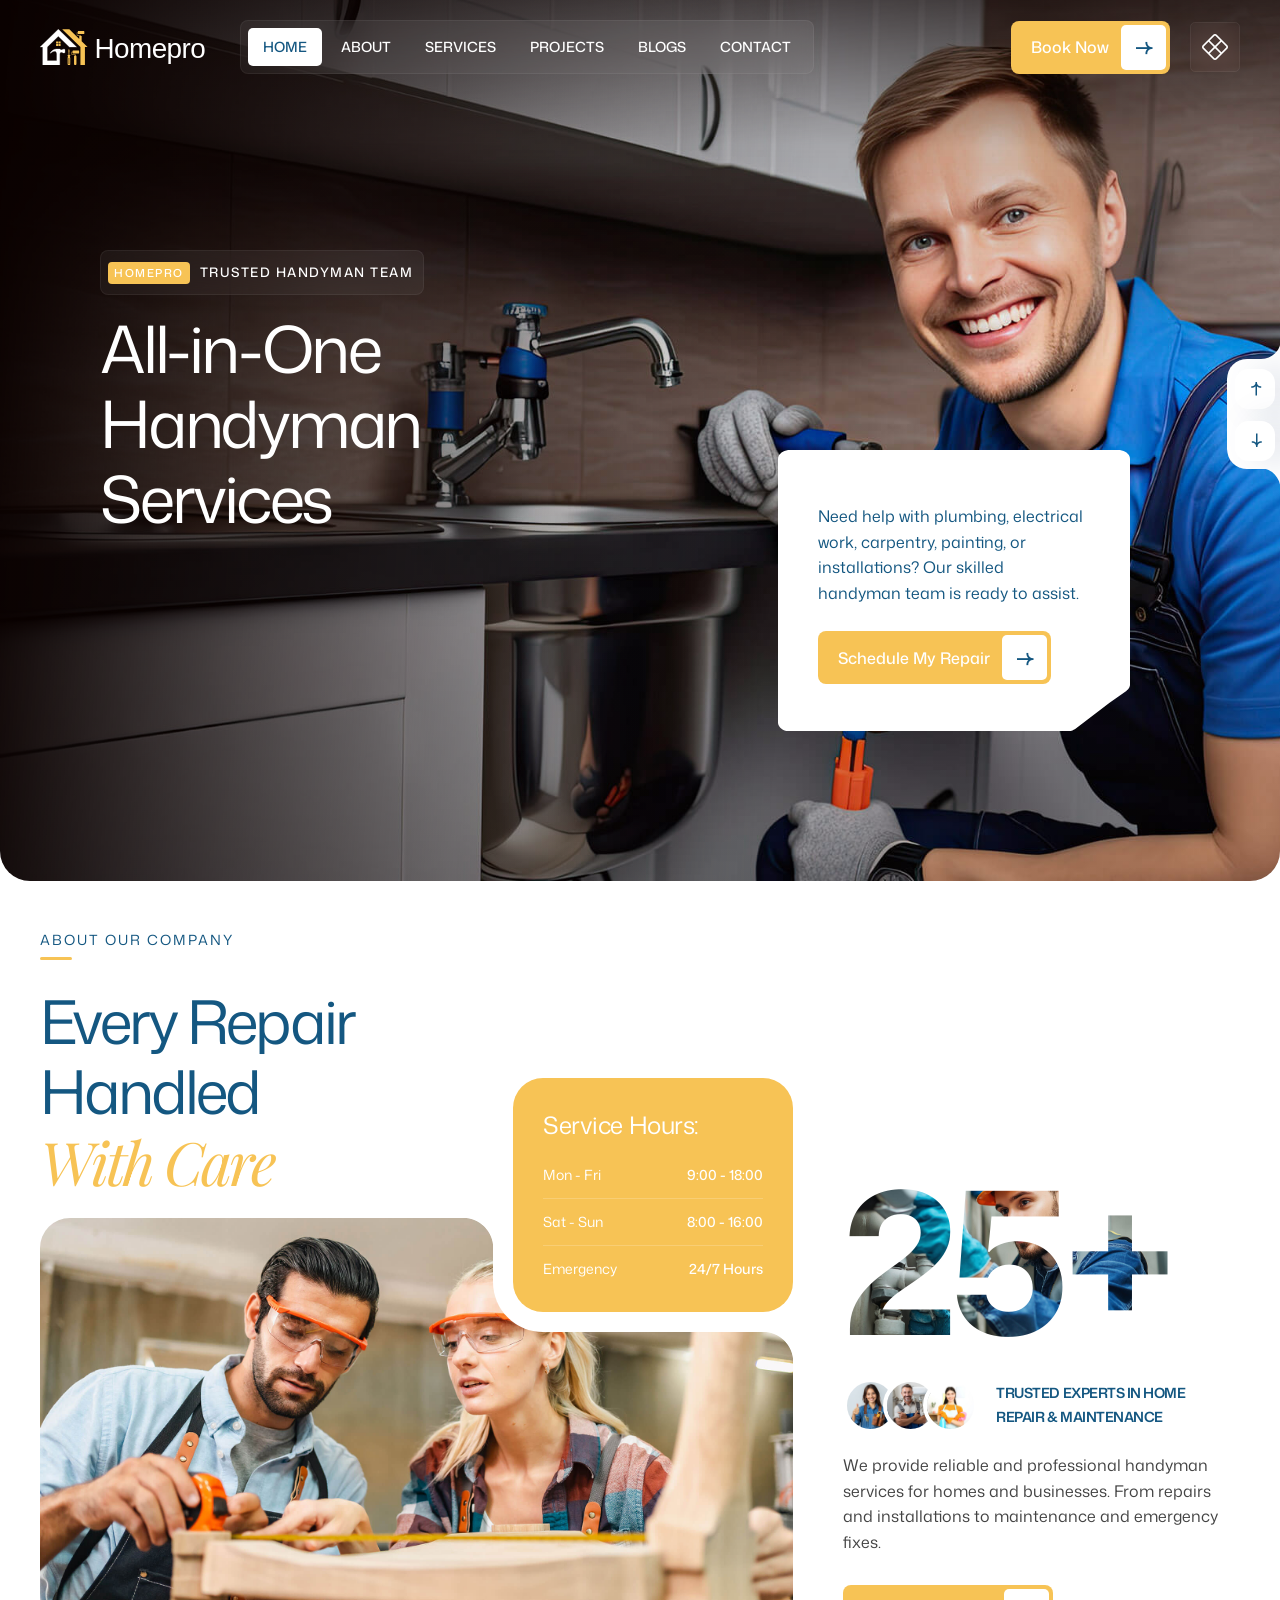
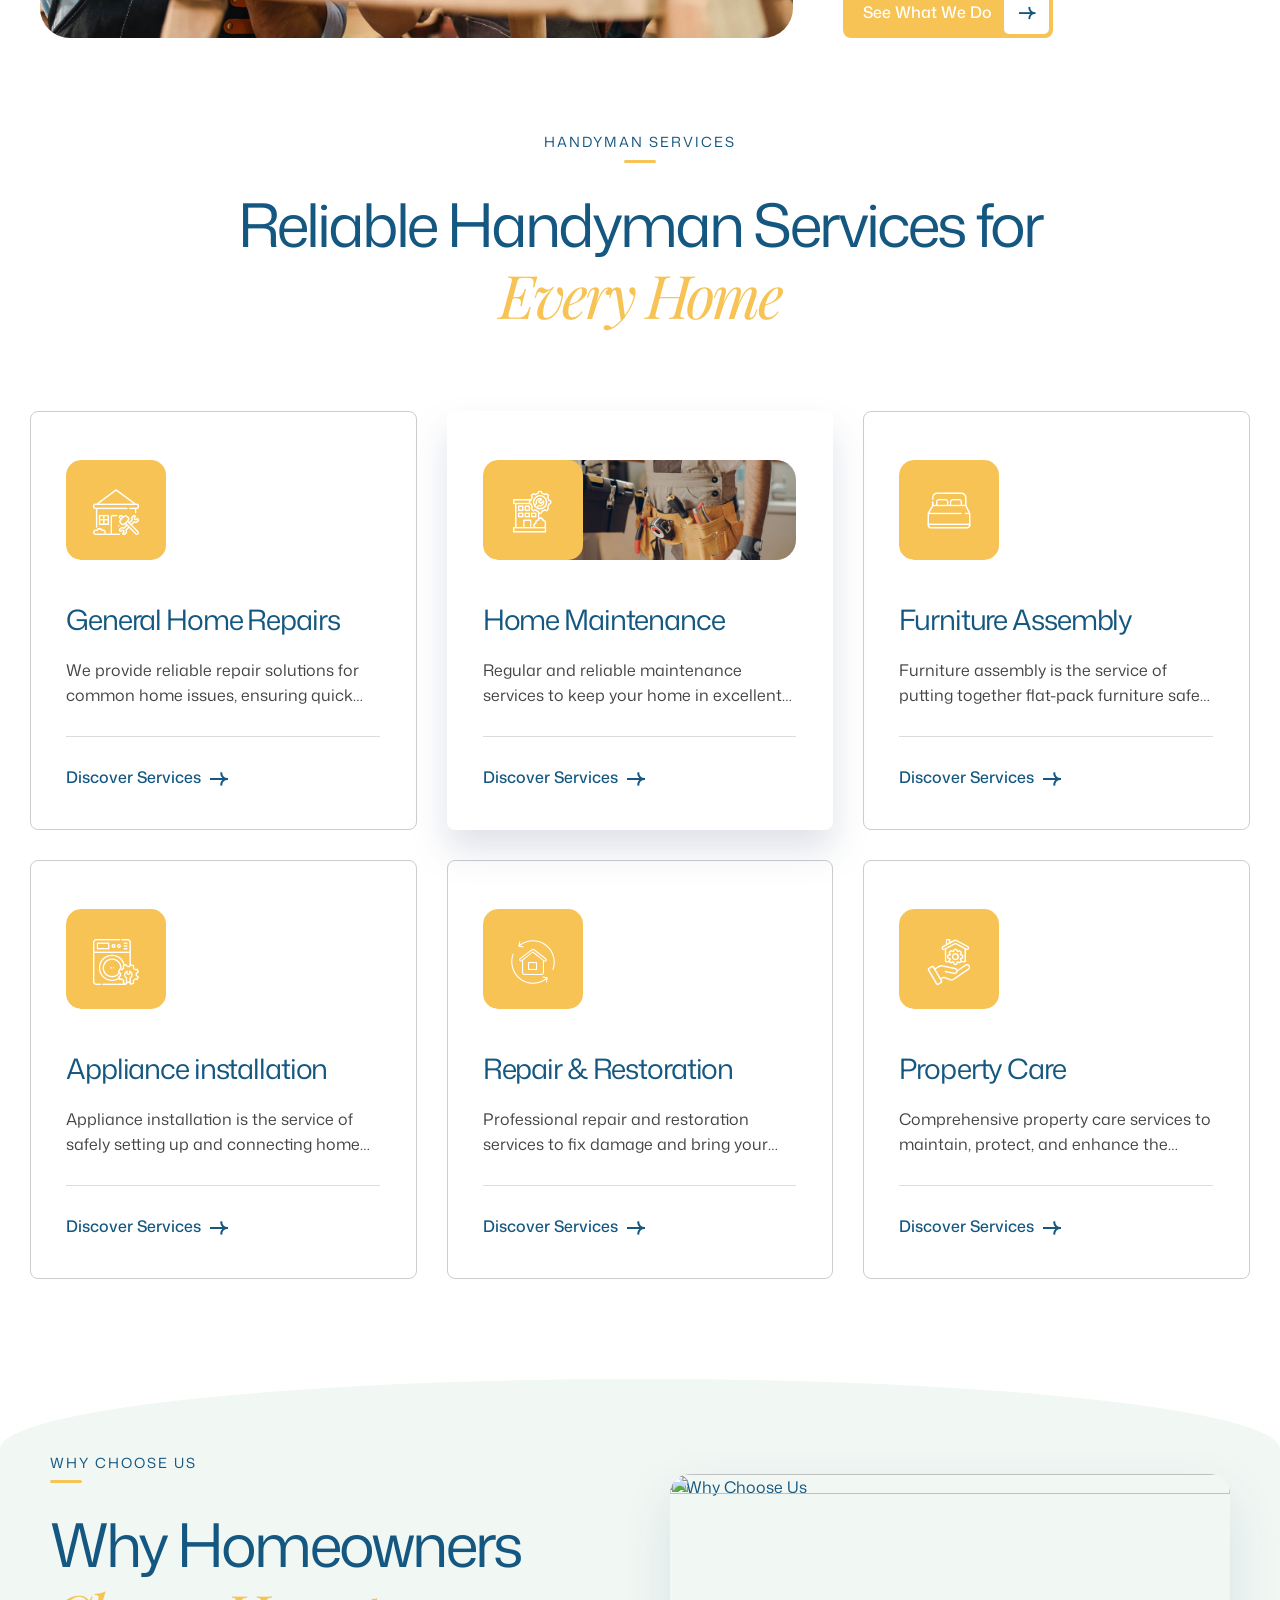
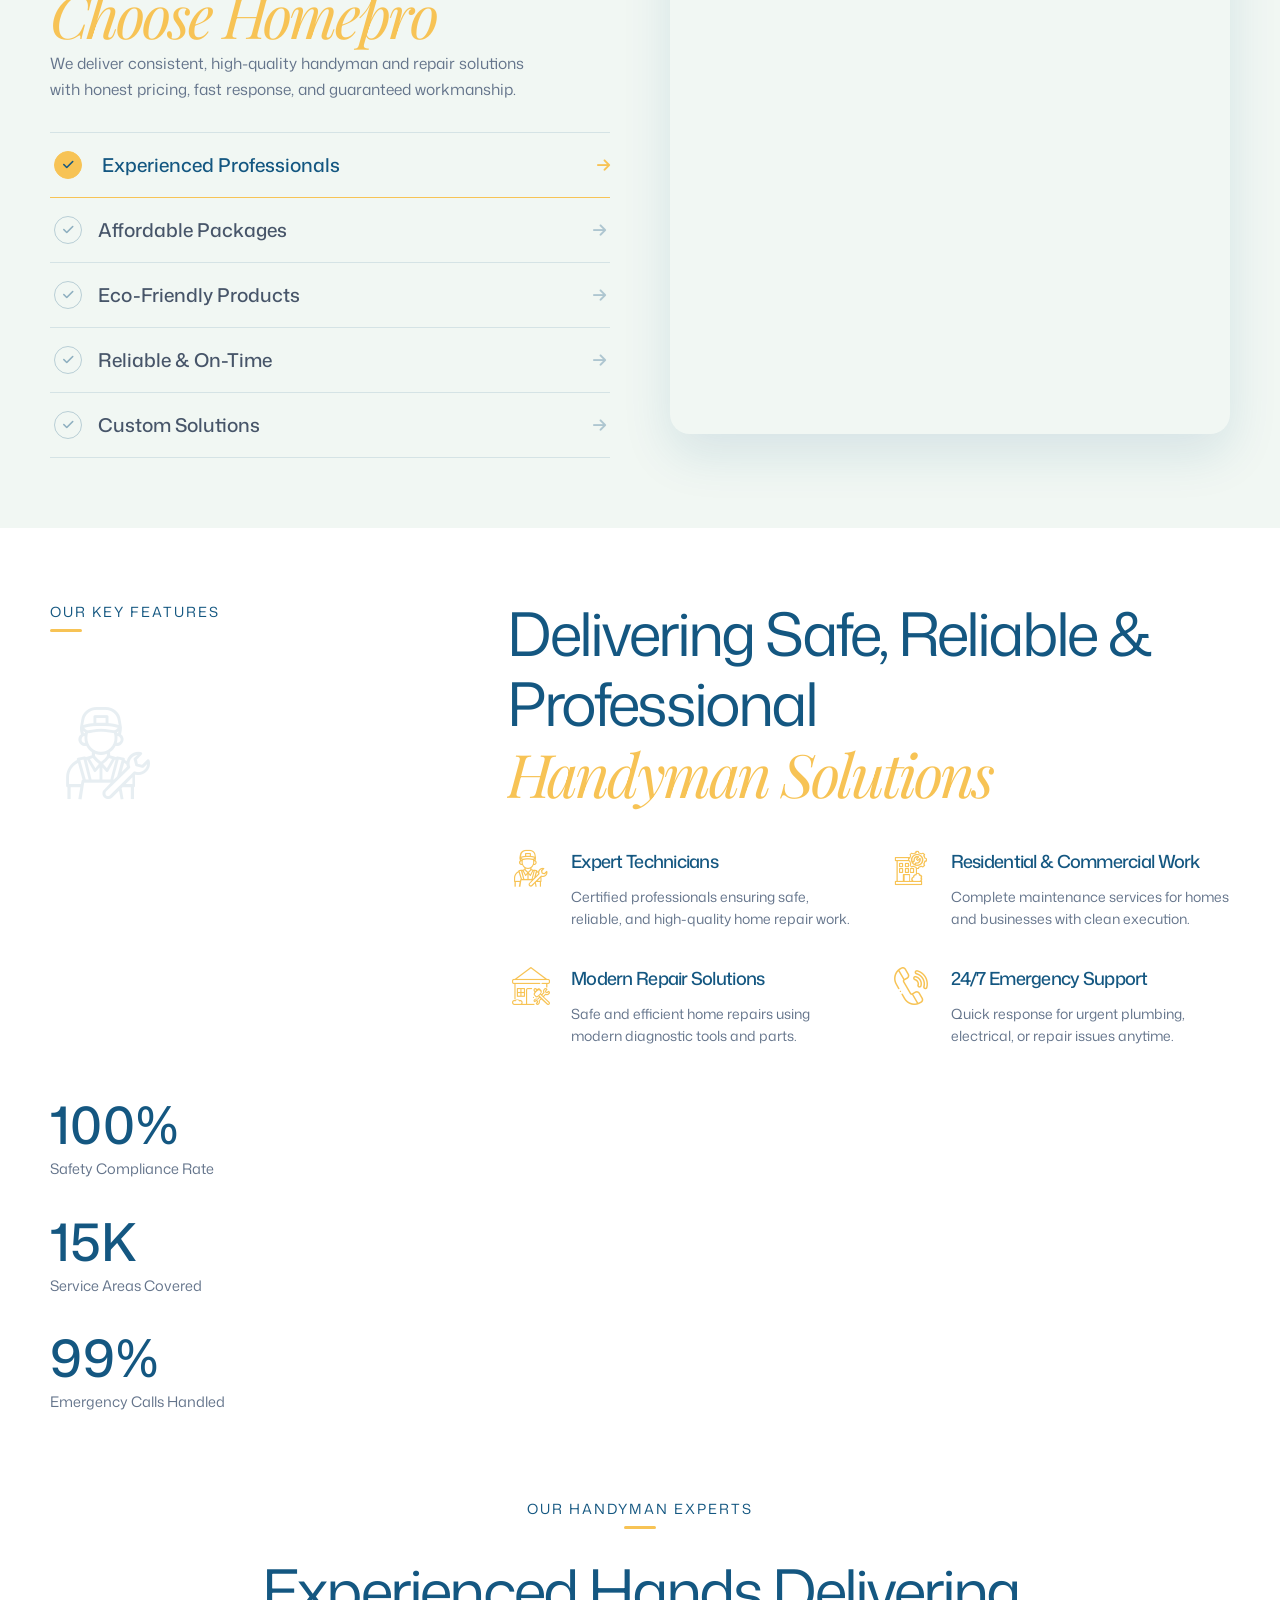
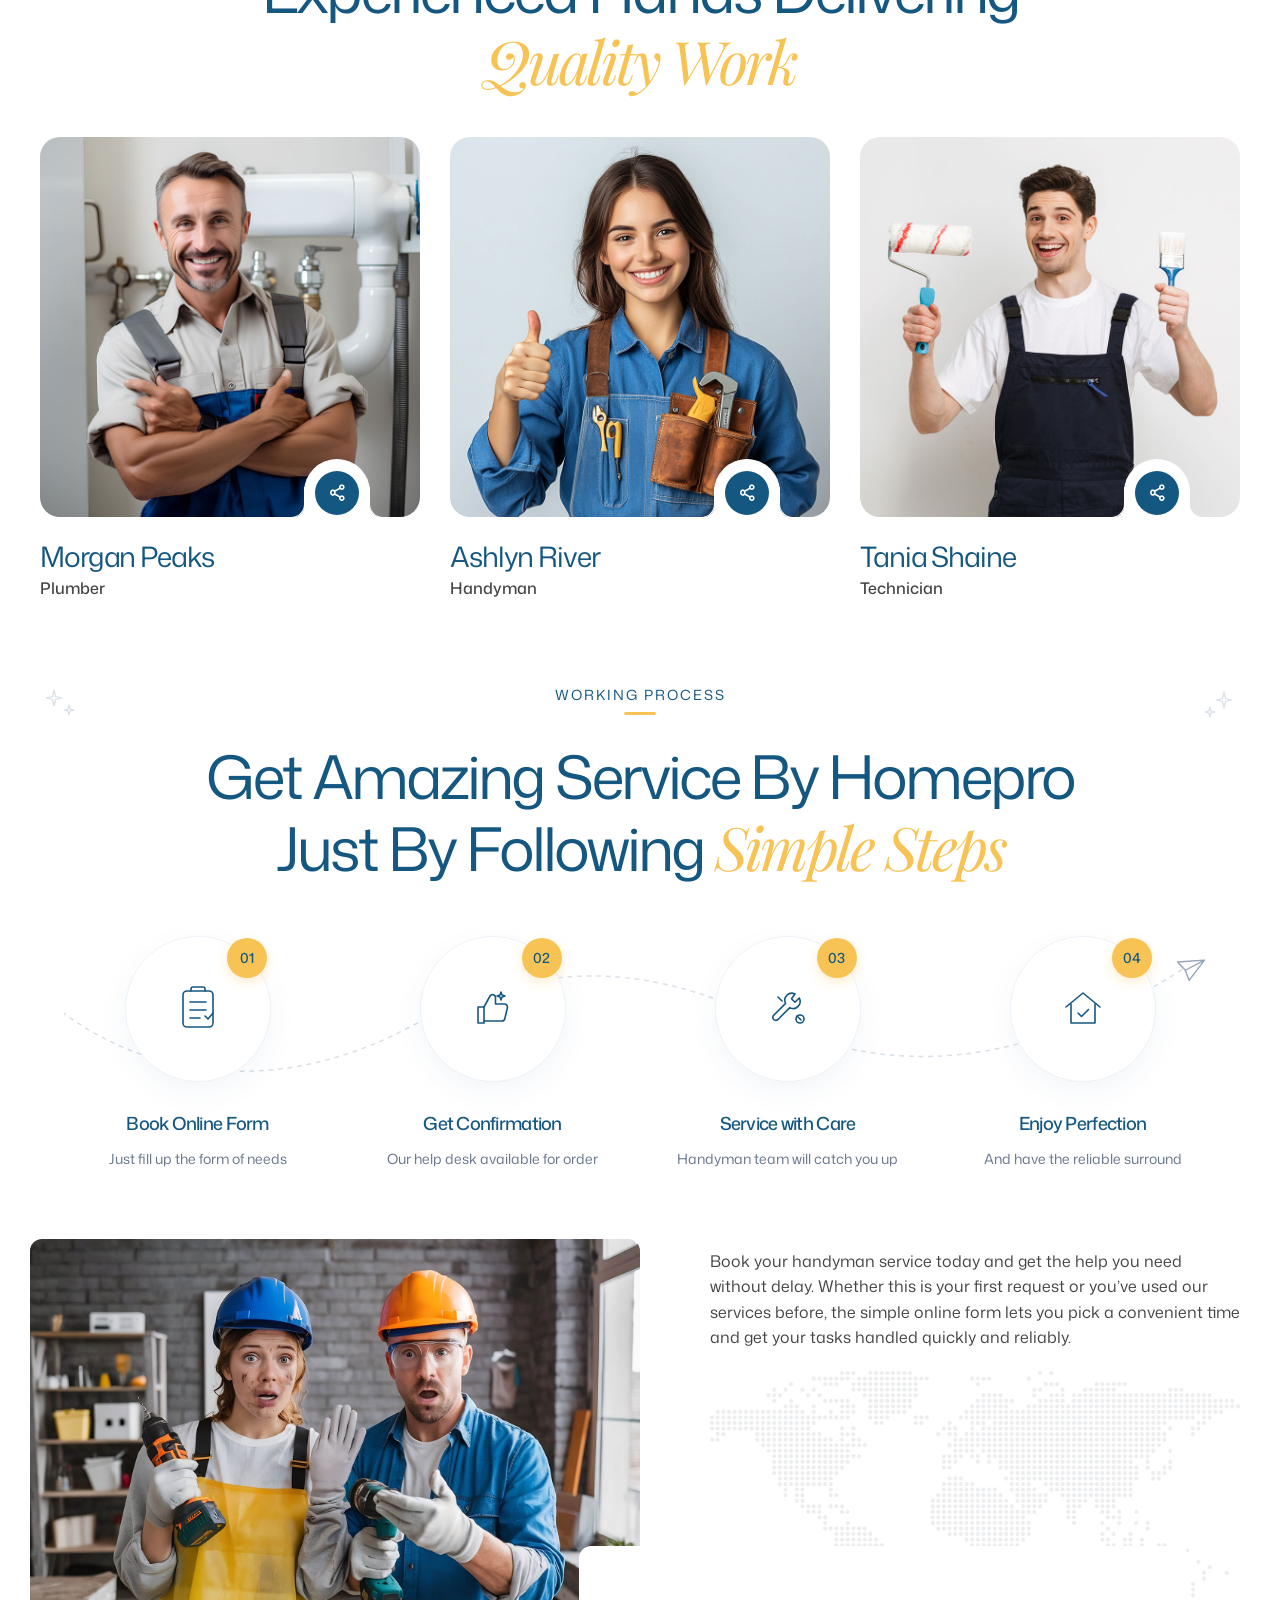
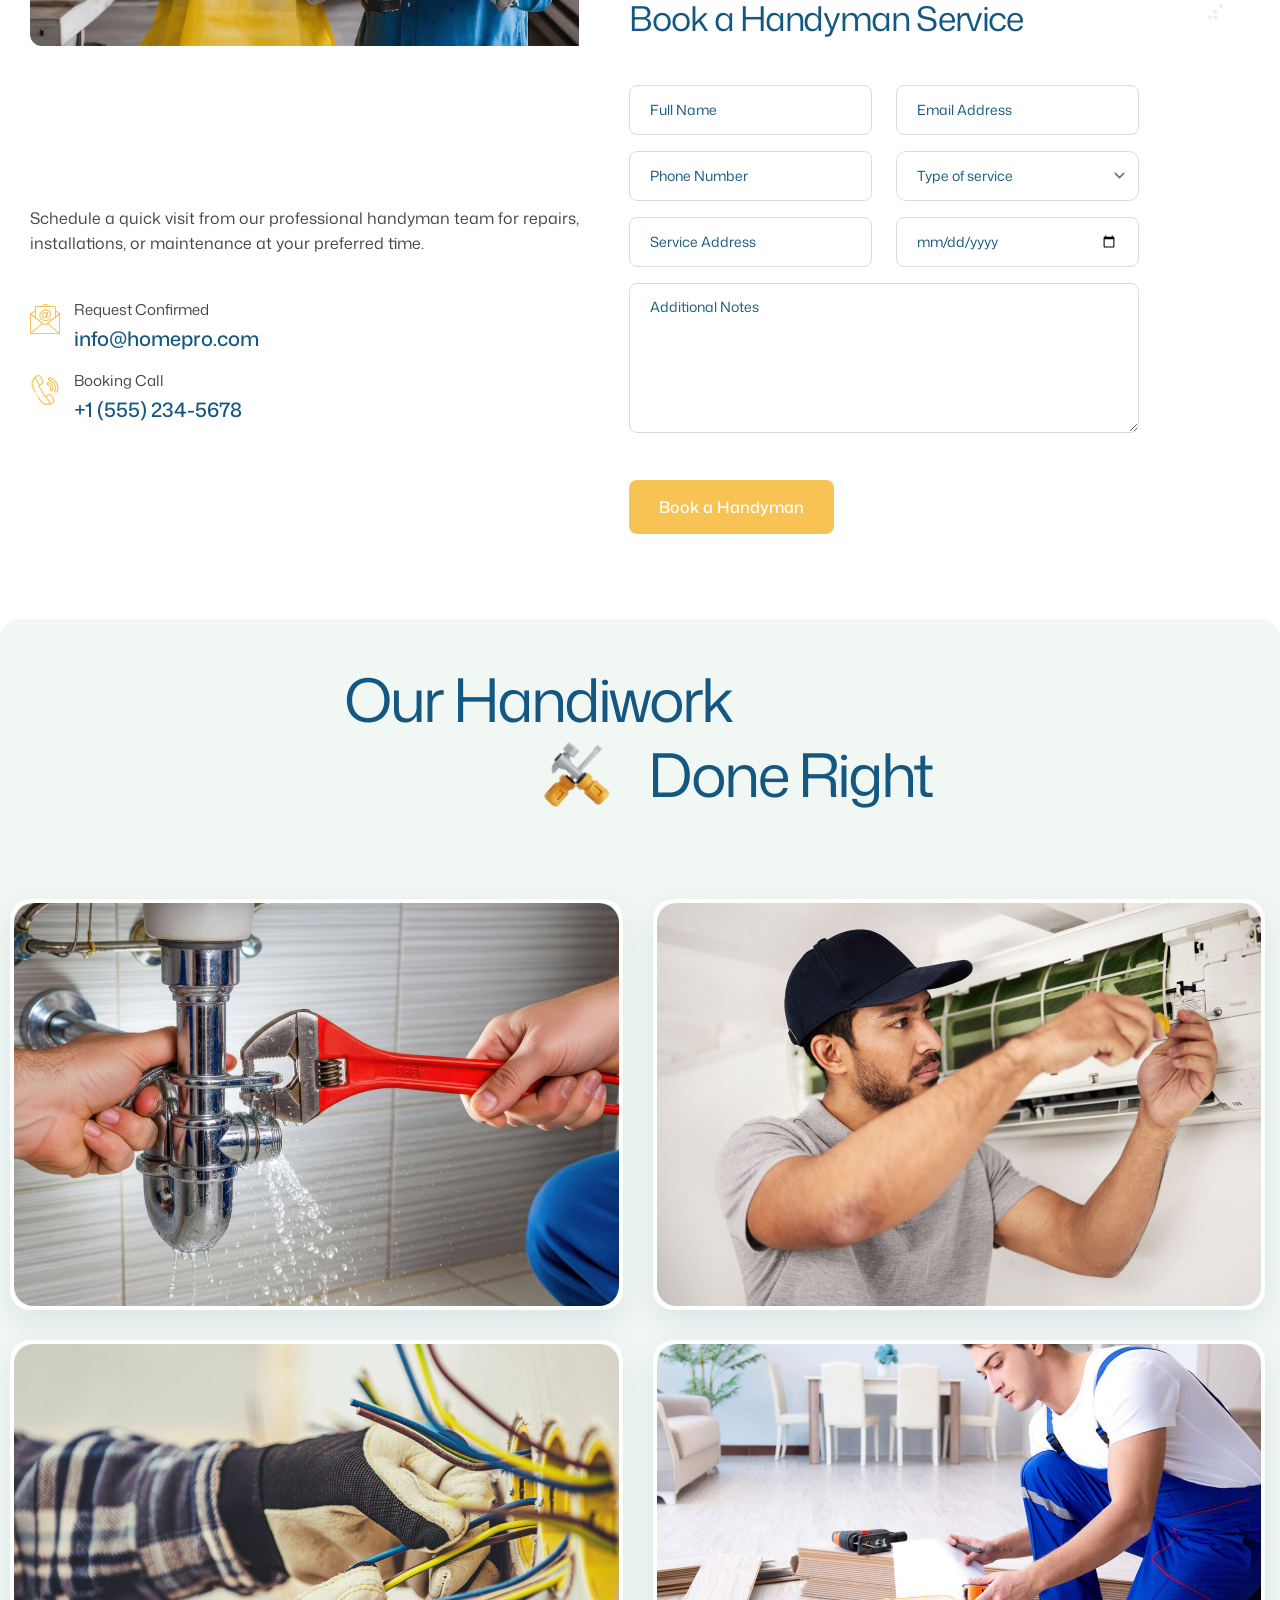
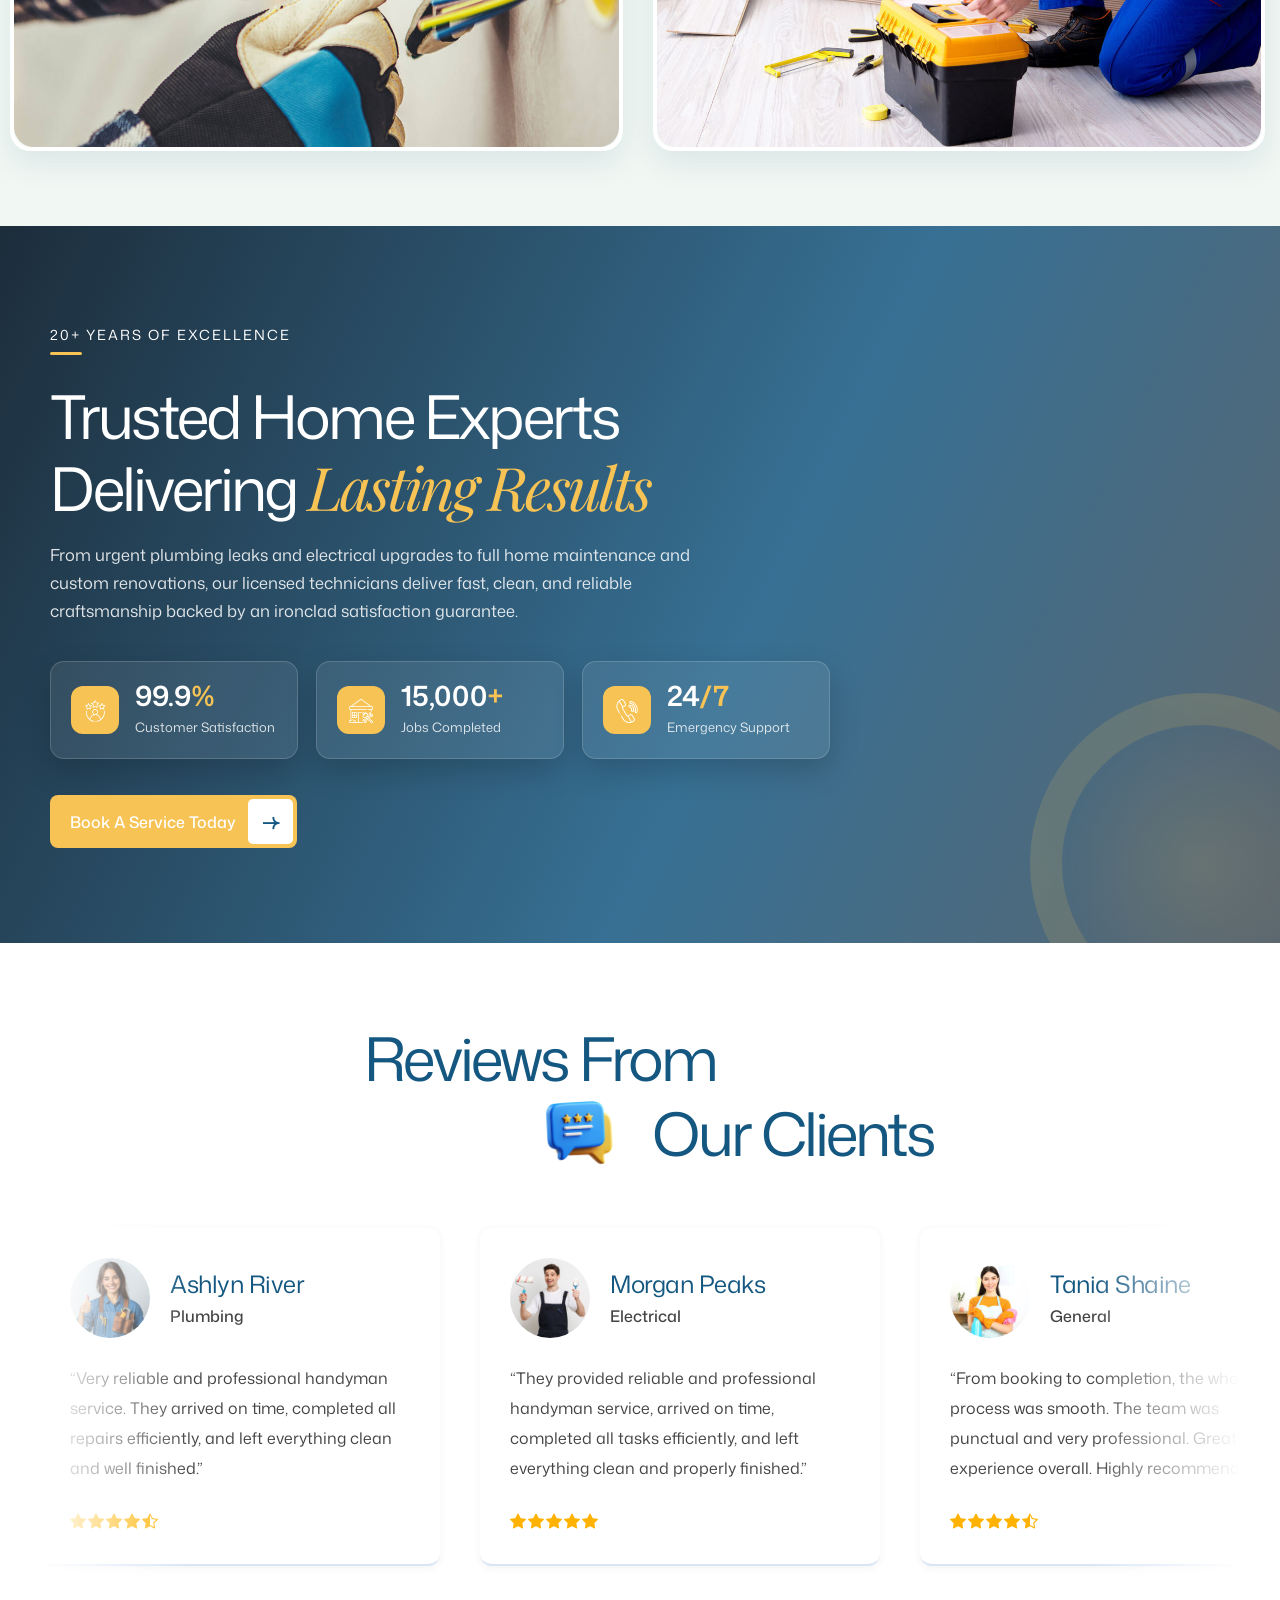
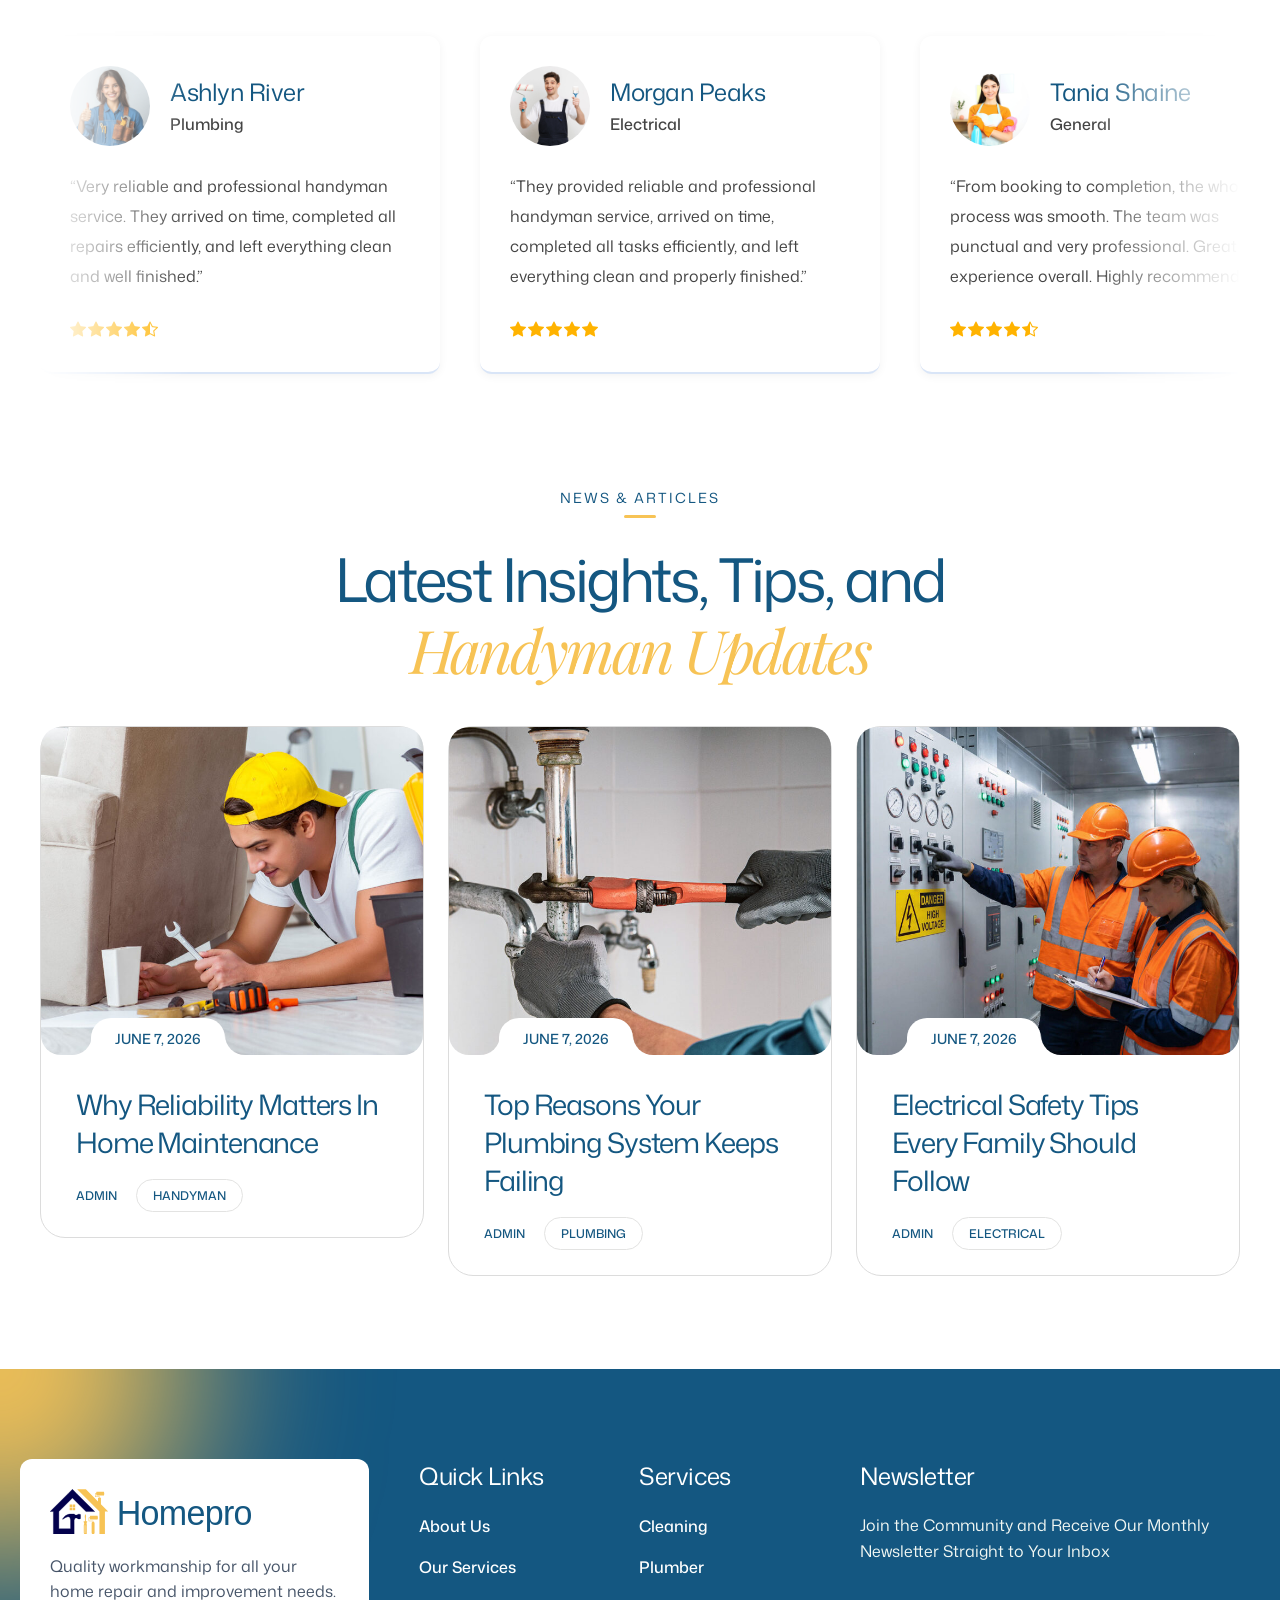
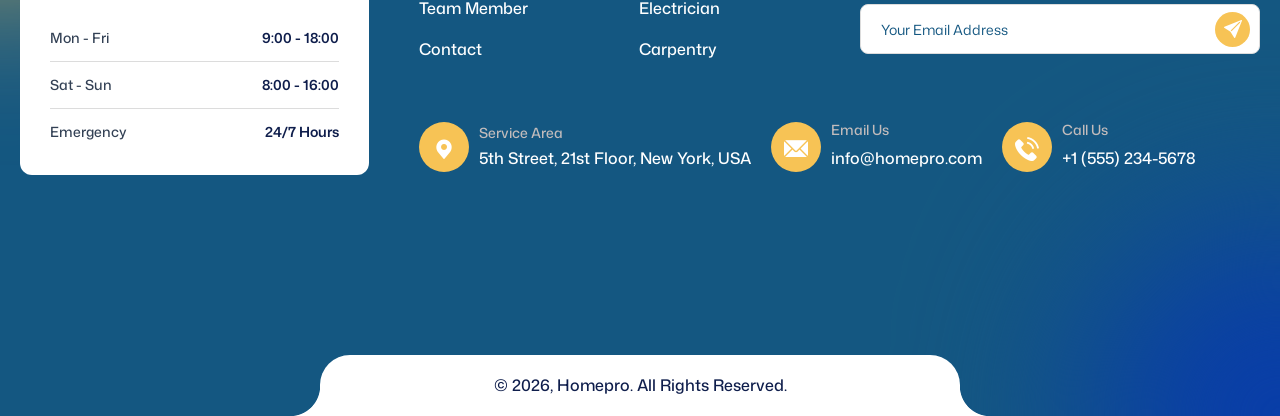
==== commit fa465b07: "Update contact phone number and Homepro email across all pages" ====
--- a/index.html
+++ b/index.html
@@ -1458,7 +1458,7 @@
         <div>
                             <span>Need a Hand?:</span>
             
-                            <a href="tel:12345678">12345678</a>
+                            <a href="tel:+15552345678">+1 (555) 234-5678</a>
                     </div>
     </div>
 				</div>
@@ -3157,7 +3157,7 @@
                 <div class="contact-details">
                                             <span class="contact-title d-block">Request Confirmed</span>
                     
-                                            <a class="contact-text" href="mailto:info@example.com">info@example.com</a>
+                                            <a class="contact-text" href="mailto:info@homepro.com">info@homepro.com</a>
                                     </div>
             </li>
             </ul>
@@ -3178,7 +3178,7 @@
                 <div class="contact-details">
                                             <span class="contact-title d-block">Booking Call</span>
                     
-                                            <a class="contact-text" href="tel:12345678">12345678</a>
+                                            <a class="contact-text" href="tel:+15552345678">+1 (555) 234-5678</a>
                                     </div>
             </li>
             </ul>
@@ -4075,7 +4075,7 @@
                 <div class="contact-details">
                                             <span class="contact-title d-block">Email Us:</span>
                     
-                                            <a class="contact-text" href="mailto:info@example.com">info@example.com</a>
+                                            <a class="contact-text" href="mailto:info@homepro.com">info@homepro.com</a>
                                     </div>
             </li>
                     <li class="d-flex">
@@ -4085,7 +4085,7 @@
                 <div class="contact-details">
                                             <span class="contact-title d-block">Call Us:</span>
                     
-                                            <a class="contact-text" href="tel:12345678">12345678</a>
+                                            <a class="contact-text" href="tel:+15552345678">+1 (555) 234-5678</a>
                                     </div>
             </li>
             </ul>
@@ -4273,7 +4273,7 @@
                 <div class="contact-details">
                                             <span class="contact-title d-block"> Email Us</span>
                     
-                                            <a class="contact-text" href="mailto:info@example.com">info@example.com</a>
+                                            <a class="contact-text" href="mailto:info@homepro.com">info@homepro.com</a>
                                     </div>
             </li>
             </ul>
@@ -4294,7 +4294,7 @@
                 <div class="contact-details">
                                             <span class="contact-title d-block">Call Us</span>
                     
-                                            <a class="contact-text" href="tel:12345678">12345678</a>
+                                            <a class="contact-text" href="tel:+15552345678">+1 (555) 234-5678</a>
                                     </div>
             </li>
             </ul>
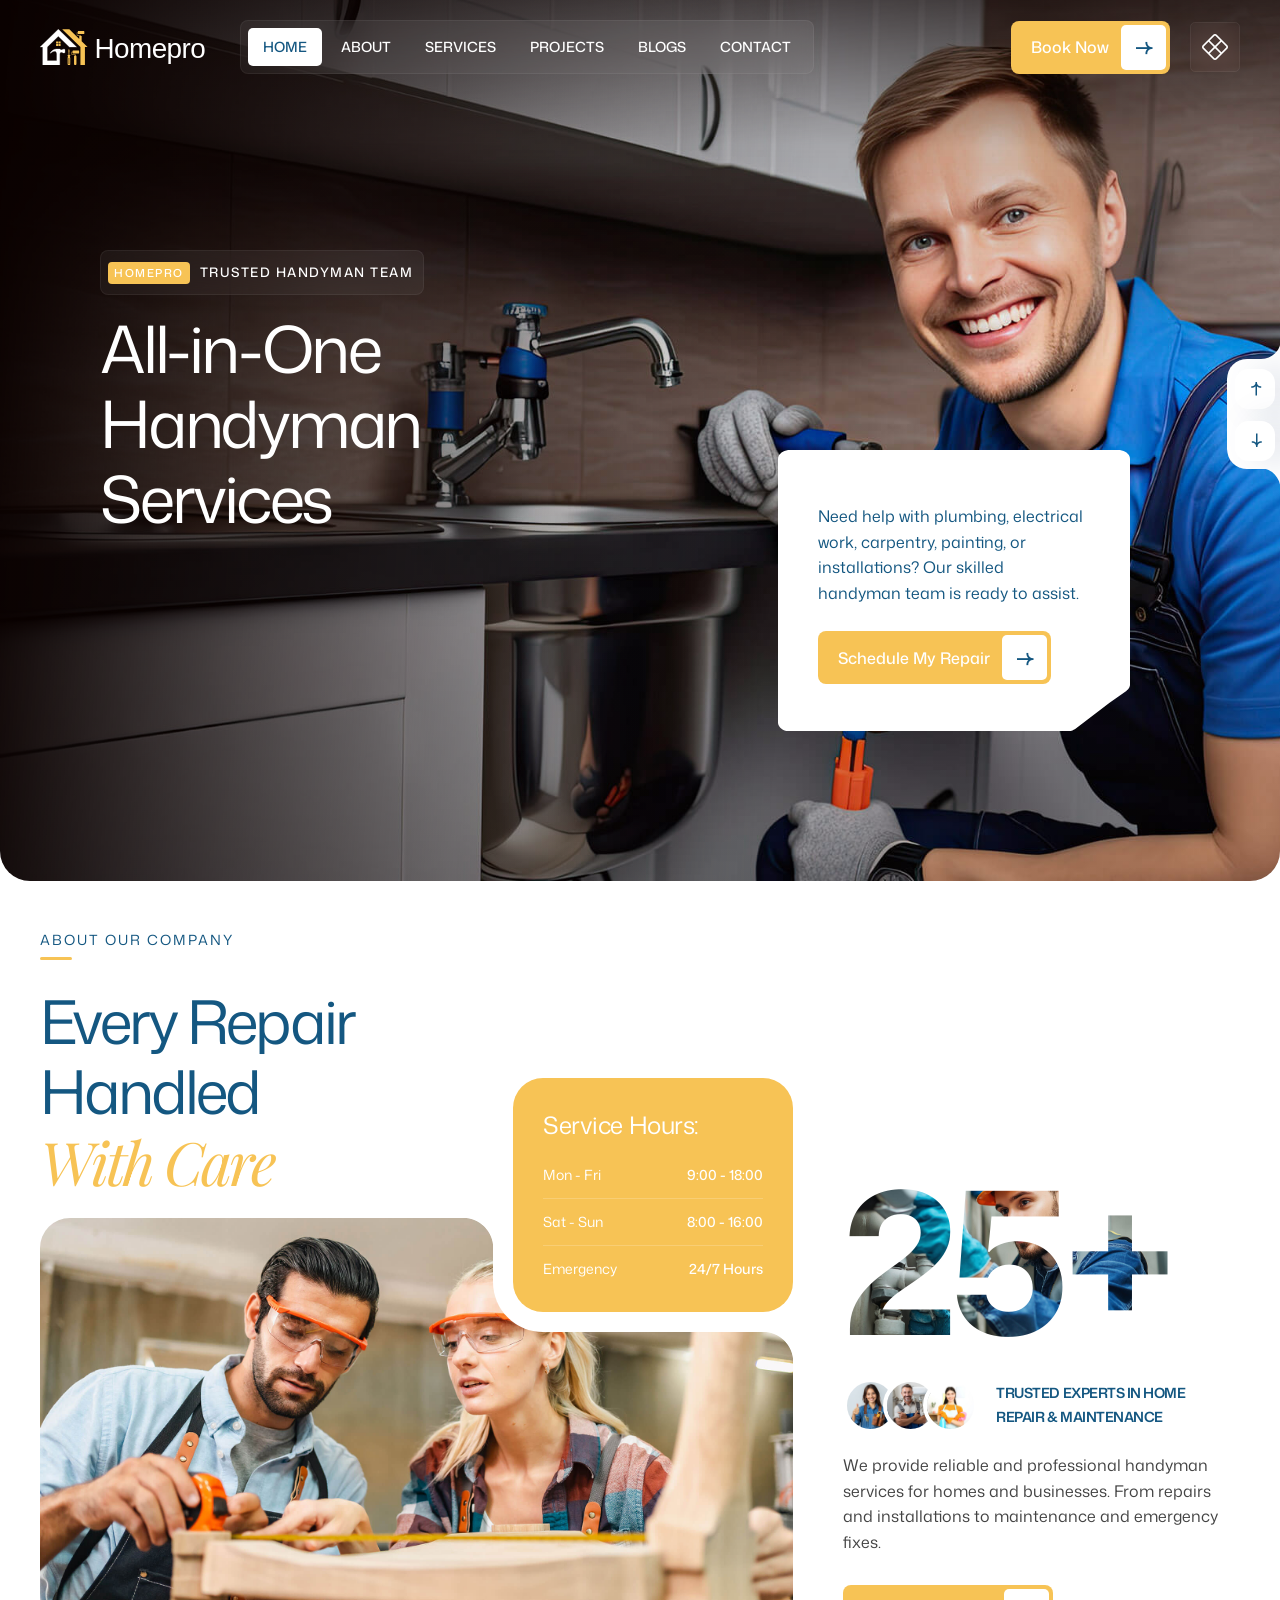
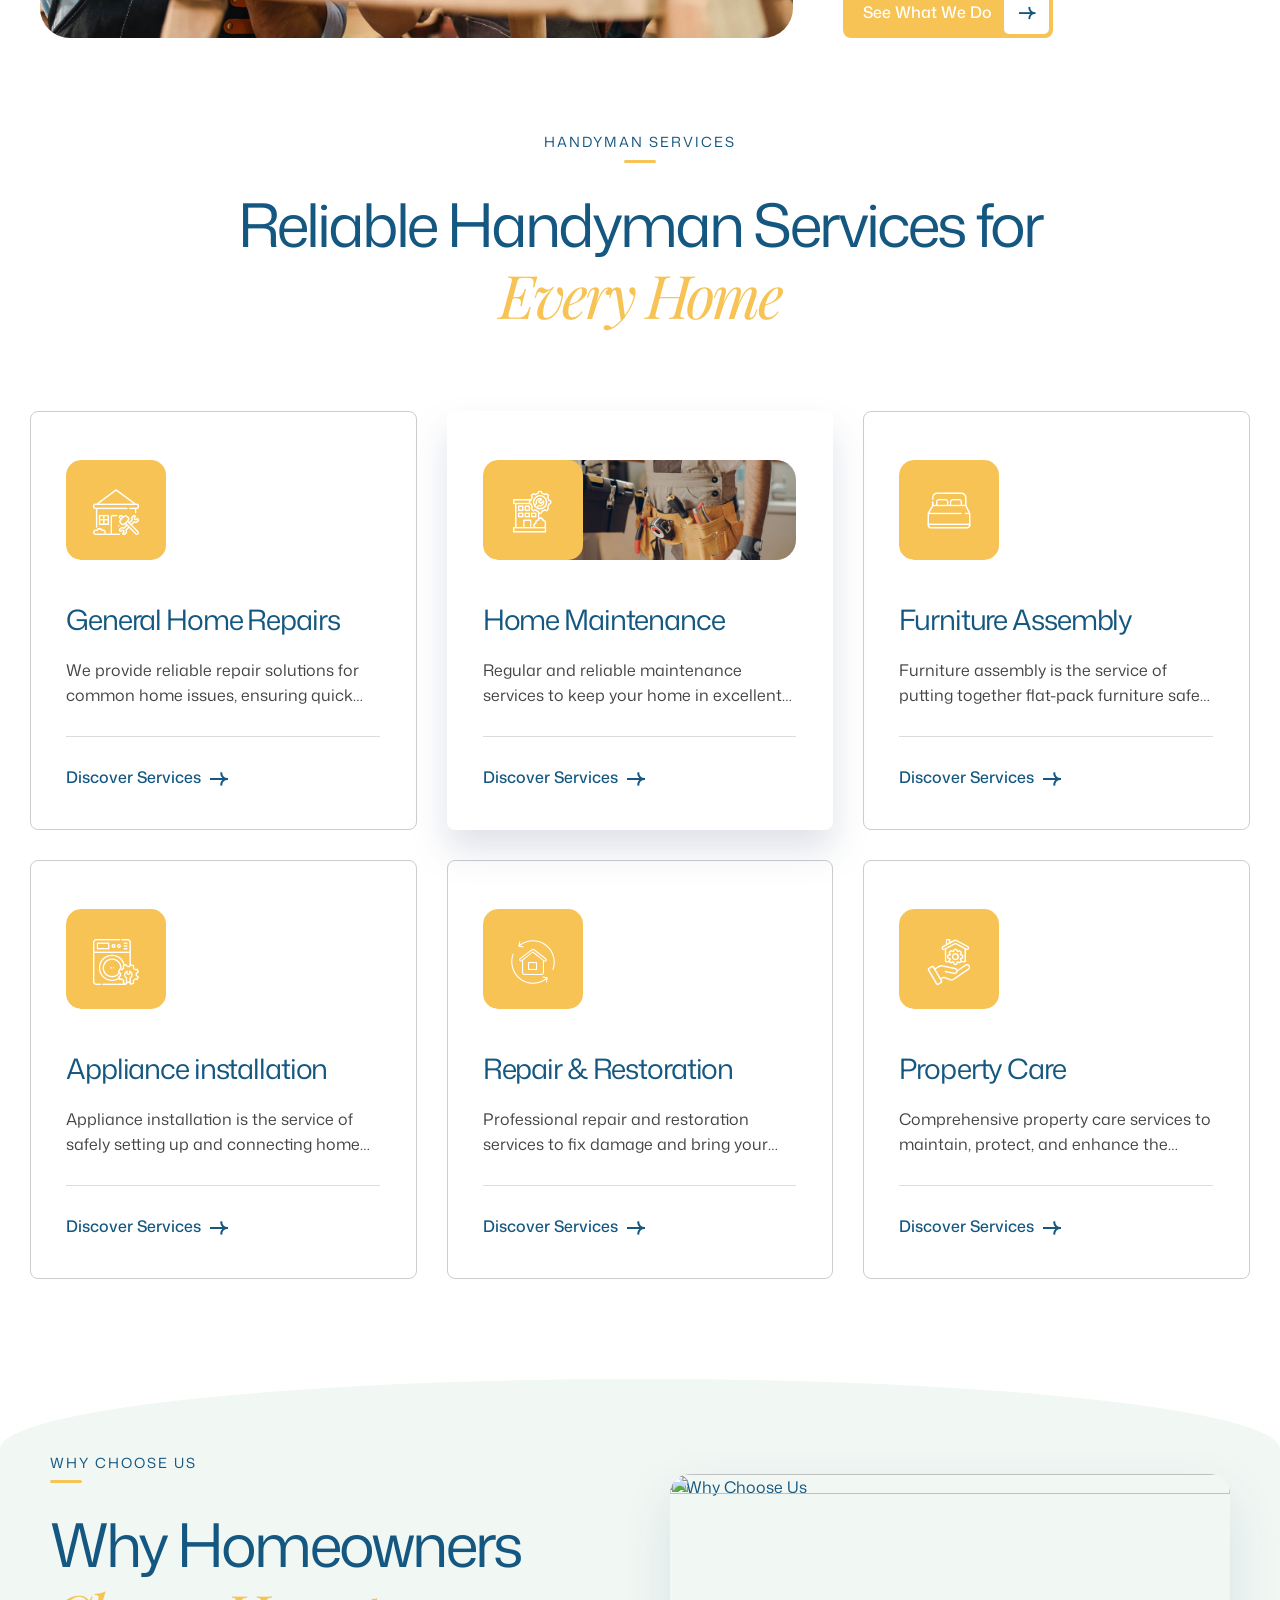
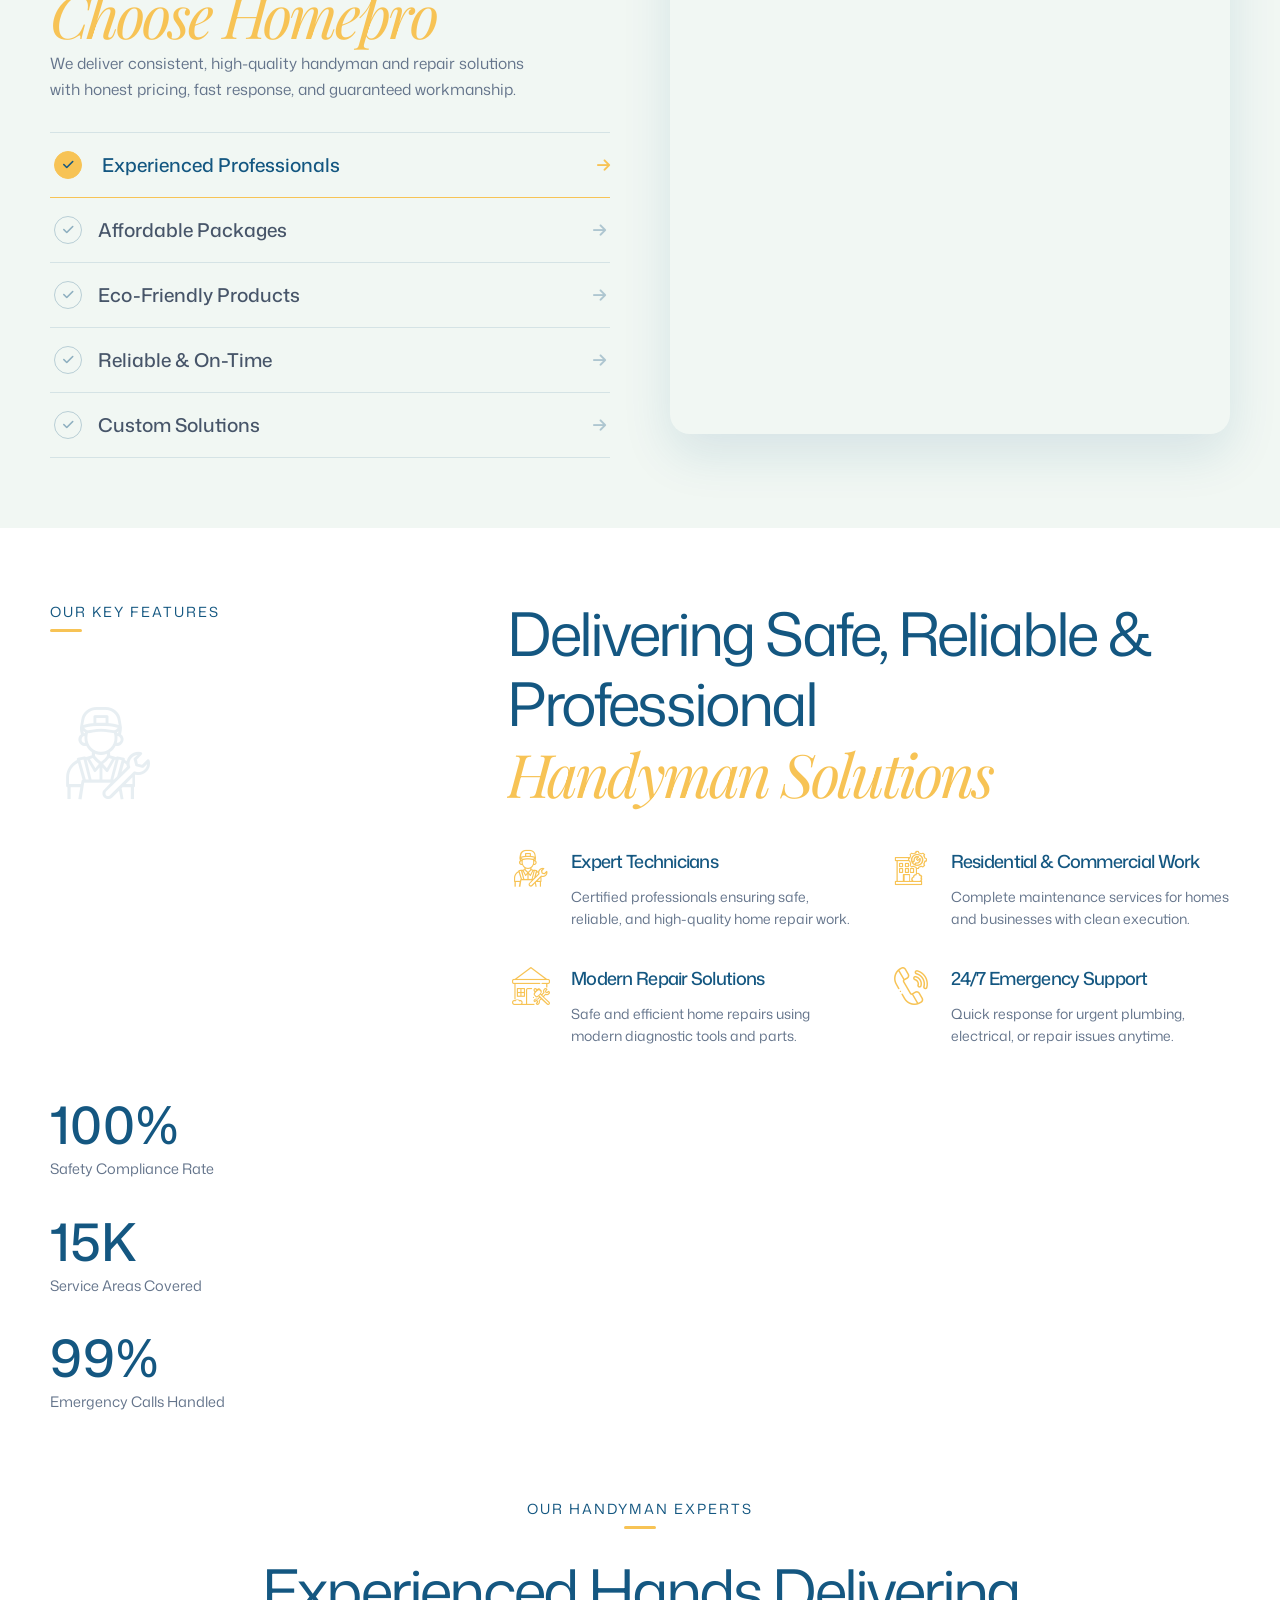
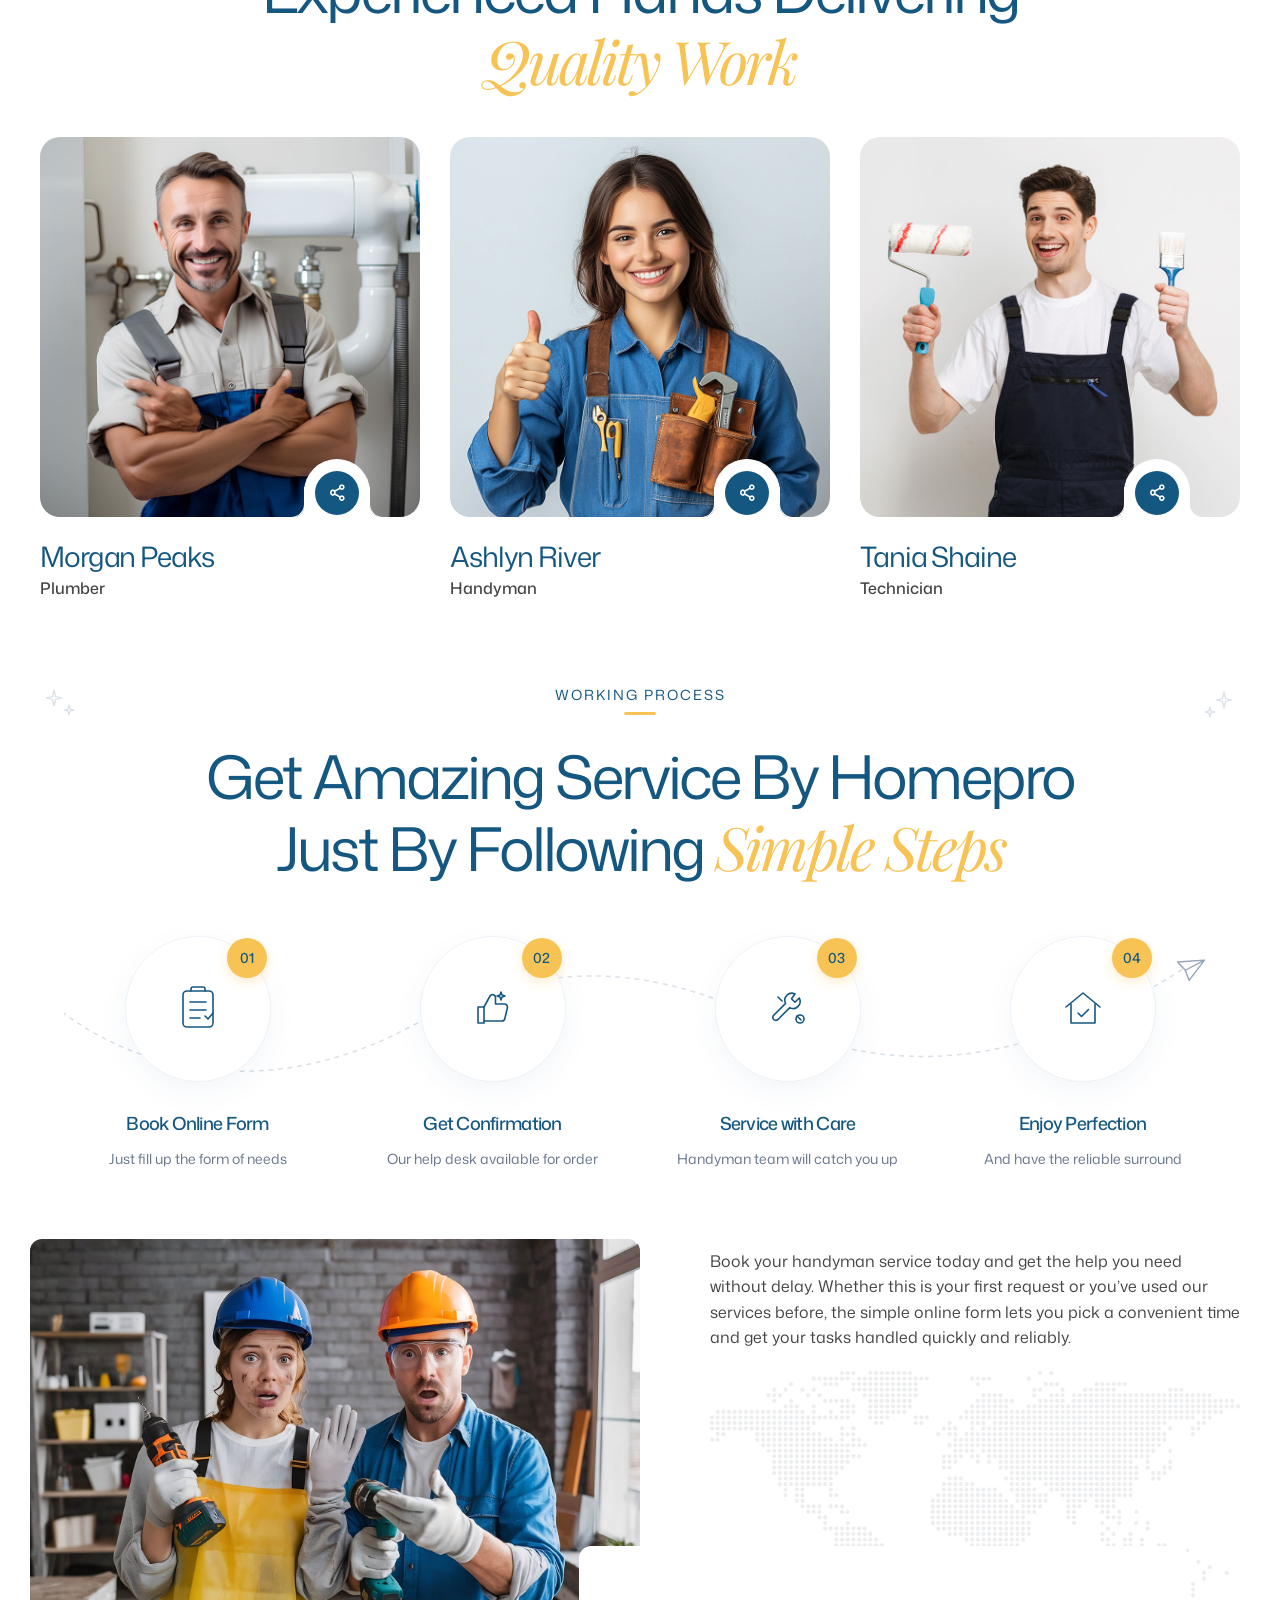
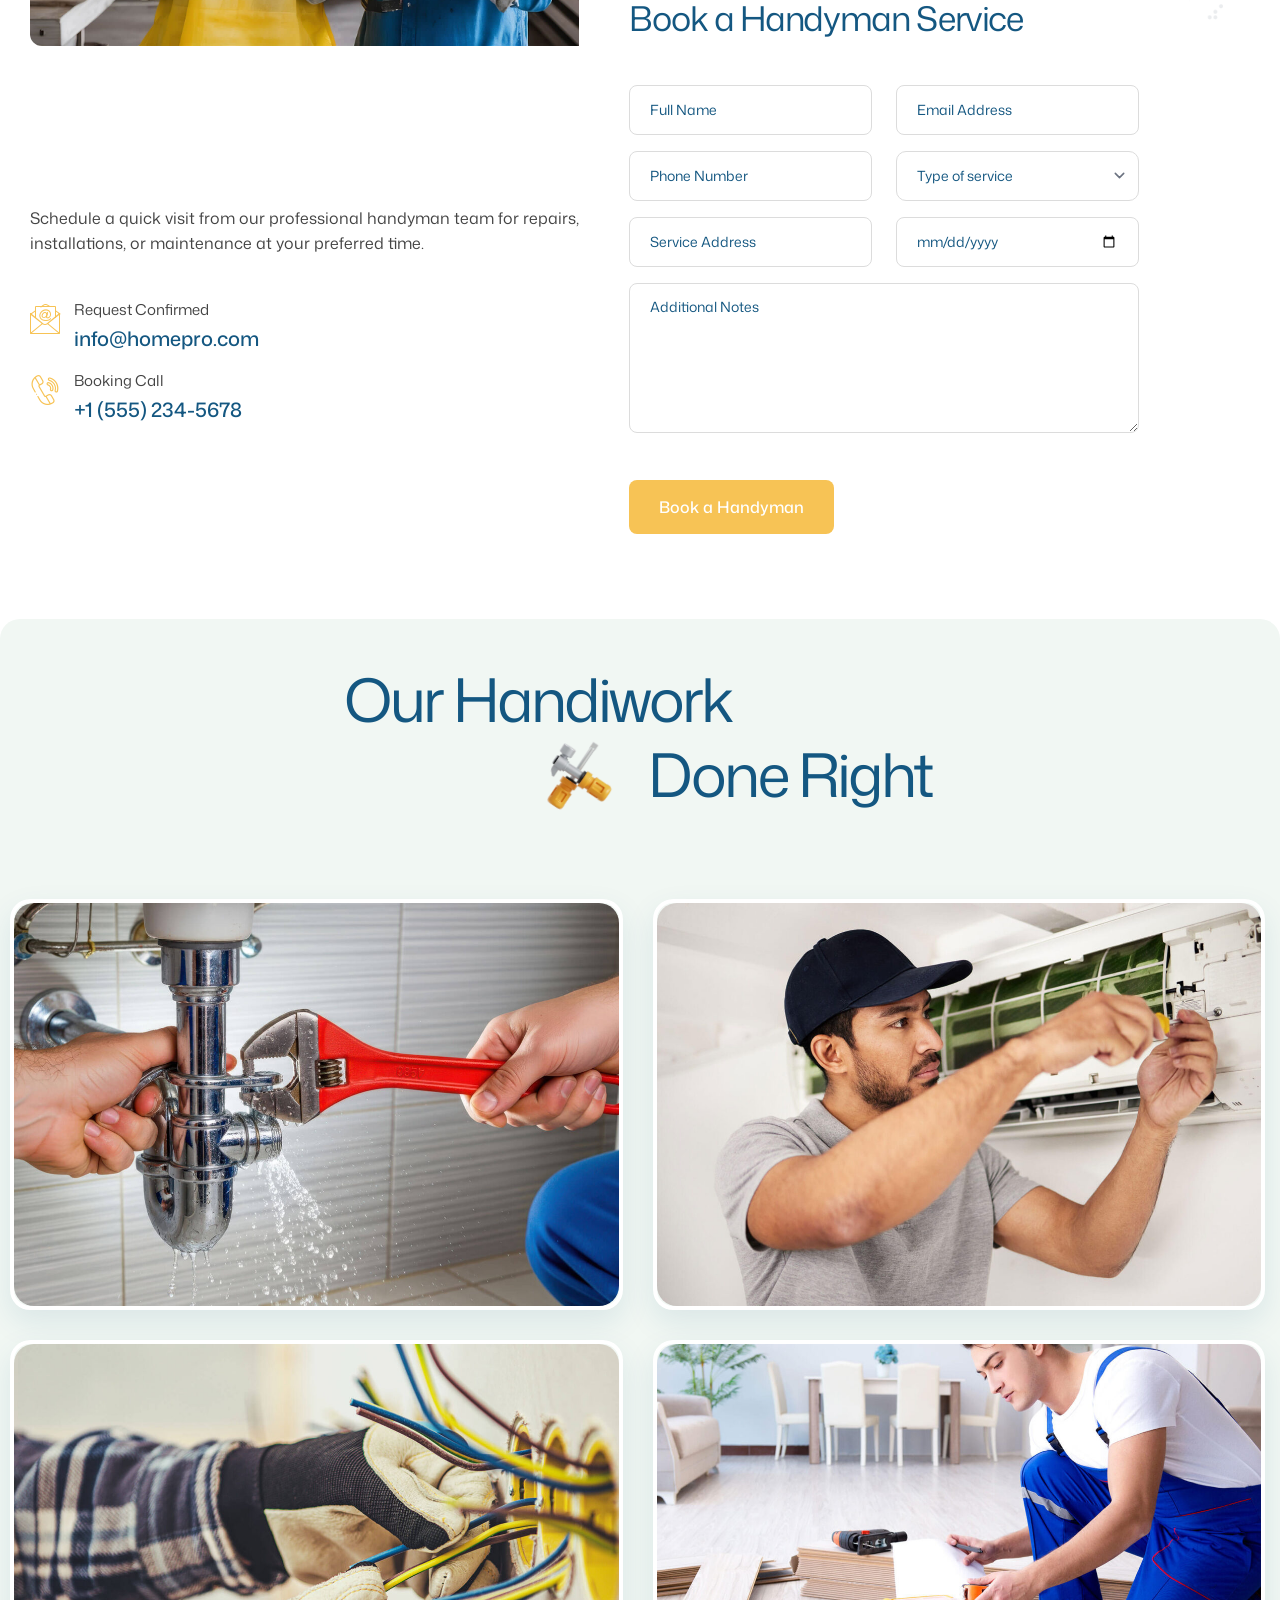
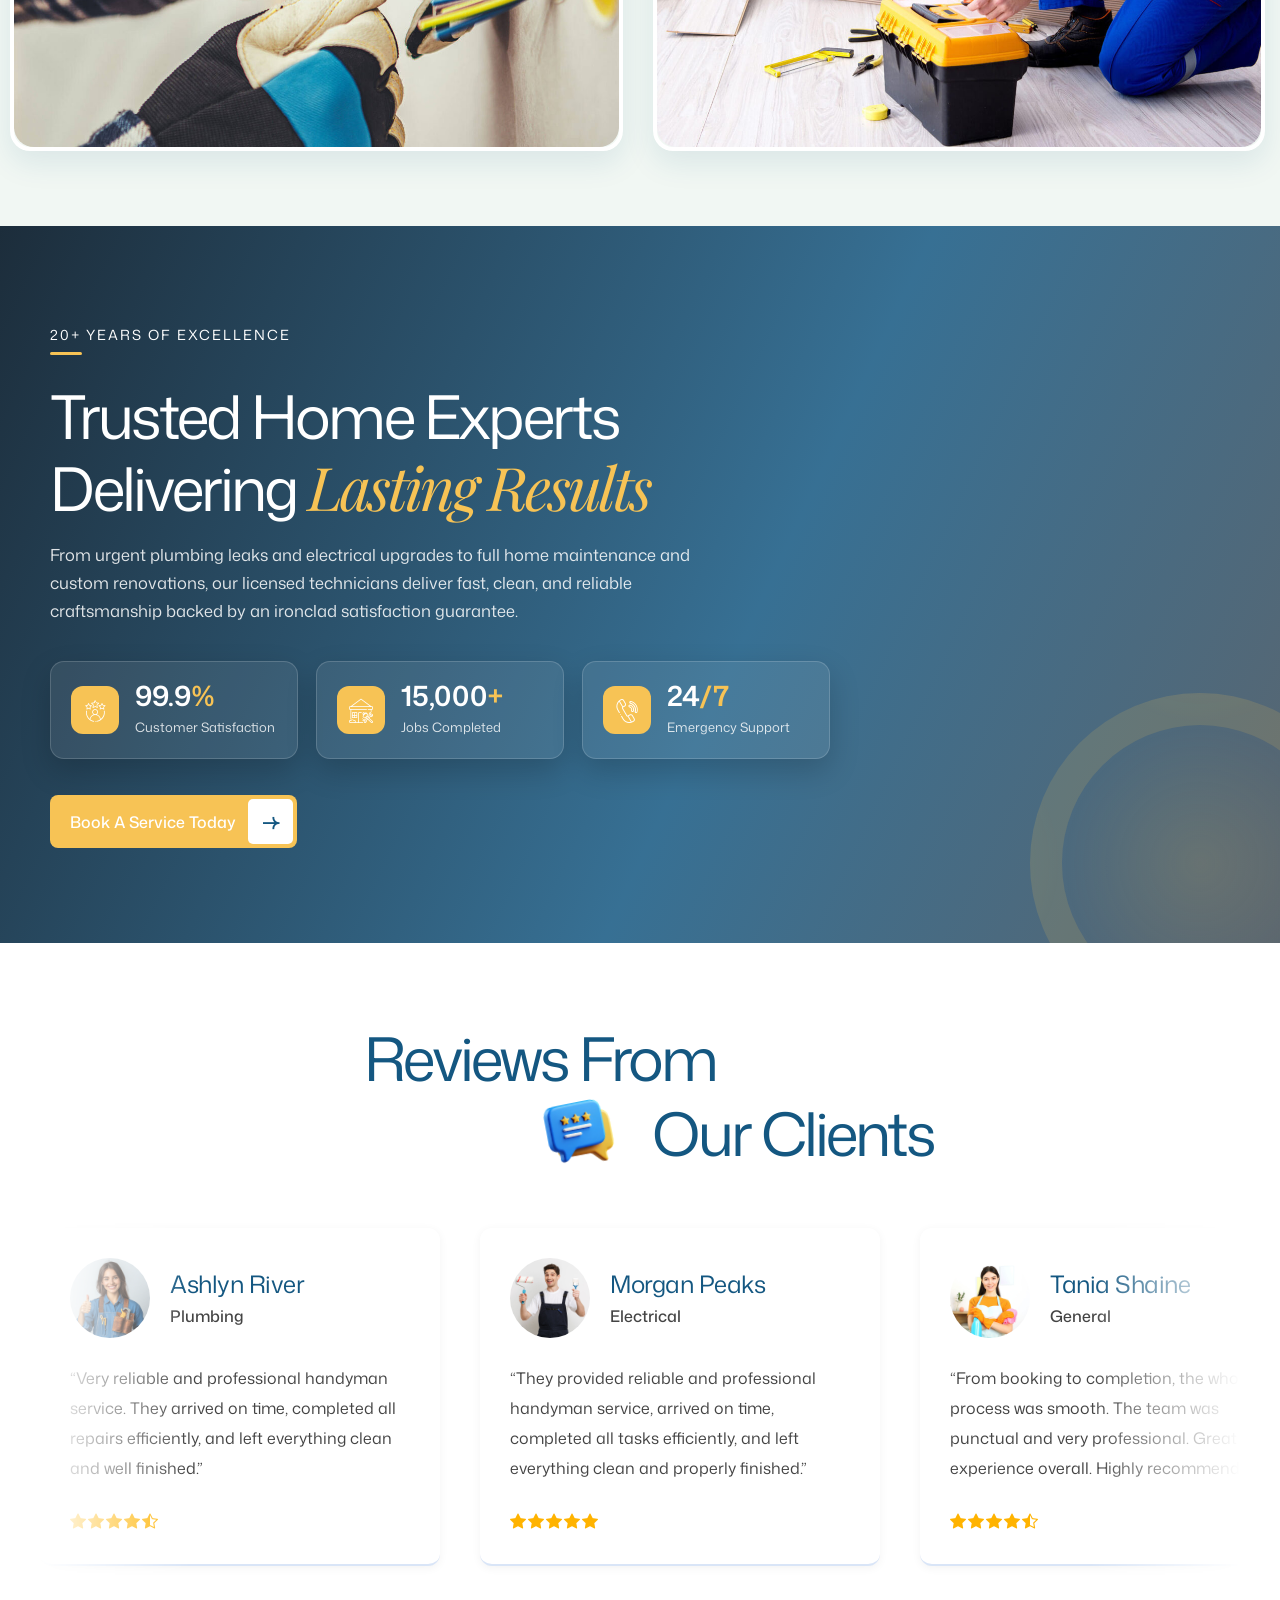
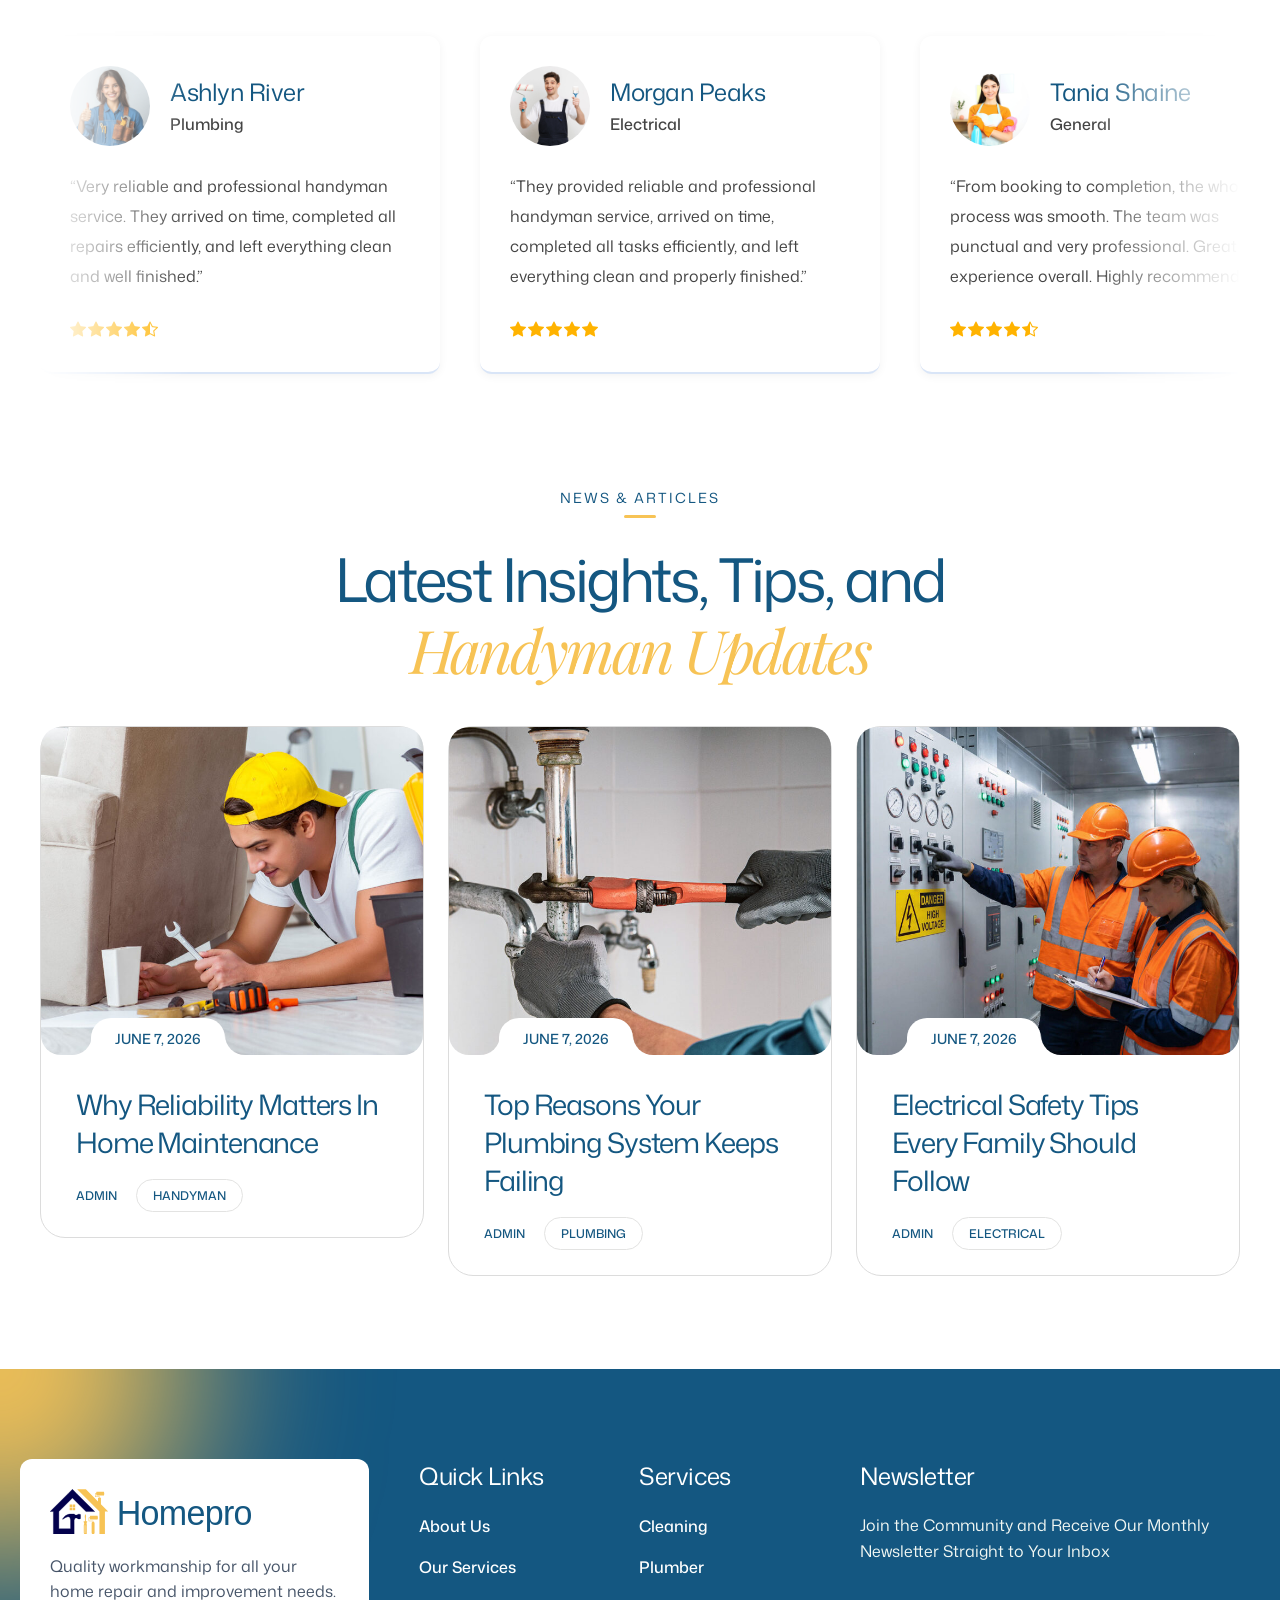
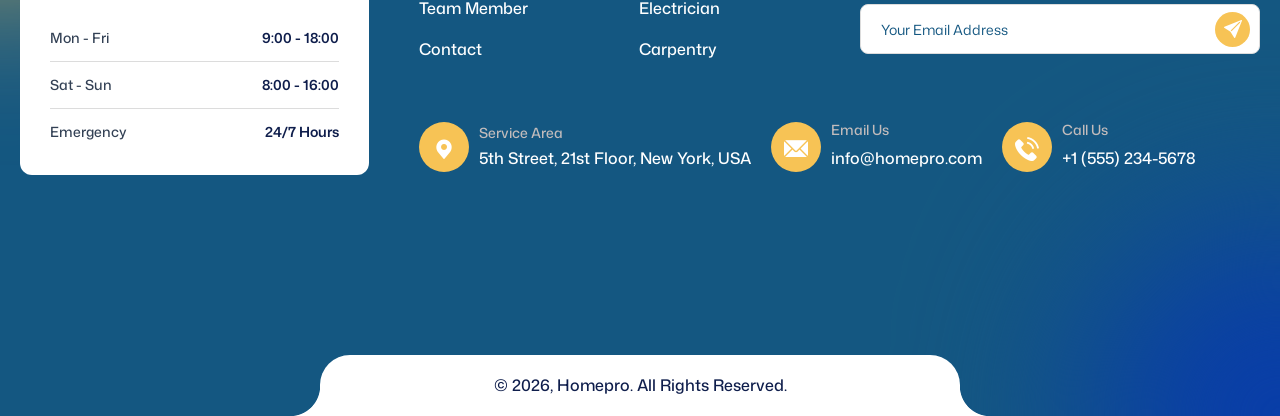
==== commit 7a1fbb54: "Add sliding underline hover animation to footer links" ====
--- a/index.html
+++ b/index.html
@@ -1265,6 +1265,26 @@
 }
 #colophon a:hover {
     color: #F7C355 !important;
+}
+#colophon .footer-menu > li > a {
+    position: relative !important;
+    display: inline-block !important;
+}
+#colophon .footer-menu > li > a::after {
+    content: "" !important;
+    position: absolute !important;
+    left: 0 !important;
+    bottom: -2px !important;
+    width: 100% !important;
+    height: 2px !important;
+    background: #F7C355 !important;
+    transform: scaleX(0) !important;
+    transform-origin: right !important;
+    transition: transform var(--apna-ease) !important;
+}
+#colophon .footer-menu > li > a:hover::after {
+    transform: scaleX(1) !important;
+    transform-origin: left !important;
 }
 #colophon .social-icons a:hover,
 #colophon .elementor-social-icon:hover {
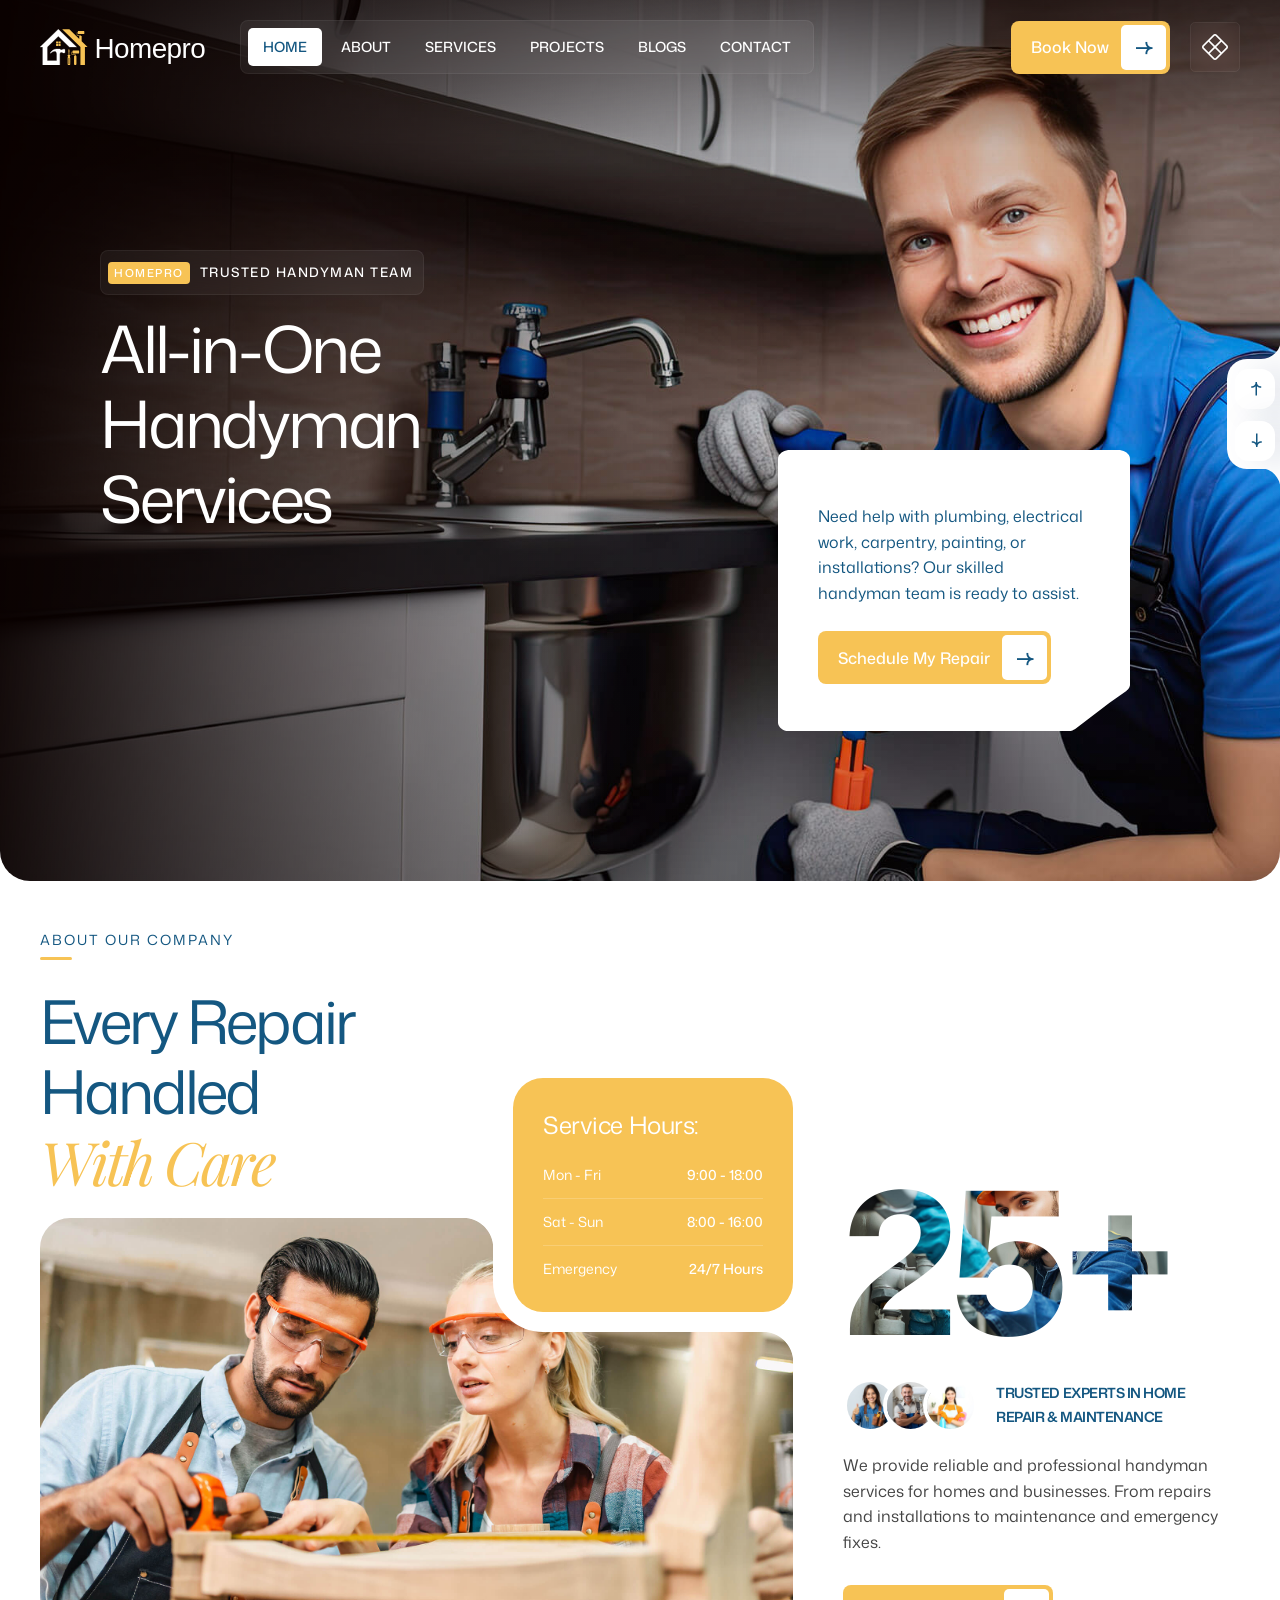
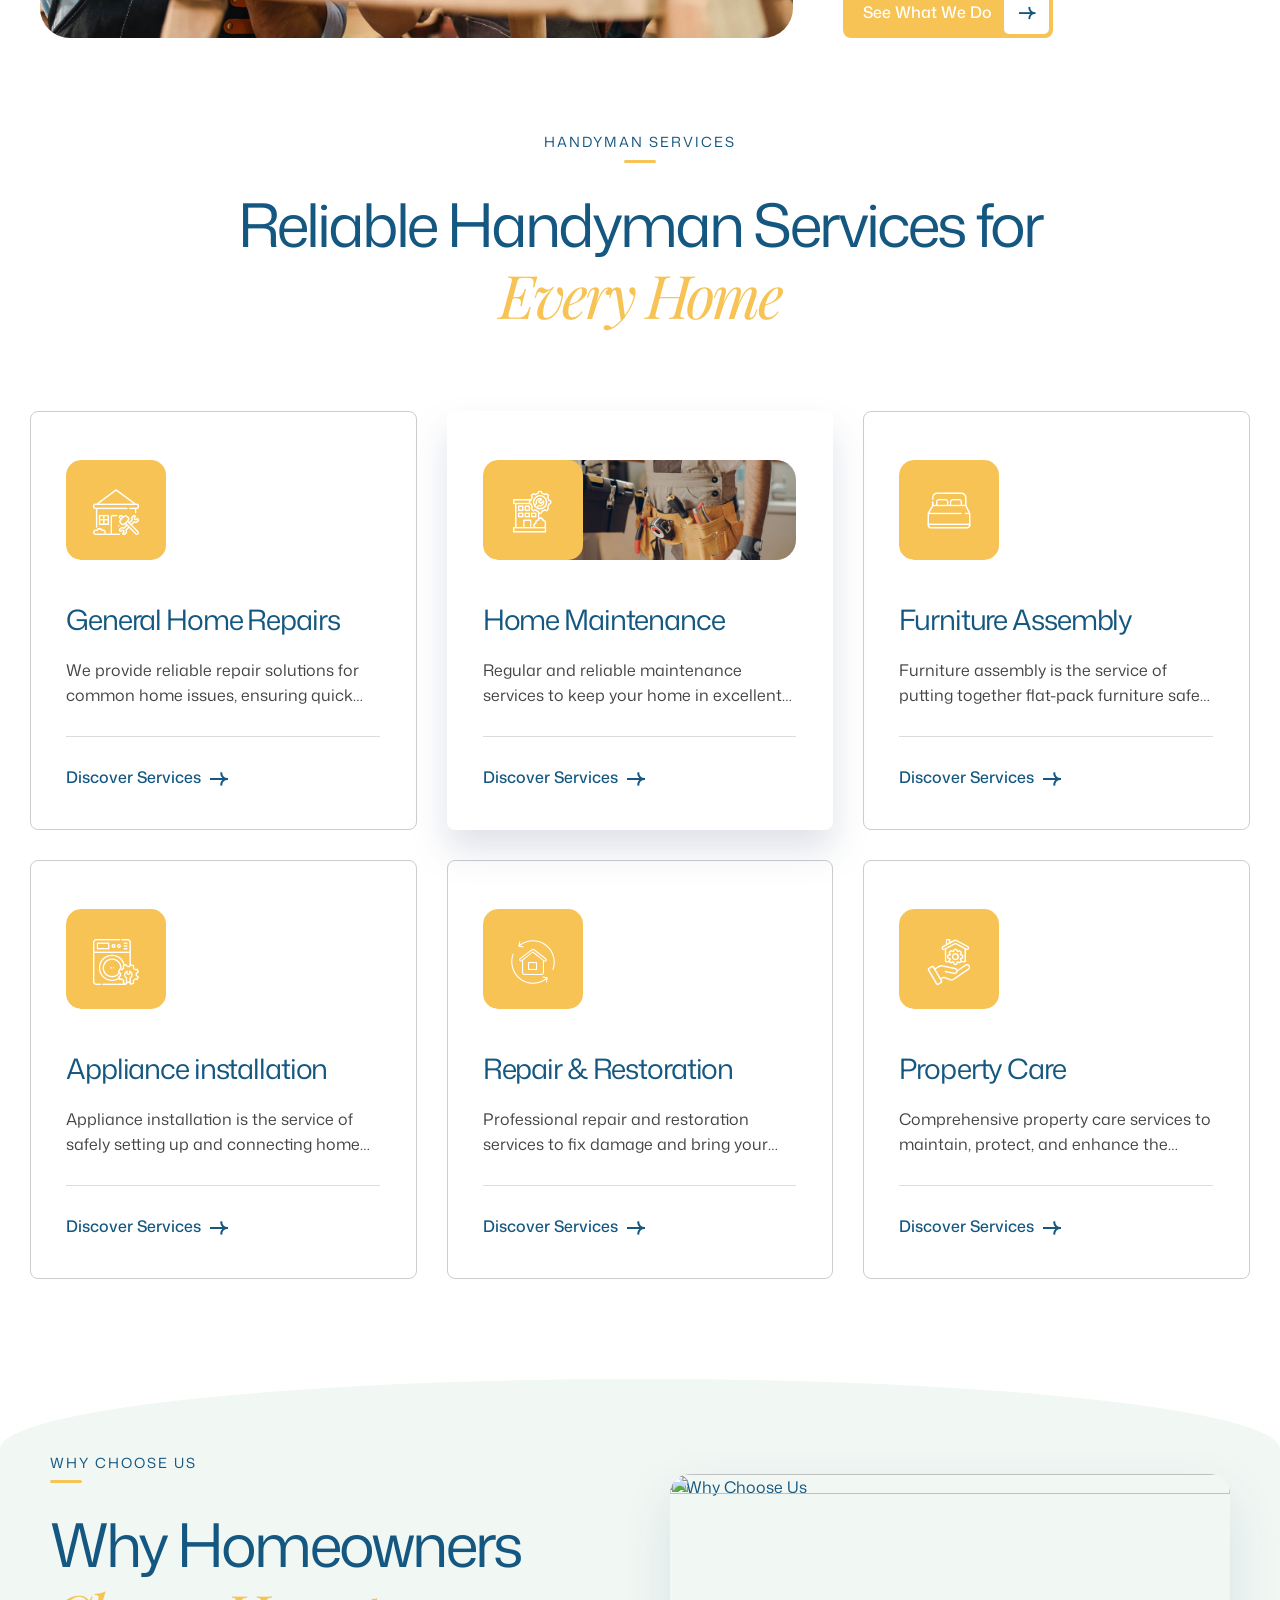
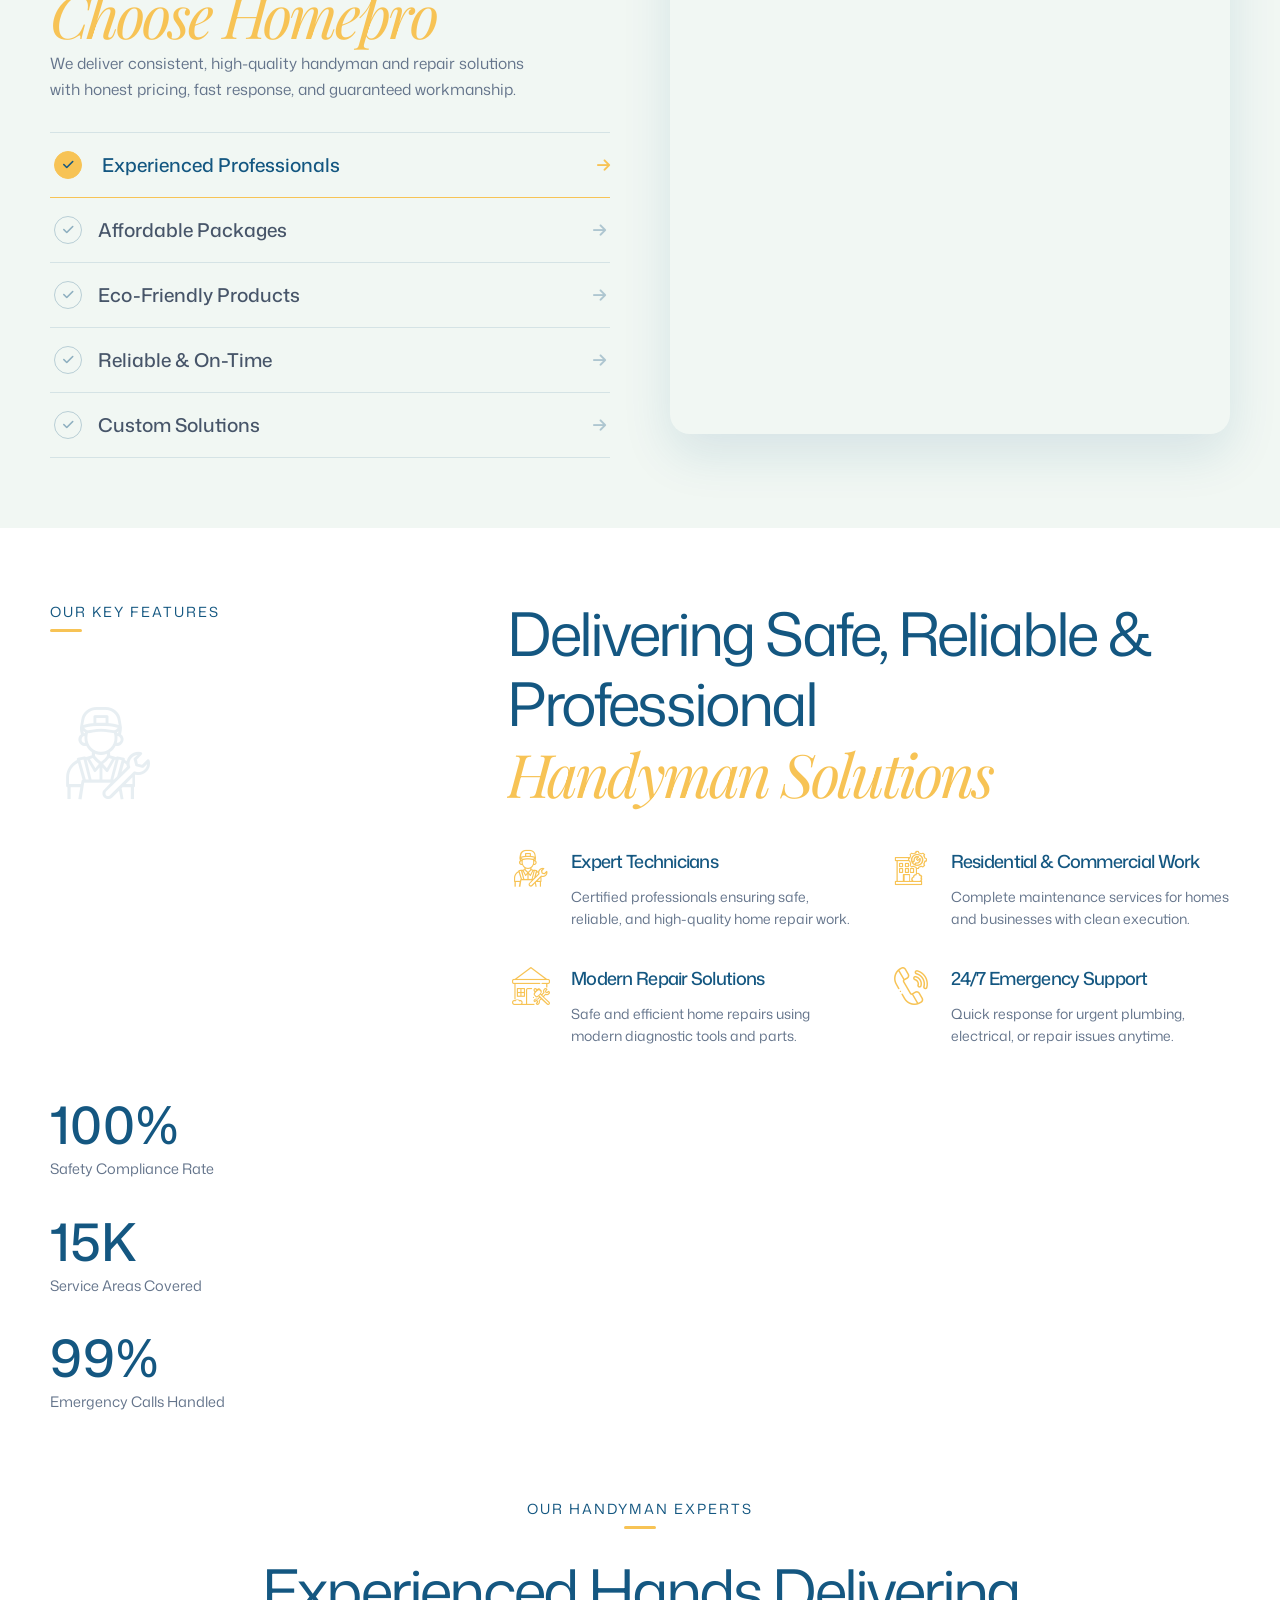
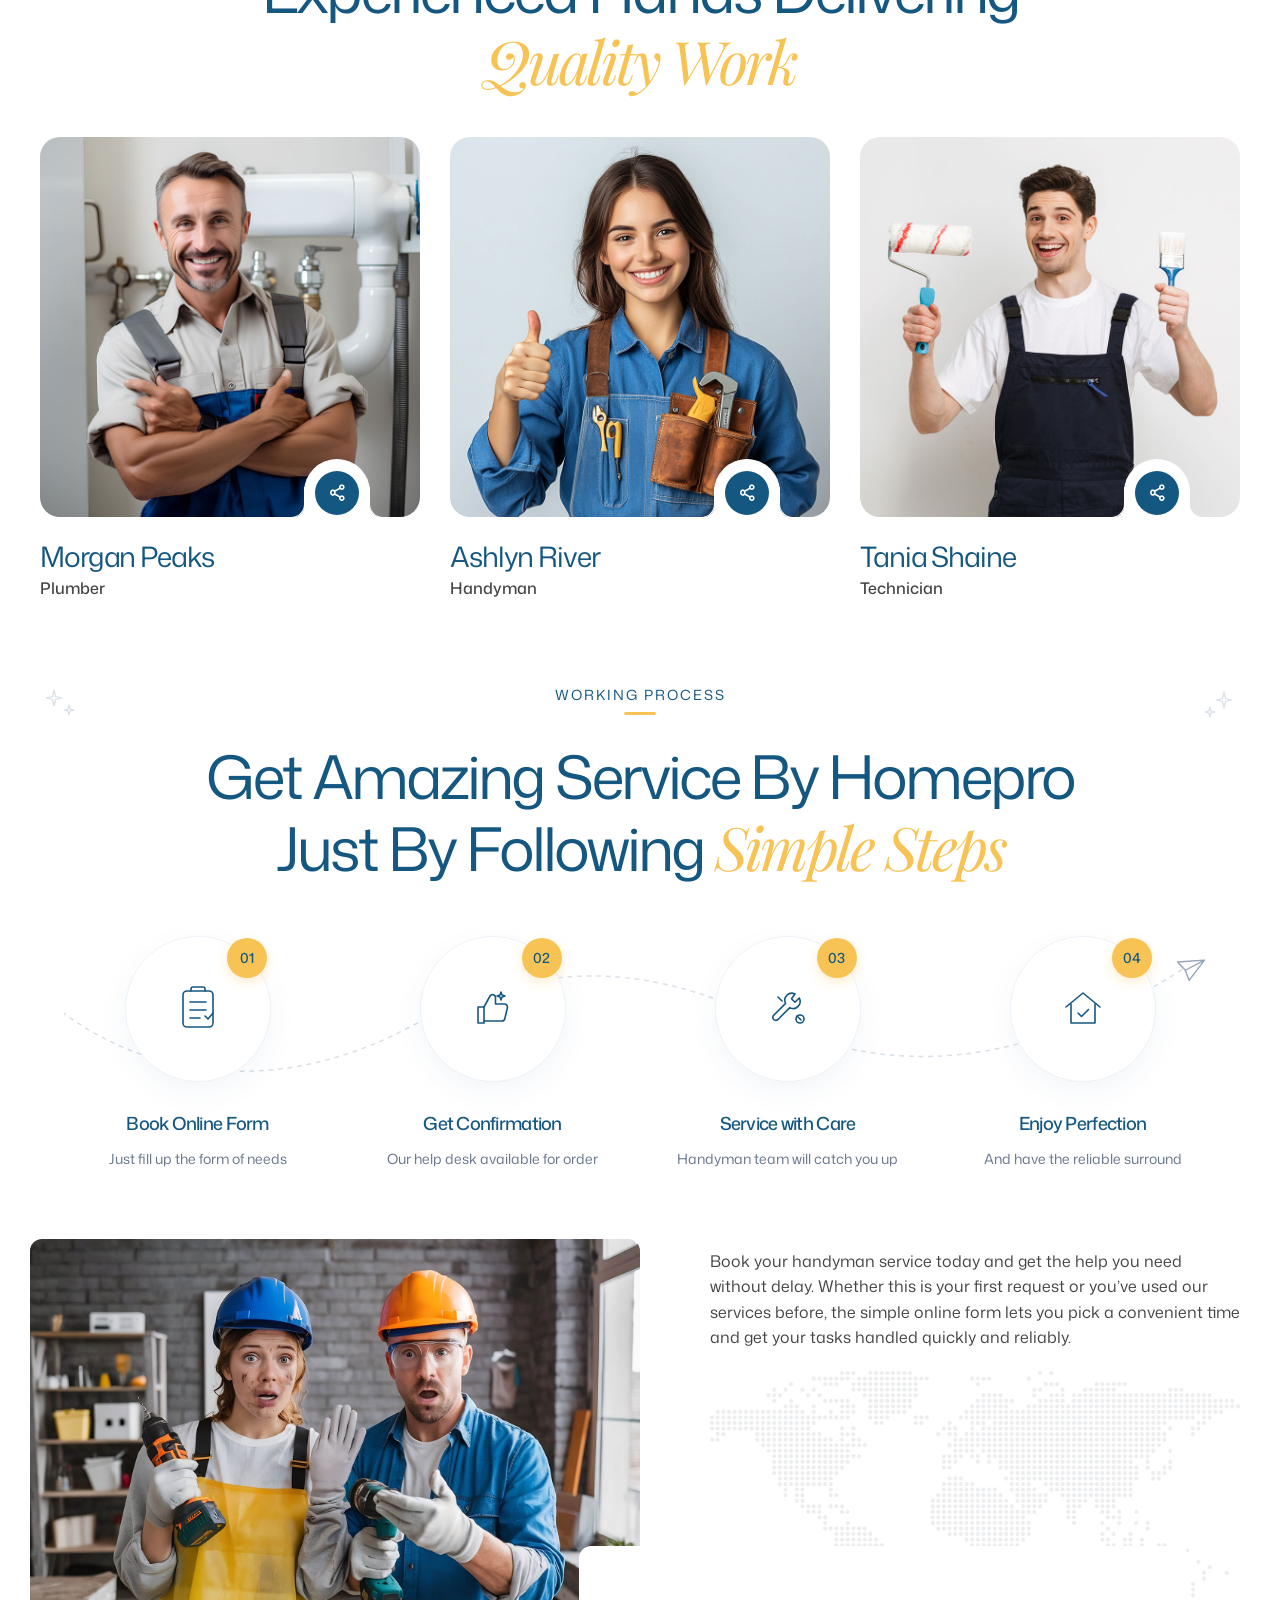
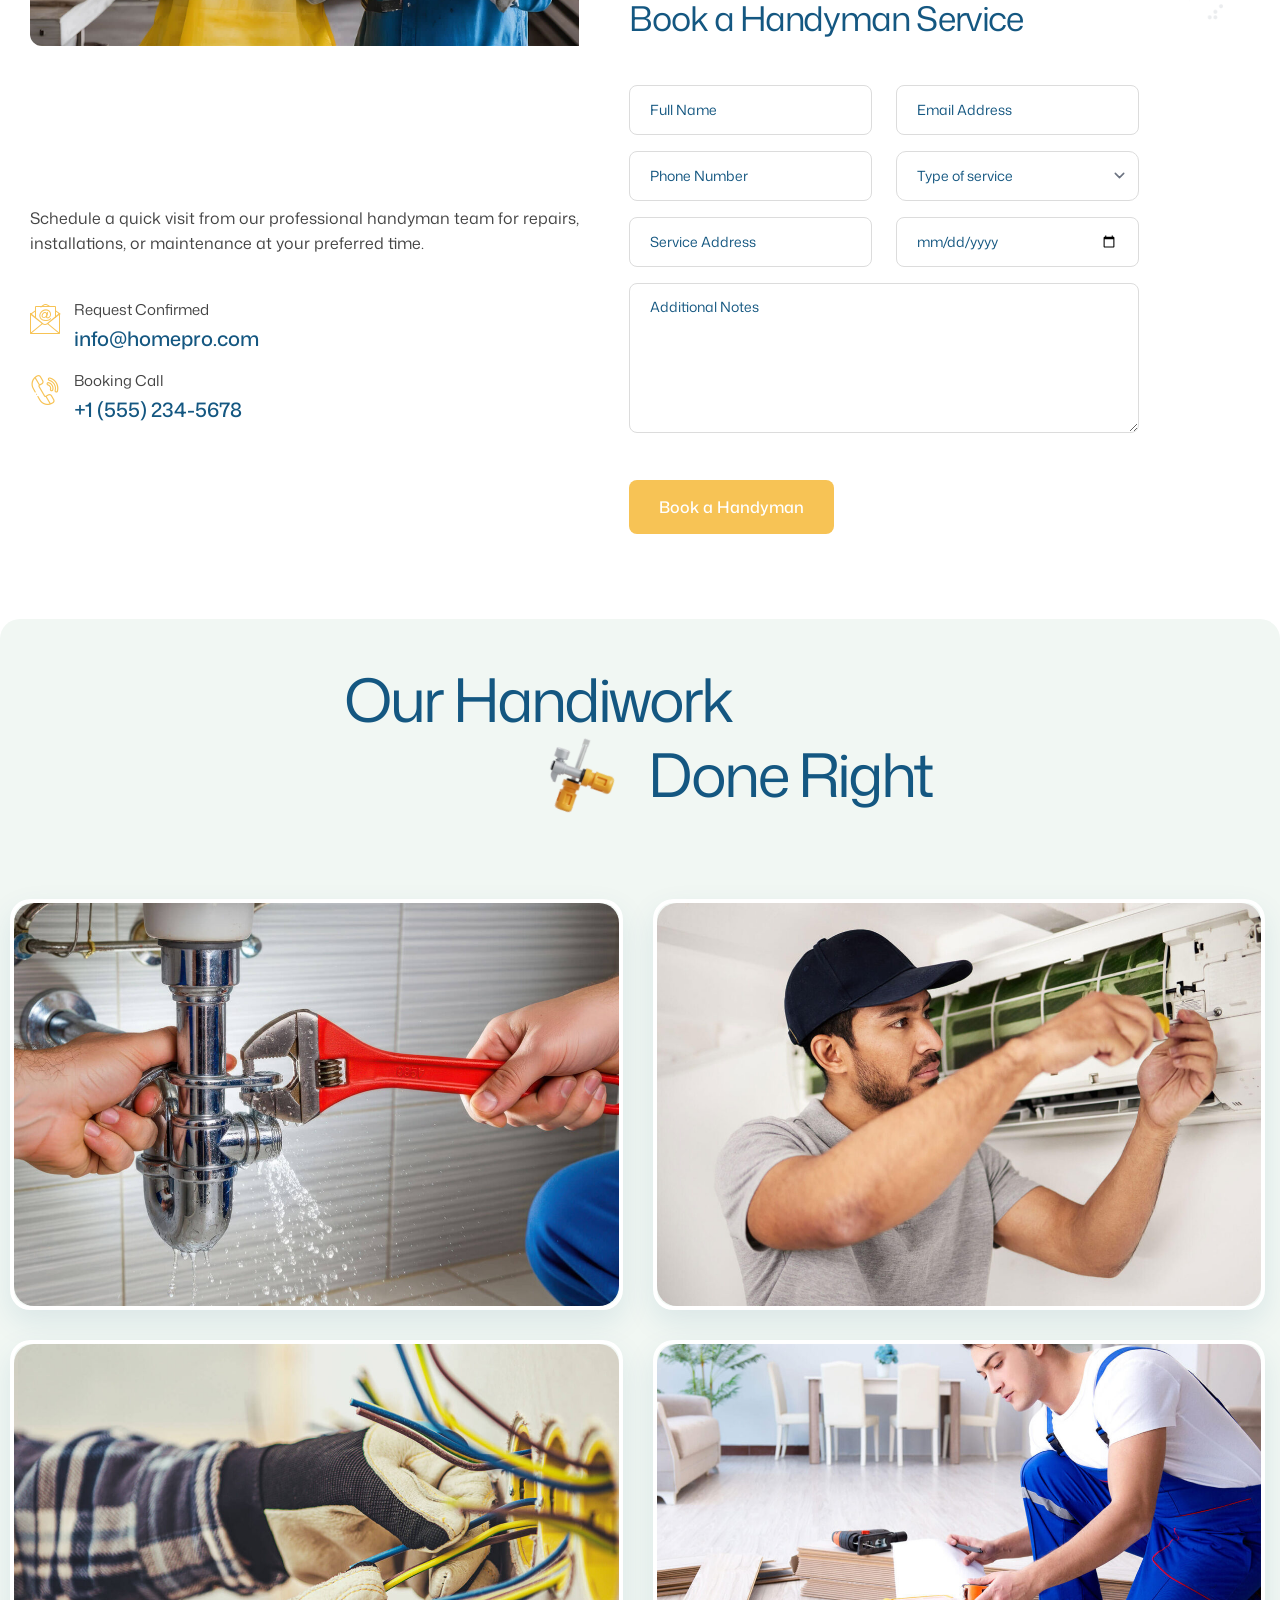
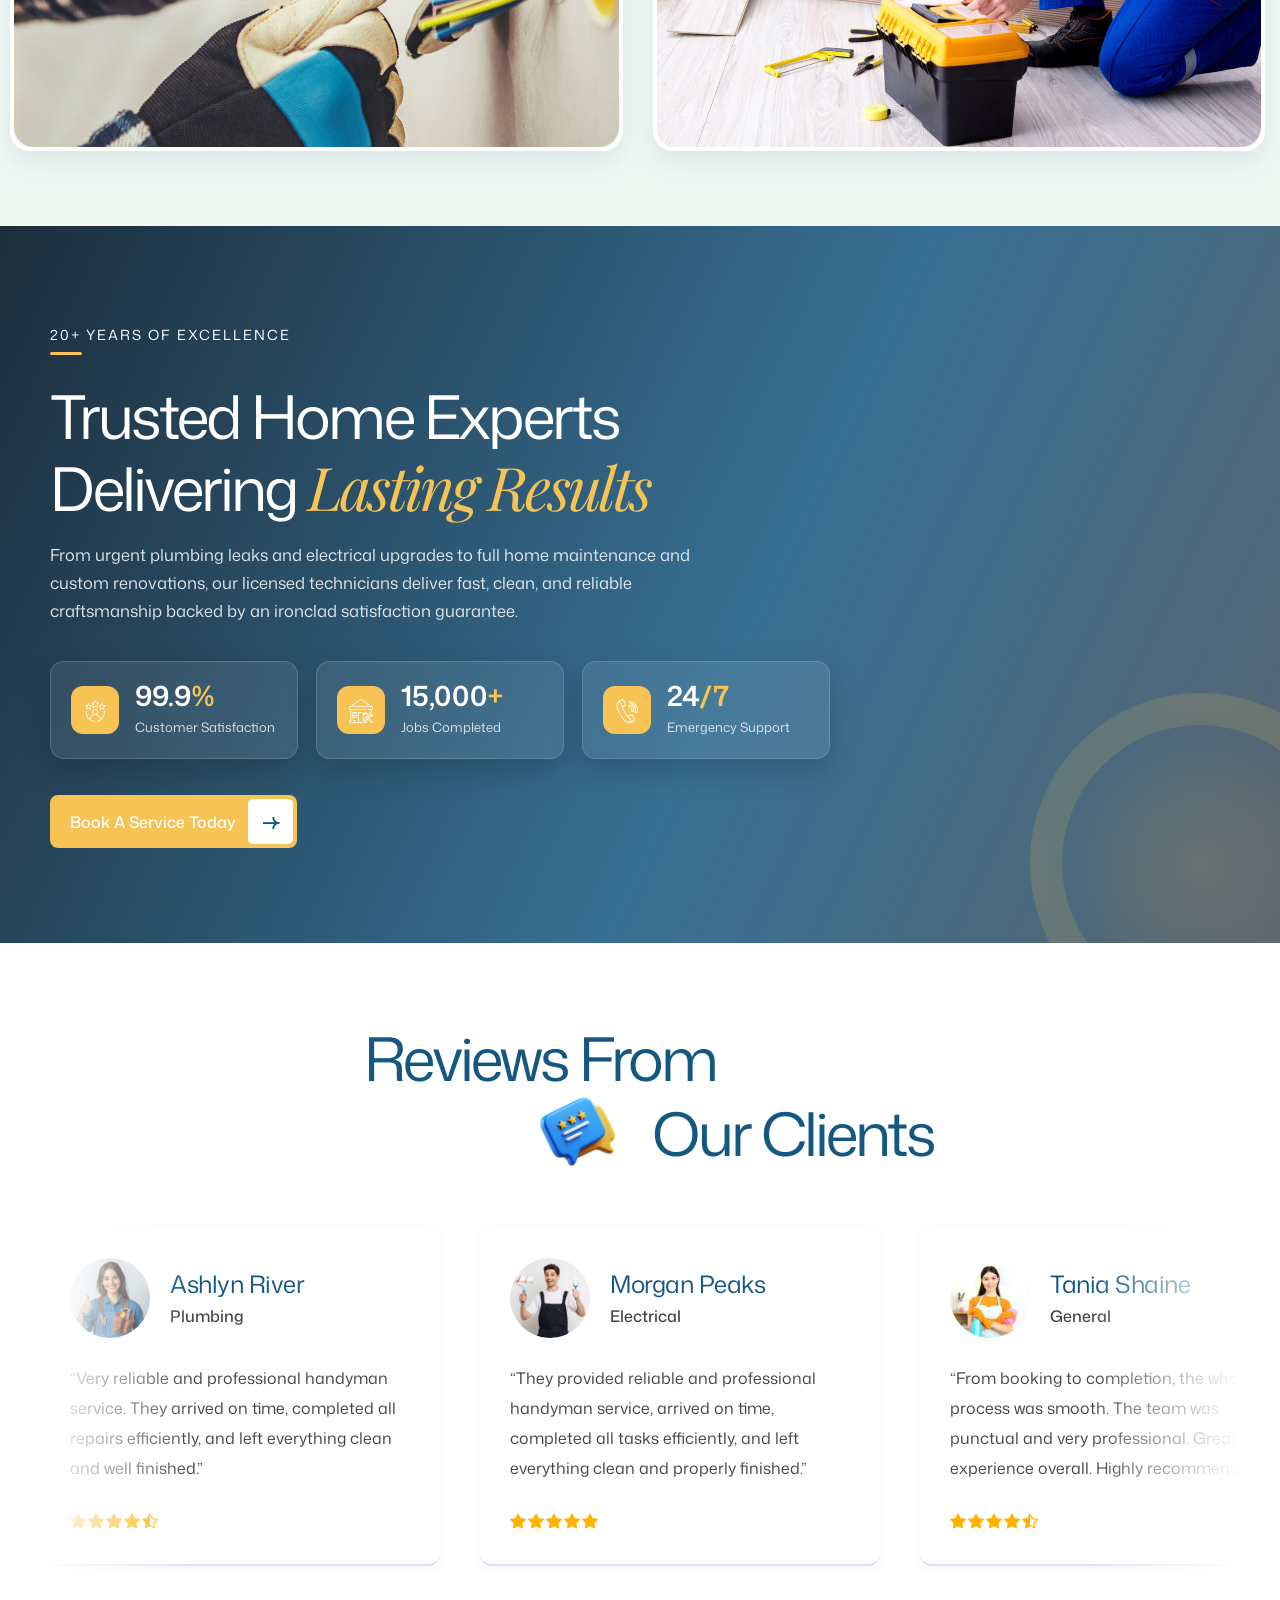
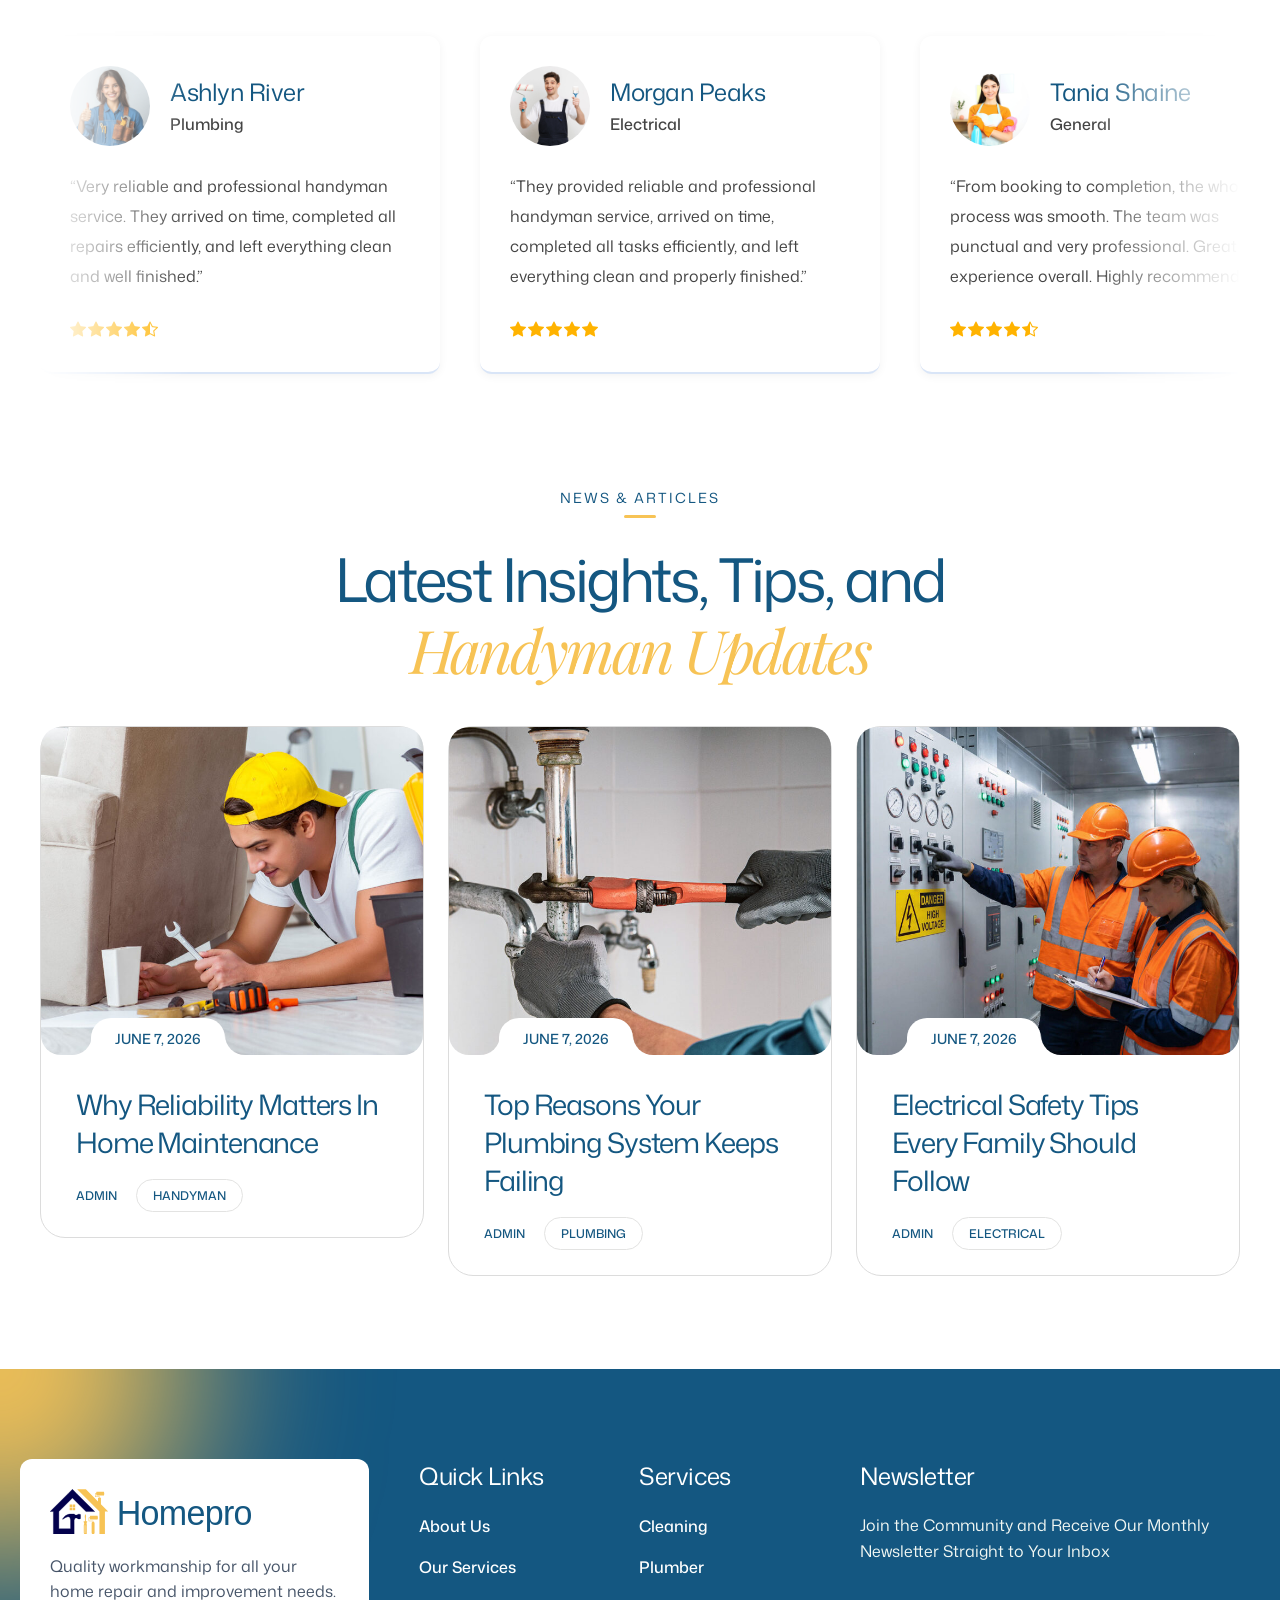
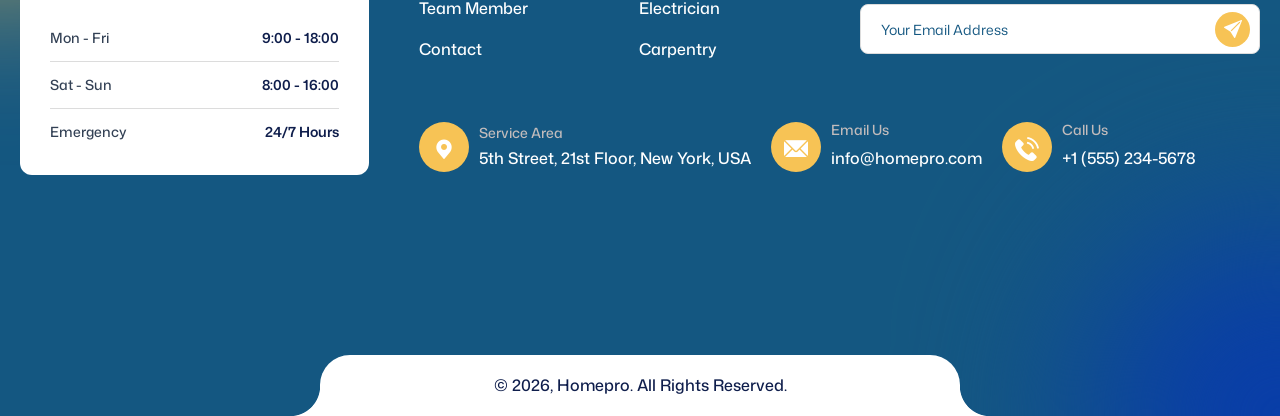
==== commit d52b455c: "Use single thin 1px underline 3px below footer links on hover" ====
--- a/index.html
+++ b/index.html
@@ -1269,14 +1269,25 @@
 #colophon .footer-menu > li > a {
     position: relative !important;
     display: inline-block !important;
+    text-decoration: none !important;
+    border-bottom: none !important;
+}
+#colophon .footer-menu > li > a:hover,
+#colophon .footer-menu > li > a:focus {
+    text-decoration: none !important;
+    border-bottom: none !important;
+}
+#colophon .footer-menu > li > a::before {
+    display: none !important;
+    content: none !important;
 }
 #colophon .footer-menu > li > a::after {
     content: "" !important;
     position: absolute !important;
     left: 0 !important;
-    bottom: -2px !important;
+    bottom: -3px !important;
     width: 100% !important;
-    height: 2px !important;
+    height: 1px !important;
     background: #F7C355 !important;
     transform: scaleX(0) !important;
     transform-origin: right !important;
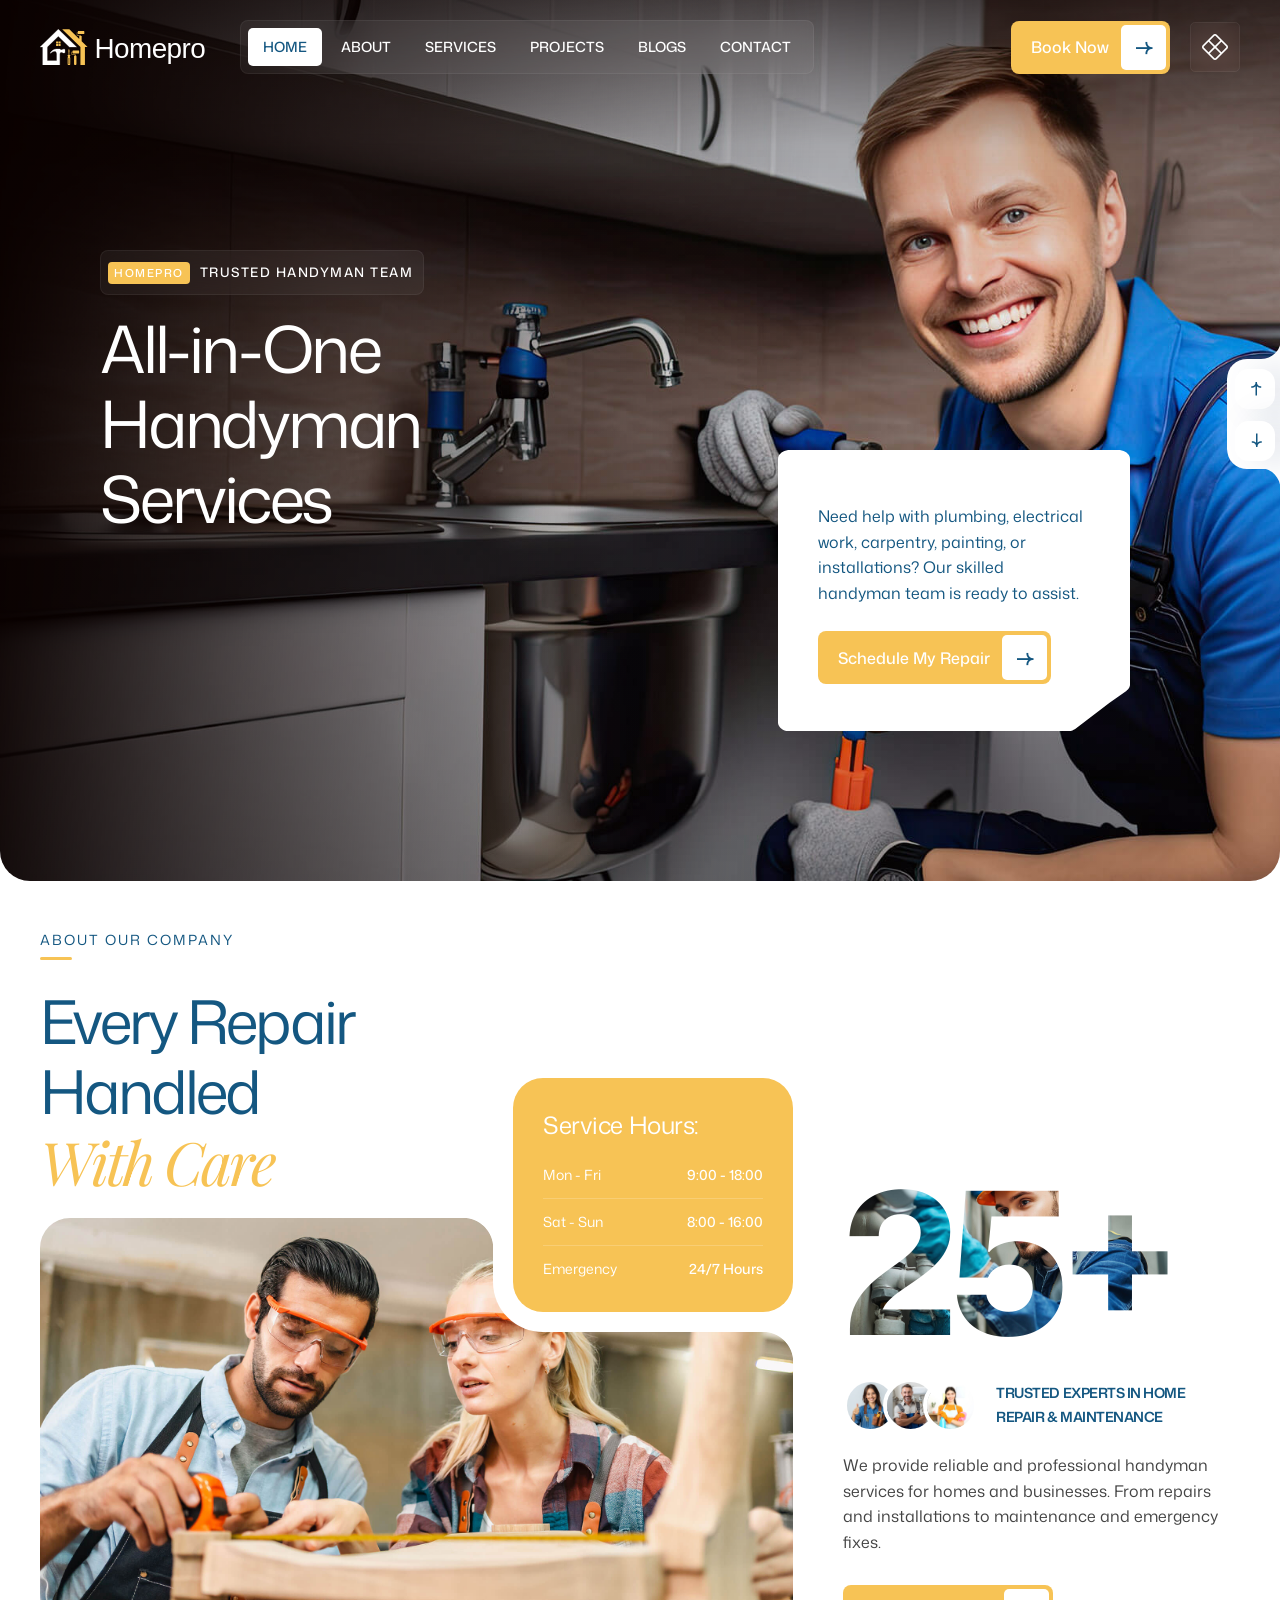
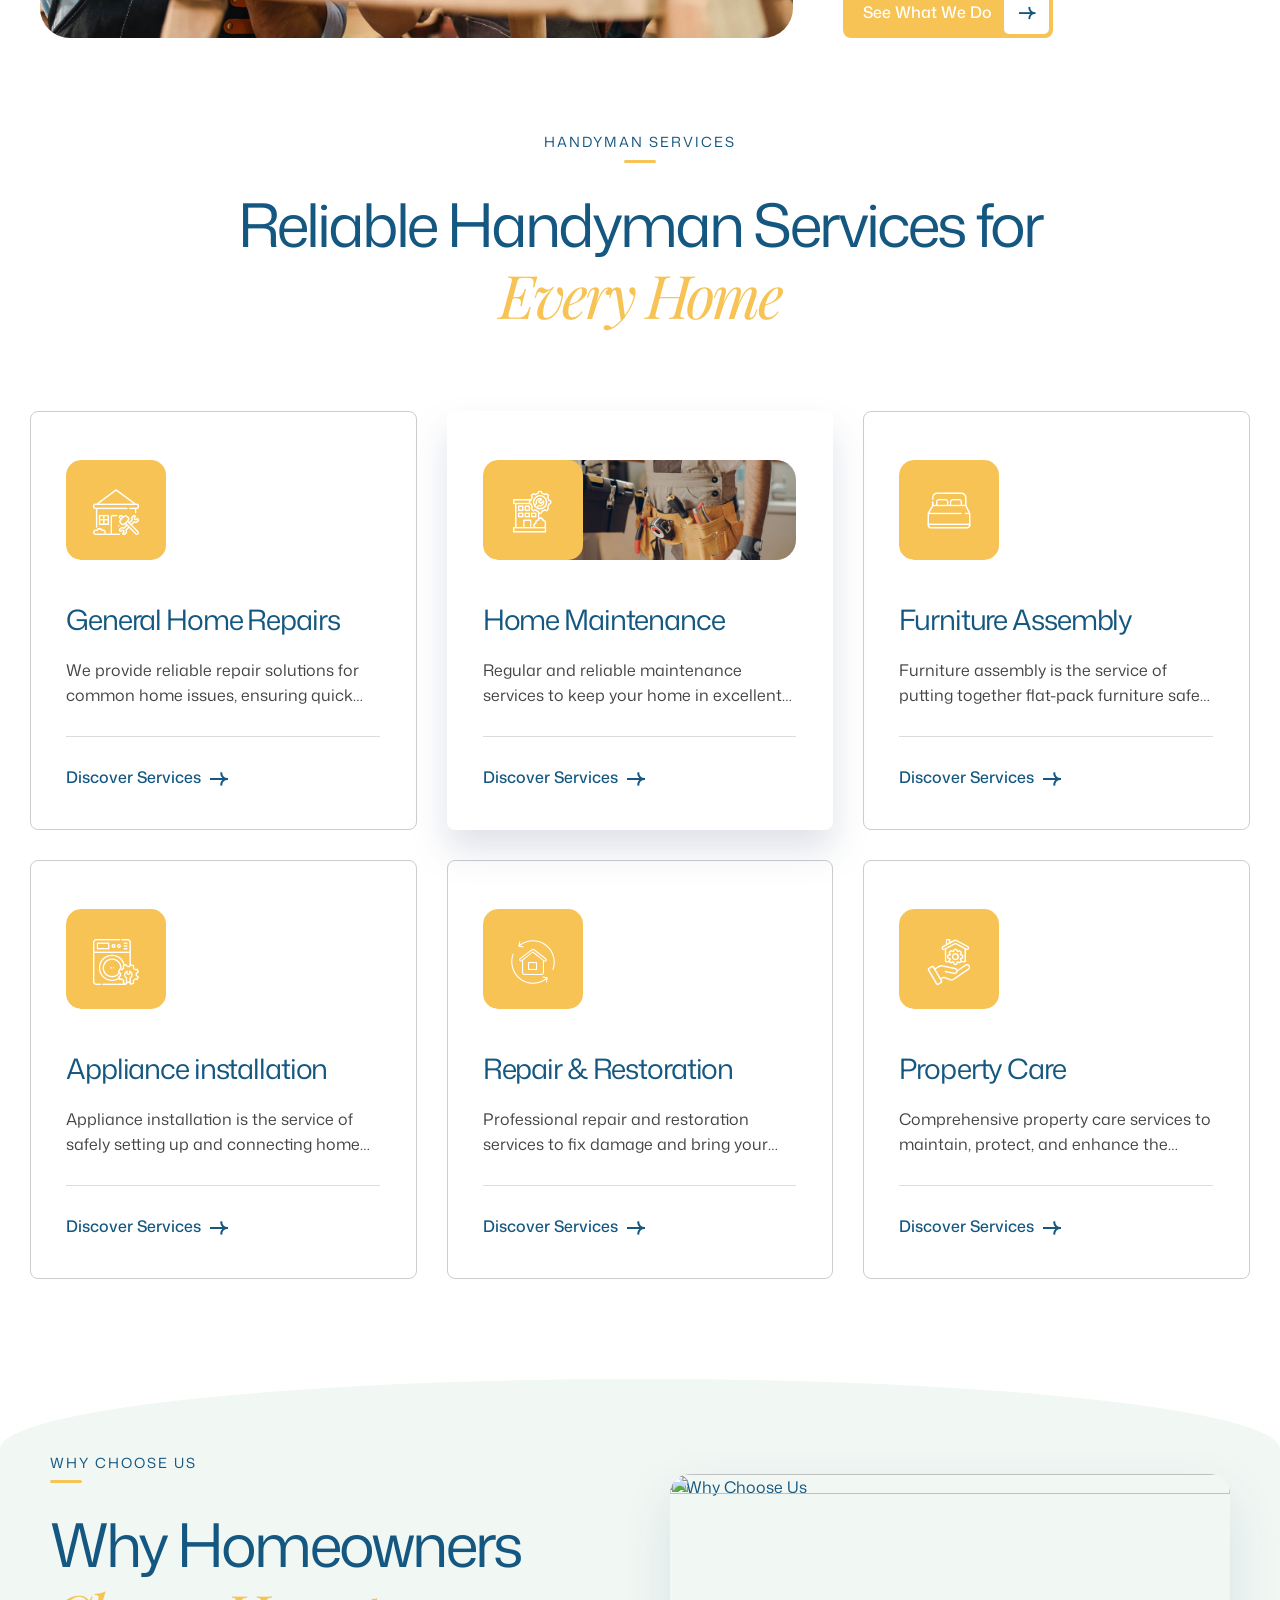
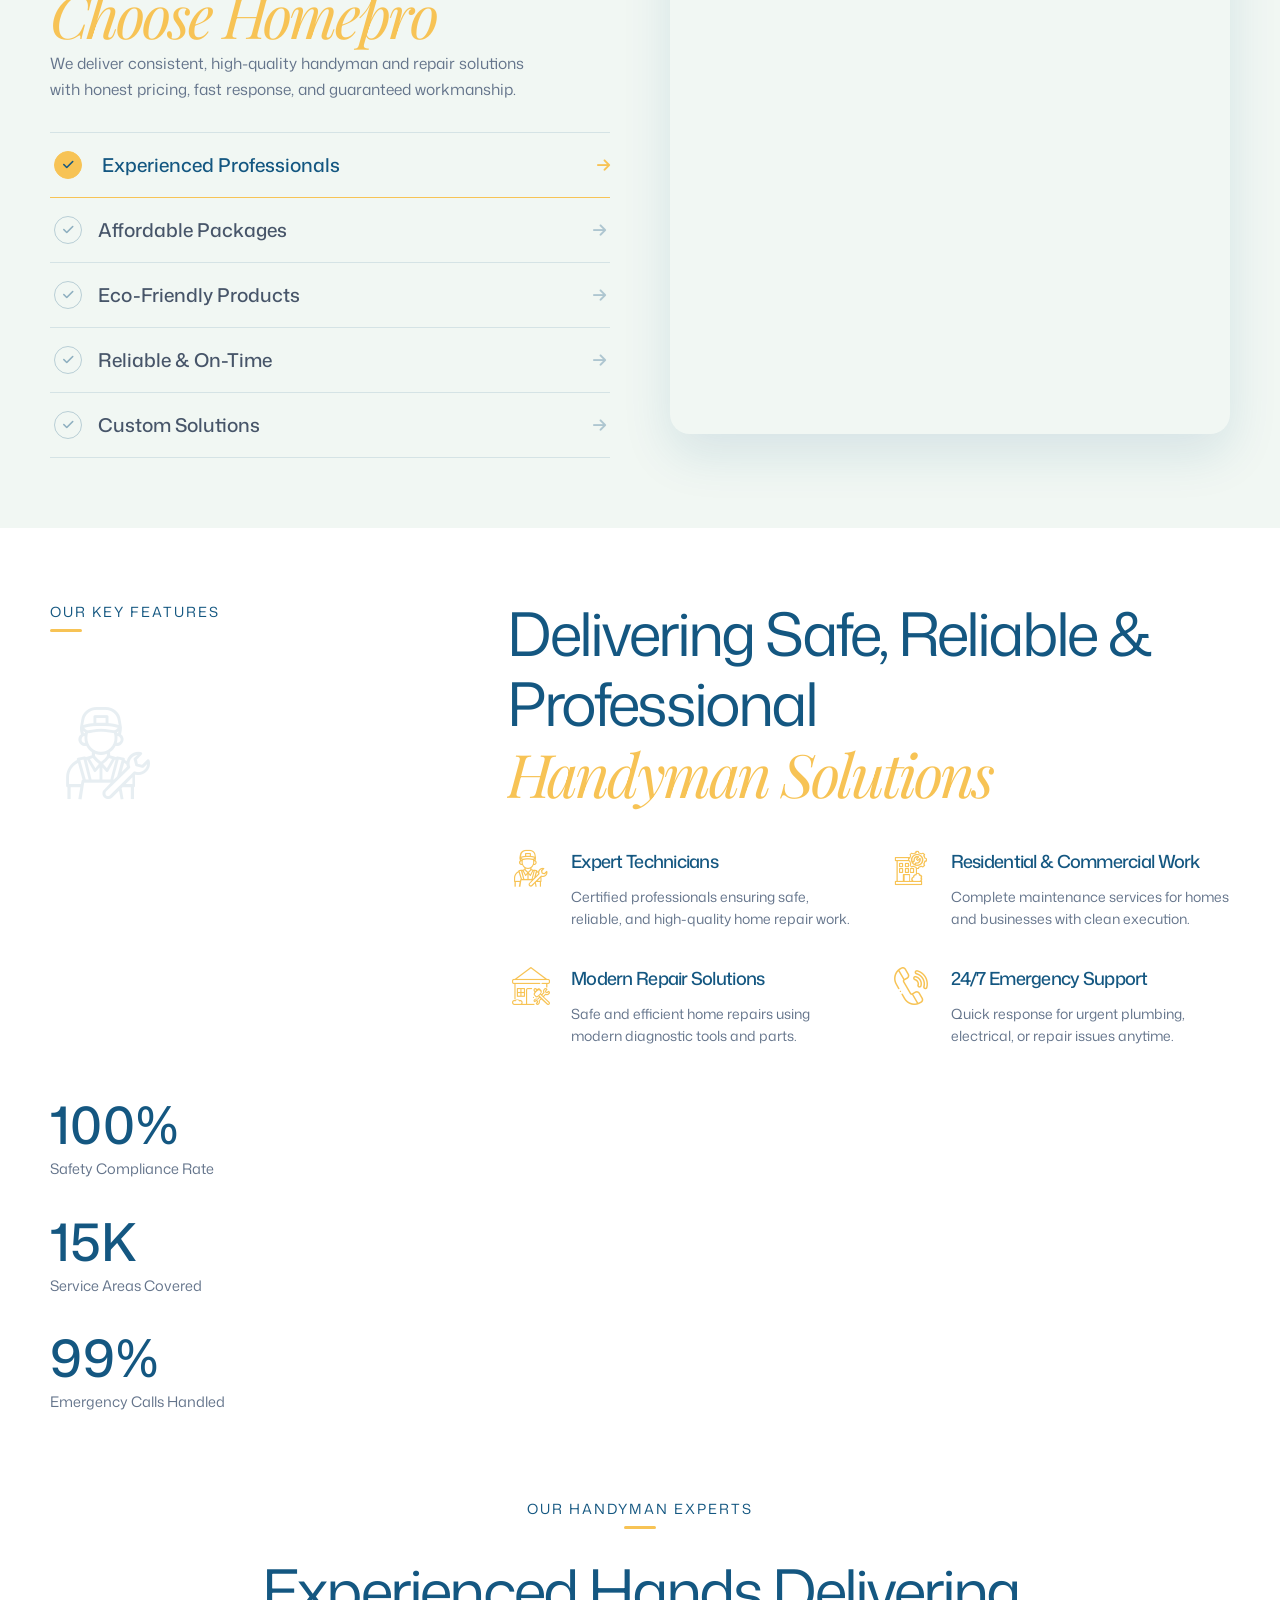
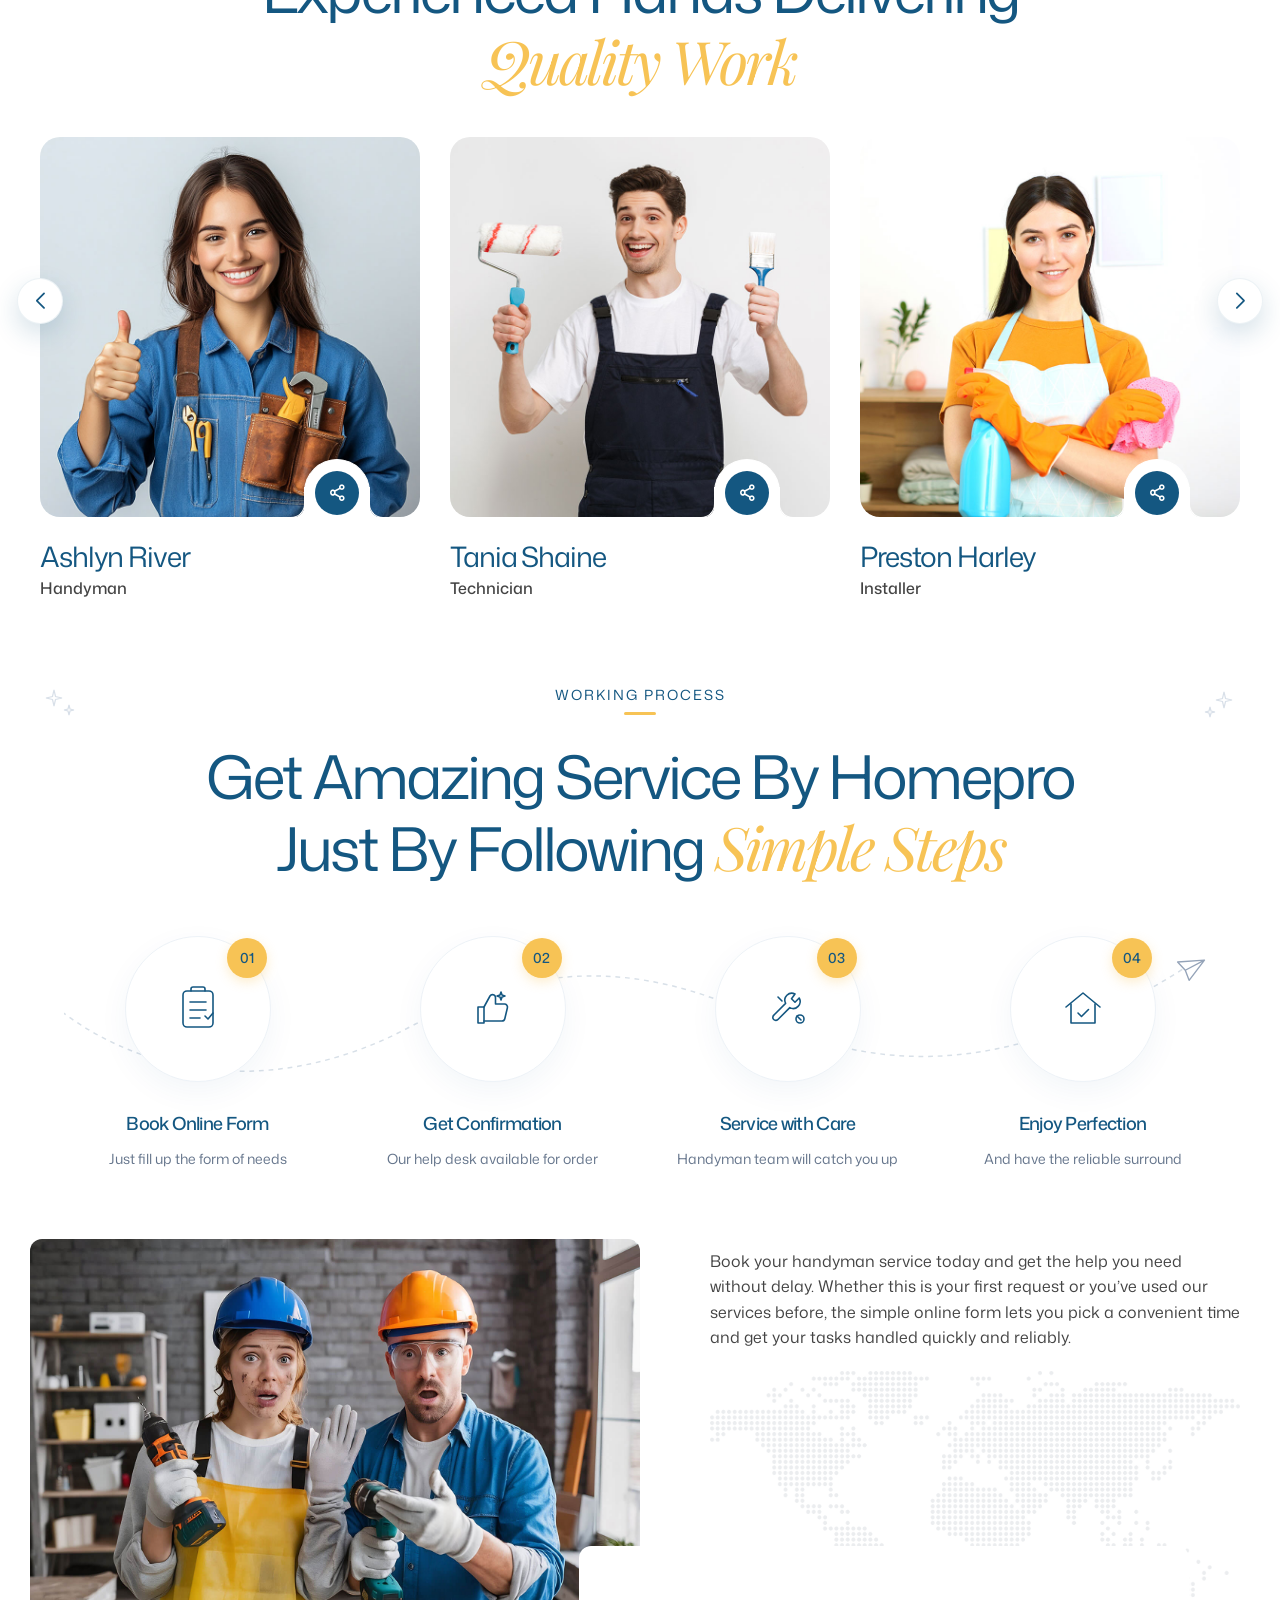
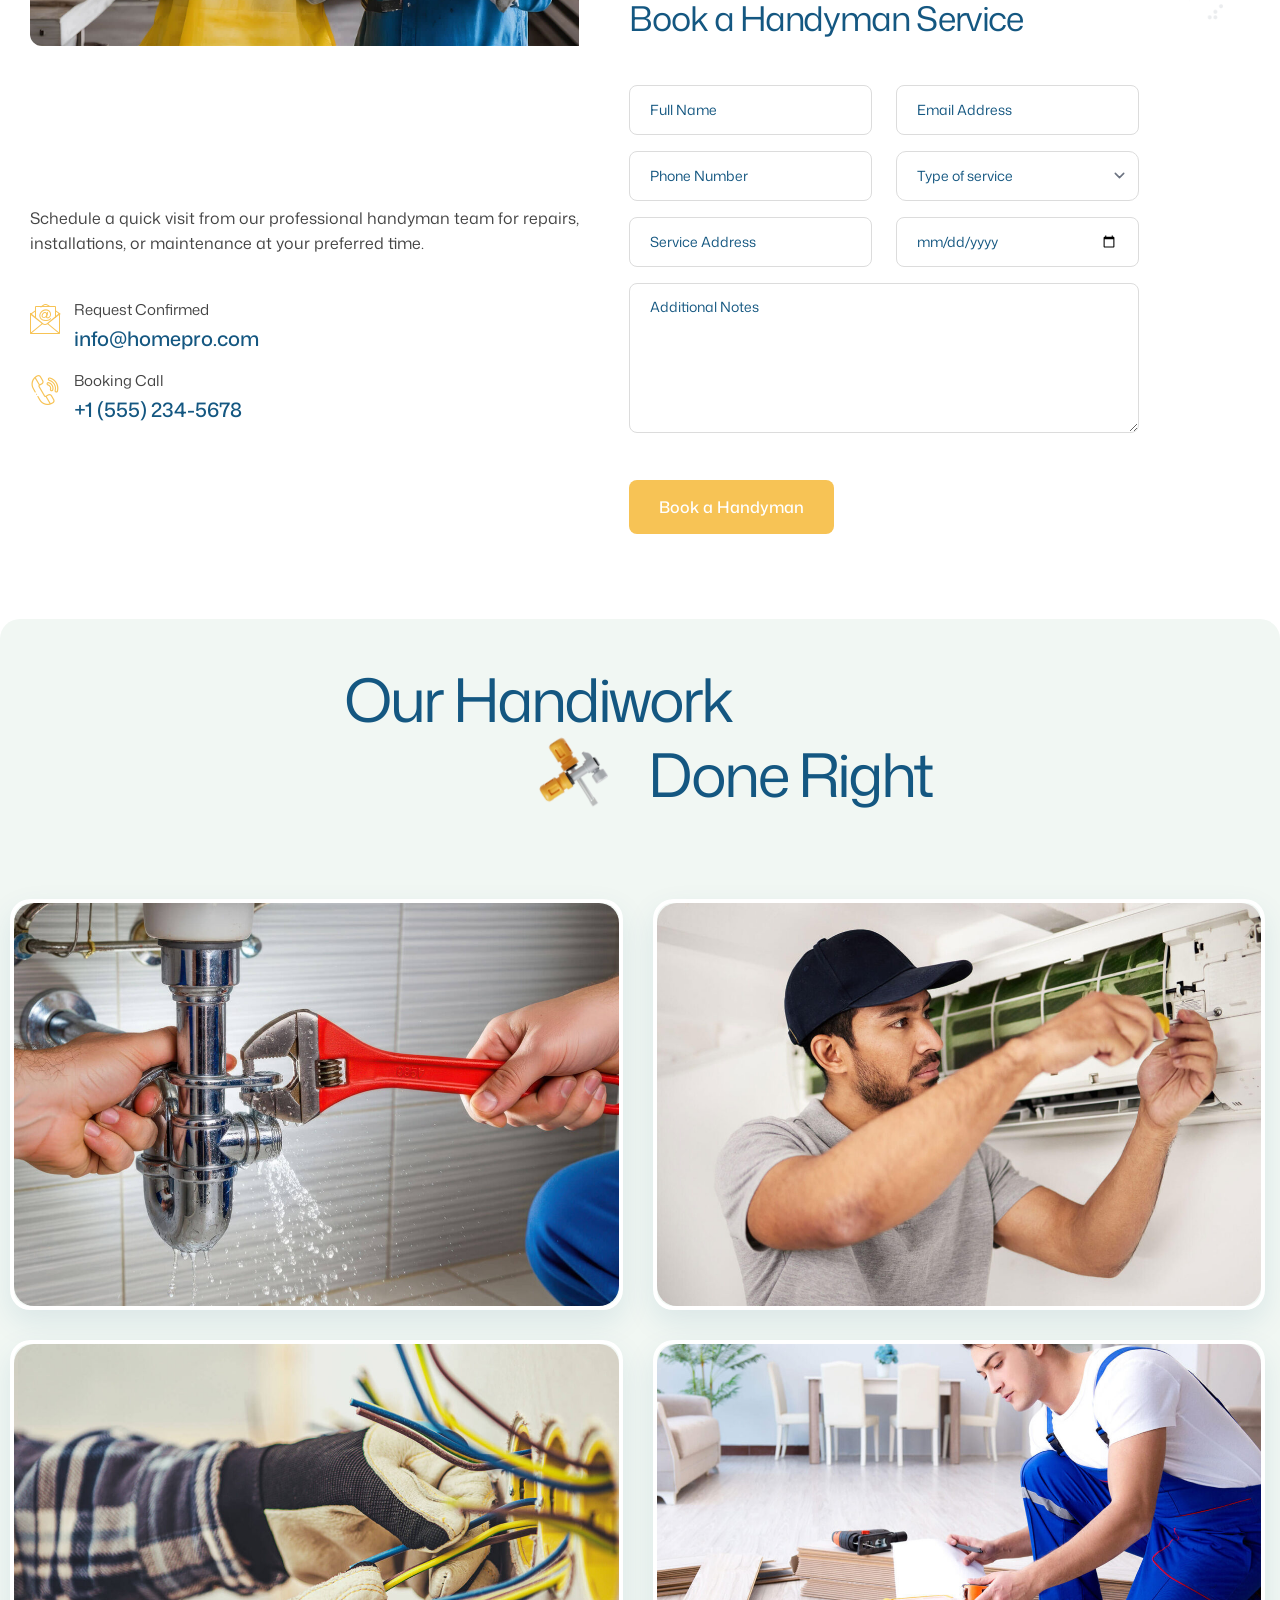
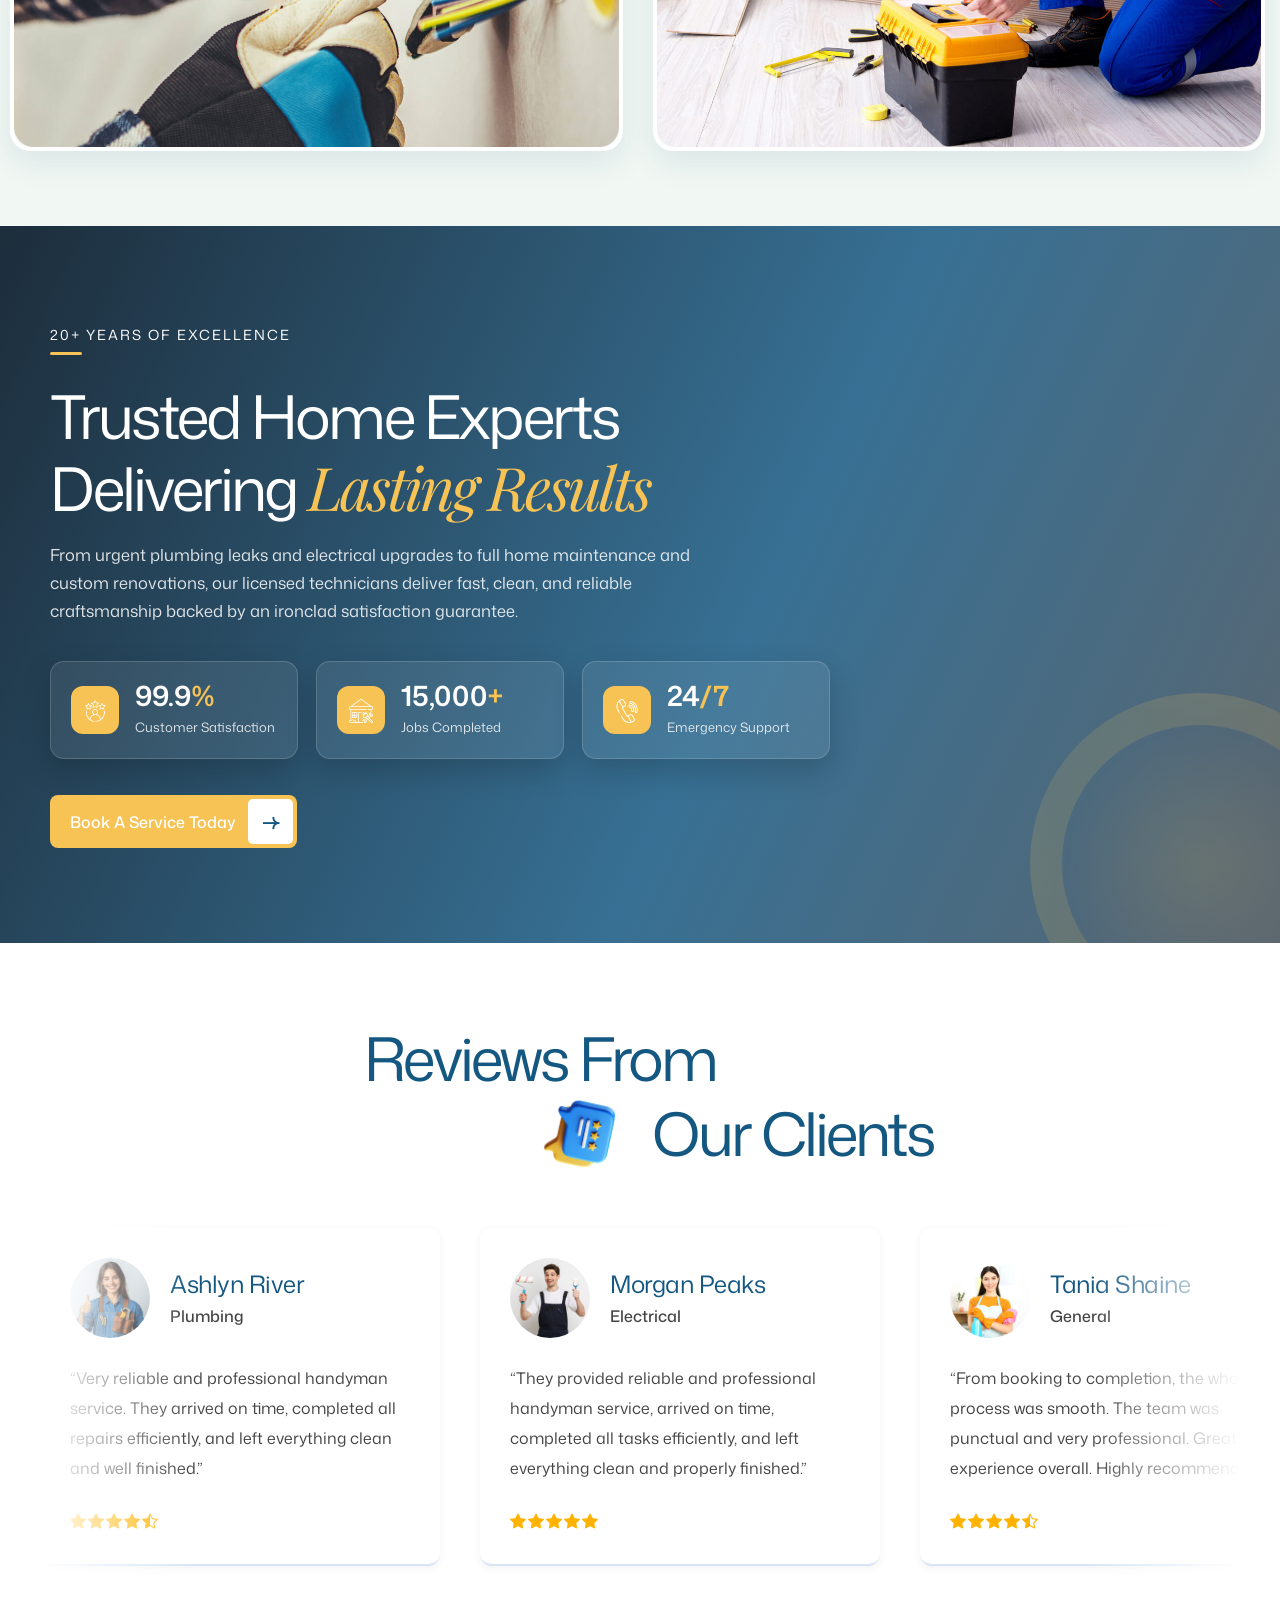
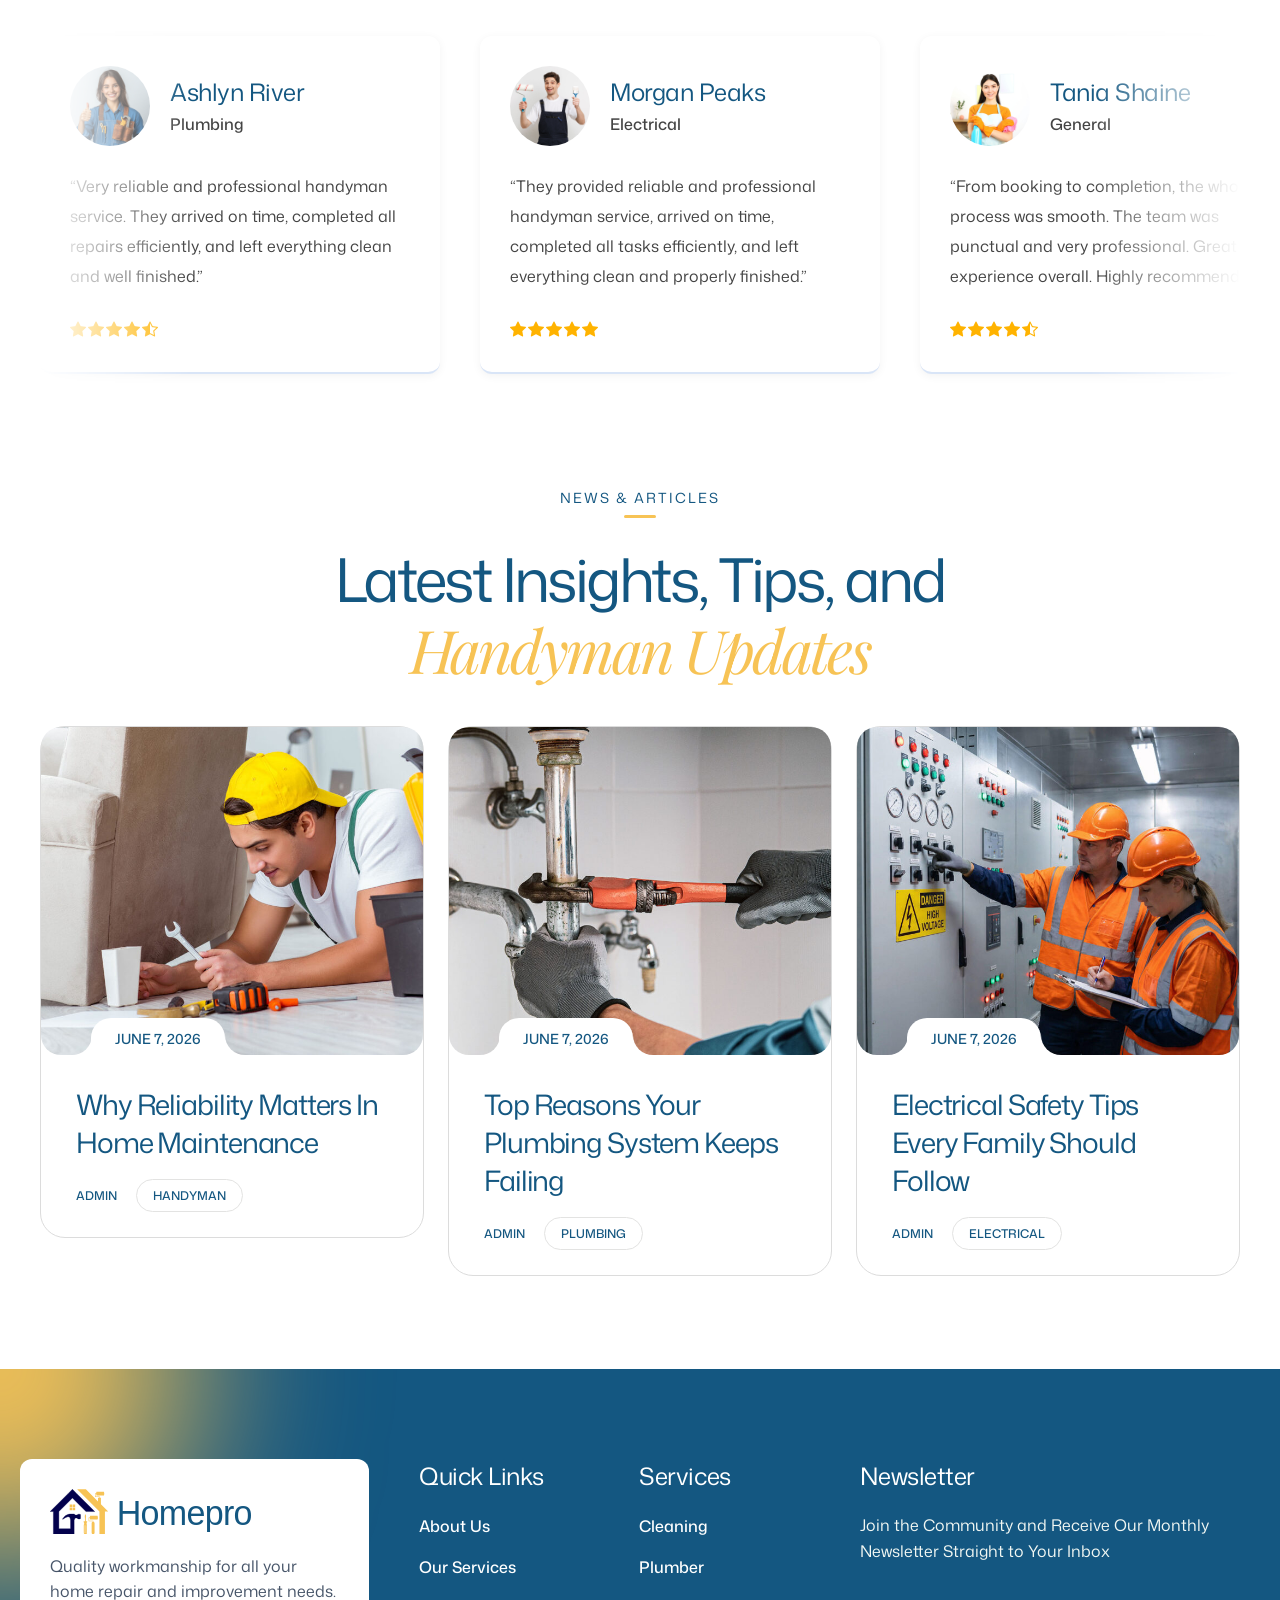
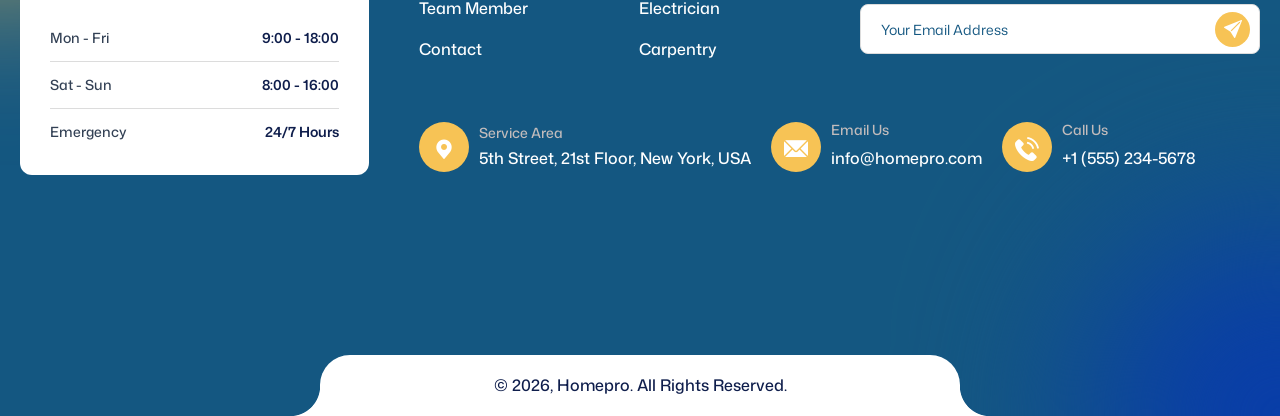
==== commit 4b2d127b: "Add Team swiper arrows with user-select none, remove collage shadow, and fix about footer gap" ====
--- a/index.html
+++ b/index.html
@@ -1413,6 +1413,57 @@
 </style>
 <style id="orig-footer-css">
 .elementor-17089 .elementor-element.elementor-element-dc02960{--display:flex;--flex-direction:column;--container-widget-width:100%;--container-widget-height:initial;--container-widget-flex-grow:0;--container-widget-align-self:initial;--flex-wrap-mobile:wrap;--gap:50px 50px;--row-gap:50px;--column-gap:50px;--overflow:hidden;--overlay-opacity:0.02;--border-radius:30px 30px 0px 0px;--padding-top:100px;--padding-bottom:0px;--padding-left:0px;--padding-right:0px;--z-index:9;}.elementor-17089 .elementor-element.elementor-element-dc02960::before, .elementor-17089 .elementor-element.elementor-element-dc02960 > .elementor-background-video-container::before, .elementor-17089 .elementor-element.elementor-element-dc02960 > .e-con-inner > .elementor-background-video-container::before, .elementor-17089 .elementor-element.elementor-element-dc02960 > .elementor-background-slideshow::before, .elementor-17089 .elementor-element.elementor-element-dc02960 > .e-con-inner > .elementor-background-slideshow::before, .elementor-17089 .elementor-element.elementor-element-dc02960 > .elementor-motion-effects-container > .elementor-motion-effects-layer::before{background-image:url("assets/images/media-4.png");--background-overlay:'';background-position:center center;background-repeat:no-repeat;background-size:cover;}.elementor-17089 .elementor-element.elementor-element-39c6e09{--display:flex;--flex-direction:row;--container-widget-width:initial;--container-widget-height:100%;--container-widget-flex-grow:1;--container-widget-align-self:stretch;--flex-wrap-mobile:wrap;--gap:50px 50px;--row-gap:50px;--column-gap:50px;--border-radius:30px 30px 0px 0px;}.elementor-17089 .elementor-element.elementor-element-ab9e329{--display:flex;--flex-direction:column;--container-widget-width:100%;--container-widget-height:initial;--container-widget-flex-grow:0;--container-widget-align-self:initial;--flex-wrap-mobile:wrap;}.elementor-17089 .elementor-element.elementor-element-78c54be{--display:flex;--border-radius:12px 12px 12px 12px;--padding-top:30px;--padding-bottom:30px;--padding-left:30px;--padding-right:30px;}.elementor-17089 .elementor-element.elementor-element-7c7b549 .ht-site-logo img{max-width:220px;}.elementor-widget-text-editor{font-family:var( --e-global-typography-text-font-family ), Sans-serif;font-weight:var( --e-global-typography-text-font-weight );color:var( --e-global-color-text );}.elementor-widget-text-editor.elementor-drop-cap-view-stacked .elementor-drop-cap{background-color:var( --e-global-color-primary );}.elementor-widget-text-editor.elementor-drop-cap-view-framed .elementor-drop-cap, .elementor-widget-text-editor.elementor-drop-cap-view-default .elementor-drop-cap{color:var( --e-global-color-primary );border-color:var( --e-global-color-primary );}.elementor-17089 .elementor-element.elementor-element-8794f2f{column-gap:0px;}.elementor-17089 .elementor-element.elementor-element-5eec613 .working-hours-item .working-day{font-size:14px;font-weight:500;}.elementor-17089 .elementor-element.elementor-element-5eec613 .working-hours-item .working-time{font-size:14px;font-weight:600;}.elementor-17089 .elementor-element.elementor-element-5eec613 .working-hours-item{border-style:solid;border-width:0px 0px 1px 0px;border-color:#DCDCDC;padding:10px 0px 10px 0px;}.elementor-17089 .elementor-element.elementor-element-22ba987{--display:flex;--flex-direction:column;--container-widget-width:100%;--container-widget-height:initial;--container-widget-flex-grow:0;--container-widget-align-self:initial;--flex-wrap-mobile:wrap;}.elementor-17089 .elementor-element.elementor-element-01220d8{--display:flex;--flex-direction:row;--container-widget-width:initial;--container-widget-height:100%;--container-widget-flex-grow:1;--container-widget-align-self:stretch;--flex-wrap-mobile:wrap;--padding-top:0px;--padding-bottom:40px;--padding-left:0px;--padding-right:0px;}.elementor-17089 .elementor-element.elementor-element-e021640{--display:flex;--padding-top:0px;--padding-bottom:0px;--padding-left:0px;--padding-right:0px;}.elementor-17089 .elementor-element.elementor-element-db51720 .ht-heading{margin:0px 0px 0px 0px;}.elementor-17089 .elementor-element.elementor-element-1877673 .main-nav > ul > li > a, .elementor-17089 .elementor-element.elementor-element-1877673 .footer-menu > li > a{color:#FFFFFF;}.elementor-17089 .elementor-element.elementor-element-421e37f{--display:flex;--padding-top:0px;--padding-bottom:0px;--padding-left:0px;--padding-right:0px;}.elementor-17089 .elementor-element.elementor-element-4e0c60b .ht-heading{margin:0px 0px 0px 0px;}.elementor-17089 .elementor-element.elementor-element-7ad9ab1 .main-nav > ul > li > a, .elementor-17089 .elementor-element.elementor-element-7ad9ab1 .footer-menu > li > a{color:#FFFFFF;}.elementor-17089 .elementor-element.elementor-element-7d2a5b9{--display:flex;--padding-top:0px;--padding-bottom:0px;--padding-left:0px;--padding-right:0px;}.elementor-17089 .elementor-element.elementor-element-e5f42e4 .ht-heading{margin:0px 0px 0px 0px;}.elementor-17089 .elementor-element.elementor-element-ab6e5f9{--display:flex;--flex-direction:row;--container-widget-width:initial;--container-widget-height:100%;--container-widget-flex-grow:1;--container-widget-align-self:stretch;--flex-wrap-mobile:wrap;--gap:30px 30px;--row-gap:30px;--column-gap:30px;--padding-top:0px;--padding-bottom:0px;--padding-left:0px;--padding-right:0px;}.elementor-17089 .elementor-element.elementor-element-3f6ee65 .contact-info li{align-items:center;gap:10px;}.elementor-17089 .elementor-element.elementor-element-3f6ee65 .contact-info li i{font-size:24px;}.elementor-17089 .elementor-element.elementor-element-3f6ee65 .contact-info li svg{width:24px;height:24px;}.elementor-17089 .elementor-element.elementor-element-3f6ee65 .contact-info li .contact-icon{width:50px;height:50px;border-radius:100px 100px 100px 100px;}.elementor-17089 .elementor-element.elementor-element-3f6ee65 .contact-info li .contact-title{font-size:14px;color:#C2BCBC !important;}.elementor-17089 .elementor-element.elementor-element-3f6ee65 .contact-info li .contact-text{line-height:20px;}.elementor-17089 .elementor-element.elementor-element-3f6ee65 .contact-info li a, .elementor-17089 .elementor-element.elementor-element-3f6ee65 .contact-info li .contact-text{color:#FFFFFF !important;}.elementor-17089 .elementor-element.elementor-element-d578248 .contact-info li{align-items:center;gap:10px;}.elementor-17089 .elementor-element.elementor-element-d578248 .contact-info li i{font-size:24px;}.elementor-17089 .elementor-element.elementor-element-d578248 .contact-info li svg{width:24px;height:24px;}.elementor-17089 .elementor-element.elementor-element-d578248 .contact-info li .contact-icon{width:50px;height:50px;border-radius:100px 100px 100px 100px;}.elementor-17089 .elementor-element.elementor-element-d578248 .contact-info li .contact-title{font-size:14px;color:#C2BCBC !important;}.elementor-17089 .elementor-element.elementor-element-d578248 .contact-info li a, .elementor-17089 .elementor-element.elementor-element-d578248 .contact-info li .contact-text{color:#FFFFFF !important;}.elementor-17089 .elementor-element.elementor-element-3f19255 .contact-info li{align-items:center;gap:10px;}.elementor-17089 .elementor-element.elementor-element-3f19255 .contact-info li i{font-size:24px;}.elementor-17089 .elementor-element.elementor-element-3f19255 .contact-info li svg{width:24px;height:24px;}.elementor-17089 .elementor-element.elementor-element-3f19255 .contact-info li .contact-icon{width:50px;height:50px;border-radius:100px 100px 100px 100px;}.elementor-17089 .elementor-element.elementor-element-3f19255 .contact-info li .contact-title{font-size:14px;color:#C2BCBC !important;}.elementor-17089 .elementor-element.elementor-element-3f19255 .contact-info li a, .elementor-17089 .elementor-element.elementor-element-3f19255 .contact-info li .contact-text{color:#FFFFFF !important;}.elementor-17089 .elementor-element.elementor-element-0cdb95c{--display:flex;}.elementor-17089 .elementor-element.elementor-element-b7b293d span{color:#FFFFFF;font-size:100px;font-weight:500;text-transform:uppercase;line-height:100px;}.elementor-17089 .elementor-element.elementor-element-b7b293d i{color:#FFFFFF;font-size:50px;}.elementor-17089 .elementor-element.elementor-element-d8ad5fa{--display:flex;--padding-top:0px;--padding-bottom:0px;--padding-left:0px;--padding-right:0px;}.elementor-17089 .elementor-element.elementor-element-a12878f{--display:flex;--flex-direction:row;--container-widget-width:calc( ( 1 - var( --container-widget-flex-grow ) ) * 100% );--container-widget-height:100%;--container-widget-flex-grow:1;--container-widget-align-self:stretch;--flex-wrap-mobile:wrap;--justify-content:center;--align-items:center;--border-radius:30px 30px 0px 0px;--padding-top:20px;--padding-bottom:20px;--padding-left:0px;--padding-right:0px;}.elementor-17089 .elementor-element.elementor-element-a12878f.e-con{--align-self:center;}.elementor-widget-divider{--divider-color:var( --e-global-color-secondary );}.elementor-widget-divider .elementor-divider__text{color:var( --e-global-color-secondary );font-family:var( --e-global-typography-secondary-font-family ), Sans-serif;font-weight:var( --e-global-typography-secondary-font-weight );}.elementor-widget-divider.elementor-view-stacked .elementor-icon{background-color:var( --e-global-color-secondary );}.elementor-widget-divider.elementor-view-framed .elementor-icon, .elementor-widget-divider.elementor-view-default .elementor-icon{color:var( --e-global-color-secondary );border-color:var( --e-global-color-secondary );}.elementor-widget-divider.elementor-view-framed .elementor-icon, .elementor-widget-divider.elementor-view-default .elementor-icon svg{fill:var( --e-global-color-secondary );}.elementor-17089 .elementor-element.elementor-element-ae79260{--divider-border-style:solid;--divider-color:#00000000;--divider-border-width:30px;width:var( --container-widget-width, 30px );max-width:30px;--container-widget-width:30px;--container-widget-flex-grow:0;bottom:0%;z-index:9;}.elementor-17089 .elementor-element.elementor-element-ae79260 > .elementor-widget-container{background-color:transparent;background-image:radial-gradient(at top left, #FFFFFF00 70%, #FFFFFF 72%);}body:not(.rtl) .elementor-17089 .elementor-element.elementor-element-ae79260{left:-30px;}body.rtl .elementor-17089 .elementor-element.elementor-element-ae79260{right:-30px;}.elementor-17089 .elementor-element.elementor-element-ae79260 .elementor-divider-separator{width:100%;}.elementor-17089 .elementor-element.elementor-element-01970d5{--divider-border-style:solid;--divider-color:#00000000;--divider-border-width:30px;width:var( --container-widget-width, 30px );max-width:30px;--container-widget-width:30px;--container-widget-flex-grow:0;bottom:0px;z-index:9;}.elementor-17089 .elementor-element.elementor-element-01970d5 > .elementor-widget-container{background-color:transparent;background-image:radial-gradient(at top right, #FFFFFF00 70%, #FFFFFF 72%);}body:not(.rtl) .elementor-17089 .elementor-element.elementor-element-01970d5{right:-30px;}body.rtl .elementor-17089 .elementor-element.elementor-element-01970d5{left:-30px;}.elementor-17089 .elementor-element.elementor-element-01970d5 .elementor-divider-separator{width:100%;}.elementor-17089 .elementor-element.elementor-element-129ed27{width:initial;max-width:initial;text-align:center;font-family:"Roboto", Sans-serif;font-weight:500;color:#0F1E4C;}.elementor-17089 .elementor-element.elementor-element-129ed27 p{margin-block-end:0px;}@media(min-width:768px){.elementor-17089 .elementor-element.elementor-element-ab9e329{--width:30%;}.elementor-17089 .elementor-element.elementor-element-22ba987{--width:70%;}.elementor-17089 .elementor-element.elementor-element-e021640{--width:25%;}.elementor-17089 .elementor-element.elementor-element-421e37f{--width:25%;}.elementor-17089 .elementor-element.elementor-element-7d2a5b9{--width:50%;}.elementor-17089 .elementor-element.elementor-element-a12878f{--width:50%;}}@media(max-width:1024px) and (min-width:768px){.elementor-17089 .elementor-element.elementor-element-ab9e329{--width:100%;}.elementor-17089 .elementor-element.elementor-element-22ba987{--width:100%;}.elementor-17089 .elementor-element.elementor-element-a12878f{--width:60%;}}@media(max-width:1366px){.elementor-17089 .elementor-element.elementor-element-39c6e09{--gap:30px 30px;--row-gap:30px;--column-gap:30px;}.elementor-17089 .elementor-element.elementor-element-ab6e5f9{--gap:20px 20px;--row-gap:20px;--column-gap:20px;}}@media(max-width:1024px){.elementor-17089 .elementor-element.elementor-element-dc02960{--padding-top:100px;--padding-bottom:0px;--padding-left:20px;--padding-right:20px;}.elementor-17089 .elementor-element.elementor-element-39c6e09{--flex-direction:column;--container-widget-width:100%;--container-widget-height:initial;--container-widget-flex-grow:0;--container-widget-align-self:initial;--flex-wrap-mobile:wrap;}.elementor-17089 .elementor-element.elementor-element-7c7b549 .ht-site-logo img{max-width:200px;}}@media(max-width:767px){.elementor-17089 .elementor-element.elementor-element-b7b293d span{font-size:70px;line-height:70px;}.elementor-17089 .elementor-element.elementor-element-b7b293d i{font-size:40px;}}
+
+/* Team Section: White Circular Blue Arrows & User-Select None */
+.elementor-element-4b2d1f8,
+.elementor-element-4b2d1f8 * {
+    user-select: none !important;
+    -webkit-user-select: none !important;
+}
+.elementor-element-4b2d1f8 .team-swiper-slider {
+    position: relative !important;
+}
+.elementor-element-4b2d1f8 .team-nav-arrow {
+    position: absolute !important;
+    top: 40% !important;
+    transform: translateY(-50%) !important;
+    width: 46px !important;
+    height: 46px !important;
+    border-radius: 50% !important;
+    background: #FFFFFF !important;
+    color: #145781 !important;
+    box-shadow: 0 10px 26px rgba(20, 87, 129, 0.18) !important;
+    border: 1px solid rgba(20, 87, 129, 0.08) !important;
+    z-index: 20 !important;
+    display: flex !important;
+    align-items: center !important;
+    justify-content: center !important;
+    cursor: pointer !important;
+    transition: all 0.4s cubic-bezier(0.22, 1, 0.36, 1) !important;
+}
+.elementor-element-4b2d1f8 .swiper-button-prev.team-nav-arrow {
+    left: -23px !important;
+}
+.elementor-element-4b2d1f8 .swiper-button-next.team-nav-arrow {
+    right: -23px !important;
+}
+.elementor-element-4b2d1f8 .team-nav-arrow::after {
+    font-size: 16px !important;
+    font-weight: 700 !important;
+    color: #145781 !important;
+}
+.elementor-element-4b2d1f8 .team-nav-arrow:hover {
+    background: #145781 !important;
+    color: #FFFFFF !important;
+    transform: translateY(-50%) scale(1.06) !important;
+}
+.elementor-element-4b2d1f8 .team-nav-arrow:hover::after {
+    color: #FFFFFF !important;
+}
+@media (max-width: 767px) {
+    .elementor-element-4b2d1f8 .swiper-button-prev.team-nav-arrow { left: 6px !important; }
+    .elementor-element-4b2d1f8 .swiper-button-next.team-nav-arrow { right: 6px !important; }
+}
 </style>
 </head>
 
@@ -2932,7 +2983,10 @@
         <span class="team-subtitle">Supervisor</span>
         </div>
 </div>
-</div></div><div class="swiper-nav-none"></div></div></div>				</div>
+</div></div><div class="swiper-nav-none"></div></div></div>				
+<div class="swiper-button-prev swiper-button-prev-team_slider_6b06bb5abc7f2 team-nav-arrow"></div>
+<div class="swiper-button-next swiper-button-next-team_slider_6b06bb5abc7f2 team-nav-arrow"></div>
+</div>
 				</div>
 				</div>
 					</div>
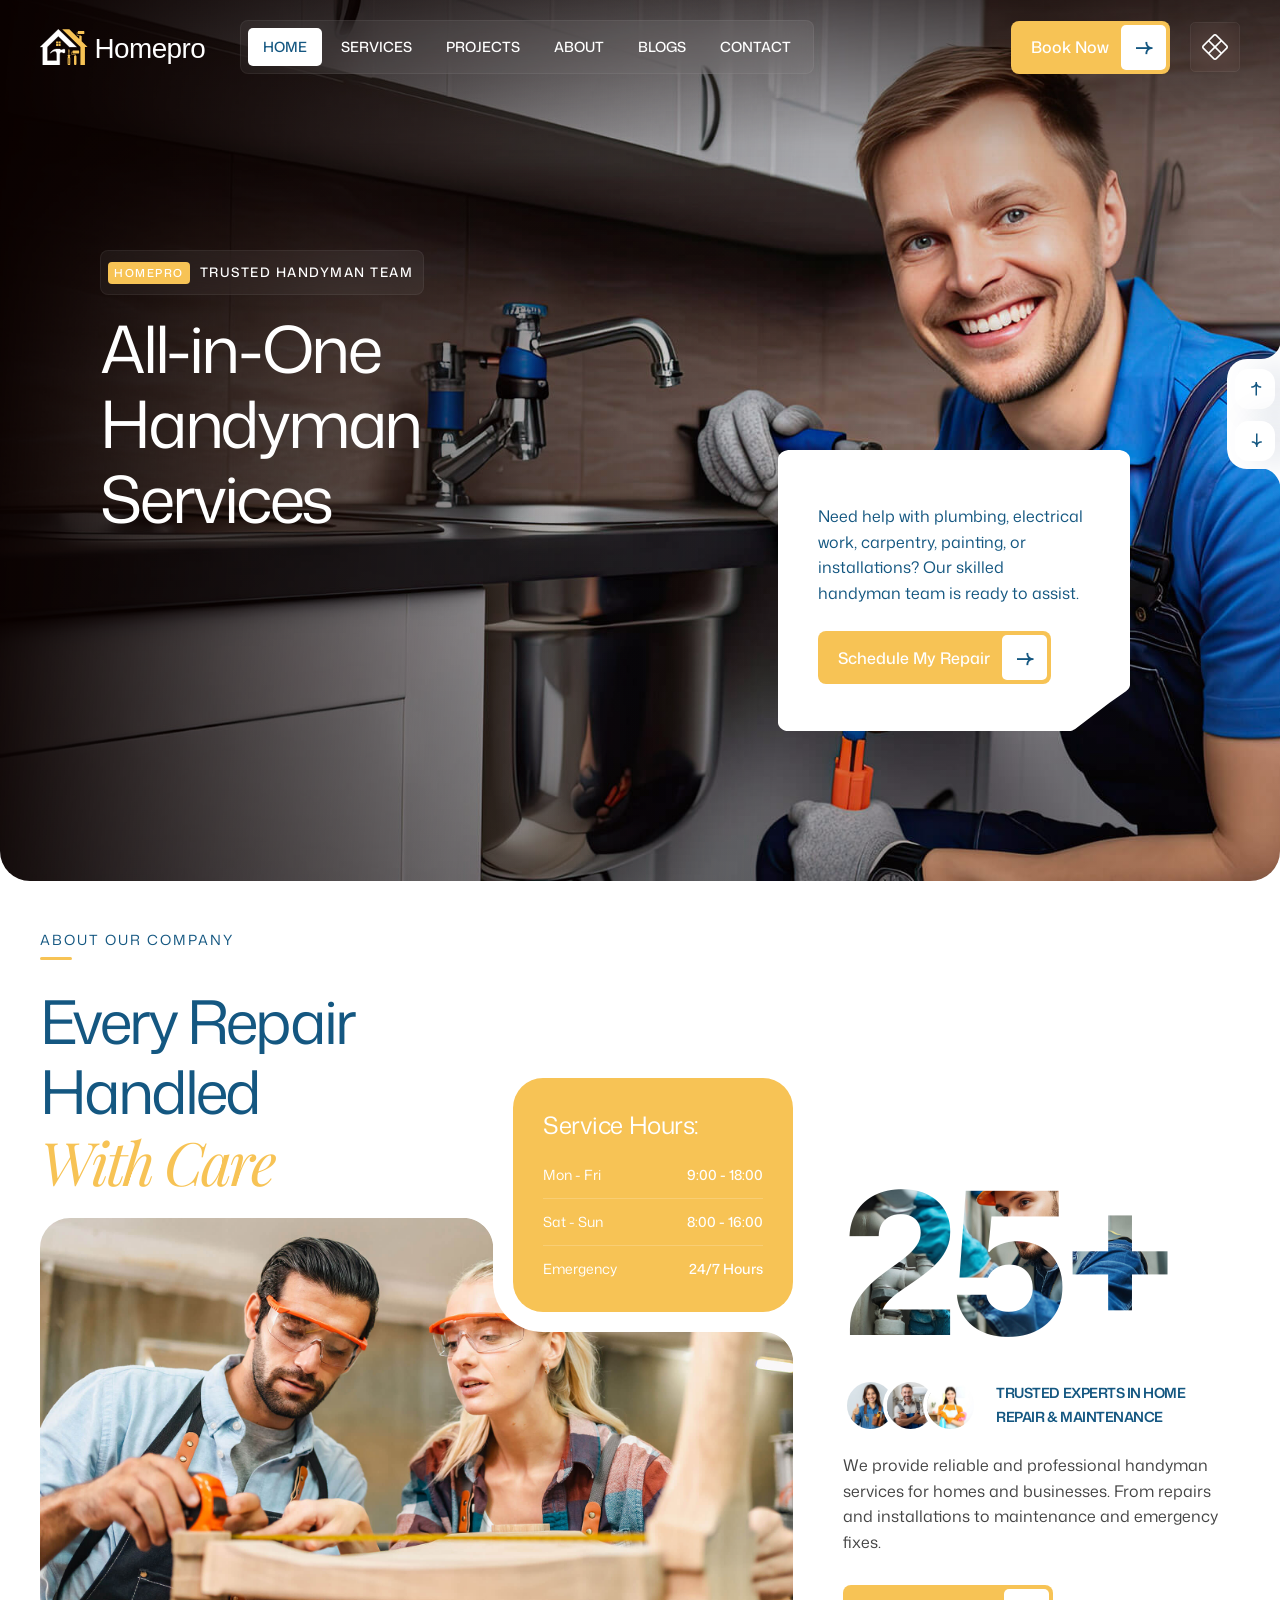
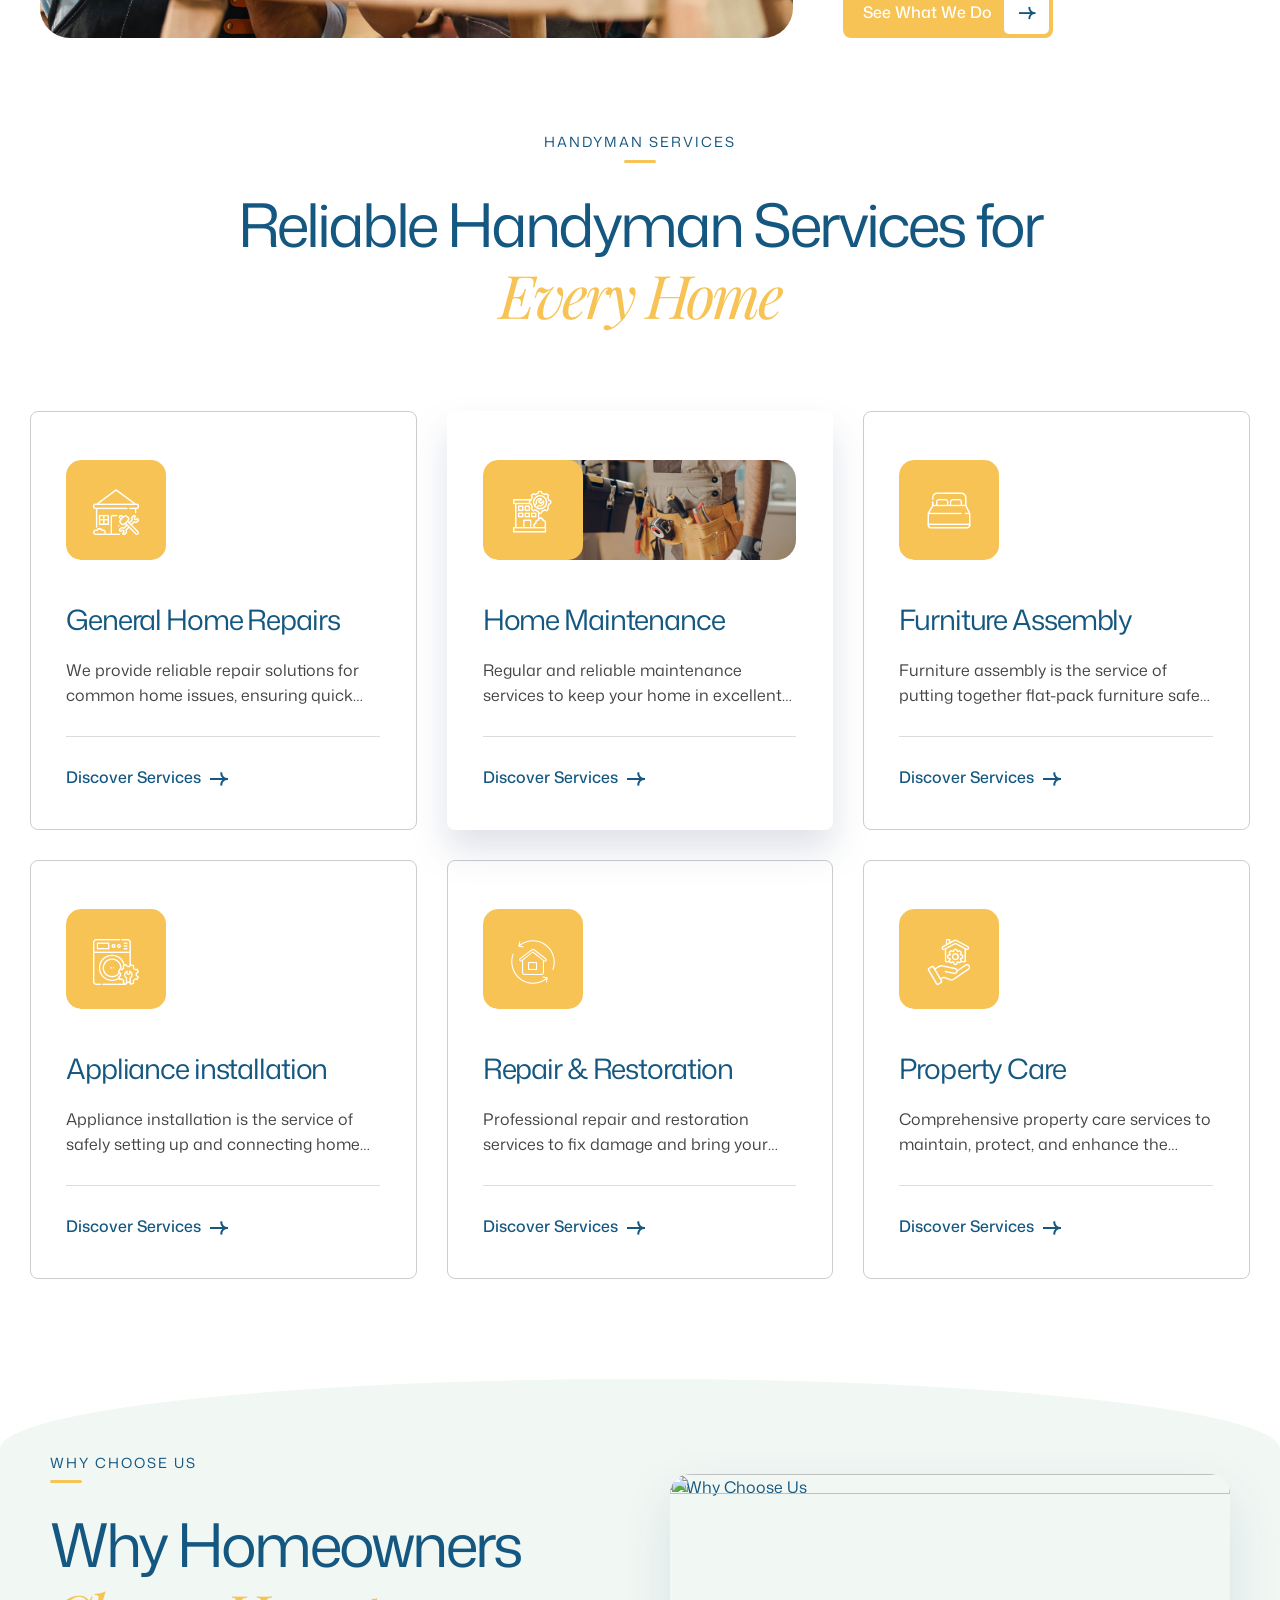
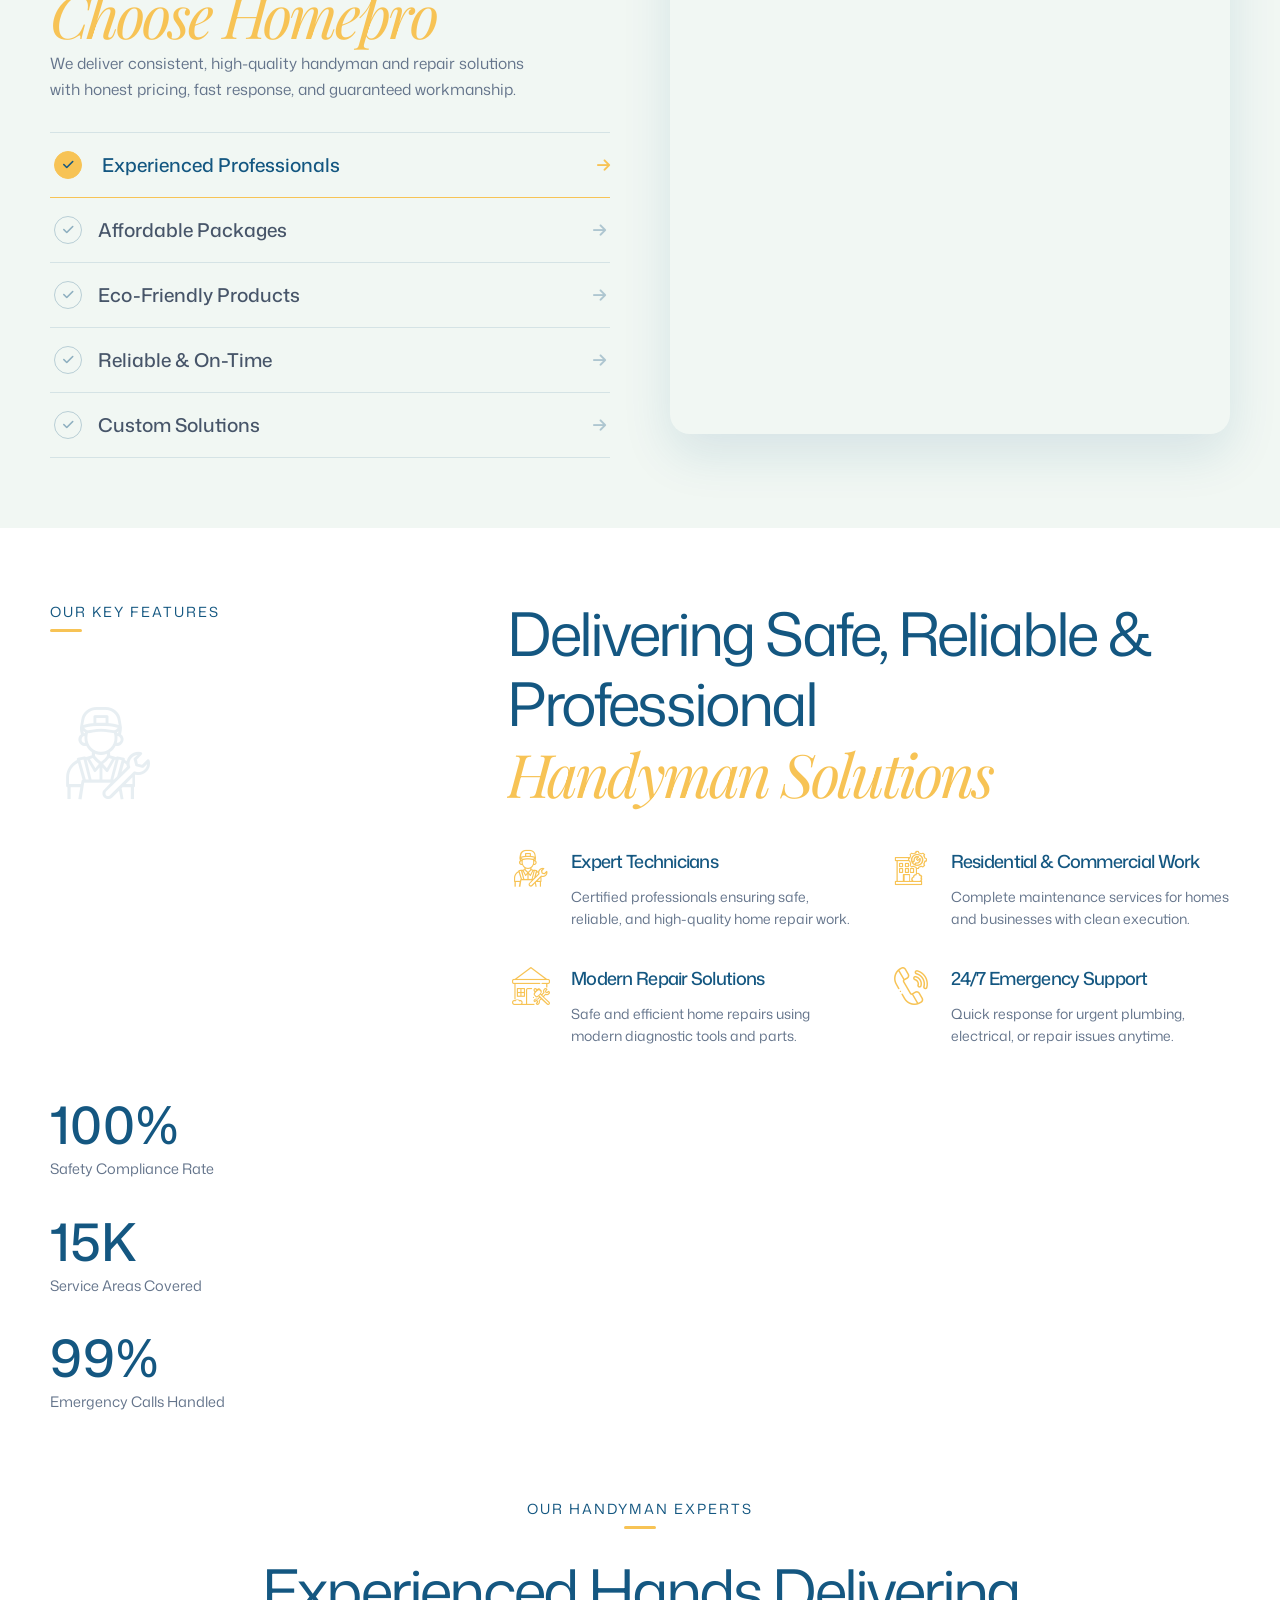
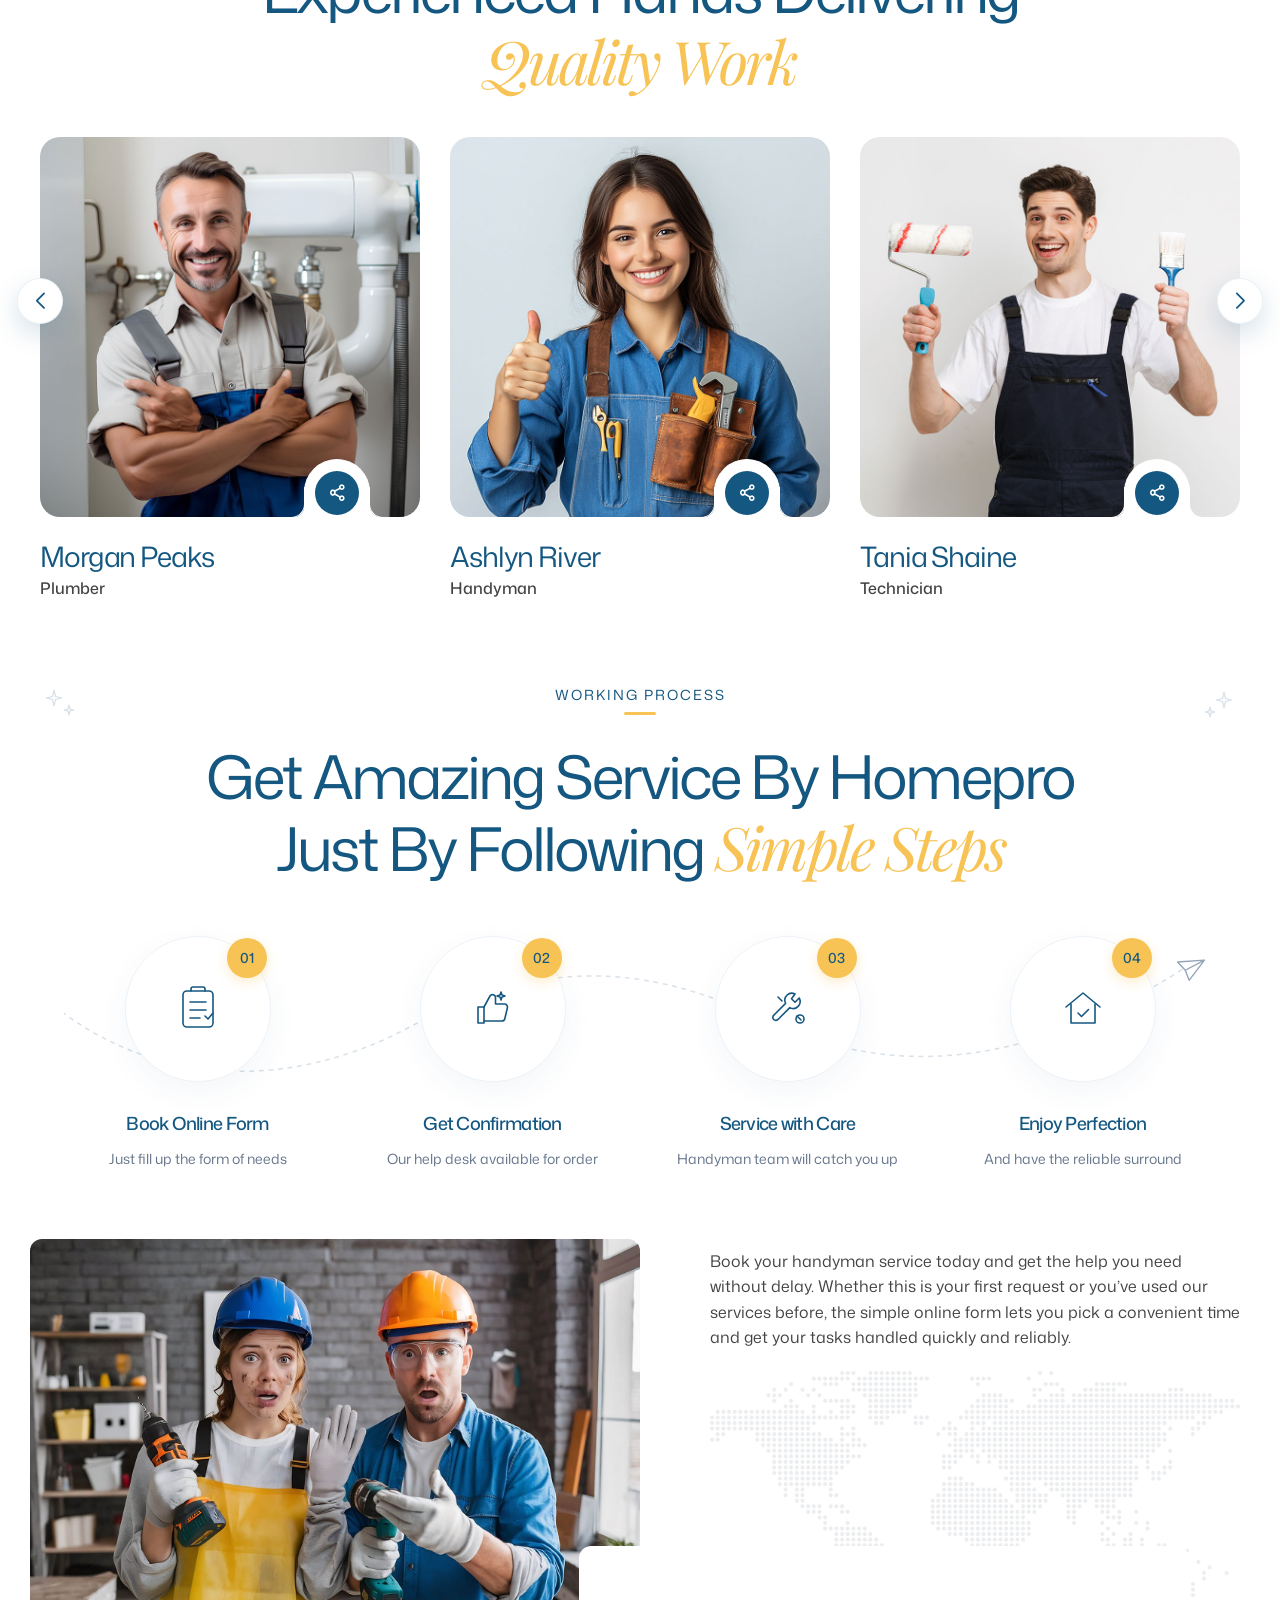
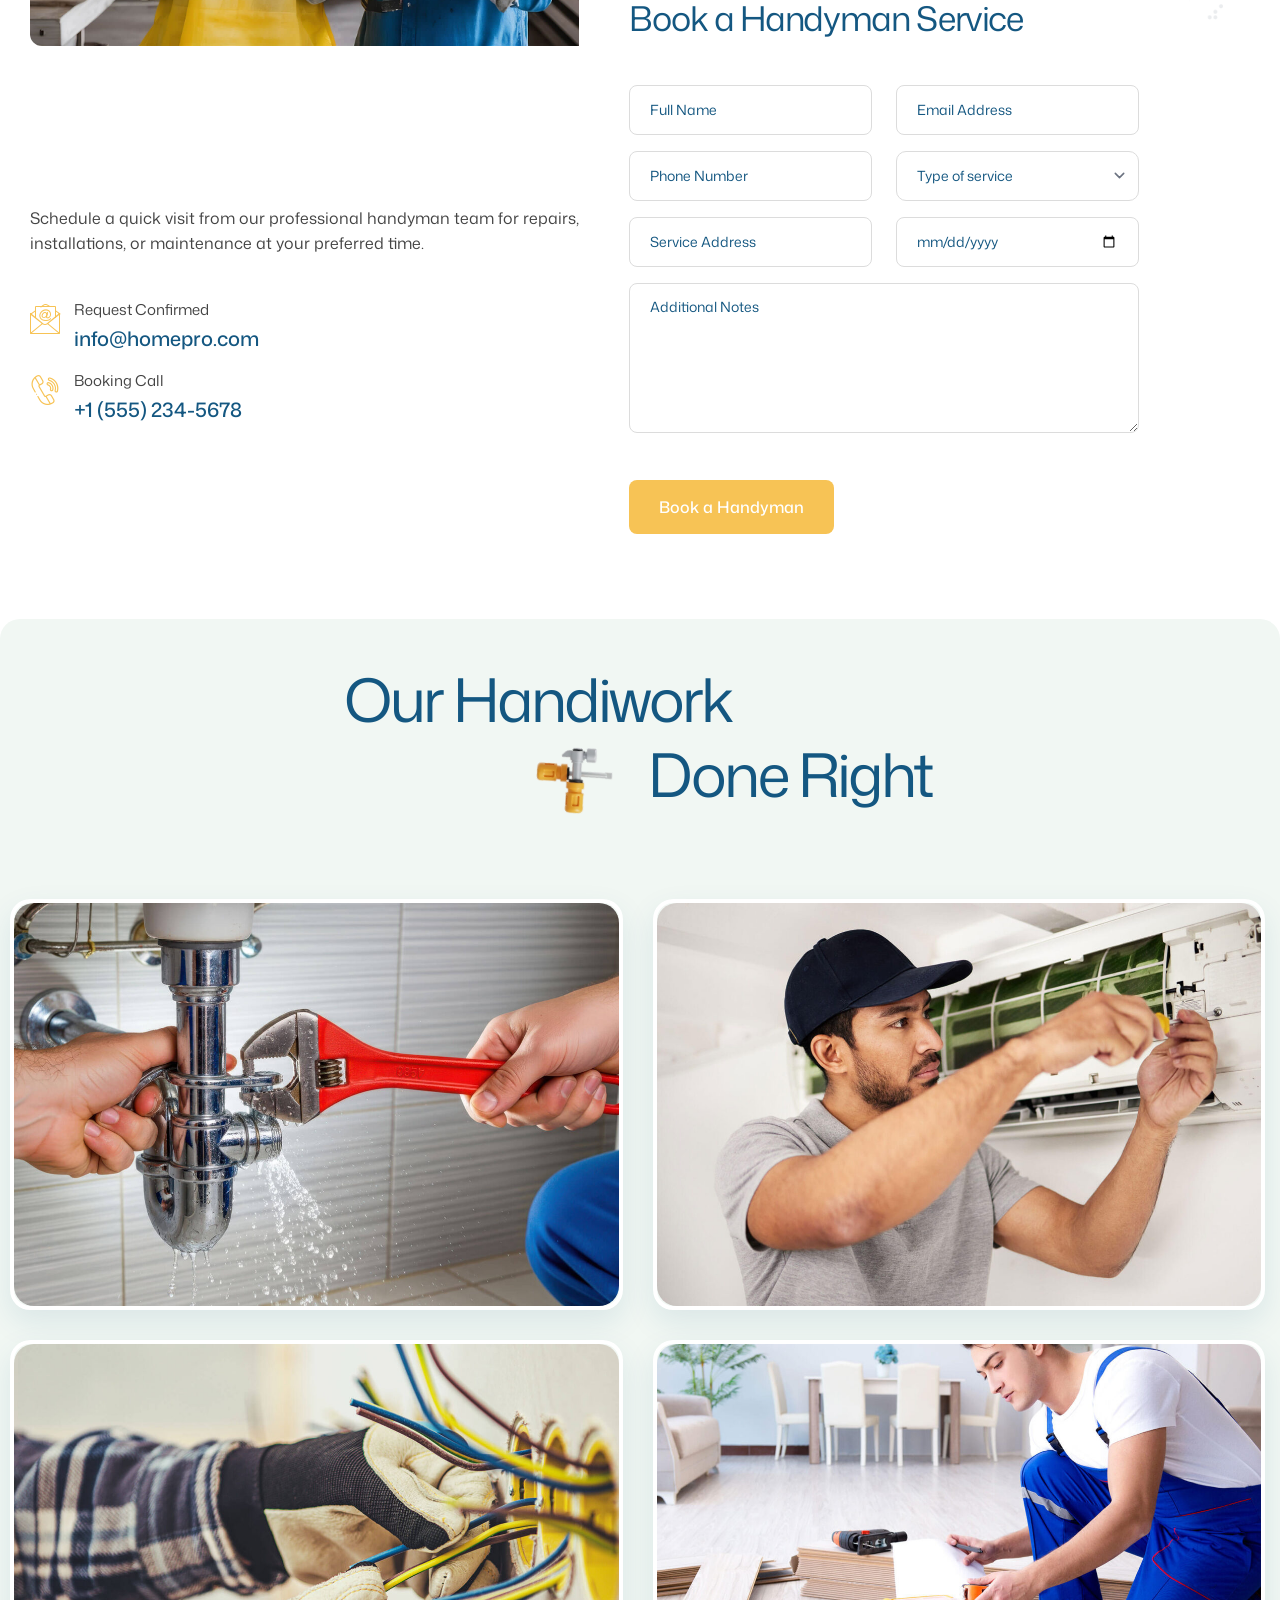
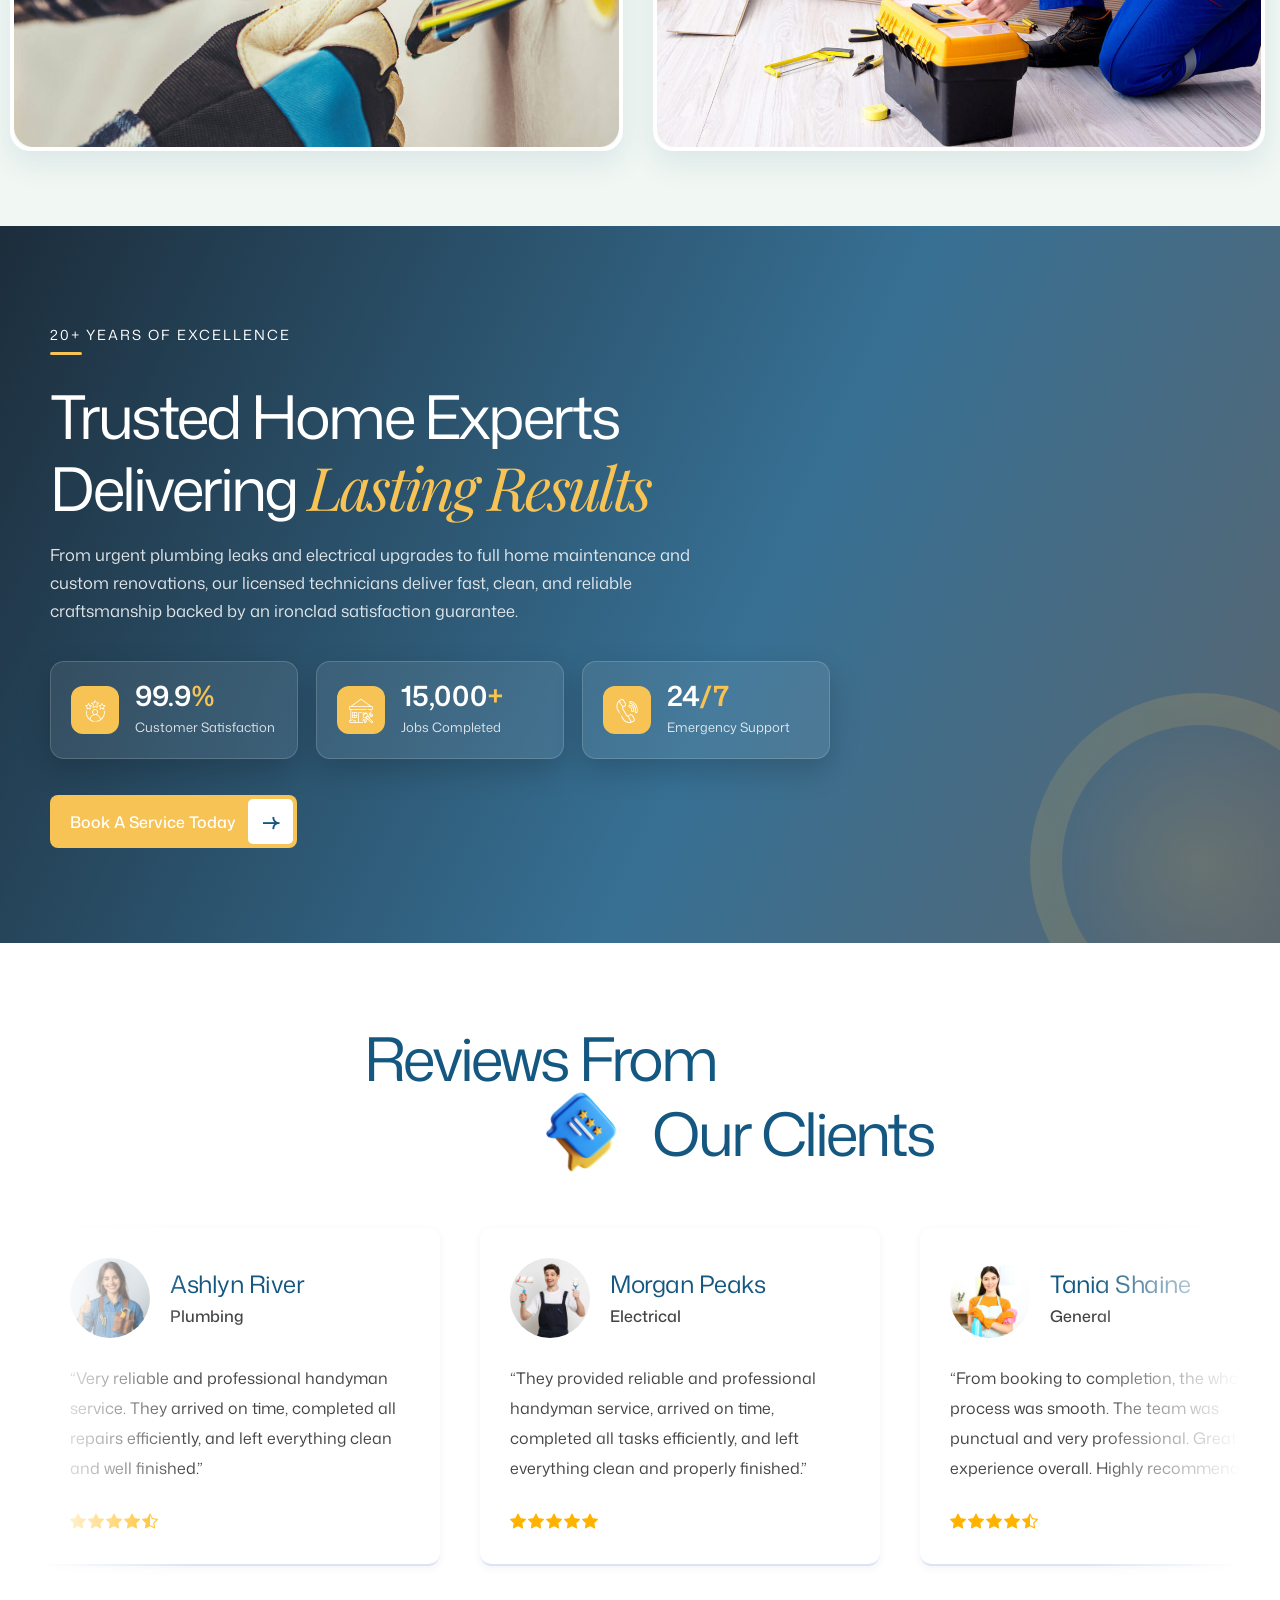
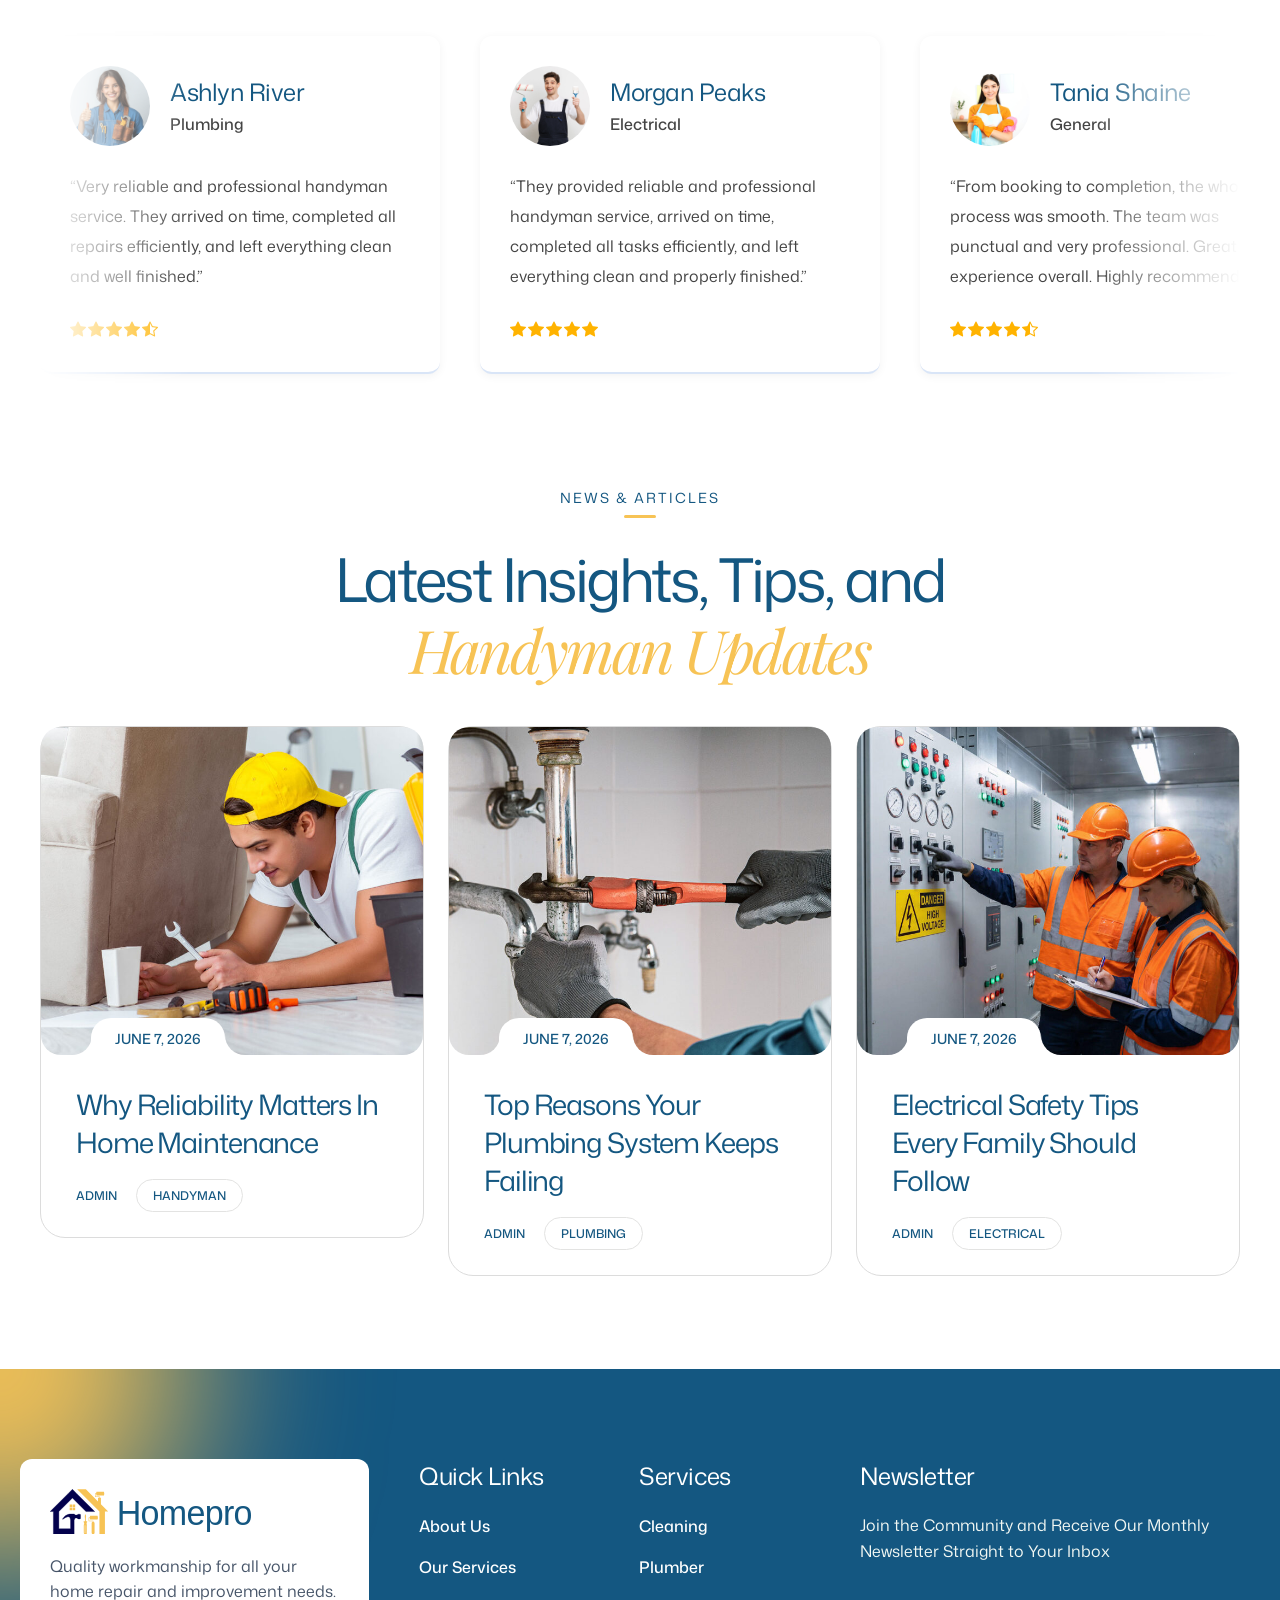
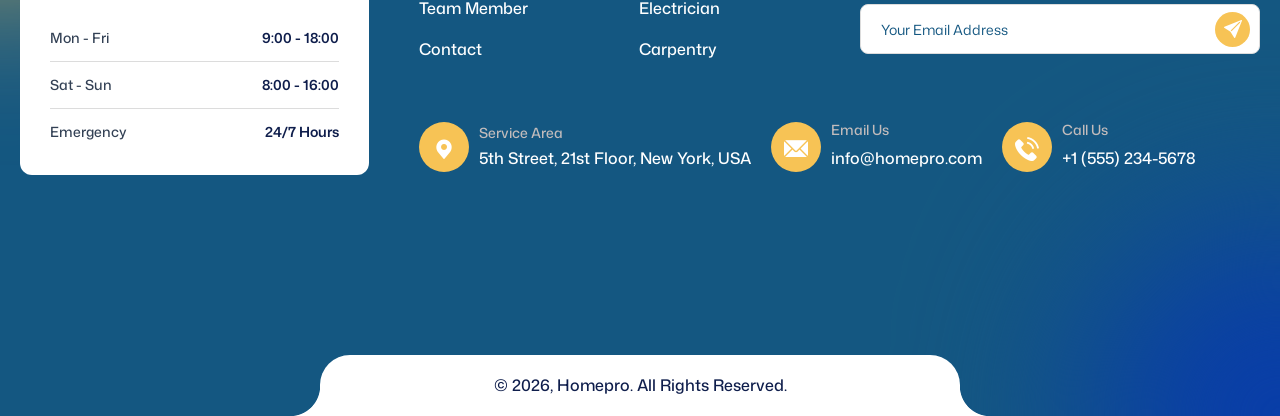
==== commit b8143c4b: "Move About right before Blogs in header menu across all pages" ====
--- a/index.html
+++ b/index.html
@@ -1499,9 +1499,9 @@
 				<div class="elementor-widget-container">
 					<div class="ht-mobile-menu-bg"></div><div class="navigation-top "><div class="main-nav"><ul id="menu-main-menu" class="menu">
 <li id="menu-item-8536" class="menu-item menu-item-type-custom menu-item-object-custom current-menu-item menu-item-8536"><a href="/" aria-current="page">Home</a></li>
-<li id="menu-item-2442" class="menu-item menu-item-type-post_type menu-item-object-page menu-item-2442"><a href="/about">About</a></li>
 <li id="menu-item-719" class="menu-item menu-item-type-custom menu-item-object-custom menu-item-719"><a href="/services">Services</a></li>
 <li id="menu-item-724" class="menu-item menu-item-type-custom menu-item-object-custom menu-item-724"><a href="/projects">Projects</a></li>
+<li id="menu-item-2442" class="menu-item menu-item-type-post_type menu-item-object-page menu-item-2442"><a href="/about">About</a></li>
 <li id="menu-item-731" class="menu-item menu-item-type-custom menu-item-object-custom menu-item-731"><a href="/blog">Blogs</a></li>
 <li id="menu-item-1453" class="menu-item menu-item-type-post_type menu-item-object-page menu-item-1453"><a href="/contact">Contact</a></li>
 </ul></div></div><button id="menu-toggle" class="nav-menu-toggle ht-toggler" type="button">
